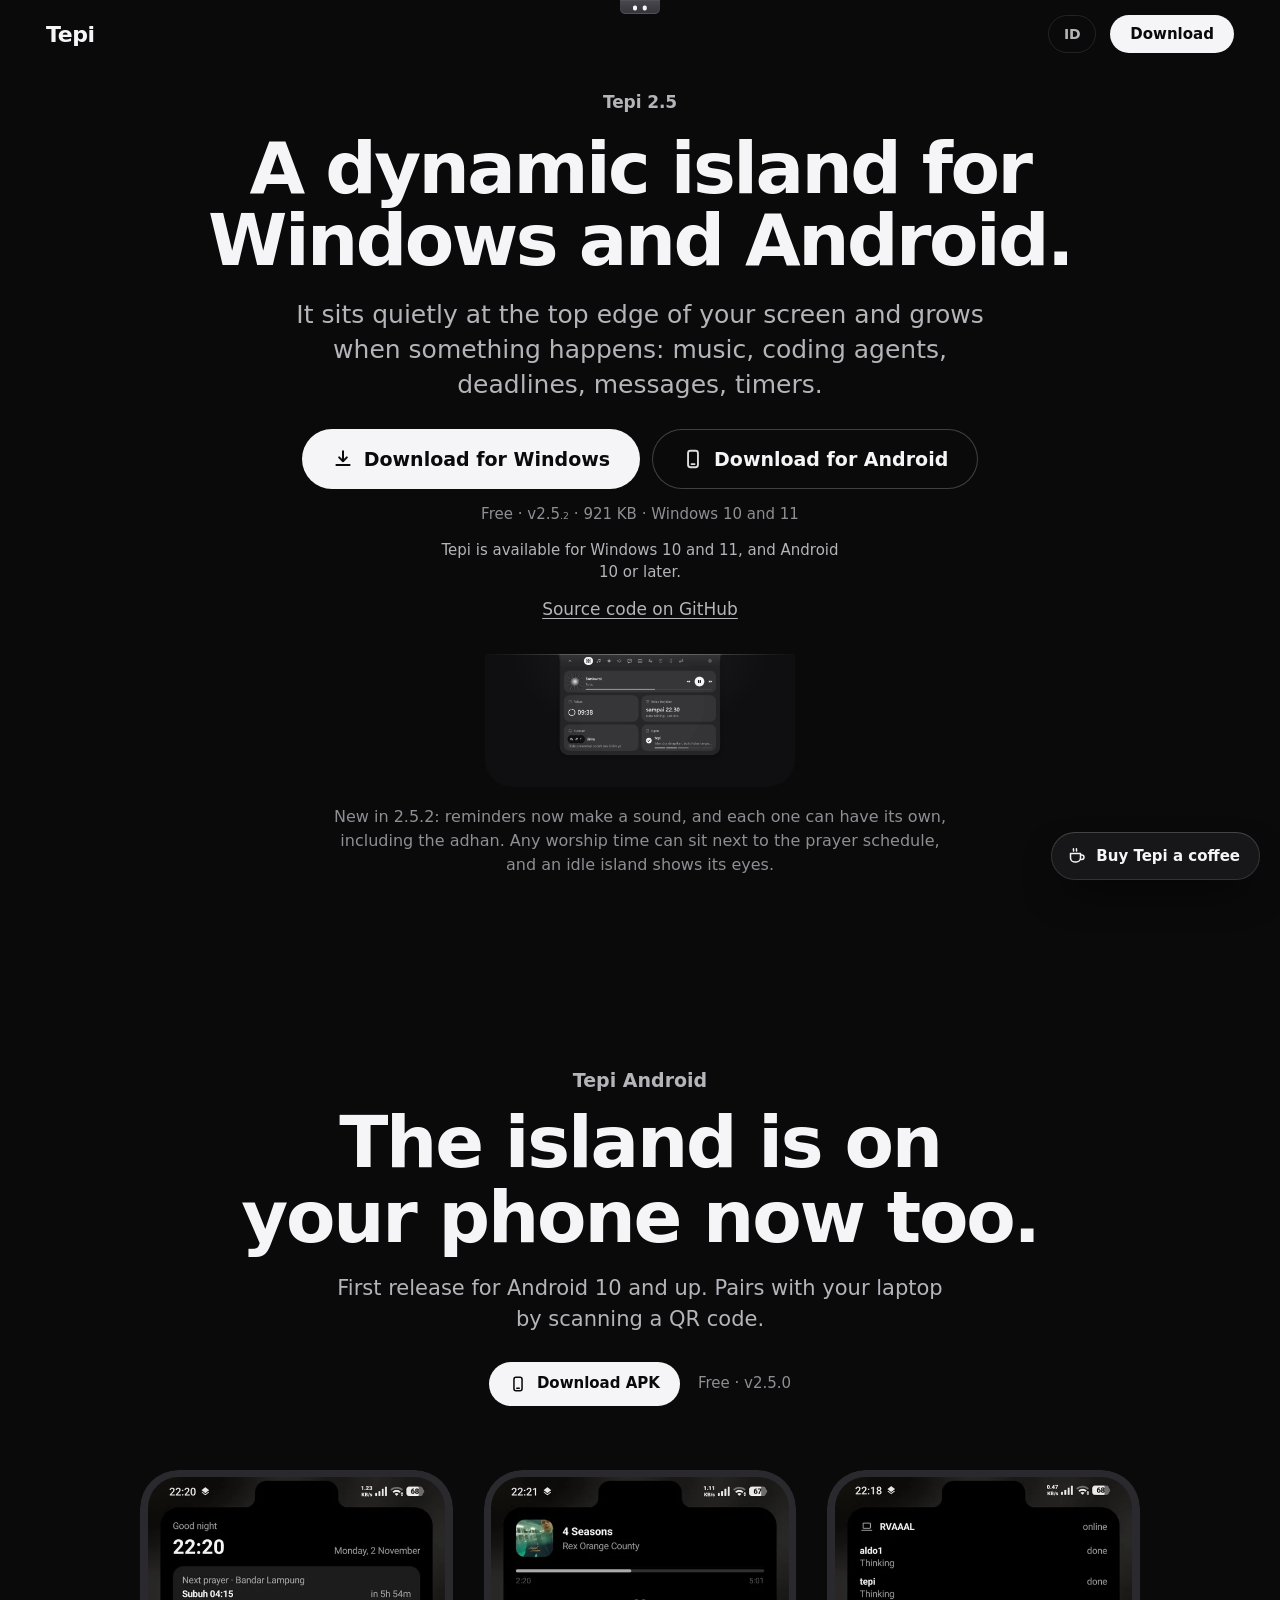
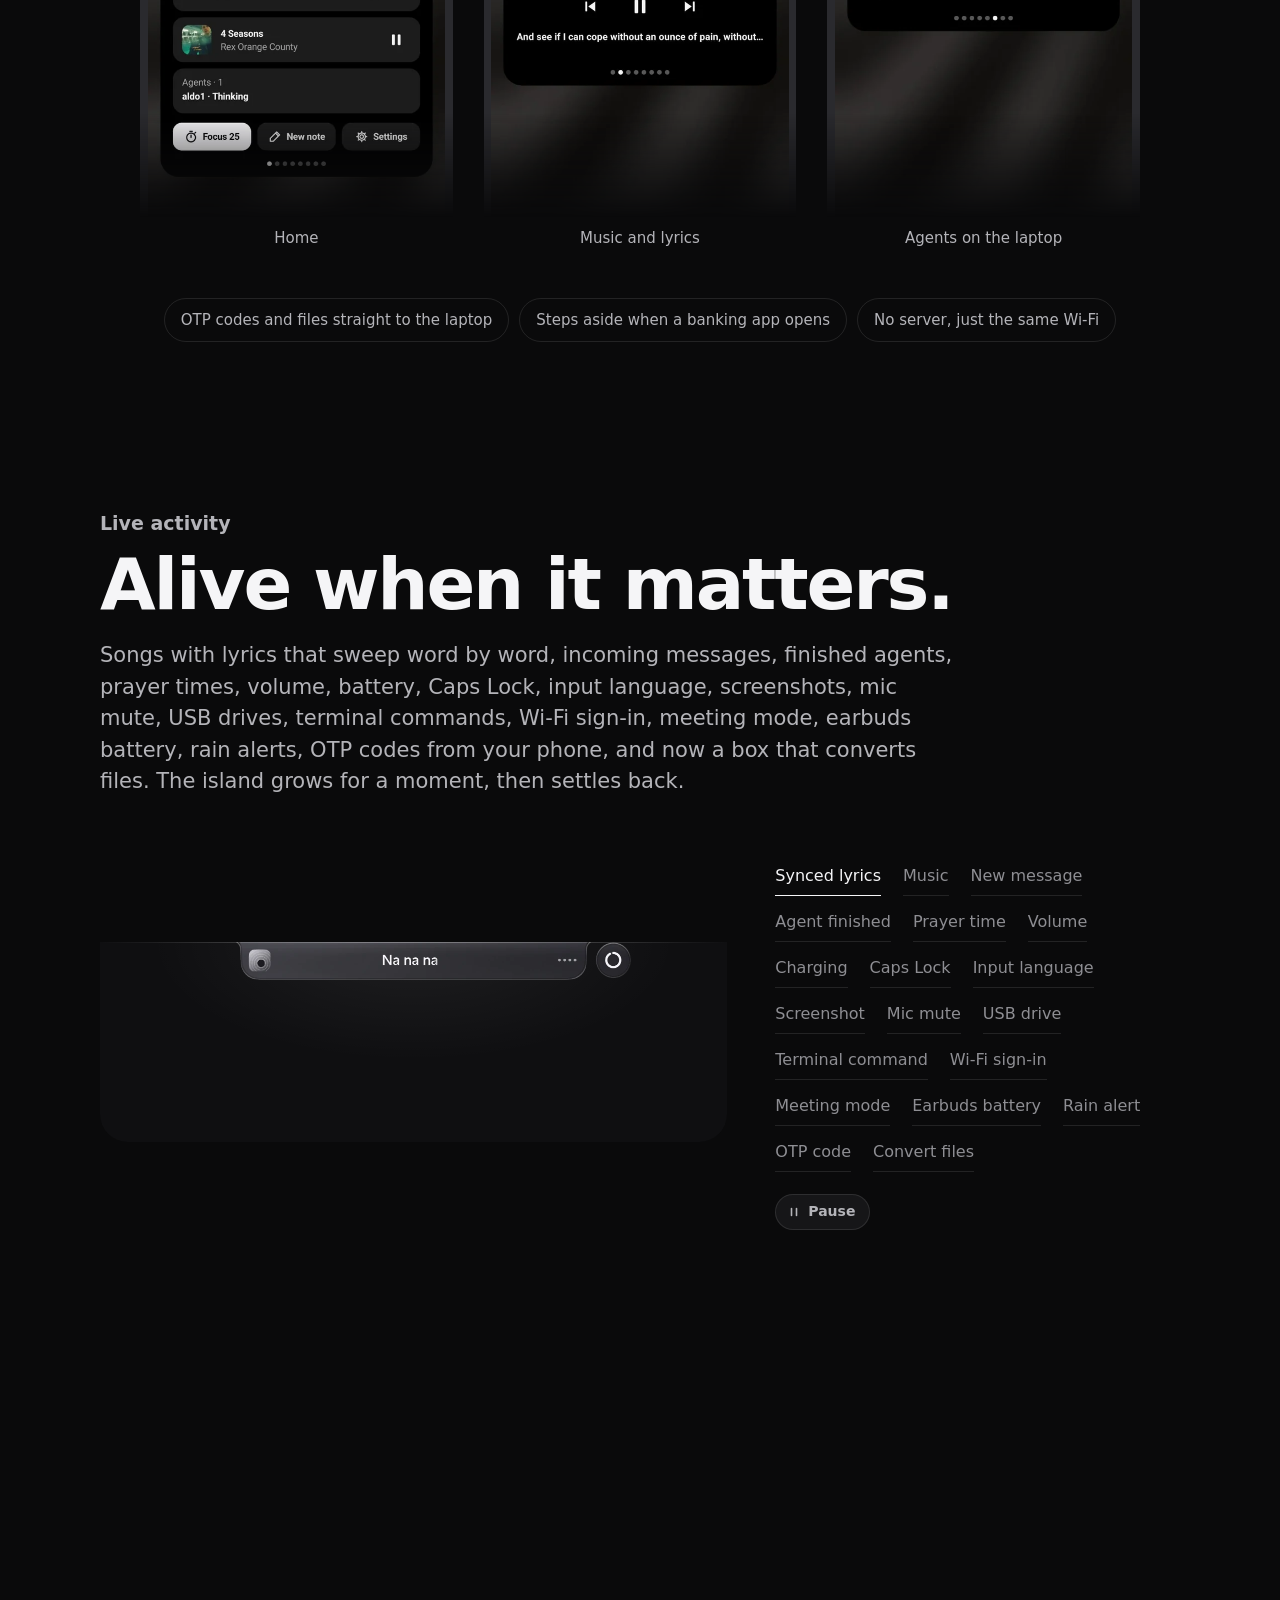
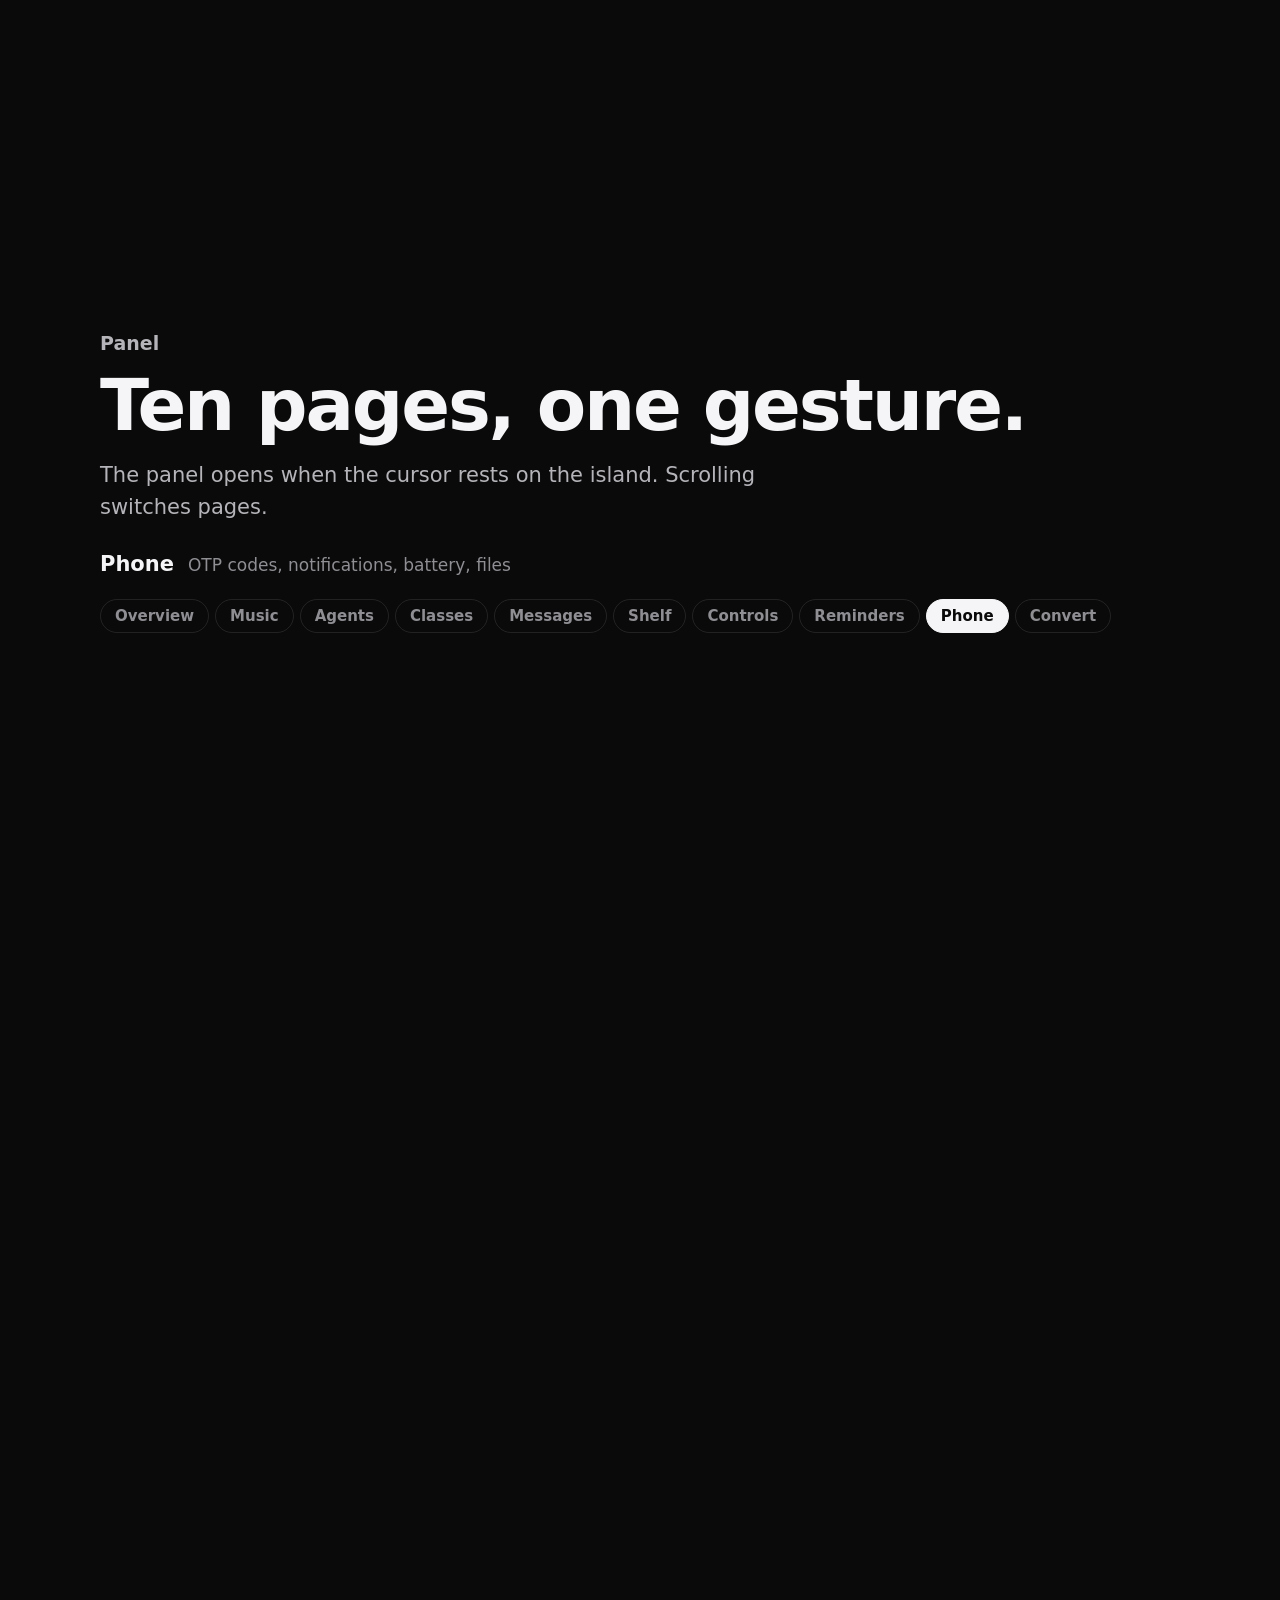
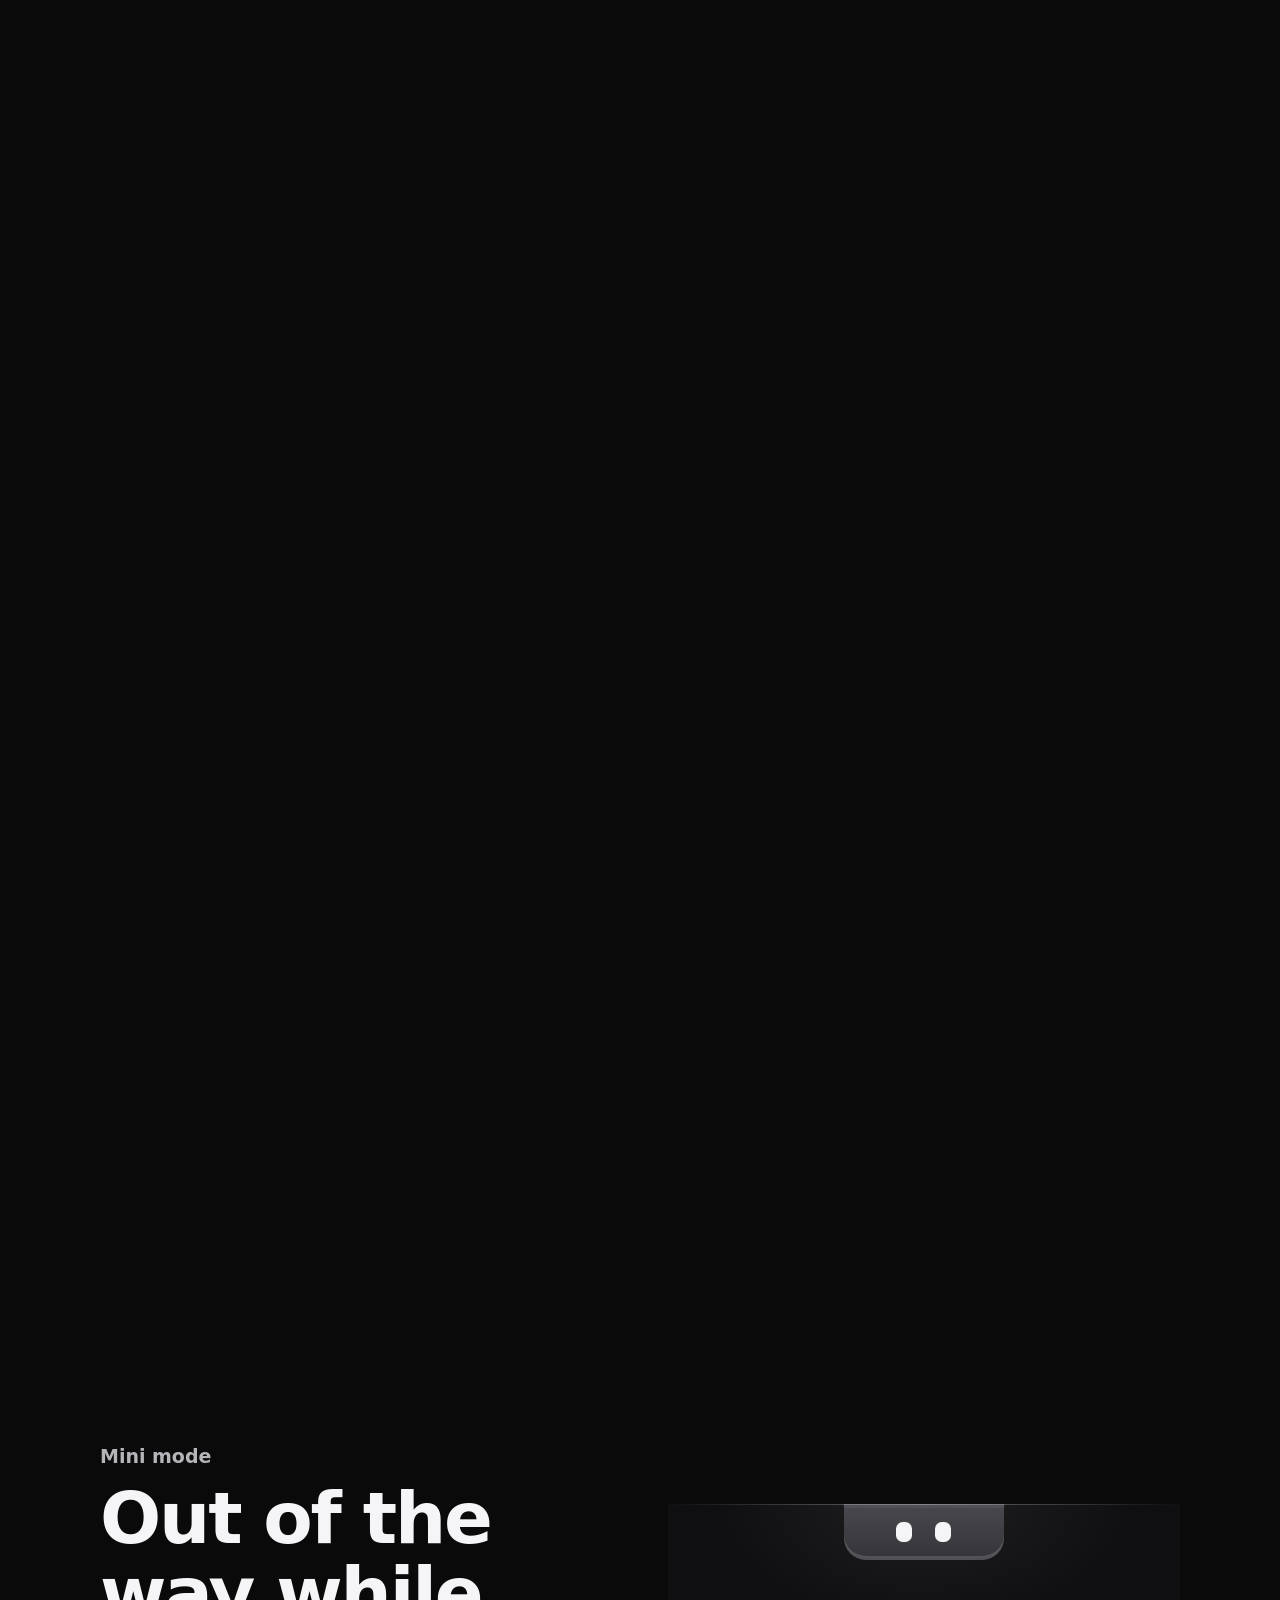
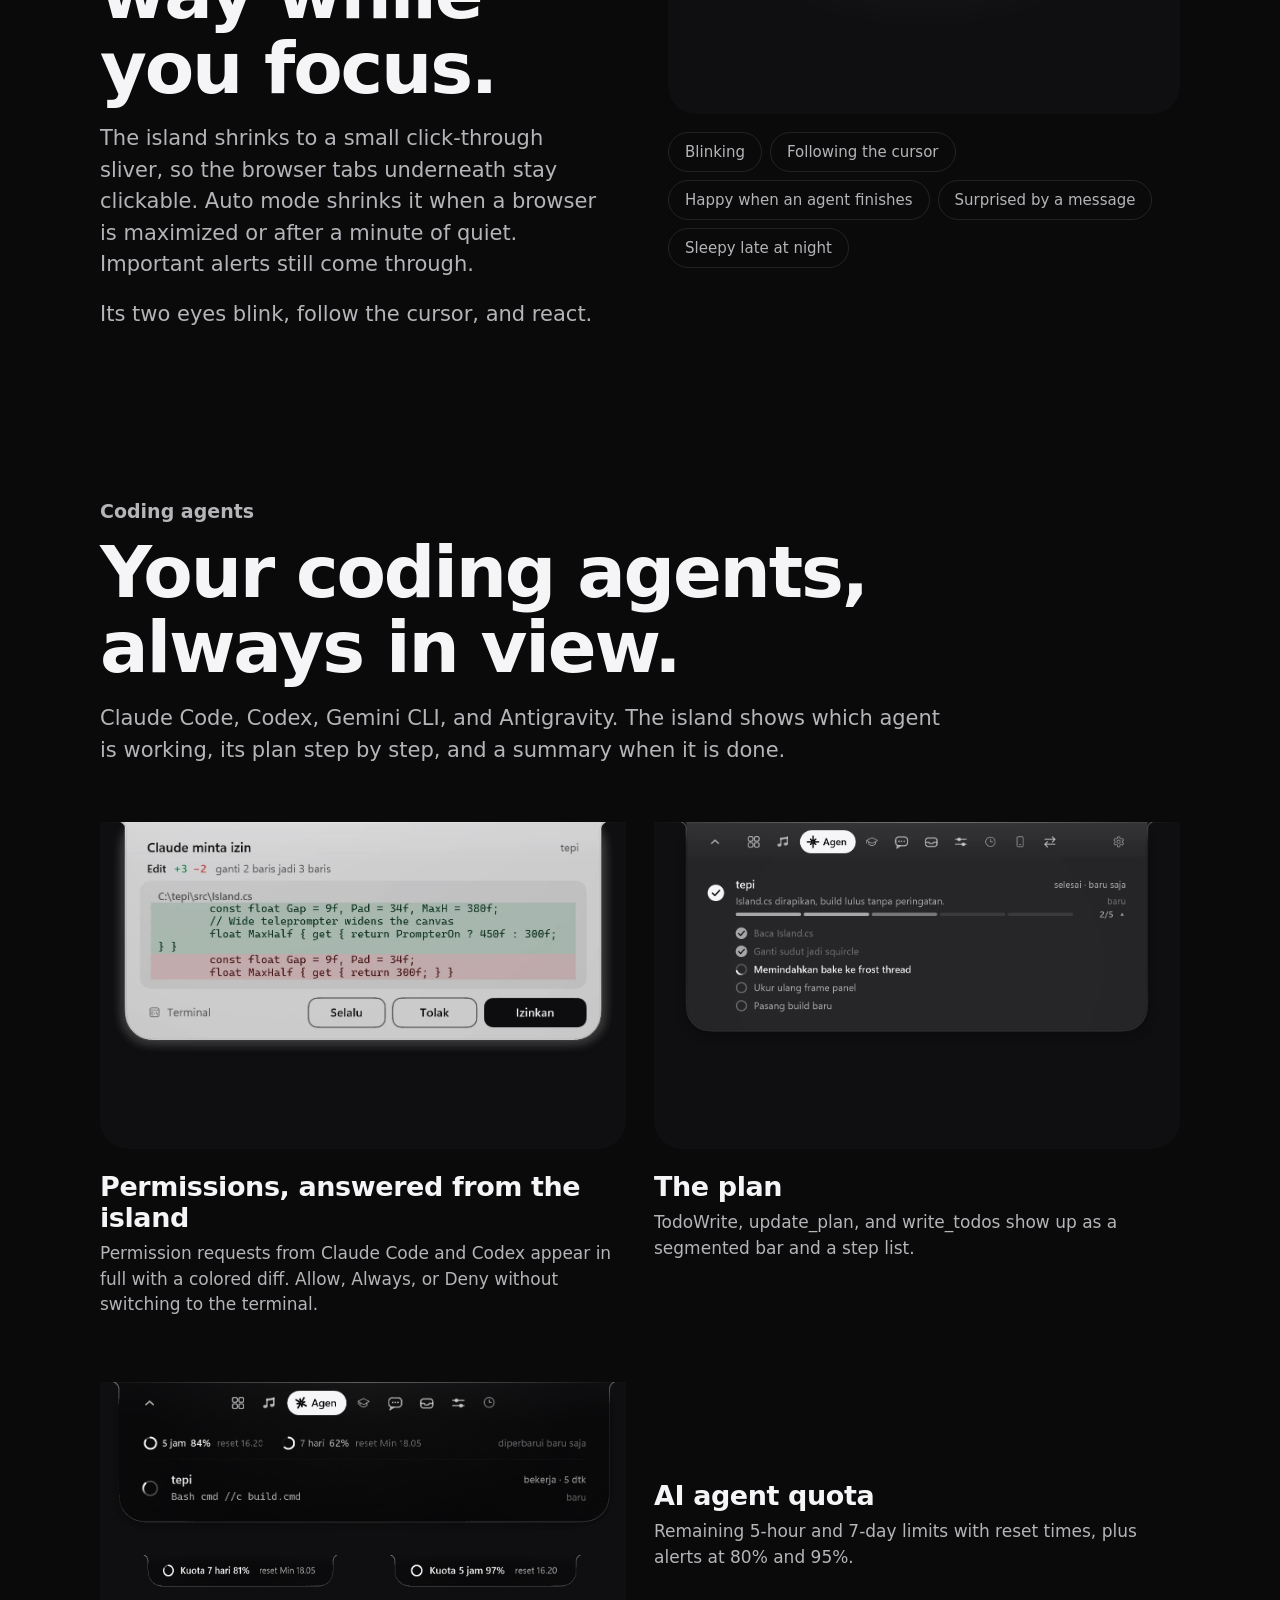
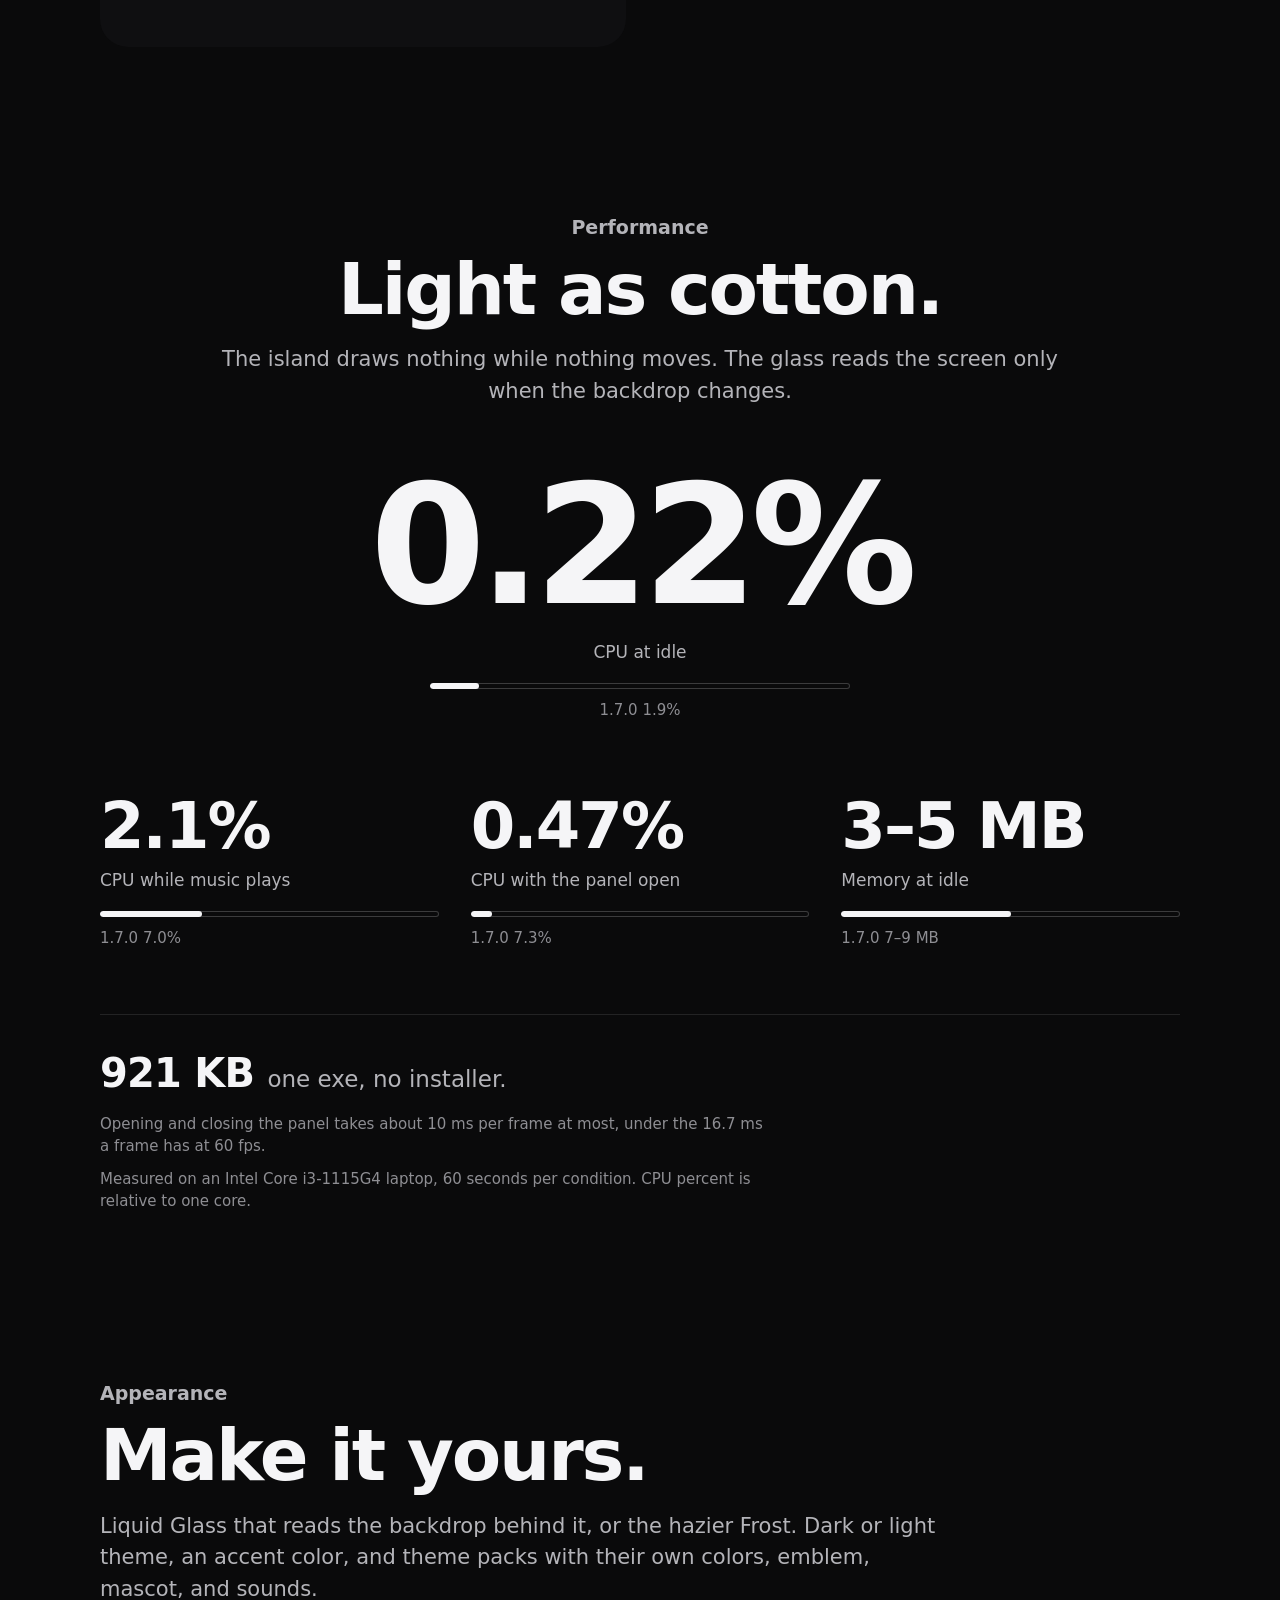
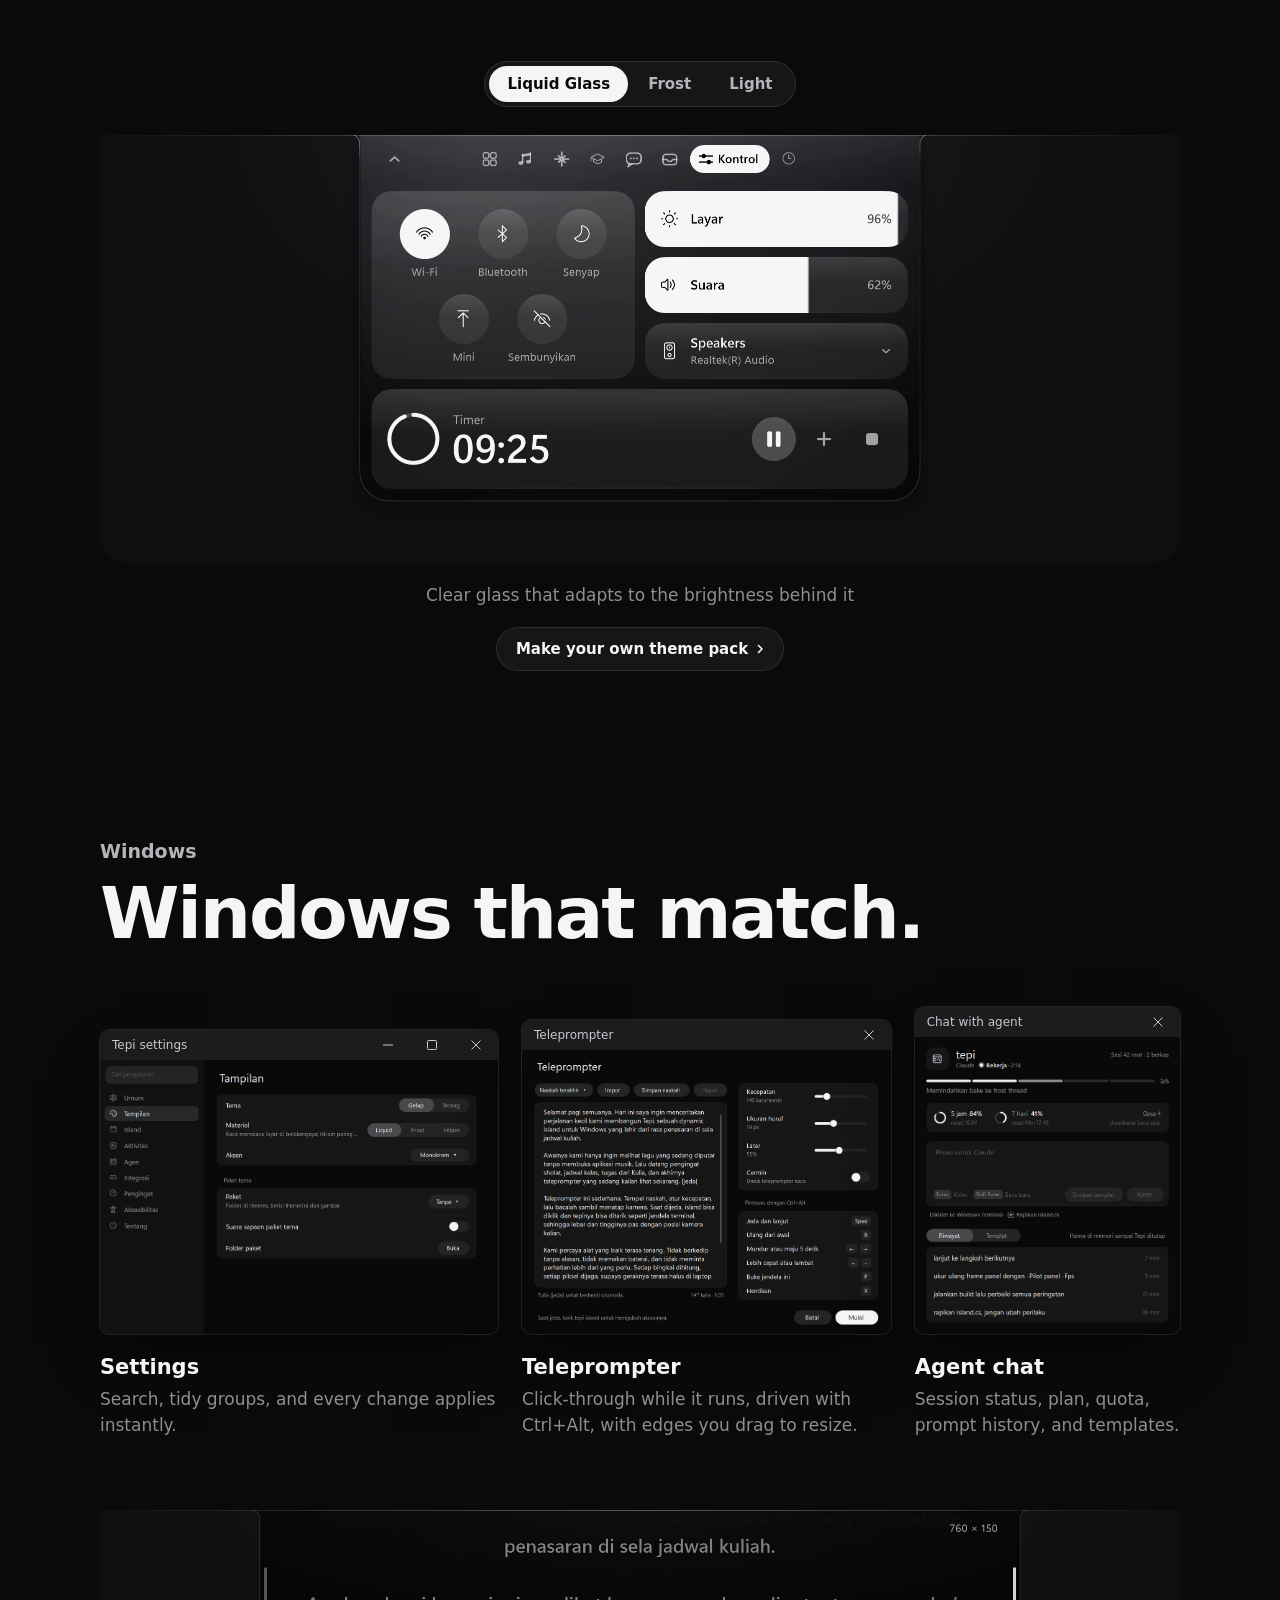
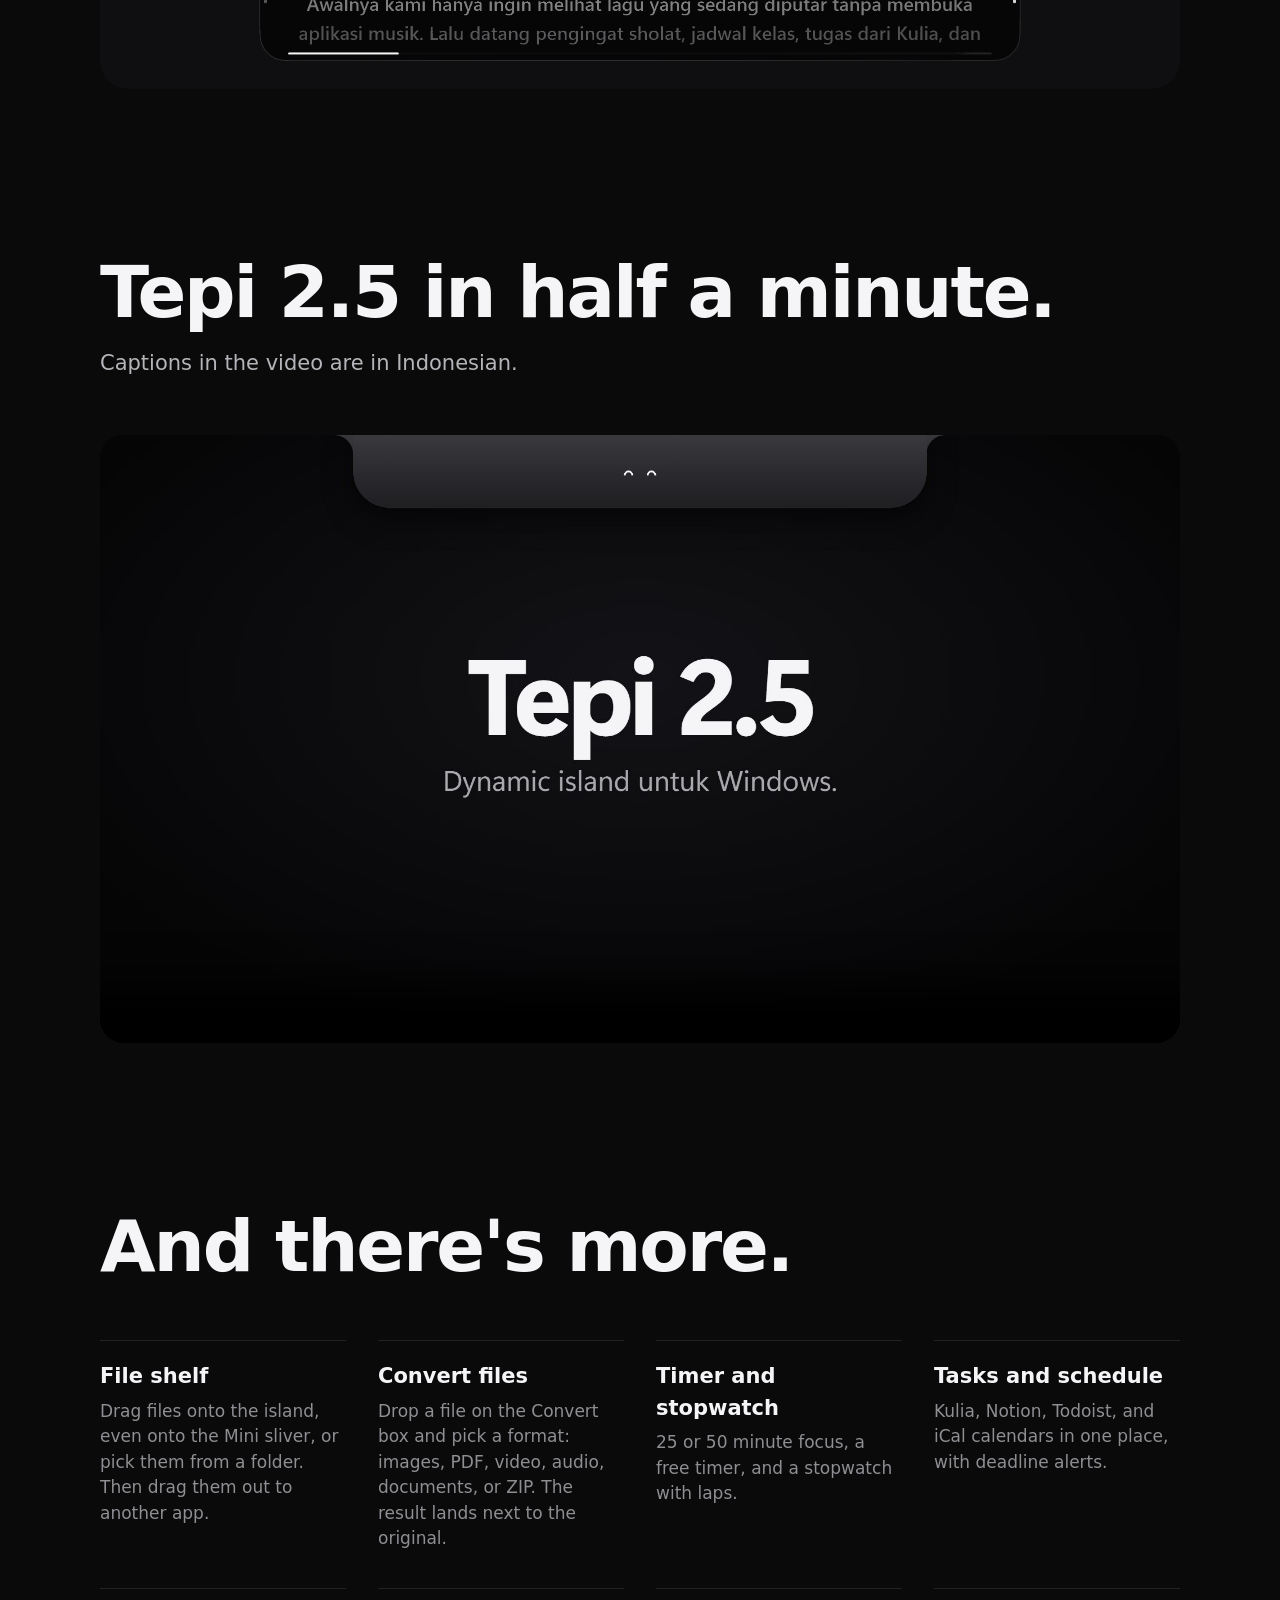
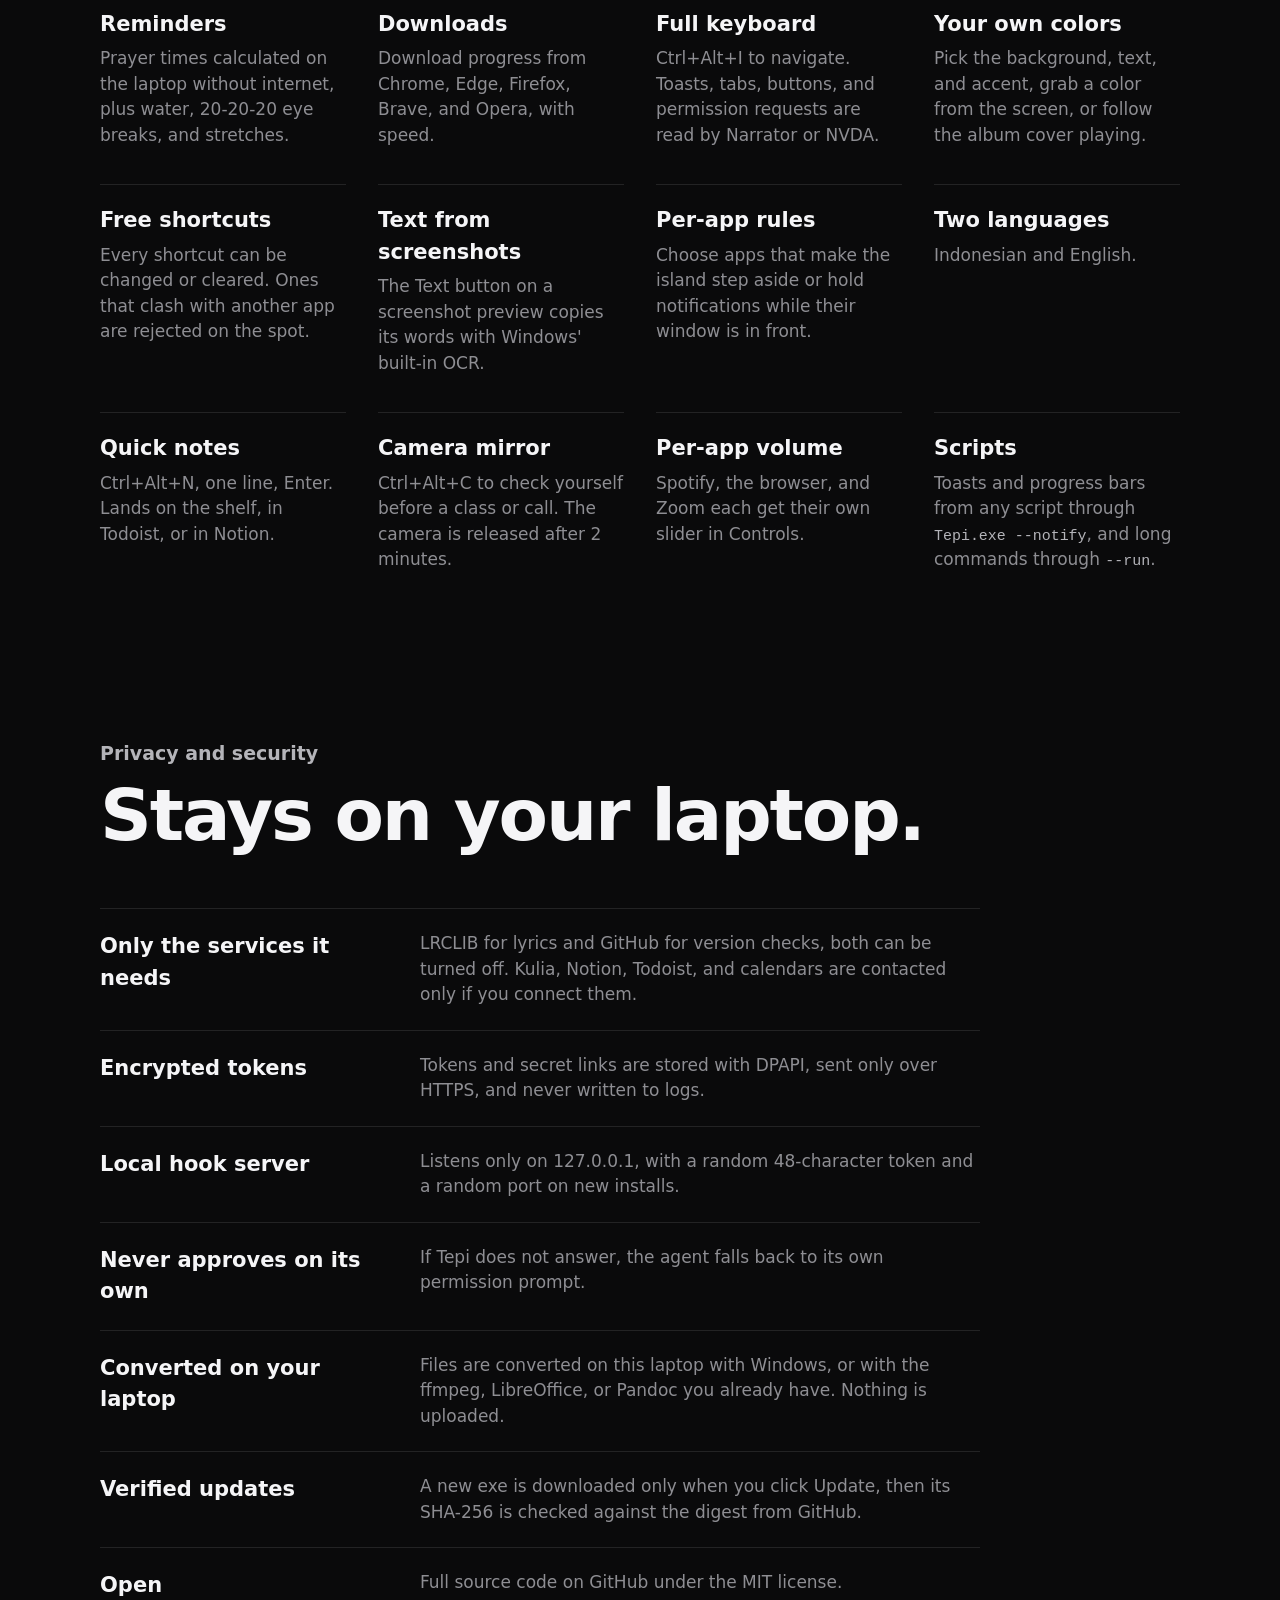
==== index.html @ a2ce8893 "Situs: Tepi 2.5.2, bukan 2.6" ====
<!doctype html>
<html lang="id">
<head>
<meta charset="utf-8">
<meta name="viewport" content="width=device-width, initial-scale=1">
<title>Tepi: dynamic island gratis untuk Windows dan Android</title>
<meta name="description" content="Tepi duduk di tepi atas layar Windows, dan kini juga di sekitar kamera depan HP Android, lalu membesar saat ada yang terjadi: lagu dan lirik, agent coding, tugas, pesan, timer. Gratis dan kode terbuka.">
<meta name="author" content="R. Revaldo Vabiansyah">
<meta name="robots" content="index, follow, max-image-preview:large">
<link rel="canonical" href="https://odlaver.github.io/tepi/">
<link rel="alternate" hreflang="id" href="https://odlaver.github.io/tepi/">
<link rel="alternate" hreflang="en" href="https://odlaver.github.io/tepi/?lang=en">
<link rel="alternate" hreflang="x-default" href="https://odlaver.github.io/tepi/">
<link rel="icon" type="image/png" href="assets/img/favicon.png">
<meta name="theme-color" content="#0a0a0b">
<meta property="og:type" content="website">
<meta property="og:site_name" content="Tepi">
<meta property="og:locale" content="id_ID">
<meta property="og:locale:alternate" content="en_US">
<meta property="og:title" content="Tepi 2.5.2: dynamic island untuk Windows dan Android">
<meta property="og:description" content="Baru di 2.5.2: pengingat yang berbunyi dengan suara pilihan, ibadah apa pun di samping jadwal sholat, dan mata saat island diam. Gratis dan kode terbuka.">
<meta property="og:url" content="https://odlaver.github.io/tepi/">
<meta property="og:image" content="https://odlaver.github.io/tepi/assets/img/og-25.jpg">
<meta property="og:image:width" content="1200">
<meta property="og:image:height" content="630">
<meta property="og:image:alt" content="Tepi 2.5, kotak Ubah format di island dengan pilihan JPG, WEBP, PDF, dan format lain">
<meta name="twitter:card" content="summary_large_image">
<meta name="twitter:title" content="Tepi 2.5.2: dynamic island gratis untuk Windows 10 dan 11">
<meta name="twitter:description" content="Baru di 2.5.2: pengingat yang berbunyi dengan suara pilihan, ibadah apa pun di samping jadwal sholat, dan mata saat island diam. Gratis dan kode terbuka.">
<meta name="twitter:image" content="https://odlaver.github.io/tepi/assets/img/og-25.jpg">
<script type="application/ld+json">
{
  "@context": "https://schema.org",
  "@type": "SoftwareApplication",
  "name": "Tepi",
  "alternateName": "Tepi dynamic island",
  "description": "Dynamic island untuk Windows 10 dan 11: lagu dan lirik, agent coding, tugas, pesan, timer, dan teleprompter di tepi atas layar.",
  "url": "https://odlaver.github.io/tepi/",
  "downloadUrl": "https://github.com/odlaver/tepi/releases/latest/download/Tepi.exe",
  "softwareVersion": "2.5.2",
  "fileSize": "921 KB",
  "operatingSystem": "Windows 10, Windows 11",
  "applicationCategory": "UtilitiesApplication",
  "inLanguage": ["id", "en"],
  "isAccessibleForFree": true,
  "license": "https://github.com/odlaver/tepi/blob/main/LICENSE",
  "codeRepository": "https://github.com/odlaver/tepi",
  "image": "https://odlaver.github.io/tepi/assets/img/og-25.jpg",
  "screenshot": "https://odlaver.github.io/tepi/assets/img/p-ringkasan.webp",
  "offers": { "@type": "Offer", "price": "0", "priceCurrency": "IDR" },
  "author": {
    "@type": "Person",
    "name": "R. Revaldo Vabiansyah",
    "alternateName": "odlaver",
    "url": "https://github.com/odlaver",
    "sameAs": ["https://github.com/odlaver", "https://www.linkedin.com/in/revalaja", "https://www.instagram.com/odlavr"]
  }
}
</script>
<link rel="preload" as="image" href="assets/img/p-ringkasan.webp">
<link rel="stylesheet" href="assets/css/style.css?v=2.5.1b">
</head>
<body>
<a class="skip" href="#unduh" data-i18n="skip">Langsung ke unduhan</a>

<header class="nav">
  <a class="wordmark" href="#top" aria-label="Tepi">Tepi</a>
  <div class="nav-end">
    <button class="lang" type="button" id="lang" aria-label="Switch to English">EN</button>
    <a class="btn btn-sm js-dl" data-goatcounter-click="unduh-nav" href="https://github.com/odlaver/tepi/releases/latest/download/Tepi.exe" data-i18n="nav.download">Unduh</a>
  </div>
</header>

<!-- The island at the viewport edge -->
<div class="isle" id="isle" data-isle aria-hidden="true"></div>

<main id="top">
  <section class="hero" id="hero">
    <div class="wrap hero-copy">
      <p class="kicker">Tepi 2.5</p>
      <h1 data-i18n="hero.title">Dynamic island untuk Windows dan Android.</h1>
      <p class="lead" data-i18n="hero.lead">Duduk tenang di tepi atas layar, lalu membesar saat ada yang terjadi: lagu, agent coding, tugas, pesan, timer.</p>
      <div class="cta">
        <div class="cta-row">
          <a class="btn btn-lg js-dl" data-goatcounter-click="unduh-hero" href="https://github.com/odlaver/tepi/releases/latest/download/Tepi.exe">
            <svg class="ico" viewBox="0 0 20 20" aria-hidden="true"><path d="M10 3v9m0 0-3.5-3.5M10 12l3.5-3.5M4 15.5h12" fill="none" stroke="currentColor" stroke-width="1.8" stroke-linecap="round" stroke-linejoin="round"/></svg>
            <span data-i18n="cta.download">Unduh untuk Windows</span>
          </a>
          <a class="btn btn-lg btn-alt js-apk" data-goatcounter-click="apk-hero" href="https://github.com/odlaver/tepi-android/releases/download/v2.5.0/Tepi-android-2.5.0.apk">
            <svg class="ico" viewBox="0 0 20 20" aria-hidden="true"><rect x="5.5" y="2.5" width="9" height="15" rx="2.2" fill="none" stroke="currentColor" stroke-width="1.7"/><path d="M8.6 14.6h2.8" stroke="currentColor" stroke-width="1.7" stroke-linecap="round"/></svg>
            <span data-i18n="cta.android">Unduh untuk Android</span>
          </a>
        </div>
        <p class="meta"><span data-i18n="meta.free">Gratis</span> · v<span class="js-version"><span class="ver-main">2.5</span><span class="ver-tail">.2</span></span> · <span class="js-size">921 KB</span> · <span data-i18n="meta.os">Windows 10 dan 11</span><span class="js-dl-win" hidden> · <span class="js-n"></span> <span data-i18n="meta.dl">unduhan</span></span></p>
        <p class="platform" hidden data-i18n="note.platform">Tepi tersedia untuk Windows 10 dan 11, serta Android 10 ke atas.</p>
        <a class="link" href="https://github.com/odlaver/tepi" data-i18n="hero.source">Kode sumber di GitHub</a>
      </div>
    </div>
    <figure class="wrap hero-fig">
      <div class="stage-fit"><div class="stage stage-hero">
        <img src="assets/img/p-ringkasan.webp" width="588" height="370" decoding="async" fetchpriority="high" alt="Panel Ringkasan Tepi: lagu yang diputar, agen yang bekerja, kelas berikutnya, dan pesan" data-i18n-alt="alt.hero">
      </div></div>
      <figcaption class="cap" data-i18n="hero.update">Baru di 2.5.2: pengingat kini berbunyi, dan tiap pengingat bisa diberi suara sendiri, termasuk adzan. Ibadah apa pun bisa ditambahkan di samping jadwal sholat, dan island yang diam menampilkan mata.</figcaption>
    </figure>
  </section>

  <section class="sec" id="android">
    <div class="wrap droid-head">
      <p class="eyebrow">Tepi Android</p>
      <h2 data-i18n="droid.title">Island-nya sekarang di HP juga.</h2>
      <p class="body" data-i18n="droid.body">Rilis perdana untuk Android 10 ke atas. Nyambung ke laptop cukup pindai QR.</p>
      <div class="droid-cta">
        <a class="btn btn-md js-apk" data-goatcounter-click="apk-android" href="https://github.com/odlaver/tepi-android/releases/download/v2.5.0/Tepi-android-2.5.0.apk"><svg class="ico" viewBox="0 0 20 20" aria-hidden="true"><rect x="5.5" y="2.5" width="9" height="15" rx="2.2" fill="none" stroke="currentColor" stroke-width="1.7"/><path d="M8.6 14.6h2.8" stroke="currentColor" stroke-width="1.7" stroke-linecap="round"/></svg><span data-i18n="droid.cta">Unduh APK</span></a>
        <p class="meta"><span data-i18n="meta.free">Gratis</span> · v<span class="js-apk-ver">2.5.0</span><span class="js-dl-apk" hidden> · <span class="js-n"></span> <span data-i18n="meta.dl">unduhan</span></span></p>
      </div>
    </div>
    <div class="wrap droid-shots" role="img" aria-label="Tepi Android di HP: Beranda, Musik dengan lirik, dan Agen" data-i18n-label="droid.alt">
      <figure><div class="phone"><img src="assets/img/a-beranda.webp" width="540" height="1200" loading="lazy" decoding="async" alt=""></div><figcaption data-i18n="droid.s1">Beranda</figcaption></figure>
      <figure><div class="phone"><img src="assets/img/a-musik.webp" width="540" height="1200" loading="lazy" decoding="async" alt=""></div><figcaption data-i18n="droid.s2">Musik dan lirik</figcaption></figure>
      <figure><div class="phone"><img src="assets/img/a-agen.webp" width="540" height="1200" loading="lazy" decoding="async" alt=""></div><figcaption data-i18n="droid.s3">Agen di laptop</figcaption></figure>
    </div>
    <ul class="wrap droid-facts">
      <li data-i18n="droid.f1">Kode OTP dan berkas langsung ke laptop</li>
      <li data-i18n="droid.f2">Minggir sendiri saat aplikasi bank dibuka</li>
      <li data-i18n="droid.f3">Tanpa server, cukup Wi-Fi yang sama</li>
    </ul>
  </section>

  <section class="sec" id="live">
    <div class="wrap head">
      <p class="eyebrow">Live activity</p>
      <h2 data-i18n="live.title">Hidup saat dibutuhkan.</h2>
      <p class="body" data-i18n="live.body">Lagu dengan lirik yang menyapu kata demi kata, pesan masuk, agent yang selesai, waktu sholat, volume, daya baterai, Caps Lock, bahasa input, screenshot, mute mikrofon, flashdisk, perintah terminal, login Wi-Fi, mode rapat, baterai earbuds, peringatan hujan, kode OTP dari HP, dan sekarang kotak untuk mengubah format berkas. Island membesar sebentar, lalu kembali tenang.</p>
    </div>
    <div class="wrap live">
      <div class="stage stage-live" id="stage-live"><div class="isle inline" id="isle-live" data-isle aria-hidden="true"></div></div>
      <div class="acts-side">
        <ol class="acts" aria-label="Aktivitas di island" data-i18n-label="acts.label">
          <li><button type="button" data-act="0" aria-pressed="false"><span data-i18n="pill.lyric">Lirik tersinkron</span><i></i></button></li>
          <li><button type="button" data-act="1" aria-pressed="false"><span data-i18n="pill.media">Musik</span><i></i></button></li>
          <li><button type="button" data-act="2" aria-pressed="false"><span data-i18n="pill.notif">Pesan masuk</span><i></i></button></li>
          <li><button type="button" data-act="3" aria-pressed="false"><span data-i18n="pill.done">Agent selesai</span><i></i></button></li>
          <li><button type="button" data-act="4" aria-pressed="false"><span data-i18n="pill.pray">Waktu sholat</span><i></i></button></li>
          <li><button type="button" data-act="5" aria-pressed="false"><span data-i18n="pill.volume">Volume</span><i></i></button></li>
          <li><button type="button" data-act="6" aria-pressed="false"><span data-i18n="pill.power">Mengisi daya</span><i></i></button></li>
          <li><button type="button" data-act="7" aria-pressed="false"><span data-i18n="pill.caps">Caps Lock</span><i></i></button></li>
          <li><button type="button" data-act="8" aria-pressed="false"><span data-i18n="pill.lang">Bahasa input</span><i></i></button></li>
          <li><button type="button" data-act="9" aria-pressed="false"><span data-i18n="pill.shot">Screenshot</span><i></i></button></li>
          <li><button type="button" data-act="10" aria-pressed="false"><span data-i18n="pill.mic">Mute mikrofon</span><i></i></button></li>
          <li><button type="button" data-act="11" aria-pressed="false"><span data-i18n="pill.drive">Flashdisk</span><i></i></button></li>
          <li><button type="button" data-act="12" aria-pressed="false"><span data-i18n="pill.run">Perintah terminal</span><i></i></button></li>
          <li><button type="button" data-act="13" aria-pressed="false"><span data-i18n="pill.wifi">Wi-Fi butuh login</span><i></i></button></li>
          <li><button type="button" data-act="14" aria-pressed="false"><span data-i18n="pill.meet">Mode rapat</span><i></i></button></li>
          <li><button type="button" data-act="15" aria-pressed="false"><span data-i18n="pill.buds">Baterai earbuds</span><i></i></button></li>
          <li><button type="button" data-act="16" aria-pressed="false"><span data-i18n="pill.rain">Peringatan hujan</span><i></i></button></li>
          <li><button type="button" data-act="17" aria-pressed="false"><span data-i18n="pill.otp">Kode OTP</span><i></i></button></li>
          <li><button type="button" data-act="18" aria-pressed="false"><span data-i18n="pill.convert">Ubah format</span><i></i></button></li>
        </ol>
        <button type="button" class="pp" id="pp"><svg viewBox="0 0 12 12" aria-hidden="true"><path class="i-pause" d="M3.5 2.5v7M8.5 2.5v7"/><path class="i-play" d="M3.5 2.2v7.6L9.8 6z"/></svg><span id="pp-label" data-i18n="acts.pause">Jeda</span></button>
      </div>
    </div>
  </section>

  <section class="scene" id="panel">
    <div class="scene-pin">
      <div class="wrap scene-copy">
        <p class="eyebrow">Panel</p>
        <h2 data-i18n="panels.title">Sepuluh halaman, satu gerakan.</h2>
        <p class="body" data-i18n="panels.body">Panel terbuka saat kursor berada di atas island. Scroll memindahkan halaman.</p>
        <p class="now" id="now" aria-live="polite"><b id="now-name">Ringkasan</b><span id="now-desc">Yang paling penting, di satu tempat</span></p>
        <div class="tabs" role="tablist" aria-label="Halaman panel" data-i18n-label="panels.label">
          <button type="button" role="tab" data-tab="0" aria-selected="true" data-i18n="pg.home">Ringkasan</button>
          <button type="button" role="tab" data-tab="1" aria-selected="false" tabindex="-1" data-i18n="pg.music">Musik</button>
          <button type="button" role="tab" data-tab="2" aria-selected="false" tabindex="-1" data-i18n="pg.agents">Agen</button>
          <button type="button" role="tab" data-tab="3" aria-selected="false" tabindex="-1" data-i18n="pg.class">Kuliah</button>
          <button type="button" role="tab" data-tab="4" aria-selected="false" tabindex="-1" data-i18n="pg.msg">Pesan</button>
          <button type="button" role="tab" data-tab="5" aria-selected="false" tabindex="-1" data-i18n="pg.shelf">Rak</button>
          <button type="button" role="tab" data-tab="6" aria-selected="false" tabindex="-1" data-i18n="pg.ctl">Kontrol</button>
          <button type="button" role="tab" data-tab="7" aria-selected="false" tabindex="-1" data-i18n="pg.rem">Pengingat</button>
          <button type="button" role="tab" data-tab="8" aria-selected="false" tabindex="-1" data-i18n="pg.phone">HP</button>
          <button type="button" role="tab" data-tab="9" aria-selected="false" tabindex="-1" data-i18n="pg.convert">Ubah</button>
        </div>
      </div>
    </div>
  </section>

  <section class="sec" id="mini">
    <div class="wrap split">
      <div>
        <p class="eyebrow" data-i18n="mini.eyebrow">Mode Mini</p>
        <h2 data-i18n="mini.title">Mengecil saat kamu fokus.</h2>
        <p class="body" data-i18n="mini.body">Island menyusut jadi sliver kecil yang tembus klik, jadi tab browser di bawahnya tetap bisa diklik. Mode Otomatis menyusut saat browser dimaksimalkan atau setelah island diam semenit. Pemberitahuan penting tetap muncul.</p>
        <p class="body" data-i18n="mini.eyes">Dua matanya berkedip, mengikuti kursor, dan berekspresi.</p>
      </div>
      <div class="mini-demo">
        <div class="stage stage-mini" id="stage-mini" role="img" aria-label="Sliver Mini dengan dua mata" data-i18n-label="mini.svg">
          <div class="mag"><div class="isle inline" id="isle-mini" data-isle aria-hidden="true"></div></div>
        </div>
        <ul class="moods" aria-label="Ekspresi" data-i18n-label="mood.label">
          <li><button type="button" data-mood="rest" data-i18n="mood.rest">Berkedip</button></li>
          <li><button type="button" data-mood="follow" data-i18n="mood.right">Mengikuti kursor</button></li>
          <li><button type="button" data-mood="happy" data-i18n="mood.happy">Senang saat agen selesai</button></li>
          <li><button type="button" data-mood="wide" data-i18n="mood.surprised">Kaget saat ada pesan</button></li>
          <li><button type="button" data-mood="sleepy" data-i18n="mood.sleepy">Ngantuk saat larut malam</button></li>
        </ul>
      </div>
    </div>
  </section>

  <section class="sec" id="agen" data-ev="happy">
    <div class="wrap head">
      <p class="eyebrow" data-i18n="agent.eyebrow">Agent coding</p>
      <h2 data-i18n="agent.title">Agent coding, selalu kelihatan.</h2>
      <p class="body" data-i18n="agent.body">Claude Code, Codex, Gemini CLI, dan Antigravity. Island menampilkan agen yang sedang bekerja, rencana kerjanya langkah demi langkah, dan ringkasan saat selesai.</p>
    </div>
    <div class="wrap agent">
      <figure class="ap">
        <div class="stage stage-ap" id="stage-ap">
          <div class="isle inline" id="isle-ap" data-isle aria-hidden="true"></div>
          <div class="ap-hit" id="ap-hit">
            <button type="button" data-ans="always" aria-describedby="ap-desc" aria-label="Selalu" data-i18n-label="ap.always"></button>
            <button type="button" data-ans="deny" aria-describedby="ap-desc" aria-label="Tolak" data-i18n-label="ap.deny"></button>
            <button type="button" data-ans="allow" aria-describedby="ap-desc" aria-label="Izinkan" data-i18n-label="ap.allow"></button>
          </div>
          <p class="ap-note"><span id="ap-status" aria-live="polite"></span><button type="button" class="btn-ghost" id="ap-again" hidden data-i18n="ap.again">Ulangi</button></p>
        </div>
        <p class="sr" id="ap-desc" data-i18n="ap.desc">Contoh permintaan: Claude minta izin mengubah Island.cs, dua baris diganti tiga baris.</p>
        <div class="ap-row" id="ap-row">
          <button type="button" data-ans="always" aria-describedby="ap-desc" data-i18n="ap.always">Selalu</button>
          <button type="button" data-ans="deny" aria-describedby="ap-desc" data-i18n="ap.deny">Tolak</button>
          <button type="button" data-ans="allow" aria-describedby="ap-desc" class="solid" data-i18n="ap.allow">Izinkan</button>
        </div>
        <figcaption>
          <h3 data-i18n="agent.approve.t">Izin dijawab dari island</h3>
          <p data-i18n="agent.approve.d">Permintaan izin dari Claude Code dan Codex tampil utuh dengan diff berwarna. Izinkan, Selalu, atau Tolak tanpa pindah ke terminal.</p>
        </figcaption>
      </figure>
      <figure class="plan">
        <div class="stage stage-plan"><img src="assets/img/p-agen.webp" width="584" height="271" loading="lazy" decoding="async" alt="Tab Agen dengan rencana kerja lima langkah" data-i18n-alt="alt.plan"></div>
        <figcaption>
          <h3 data-i18n="agent.plan.t">Rencana kerja</h3>
          <p data-i18n="agent.plan.d">TodoWrite, update_plan, dan write_todos tampil sebagai bar bersegmen dan daftar langkah.</p>
        </figcaption>
      </figure>
    </div>
    <div class="wrap quota">
      <div class="stage stage-quota">
        <img class="q-panel" src="assets/img/q-agents.webp" width="576" height="173" loading="lazy" decoding="async" alt="Baris kuota 5 jam dan 7 hari di tab Agen" data-i18n-alt="alt.quota">
        <div class="toasts">
          <img src="assets/img/q-toast80.webp" width="341" height="76" loading="lazy" decoding="async" alt="">
          <img src="assets/img/q-toast95.webp" width="318" height="76" loading="lazy" decoding="async" alt="">
        </div>
      </div>
      <div class="quota-copy">
        <h3 data-i18n="quota.t">Kuota agent AI</h3>
        <p data-i18n="quota.d">Sisa batas 5 jam dan 7 hari beserta jam reset, dengan peringatan di 80% dan 95%.</p>
      </div>
    </div>
  </section>

  <section class="sec perf" id="performa">
    <div class="wrap head">
      <p class="eyebrow" data-i18n="perf.eyebrow">Performa</p>
      <h2 data-i18n="perf.title">Ringan seperti kapas.</h2>
      <p class="body" data-i18n="perf.body">Island tidak menggambar apa pun selama tidak ada yang bergerak. Kaca hanya membaca layar saat latar di belakangnya berubah.</p>
    </div>
    <div class="wrap">
      <div class="focal">
        <p class="num num-xl" data-i18n="perf.idle.n">0,22%</p>
        <p class="lbl" data-i18n="perf.idle">CPU saat diam</p>
        <div class="track" role="img" aria-label="1.7.0: 1,9%. 2.0: 0,22%." data-i18n-label="perf.idle.a"><span style="--w:11.6%"></span></div>
        <p class="was"><span>1.7.0</span> <span data-i18n="perf.idle.o">1,9%</span></p>
      </div>
      <ul class="stats">
        <li>
          <p class="num" data-i18n="perf.music.n">2,1%</p>
          <p class="lbl" data-i18n="perf.music">CPU saat musik diputar</p>
          <div class="track" role="img" aria-label="1.7.0: 7,0%. 2.0: 2,1%." data-i18n-label="perf.music.a"><span style="--w:30%"></span></div>
          <p class="was"><span>1.7.0</span> <span data-i18n="perf.music.o">7,0%</span></p>
        </li>
        <li>
          <p class="num" data-i18n="perf.panel.n">0,47%</p>
          <p class="lbl" data-i18n="perf.panel">CPU saat panel terbuka</p>
          <div class="track" role="img" aria-label="1.7.0: 7,3%. 2.0: 0,47%." data-i18n-label="perf.panel.a"><span style="--w:6.4%"></span></div>
          <p class="was"><span>1.7.0</span> <span data-i18n="perf.panel.o">7,3%</span></p>
        </li>
        <li>
          <p class="num" data-i18n="perf.mem.n">3–5 MB</p>
          <p class="lbl" data-i18n="perf.mem">Memori saat diam</p>
          <div class="track" role="img" aria-label="1.7.0: 7 sampai 9 MB. 2.0: 3 sampai 5 MB." data-i18n-label="perf.mem.a"><span style="--w:50%"></span></div>
          <p class="was"><span>1.7.0</span> <span data-i18n="perf.mem.o">7–9 MB</span></p>
        </li>
      </ul>
      <div class="perf-foot">
        <p class="exe"><b class="js-size">921 KB</b> <span data-i18n="perf.exe">satu file exe, tanpa instalasi.</span></p>
        <p class="note" data-i18n="perf.frame">Membuka dan menutup panel paling lama sekitar 10 ms per frame, di bawah 16,7 ms untuk 60 fps.</p>
        <p class="note" data-i18n="perf.note">Diukur di laptop Intel Core i3-1115G4, 60 detik per kondisi. Persen CPU dihitung terhadap satu core.</p>
      </div>
    </div>
  </section>

  <section class="sec" id="gaya">
    <div class="wrap head">
      <p class="eyebrow" data-i18n="style.eyebrow">Tampilan</p>
      <h2 data-i18n="style.title">Gayamu sendiri.</h2>
      <p class="body" data-i18n="style.body">Liquid Glass yang membaca latar di belakangnya, atau Frost yang lebih berkabut. Tema gelap atau terang, warna aksen, dan paket tema dengan warna, lambang, maskot, serta suara sendiri.</p>
    </div>
    <div class="wrap mat">
      <div class="seg" id="seg" role="radiogroup" aria-label="Material dan tema" data-i18n-label="style.group">
        <button type="button" role="radio" aria-checked="true" data-mat="liquid">Liquid Glass</button>
        <button type="button" role="radio" aria-checked="false" tabindex="-1" data-mat="frost">Frost</button>
        <button type="button" role="radio" aria-checked="false" tabindex="-1" data-mat="light" data-i18n="style.light">Terang</button>
      </div>
      <div class="stage stage-mat" id="stage-mat" data-mat="liquid">
        <div class="mats">
          <img class="on" data-m="liquid" src="assets/img/mat-liquid.webp" width="584" height="400" loading="lazy" decoding="async" alt="Panel Kontrol dengan material Liquid Glass" data-i18n-alt="alt.liquid">
          <img data-m="frost" src="assets/img/mat-frost.webp" width="584" height="400" loading="lazy" decoding="async" alt="Panel Kontrol dengan material Frost" data-i18n-alt="alt.frost">
          <img data-m="light" src="assets/img/mat-light.webp" width="584" height="400" loading="lazy" decoding="async" alt="Panel Kontrol dengan tema terang" data-i18n-alt="alt.light">
        </div>
      </div>
      <p class="mat-cap" id="mat-cap">Kaca jernih yang menyesuaikan terang latar</p>
      <a class="pack-link" href="pack/"><span data-i18n="style.pack">Buat paket tema sendiri</span><svg viewBox="0 0 12 12" aria-hidden="true"><path d="M4.5 2.5 8 6l-3.5 3.5" fill="none" stroke="currentColor" stroke-width="1.6" stroke-linecap="round" stroke-linejoin="round"/></svg></a>
    </div>
  </section>

  <section class="sec" id="jendela">
    <div class="wrap head">
      <p class="eyebrow" data-i18n="win.eyebrow">Jendela</p>
      <h2 data-i18n="win.title">Jendela yang serasi.</h2>
    </div>
    <div class="wrap trio">
      <figure>
        <div class="win"><div class="win-bar"><span data-i18n="win.bar.prefs">Pengaturan Tepi</span><span class="win-ctl"><svg viewBox="0 0 10 10" aria-hidden="true"><path d="M0 5h10"/></svg><svg viewBox="0 0 10 10" aria-hidden="true"><rect x=".5" y=".5" width="9" height="9" rx="1"/></svg><svg viewBox="0 0 10 10" aria-hidden="true"><path d="M.5.5l9 9M9.5.5l-9 9"/></svg></span></div><img src="assets/img/w-prefs.webp" width="529" height="364" loading="lazy" decoding="async" alt=""></div>
        <figcaption><b data-i18n="win.prefs">Pengaturan</b><span data-i18n="win.prefs.d">Kolom cari, grup rapi, dan setiap perubahan langsung berlaku.</span></figcaption>
      </figure>
      <figure>
        <div class="win"><div class="win-bar"><span>Teleprompter</span><span class="win-ctl"><svg viewBox="0 0 10 10" aria-hidden="true"><path d="M.5.5l9 9M9.5.5l-9 9"/></svg></span></div><img src="assets/img/w-prompter.webp" width="513" height="395" loading="lazy" decoding="async" alt=""></div>
        <figcaption><b>Teleprompter</b><span data-i18n="win.tp.d">Tembus klik saat berjalan, dikendalikan dengan Ctrl+Alt, dan tepinya bisa diseret untuk mengubah ukuran.</span></figcaption>
      </figure>
      <figure>
        <div class="win"><div class="win-bar"><span data-i18n="win.bar.chat">Chat dengan agent</span><span class="win-ctl"><svg viewBox="0 0 10 10" aria-hidden="true"><path d="M.5.5l9 9M9.5.5l-9 9"/></svg></span></div><img src="assets/img/w-chat.webp" width="350" height="392" loading="lazy" decoding="async" alt=""></div>
        <figcaption><b data-i18n="win.chat">Chat agent</b><span data-i18n="win.chat.d">Status sesi, rencana, kuota, riwayat prompt, dan templat.</span></figcaption>
      </figure>
    </div>
    <div class="wrap">
      <div class="stage stage-tp"><img src="assets/img/tp-drag-wide.webp" width="772" height="151" loading="lazy" decoding="async" alt="Teleprompter yang sedang diseret melebar" data-i18n-alt="alt.tp"></div>
    </div>
  </section>

  <section class="sec" id="video">
    <div class="wrap head">
      <h2 data-i18n="video.title">Tepi 2.5 dalam setengah menit.</h2>
      <p class="body" data-i18n="video.body">Teks di video berbahasa Indonesia.</p>
    </div>
    <div class="wrap">
      <video class="film" controls preload="none" playsinline poster="assets/img/poster.jpg">
        <source src="assets/video/tepi-2.5-portrait.mp4" type="video/mp4" media="(orientation: portrait) and (max-width: 860px)">
        <source src="assets/video/tepi-2.5-landscape.mp4" type="video/mp4">
      </video>
    </div>
  </section>

  <section class="sec" id="lagi">
    <div class="wrap head">
      <h2 data-i18n="more.title">Dan masih banyak lagi.</h2>
    </div>
    <div class="wrap">
      <ul class="more">
        <li><b data-i18n="more.shelf">Rak berkas</b><span data-i18n="more.shelf.d">Seret berkas ke island, termasuk ke sliver Mini, atau pilih dari folder. Lalu seret lagi ke aplikasi lain.</span></li>
        <li><b data-i18n="more.convert">Ubah format</b><span data-i18n="more.convert.d">Lepas berkas di kotak Ubah format, lalu pilih formatnya: gambar, PDF, video, audio, dokumen, atau ZIP. Hasilnya muncul di samping berkas asli.</span></li>
        <li><b data-i18n="more.timer">Timer dan stopwatch</b><span data-i18n="more.timer.d">Fokus 25 atau 50 menit, timer bebas, dan stopwatch dengan putaran.</span></li>
        <li><b data-i18n="more.tasks">Tugas dan jadwal</b><span data-i18n="more.tasks.d">Kulia, Notion, Todoist, dan kalender iCal jadi satu, dengan pengingat tenggat.</span></li>
        <li data-ev="pray"><b data-i18n="more.remind">Pengingat</b><span data-i18n="more.remind.d">Jadwal sholat dihitung di laptop tanpa internet, plus minum, istirahat mata 20-20-20, dan peregangan.</span></li>
        <li><b data-i18n="more.dl">Unduhan</b><span data-i18n="more.dl.d">Progres unduhan Chrome, Edge, Firefox, Brave, dan Opera beserta kecepatannya.</span></li>
        <li><b data-i18n="more.kb">Keyboard penuh</b><span data-i18n="more.kb.d">Ctrl+Alt+I untuk navigasi. Toast, tab, tombol, dan permintaan izin dibacakan Narrator atau NVDA.</span></li>
        <li><b data-i18n="more.color">Warna sendiri</b><span data-i18n="more.color.d">Pilih latar, teks, dan aksen, ambil warna dari layar, atau ikuti sampul album yang diputar.</span></li>
        <li><b data-i18n="more.keys">Pintasan bebas</b><span data-i18n="more.keys.d">Setiap pintasan bisa diganti atau dikosongkan. Yang bentrok dengan aplikasi lain langsung ditolak.</span></li>
        <li><b data-i18n="more.ocr">Teks dari screenshot</b><span data-i18n="more.ocr.d">Tombol Teks di preview screenshot menyalin tulisannya lewat OCR bawaan Windows.</span></li>
        <li><b data-i18n="more.except">Aturan per aplikasi</b><span data-i18n="more.except.d">Pilih aplikasi yang membuat island menyingkir atau menahan notifikasi saat jendelanya di depan.</span></li>
        <li><b data-i18n="more.lang">Dua bahasa</b><span data-i18n="more.lang.d">Indonesia dan Inggris.</span></li>
        <li><b data-i18n="more.note">Catatan kilat</b><span data-i18n="more.note.d">Ctrl+Alt+N, satu baris, Enter. Masuk ke Rak, Todoist, atau Notion.</span></li>
        <li><b data-i18n="more.mirror">Cermin kamera</b><span data-i18n="more.mirror.d">Ctrl+Alt+C untuk melihat dirimu sebelum kelas atau rapat. Kamera dilepas sendiri setelah 2 menit.</span></li>
        <li><b data-i18n="more.mixer">Volume per aplikasi</b><span data-i18n="more.mixer.d">Spotify, browser, dan Zoom diatur sendiri-sendiri dari Kontrol.</span></li>
        <li><b data-i18n="more.script">Skrip</b><span><span data-i18n="more.script.d">Toast dan bilah progres dari skrip apa pun lewat</span> <code class="cmd">Tepi.exe --notify</code><span data-i18n="more.script.run">, dan perintah panjang lewat</span> <code class="cmd">--run</code>.</span></li>
      </ul>
    </div>
  </section>

  <section class="sec" id="privasi">
    <div class="wrap head">
      <p class="eyebrow" data-i18n="priv.eyebrow">Privasi dan keamanan</p>
      <h2 data-i18n="priv.title">Tetap di laptopmu.</h2>
    </div>
    <div class="wrap">
      <ul class="more priv">
        <li><b data-i18n="priv.net">Layanan luar seperlunya</b><span data-i18n="priv.net.d">LRCLIB untuk lirik dan GitHub untuk cek versi, keduanya bisa dimatikan. Kulia, Notion, Todoist, dan kalender hanya dihubungi kalau kamu menghubungkannya.</span></li>
        <li><b data-i18n="priv.vault">Token terenkripsi</b><span data-i18n="priv.vault.d">Token dan tautan rahasia disimpan dengan DPAPI, dikirim hanya lewat HTTPS, dan tidak pernah ditulis ke log.</span></li>
        <li><b data-i18n="priv.hook">Server hook lokal</b><span data-i18n="priv.hook.d">Hanya mendengarkan di 127.0.0.1, dengan token acak 48 karakter dan port acak untuk instalasi baru.</span></li>
        <li><b data-i18n="priv.ask">Tidak pernah mengizinkan sendiri</b><span data-i18n="priv.ask.d">Kalau Tepi tidak menjawab, agent kembali ke prompt izinnya sendiri.</span></li>
        <li><b data-i18n="priv.convert">Konversi di laptop</b><span data-i18n="priv.convert.d">Berkas diubah di laptop ini memakai Windows, ffmpeg, LibreOffice, atau Pandoc yang sudah terpasang. Tidak ada yang diunggah.</span></li>
        <li><b data-i18n="priv.update">Pembaruan terverifikasi</b><span data-i18n="priv.update.d">Exe baru hanya diunduh saat kamu klik Perbarui, lalu SHA-256-nya dicocokkan dengan digest dari GitHub.</span></li>
        <li><b data-i18n="priv.open">Terbuka</b><span data-i18n="priv.open.d">Kode sumber lengkap di GitHub dengan lisensi MIT.</span></li>
      </ul>
    </div>
  </section>

  <section class="sec final" id="unduh" data-ev="final">
    <div class="wrap">
      <h2 data-i18n="dl.title">Satu exe. Gratis.</h2>
      <div class="cta-row">
        <a class="btn btn-lg js-dl" data-goatcounter-click="unduh-bawah" href="https://github.com/odlaver/tepi/releases/latest/download/Tepi.exe">
          <svg class="ico" viewBox="0 0 20 20" aria-hidden="true"><path d="M10 3v9m0 0-3.5-3.5M10 12l3.5-3.5M4 15.5h12" fill="none" stroke="currentColor" stroke-width="1.8" stroke-linecap="round" stroke-linejoin="round"/></svg>
          <span data-i18n="cta.download">Unduh untuk Windows</span>
        </a>
        <a class="btn btn-lg btn-alt js-apk" data-goatcounter-click="apk-bawah" href="https://github.com/odlaver/tepi-android/releases/download/v2.5.0/Tepi-android-2.5.0.apk">
          <svg class="ico" viewBox="0 0 20 20" aria-hidden="true"><rect x="5.5" y="2.5" width="9" height="15" rx="2.2" fill="none" stroke="currentColor" stroke-width="1.7"/><path d="M8.6 14.6h2.8" stroke="currentColor" stroke-width="1.7" stroke-linecap="round"/></svg>
          <span data-i18n="cta.android">Unduh untuk Android</span>
        </a>
      </div>
      <p class="meta"><span data-i18n="meta.free">Gratis</span> · v<span class="js-version"><span class="ver-main">2.5</span><span class="ver-tail">.2</span></span> · <span class="js-size">921 KB</span><span class="js-dl-win" hidden> · <span class="js-n"></span> <span data-i18n="meta.dl">unduhan</span></span></p>
      <p class="again" data-i18n="dl.again">Sudah memasang Tepi? Klik kanan ikon Tepi, lalu Perbarui ke Tepi 2.5.2. Berikutnya cukup Pengaturan › Tentang › Cek pembaruan.</p>
      <p class="platform" hidden data-i18n="note.platform">Tepi tersedia untuk Windows 10 dan 11, serta Android 10 ke atas.</p>
      <dl class="facts">
        <div><dt data-i18n="dl.req">Syarat</dt><dd data-i18n="dl.req.d">Windows 10 versi 2004 atau lebih baru, atau Windows 11, 64-bit. .NET Framework 4.8 sudah bawaan Windows.</dd></div>
        <div><dt>SmartScreen</dt><dd data-i18n="dl.ss.d">Exe belum ditandatangani, jadi Windows SmartScreen bisa memunculkan peringatan. Pilih More info, lalu Run anyway.</dd></div>
        <div><dt data-i18n="dl.apk">Tepi Android</dt><dd data-i18n="dl.apk.d">APK untuk Android 10 ke atas dengan prosesor arm64. Di Android 13 ke atas, buka Info aplikasi › ⋮ › Izinkan setelan terbatas sebelum memberi akses notifikasi.</dd></div>
        <div><dt>SHA-256 Tepi.exe</dt><dd class="sha"><code class="js-sha">B2B3574158CE5AE95E8C256B2073B63798E9F413DD0A99E179A79DCDFA0BF3B2</code><button type="button" class="btn-ghost" id="copy" data-i18n="dl.copy">Salin</button></dd></div>
      </dl>
      <a class="link" href="https://github.com/odlaver/tepi/releases" data-i18n="dl.releases">Semua rilis</a>
      <div class="coffee">
        <p data-i18n="coffee.lead">Kalau Tepi berguna, traktir kopi lewat QRIS.</p>
        <button type="button" class="btn-coffee js-coffee" aria-haspopup="dialog"><svg viewBox="0 0 20 20" aria-hidden="true"><path d="M3.5 7.5h10v4.2a4.3 4.3 0 0 1-4.3 4.3H7.8a4.3 4.3 0 0 1-4.3-4.3zM13.5 9h1.3a2.2 2.2 0 0 1 0 4.4h-1.6M6.5 2.8c-.6.8.6 1.4 0 2.2M9.5 2.8c-.6.8.6 1.4 0 2.2" fill="none" stroke="currentColor" stroke-width="1.5" stroke-linecap="round" stroke-linejoin="round"/></svg><span data-i18n="coffee.btn">Traktir Tepi kopi</span></button>
      </div>
    </div>
  </section>
</main>

<footer class="foot">
  <div class="wrap">
    <div class="maker">
      <span data-i18n="foot.by">Dibuat oleh R. Revaldo Vabiansyah</span>
      <nav class="social" aria-label="Sosial media odlaver" data-i18n-label="foot.social">
        <a href="https://github.com/odlaver" rel="me"><svg viewBox="0 0 16 16" aria-hidden="true"><path fill="currentColor" d="M8 0C3.58 0 0 3.58 0 8c0 3.54 2.29 6.53 5.47 7.59.4.07.55-.17.55-.38 0-.19-.01-.82-.01-1.49-2.01.37-2.53-.49-2.69-.94-.09-.23-.48-.94-.82-1.13-.28-.15-.68-.52-.01-.53.63-.01 1.08.58 1.23.82.72 1.21 1.87.87 2.33.66.07-.52.28-.87.51-1.07-1.78-.2-3.64-.89-3.64-3.95 0-.87.31-1.59.82-2.15-.08-.2-.36-1.02.08-2.12 0 0 .67-.21 2.2.82.64-.18 1.32-.27 2-.27.68 0 1.36.09 2 .27 1.53-1.04 2.2-.82 2.2-.82.44 1.1.16 1.92.08 2.12.51.56.82 1.27.82 2.15 0 3.07-1.87 3.75-3.65 3.95.29.25.54.73.54 1.48 0 1.07-.01 1.93-.01 2.2 0 .21.15.46.55.38A8.01 8.01 0 0 0 16 8c0-4.42-3.58-8-8-8z"/></svg>GitHub</a>
        <a href="https://www.linkedin.com/in/revalaja" rel="me"><svg viewBox="0 0 24 24" aria-hidden="true"><rect x="3.5" y="9" width="3.6" height="11.5" rx="0.6" fill="currentColor"/><circle cx="5.3" cy="5.2" r="2.1" fill="currentColor"/><path fill="currentColor" d="M9.8 9h3.4v1.6c.5-.9 1.7-1.9 3.6-1.9 3.4 0 4.2 2.2 4.2 5.2v6.6h-3.6v-5.8c0-1.4-.1-3-1.9-3s-2.2 1.4-2.2 2.9v5.9H9.8z"/></svg>LinkedIn</a>
        <a href="https://www.instagram.com/odlavr" rel="me"><svg viewBox="0 0 24 24" aria-hidden="true"><rect x="3" y="3" width="18" height="18" rx="5.2" fill="none" stroke="currentColor" stroke-width="2"/><circle cx="12" cy="12" r="4.1" fill="none" stroke="currentColor" stroke-width="2"/><circle cx="17.4" cy="6.6" r="1.25" fill="currentColor"/></svg>Instagram</a>
      </nav>
    </div>
    <nav aria-label="Proyek Tepi" data-i18n-label="foot.project">
      <a href="pack/" data-i18n="foot.pack">Paket tema</a>
      <a href="https://github.com/odlaver/tepi" data-i18n="foot.src">Kode sumber</a>
      <a href="https://github.com/odlaver/tepi/releases" data-i18n="foot.rel">Rilis</a>
      <a href="https://github.com/odlaver/tepi/blob/main/LICENSE" data-i18n="foot.mit">Lisensi MIT</a>
    </nav>
  </div>
</footer>

<dialog class="qris" id="qris" aria-labelledby="qris-title">
  <div class="mag mag-q"><div class="isle inline" id="isle-q" data-isle aria-hidden="true"></div></div>
  <h2 class="qris-title" id="qris-title" data-i18n="coffee.btn">Traktir Tepi kopi</h2>
  <img class="qris-img" id="qris-img" width="1763" height="2480" alt="Kode QRIS atas nama Revaldo" data-i18n-alt="coffee.alt">
  <p class="qris-note" data-i18n="coffee.note">Bisa dibayar dari aplikasi bank atau e-wallet yang mendukung QRIS.</p>
  <form method="dialog" class="qris-actions">
    <a class="btn btn-md" href="assets/img/qris-revaldo.jpeg" download="QRIS-Revaldo.jpeg" data-i18n="coffee.dl">Unduh QRIS</a>
    <button type="submit" class="btn-ghost btn-md" data-i18n="coffee.close">Tutup</button>
  </form>
</dialog>

<button type="button" class="fab js-coffee away" id="fab" aria-haspopup="dialog" aria-label="Traktir Tepi kopi" data-i18n-label="coffee.btn"><svg viewBox="0 0 20 20" aria-hidden="true"><path d="M3.5 7.5h10v4.2a4.3 4.3 0 0 1-4.3 4.3H7.8a4.3 4.3 0 0 1-4.3-4.3zM13.5 9h1.3a2.2 2.2 0 0 1 0 4.4h-1.6M6.5 2.8c-.6.8.6 1.4 0 2.2M9.5 2.8c-.6.8.6 1.4 0 2.2" fill="none" stroke="currentColor" stroke-width="1.5" stroke-linecap="round" stroke-linejoin="round"/></svg><span data-i18n="coffee.btn">Traktir Tepi kopi</span></button>

<script src="assets/js/island.js?v=2.5.1" defer></script>
<script src="assets/js/main.js?v=2.5.2" defer></script>
<script data-goatcounter="https://tepi.goatcounter.com/count" async src="//gc.zgo.at/count.js"></script>
</body>
</html>
---- assets/css/style.css ----
@property --it { syntax: "<color>"; inherits: true; initial-value: #48484e; }
@property --ib { syntax: "<color>"; inherits: true; initial-value: #343439; }

:root {
  --bg: #0a0a0b;
  --raise: #161618;
  --stage: #0f0f11;
  --text: #f5f5f7;
  --sub: #b4b4b9;
  --faint: #8e8e93;
  --line: rgba(255, 255, 255, 0.1);
  --cta: #f5f5f7;
  --on-cta: #0a0a0b;
  --display: "Segoe UI Variable Display", "Segoe UI", system-ui, -apple-system, sans-serif;
  --body: "Segoe UI Variable Text", "Segoe UI", system-ui, -apple-system, sans-serif;
  --mono: ui-monospace, "Cascadia Mono", Consolas, monospace;
  --gutter: clamp(16px, 4vw, 40px);
  --grow: cubic-bezier(0.34, 1.36, 0.64, 1);
  --settle: cubic-bezier(0.2, 0.8, 0.2, 1);
  --bounce: cubic-bezier(0.34, 1.56, 0.64, 1);
  --ease-out: cubic-bezier(0.2, 0.8, 0.2, 1);
  --ease-in: cubic-bezier(0.4, 0, 1, 1);
}

/* Spring curves where linear() exists */
@supports (transition-timing-function: linear(0, 1)) {
  :root {
    --grow: linear(0, 0.046, 0.16, 0.303, 0.454, 0.602, 0.729, 0.833, 0.918, 0.977, 1.018, 1.044, 1.056, 1.059, 1.056, 1.049, 1.041, 1.032, 1.023, 1.016, 1.01, 1.005, 1.001, 0.999, 0.997, 0.997, 0.998, 1);
    --settle: linear(0, 0.1, 0.282, 0.462, 0.611, 0.726, 0.809, 0.868, 0.91, 0.939, 0.958, 0.972, 0.981, 0.987, 0.991, 0.994, 0.996, 0.997, 1);
    --bounce: linear(0, 0.083, 0.277, 0.514, 0.743, 0.933, 1.068, 1.146, 1.175, 1.168, 1.138, 1.097, 1.055, 1.02, 0.993, 0.977, 0.97, 0.97, 0.974, 0.981, 0.988, 0.995, 1, 1.003, 1.005, 1.005, 1.004, 1.002, 1);
  }
}

* { box-sizing: border-box; margin: 0; padding: 0; }
html { background: var(--bg); color-scheme: dark; scroll-behavior: smooth; -webkit-text-size-adjust: 100%; overflow-x: clip; }
body {
  background: var(--bg); color: var(--text); font-family: var(--body); font-size: 17px; line-height: 1.5;
  -webkit-font-smoothing: antialiased; overflow-x: clip;
}
img, video { display: block; max-width: 100%; height: auto; }
a { color: inherit; }
ul, ol { list-style: none; }
button { font: inherit; color: inherit; cursor: pointer; background: none; border: 0; }
:focus-visible { outline: 2px solid var(--text); outline-offset: 3px; border-radius: 8px; }

.skip {
  position: fixed; left: 16px; top: -60px; z-index: 100; padding: 10px 16px; border-radius: 999px;
  background: var(--cta); color: var(--on-cta); text-decoration: none; font-weight: 600;
}
.skip:focus { top: 12px; }
.sr { position: absolute; width: 1px; height: 1px; margin: -1px; padding: 0; overflow: hidden; clip: rect(0 0 0 0); white-space: nowrap; border: 0; }

.wrap { width: 100%; max-width: calc(1080px + 2 * var(--gutter)); margin-inline: auto; padding-inline: var(--gutter); }

/* Nav split around the island */
.nav {
  position: fixed; inset: 0 0 auto; z-index: 50; height: 68px; padding-inline: clamp(20px, 3.6vw, 56px);
  display: flex; align-items: center; justify-content: space-between;
  transition: background-color 0.3s ease, transform 0.26s var(--ease-in);
}
.nav.scrolled { background: rgba(10, 10, 11, 0.72); -webkit-backdrop-filter: saturate(1.6) blur(18px); backdrop-filter: saturate(1.6) blur(18px); }
.wordmark { font-family: var(--display); font-weight: 600; font-size: 22px; letter-spacing: -0.02em; text-decoration: none; }
.nav-end { display: flex; align-items: center; gap: 14px; }
.lang {
  min-width: 48px; height: 38px; padding: 0 12px; border-radius: 999px; border: 1px solid var(--line);
  font-size: 14px; font-weight: 600; color: var(--sub); transition: color 0.12s ease, border-color 0.12s ease;
}

.btn {
  display: inline-flex; align-items: center; justify-content: center; gap: 10px; border-radius: 999px;
  background: var(--cta); color: var(--on-cta); font-weight: 600; text-decoration: none;
  transition: transform 0.2s var(--grow), background-color 0.12s ease;
}
.btn:active, .btn-ghost:active, .lang:active, .seg button:active, .acts button:active, .moods button:active, .tabs button:active, .ap-row button:active, .pp:active { transform: scale(0.97); }
.btn:focus-visible { outline: none; box-shadow: 0 0 0 2px var(--bg), 0 0 0 4px var(--text); }
.btn-sm { height: 38px; padding: 0 20px; font-size: 15px; }
.btn-lg { height: 60px; padding: 0 30px; font-size: 19px; }
.btn-lg .ico { width: 22px; height: 22px; }

/* Island: shell, bubble, views, eyes */
.isle {
  position: fixed; top: 0; left: 50%; z-index: 60; width: 0; height: 0; pointer-events: none;
  transform: scale(var(--fit, 1)); transform-origin: 0 0; transition: transform 0.5s var(--settle);
  --md: 0.5s; --me: var(--grow); --w: 40px; --h: 14px; --r: 5.5px; --s: 1px;
}
.isle.settle { --md: 0.55s; --me: var(--settle); }
.isle.inline { position: absolute; z-index: 1; }
.isle-shell {
  position: absolute; z-index: 1; top: 0; left: 0; width: var(--w); height: var(--h); transform: translateX(-50%);
  border-radius: 0 0 var(--r) var(--r); background: linear-gradient(var(--it), var(--ib));
  box-shadow: inset 0 -1px 0 rgba(255, 255, 255, 0.14), inset 0 1px 0 rgba(255, 255, 255, 0.05);
  transition: width var(--md) var(--me), height var(--md) var(--me), border-radius var(--md) var(--me), --it 0.38s ease, --ib 0.38s ease;
}
.isle-shell::before, .isle-shell::after { content: ""; position: absolute; top: 0; width: var(--s); height: var(--s); }
.isle-shell::before { left: calc(-1 * var(--s)); background: radial-gradient(circle at 0 100%, transparent var(--s), var(--it) calc(var(--s) + 0.5px)); }
.isle-shell::after { right: calc(-1 * var(--s)); background: radial-gradient(circle at 100% 100%, transparent var(--s), var(--it) calc(var(--s) + 0.5px)); }
.isle-bub {
  position: absolute; z-index: 0; top: 0; left: 0; width: 34px; height: 34px; border-radius: 50%;
  background: linear-gradient(var(--it), var(--ib)); opacity: 0; transform: translateX(var(--from, -40px)) scale(0.55);
  transition: transform 0.16s var(--ease-in), opacity 0.16s linear;
}
.isle-bub.on { opacity: 1; transform: none; transition: transform 0.57s var(--bounce) 0.1s, opacity 0.1s linear 0.1s; }
.isle .v { position: absolute; z-index: 2; top: 0; left: 0; opacity: 0; transform-origin: 50% 0; }
.isle .v img { position: absolute; top: 0; left: 0; width: 100%; height: auto; max-width: none; }
.isle .v .vb { position: relative; }
.isle .v:not(.tabbed) .vs { display: none; }
.isle .v.tabbed .vs { clip-path: inset(0 0 calc(100% - 48px) 0); }
.isle .v.tabbed .vb { clip-path: inset(48px 0 0 0); transition: clip-path 0.22s var(--ease-out); }
/* Tab switch: interior only, shell draws edges */
.isle .v.tabbed.tab-pre .vb, .isle .v.tabbed.tab-in .vb, .isle .v.tabbed.tab-out .vb { clip-path: inset(48px 13px 49px 13px); }
.isle .v.pre { opacity: 0; transform: scale(0.97); }
.isle .v.in { opacity: 1; transform: none; transition: opacity 0.2s var(--ease-out), transform 0.26s var(--ease-out); }
.isle .v.out { opacity: 0; transform: scale(0.94); transition: opacity 0.12s var(--ease-in), transform 0.14s var(--ease-in); }
.isle .v.tab-out, .isle .v.tab-pre, .isle .v.tab-in { opacity: 1; transform: none; }
.isle .v.tab-out .vs { opacity: 0; transition: opacity 0.09s linear; }
.isle .v.tab-out .vb { opacity: 0; transform: translateX(calc(var(--dir) * -14px)); transition: opacity 0.14s var(--ease-in), transform 0.14s var(--ease-in); }
.isle .v.tab-pre .vs { opacity: 0; }
.isle .v.tab-pre .vb { opacity: 0; transform: translateX(calc(var(--dir) * 24px)); }
.isle .v.tab-in .vs { opacity: 1; transition: opacity 0.09s linear; }
.isle .v.tab-in .vb { opacity: 1; transform: none; transition: opacity 0.22s var(--ease-out), transform 0.3s var(--ease-out); }
.isle-hit { position: absolute; z-index: 5; top: 0; left: 0; transform: translateX(-50%); pointer-events: none; }
.isle-eyes { position: absolute; z-index: 3; top: 0; left: -20px; width: 40px; height: 14px; overflow: visible; opacity: 0; transition: opacity 0.08s linear; }
.isle.is-mini .isle-eyes { opacity: 1; transition: opacity 0.18s linear 0.24s; }
.isle-eyes .e { display: none; fill: #f5f5f7; }
.isle-eyes .happy { fill: none; stroke: #f5f5f7; stroke-width: 1.5; stroke-linecap: round; }
.isle-eyes[data-mood="rest"] .rest, .isle-eyes[data-mood="wide"] .wide, .isle-eyes[data-mood="happy"] .happy,
.isle-eyes[data-mood="sleepy"] .sleepy, .isle-eyes[data-mood="shut"] .shut { display: inline; }
.isle-eyes .lids { transform-box: fill-box; transform-origin: center; }
.isle-eyes .lids.blink { animation: blink 0.21s linear; }
@keyframes blink { 0% { transform: none; } 33%, 57% { transform: scaleY(0.12); } 100% { transform: none; } }

/* Stages: renders hang from a lit edge */
.stage { position: relative; background: var(--stage); border-radius: 0 0 28px 28px; overflow: hidden; isolation: isolate; }
.stage::before {
  content: ""; position: absolute; z-index: 3; inset: 0 0 auto; height: 1px;
  background: linear-gradient(90deg, transparent, rgba(255, 255, 255, 0.16) 22%, rgba(255, 255, 255, 0.3) 50%, rgba(255, 255, 255, 0.16) 78%, transparent);
}
.stage::after {
  content: ""; position: absolute; z-index: 0; inset: 0; pointer-events: none;
  background: radial-gradient(60% 85% at 50% 0, rgba(255, 255, 255, 0.065), transparent 70%);
}
.stage > img { position: relative; z-index: 1; margin-inline: auto; }
.stage .isle.inline { left: 50%; }

h1, h2, h3 { font-family: var(--display); font-weight: 600; }
h1 { font-size: clamp(46px, 7.4vw, 96px); line-height: 1; letter-spacing: -0.035em; text-wrap: balance; }
h2 { font-size: clamp(36px, 5.8vw, 72px); line-height: 1.04; letter-spacing: -0.03em; text-wrap: balance; }
h3 { font-size: clamp(22px, 2.3vw, 27px); line-height: 1.15; letter-spacing: -0.015em; }
.eyebrow { font-size: 19px; font-weight: 600; color: var(--sub); margin-bottom: 10px; }
.body { margin-top: 18px; font-size: clamp(18px, 1.75vw, 21px); color: var(--sub); max-width: 64ch; text-wrap: pretty; }
.link { color: var(--sub); text-underline-offset: 3px; transition: color 0.12s ease; }

/* Hero */
/* One screen tall; the panel takes what is left */
.hero {
  position: relative; display: flex; flex-direction: column; justify-content: center; height: 100svh; min-height: 520px;
  padding-top: clamp(72px, 10svh, 150px); padding-bottom: clamp(14px, 2.6svh, 28px); text-align: center;
}
.hero::before {
  content: ""; position: absolute; inset: 0 0 auto; height: 620px; pointer-events: none; z-index: -1;
  background: radial-gradient(42% 60% at 50% 0, rgba(255, 255, 255, 0.075), transparent 72%);
}
.kicker { font-size: 17px; font-weight: 600; color: var(--sub); letter-spacing: -0.005em; margin-bottom: clamp(8px, 1.8svh, 16px); }
.hero h1 { max-width: 920px; margin-inline: auto; font-size: clamp(34px, min(7.4vw, 8svh), 96px); }
.lead { margin: clamp(10px, 2.4svh, 22px) auto 0; max-width: 34ch; font-size: clamp(17px, min(2.1vw, 2.8svh), 25px); line-height: 1.4; color: var(--sub); text-wrap: pretty; }
.cta { margin-top: clamp(14px, 3svh, 36px); display: flex; flex-direction: column; align-items: center; gap: clamp(8px, 1.5svh, 14px); }
.meta { font-size: 15px; color: var(--faint); font-variant-numeric: tabular-nums; }
.meta .js-dl-win, .meta .js-dl-apk, .meta [data-i18n="meta.os"] { white-space: nowrap; }
/* Windows first, Android beside it */
.cta-row { display: flex; flex-wrap: wrap; justify-content: center; gap: 12px; }
.btn-alt { background: transparent; color: var(--text); box-shadow: inset 0 0 0 1px rgba(255, 255, 255, 0.22); }
.btn-alt .ico { opacity: 0.9; }
.ver-tail { font-size: 0.62em; letter-spacing: 0.01em; }
.platform { max-width: 420px; font-size: 15px; color: var(--sub); }
.hero-fig { flex: 1 1 0; min-height: 0; max-height: calc(370px + clamp(12px, 3svh, 64px) + 96px); display: flex; flex-direction: column; margin-top: clamp(16px, 3.5svh, 72px); }
/* Panel width from the height left over */
.stage-fit {
  flex: 1 1 0; min-height: 0; container-type: size; --pad: clamp(12px, 3svh, 64px);
  display: flex; flex-direction: column; justify-content: center;
  --pw: min(92cqw, 584px, calc((100cqh - var(--pad)) * 1.588));
}
.stage-hero { width: min(100%, calc(var(--pw) * 1.85)); margin-inline: auto; padding-bottom: var(--pad); }
.stage-hero img { width: var(--pw); height: auto; }
.hero .lead { max-width: 46ch; }
.hero .cap { flex: none; margin-top: clamp(10px, 2svh, 22px); }
.cap { margin: 22px auto 0; max-width: 62ch; font-size: 16px; color: var(--faint); text-wrap: pretty; }

.sec { padding-top: clamp(104px, 13vw, 168px); }
.head { margin-bottom: clamp(36px, 4.5vw, 56px); }

/* Live activity: one island, seven moments */
.live { display: grid; gap: 28px; }
.stage-live { height: calc(116px + 84px * var(--fit, 1)); }
.acts-side { display: flex; flex-direction: column; justify-content: center; gap: 18px; }
/* Wraps like a sentence, not a tall column */
.acts { display: flex; flex-wrap: wrap; gap: 0 22px; }
.acts button {
  position: relative; min-height: 44px; padding: 10px 0 12px; text-align: left; white-space: nowrap;
  font-size: 16px; color: var(--faint); transition: color 0.12s ease;
}
.acts button[aria-pressed="true"] { color: var(--text); }
.acts button i { position: absolute; left: 0; right: 0; bottom: 4px; height: 1px; background: var(--line); overflow: hidden; }
.acts button i::after {
  content: ""; position: absolute; inset: 0; background: var(--text); transform: scaleX(0); transform-origin: 0 50%;
}
.acts button[aria-pressed="true"] i::after { transform: scaleX(1); }
.acts button.run i::after { transform: scaleX(0); animation: fill var(--dwell, 2.8s) linear forwards; }
@keyframes fill { to { transform: scaleX(1); } }
.pp {
  align-self: flex-start; display: inline-flex; align-items: center; gap: 8px; height: 36px; padding: 0 14px 0 12px;
  border-radius: 999px; border: 1px solid var(--line); background: var(--raise); font-size: 14px; font-weight: 600; color: var(--sub);
}
.pp svg { width: 12px; height: 12px; fill: none; stroke: currentColor; stroke-width: 1.6; stroke-linecap: round; stroke-linejoin: round; }
.pp .i-play { display: none; fill: currentColor; stroke: none; }
.pp[data-paused="true"] .i-play { display: inline; }
.pp[data-paused="true"] .i-pause { display: none; }

/* Panel scene: scroll switches tabs */
.scene { position: relative; margin-top: clamp(104px, 13vw, 168px); }
.scene.pinned { height: calc(100svh + var(--n, 8) * var(--step, 42svh)); }
.scene-pin { position: relative; }
.scene.pinned .scene-pin {
  position: sticky; top: 0; height: 100svh; display: flex; flex-direction: column; justify-content: flex-end;
  padding-bottom: clamp(28px, 7svh, 72px);
}
.scene-copy .body { max-width: 52ch; }
.now { margin-top: 26px; display: flex; flex-wrap: wrap; align-items: baseline; gap: 4px 14px; min-height: 30px; }
.now b { font-family: var(--display); font-size: 21px; font-weight: 600; }
.now span { color: var(--faint); }
.tabs { margin-top: 18px; display: flex; flex-wrap: wrap; gap: 6px; }
.tabs button {
  height: 34px; padding: 0 14px; border-radius: 999px; font-size: 15px; font-weight: 600; color: var(--faint);
  border: 1px solid var(--line); transition: color 0.12s ease, background-color 0.2s ease, border-color 0.2s ease;
}
.tabs button[aria-selected="true"] { background: var(--text); border-color: var(--text); color: var(--on-cta); }
.scene:not(.pinned) .scene-copy { padding-bottom: 12px; }

/* Tepi Android: the phones carry the section */
.droid-head { text-align: center; display: flex; flex-direction: column; align-items: center; }
.droid-head .body { margin-inline: auto; max-width: 46ch; }
.droid-cta { margin-top: 26px; display: flex; flex-wrap: wrap; justify-content: center; align-items: center; gap: 10px 18px; }
.droid-cta .btn .ico { width: 18px; height: 18px; }
.droid-shots { margin-top: clamp(36px, 5vw, 64px); display: grid; grid-template-columns: repeat(3, 1fr); gap: clamp(10px, 2.4vw, 32px); max-width: 1080px; }
.droid-shots figure { margin: 0; }
/* Top of the phone only: island big, wallpaper out */
.droid-shots .phone { aspect-ratio: 9 / 10; overflow: hidden; border-radius: clamp(18px, 3vw, 40px) clamp(18px, 3vw, 40px) 0 0; padding: clamp(4px, 0.6vw, 8px) clamp(4px, 0.6vw, 8px) 0; background: #2a2a2e;
  -webkit-mask-image: linear-gradient(180deg, #000 70%, transparent); mask-image: linear-gradient(180deg, #000 70%, transparent); }
.droid-shots img { display: block; width: 100%; height: auto; border-radius: clamp(14px, 2.4vw, 32px) clamp(14px, 2.4vw, 32px) 0 0; }
.droid-shots figcaption { margin-top: 10px; text-align: center; font-size: 15px; color: var(--sub); }
.droid-facts { margin-top: clamp(28px, 4vw, 48px); display: flex; flex-wrap: wrap; justify-content: center; gap: 10px; }
.droid-facts li { padding: 10px 16px; border-radius: 999px; border: 1px solid var(--line); font-size: 15px; color: var(--sub); }

/* Mini, up close */
.split { display: grid; gap: 40px; align-items: center; }
.stage-mini { height: calc(78px * var(--mag, 4) / 4 + 132px); }
.mag { position: absolute; z-index: 1; top: 0; left: 50%; width: 0; transform: scale(var(--mag, 4)); transform-origin: 0 0; }
.mag .isle.inline { left: 0; }
.moods { margin-top: 18px; display: flex; flex-wrap: wrap; gap: 8px; }
.moods button {
  min-height: 40px; padding: 0 16px; border-radius: 999px; border: 1px solid var(--line); font-size: 15px; color: var(--sub);
  transition: color 0.12s ease, background-color 0.2s ease, border-color 0.2s ease;
}
.moods button.on { background: var(--text); border-color: var(--text); color: var(--on-cta); }

/* Agents */
.agent { display: grid; gap: 40px 28px; }
.agent > figure { margin: 0; }
.stage-ap { height: calc(72px + 255px * var(--fit, 1)); }
.ap-hit { position: absolute; z-index: 4; top: 0; left: 50%; width: 547.5px; height: 254.5px; transform: translateX(-50%) scale(var(--fit, 1)); transform-origin: 50% 0; }
.stage-ap.answered .ap-hit { visibility: hidden; }
.ap-note {
  position: absolute; z-index: 4; left: 0; right: 0; bottom: 14px; min-height: 30px; padding-inline: 16px;
  display: flex; flex-wrap: wrap; align-items: center; justify-content: center; gap: 8px 12px; font-size: 15px; color: var(--text); text-align: center;
}
.ap-hit button { position: absolute; top: 75%; height: 13%; border-radius: 999px; }
.ap-hit button:nth-child(1) { left: 38.9%; width: 15.5%; }
.ap-hit button:nth-child(2) { left: 55.7%; width: 17%; }
.ap-hit button:nth-child(3) { left: 74.1%; width: 20.4%; }
.ap-hit button:focus-visible { outline: 2px solid #0a0a0b; outline-offset: 2px; }
.ap-hit button[aria-disabled="true"] { cursor: default; }
.ap-row { display: none; margin-top: 14px; gap: 8px; justify-content: center; }
.ap-row button { min-height: 44px; padding: 0 18px; border-radius: 999px; border: 1px solid var(--line); font-weight: 600; font-size: 15px; }
.ap-row button.solid { background: var(--text); color: var(--on-cta); border-color: var(--text); }
.ap-row button[aria-disabled="true"] { opacity: 0.45; cursor: default; }
.agent figcaption, .quota-copy { margin-top: 22px; }
.agent figcaption p, .quota-copy p { margin-top: 8px; color: var(--sub); max-width: 52ch; }
.stage-plan { padding-bottom: 36px; }
.stage-plan img { width: min(92%, 584px); }
.quota { margin-top: clamp(40px, 5vw, 64px); display: grid; gap: 8px 32px; align-items: center; }
.stage-quota { padding-bottom: 36px; }
.stage-quota .q-panel { width: min(96%, 576px); }
.toasts { position: relative; z-index: 1; margin-top: 22px; display: flex; flex-wrap: wrap; justify-content: center; gap: 14px; padding-inline: 12px; }
.toasts img { width: min(46%, 341px); }

/* Performance */
.perf .head { text-align: center; }
.perf .body { margin-inline: auto; }
.focal { text-align: center; max-width: 560px; margin: 0 auto clamp(48px, 6vw, 72px); }
.num { font-family: var(--display); font-size: clamp(46px, 5vw, 64px); font-weight: 600; letter-spacing: -0.03em; line-height: 1; font-variant-numeric: tabular-nums; }
.num-xl { font-size: clamp(84px, 13vw, 168px); letter-spacing: -0.045em; }
.lbl { margin-top: 10px; color: var(--sub); }
.track { margin-top: 18px; height: 6px; border-radius: 3px; box-shadow: inset 0 0 0 1px rgba(255, 255, 255, 0.2); overflow: hidden; }
.track span { display: block; height: 100%; width: var(--w); min-width: 6px; border-radius: 3px; background: var(--text); }
.focal .track { max-width: 420px; margin-inline: auto; }
.was { margin-top: 10px; font-size: 15px; color: var(--faint); font-variant-numeric: tabular-nums; }
.stats { display: grid; gap: 40px 32px; }
.perf-foot { margin-top: clamp(48px, 6vw, 64px); padding-top: 28px; border-top: 1px solid var(--line); }
.exe { font-size: clamp(19px, 2vw, 23px); color: var(--sub); }
.exe b { font-family: var(--display); color: var(--text); font-size: clamp(32px, 3.4vw, 40px); letter-spacing: -0.02em; margin-right: 6px; font-variant-numeric: tabular-nums; }
.note { margin-top: 10px; font-size: 15px; color: var(--faint); max-width: 70ch; }

/* Appearance switch */
.mat { display: flex; flex-direction: column; align-items: center; }
.seg { display: inline-flex; padding: 4px; gap: 2px; border-radius: 999px; background: var(--raise); border: 1px solid var(--line); margin-bottom: 28px; }
.seg button {
  height: 36px; padding: 0 18px; border-radius: 999px; font-size: 15px; font-weight: 600; color: var(--sub);
  transition: color 0.12s ease, background-color 0.24s var(--settle);
}
.seg button[aria-checked="true"] { background: var(--text); color: var(--on-cta); }
.stage-mat { width: 100%; padding-bottom: 28px; transition: background-color 0.24s ease; }
.stage-mat[data-mat="light"] { background: #e9e9ee; }
.stage-mat[data-mat="light"]::before { background: linear-gradient(90deg, transparent, rgba(0, 0, 0, 0.12) 22%, rgba(0, 0, 0, 0.2) 50%, rgba(0, 0, 0, 0.12) 78%, transparent); }
.stage-mat[data-mat="light"]::after { background: radial-gradient(60% 85% at 50% 0, rgba(255, 255, 255, 0.7), transparent 70%); }
.mats { position: relative; z-index: 1; width: min(92%, 584px); margin-inline: auto; aspect-ratio: 584 / 400; }
.mats img { position: absolute; inset: 0; width: 100%; opacity: 0; transform: scale(0.985); transition: opacity 0.2s ease, transform 0.24s var(--ease-out); }
.mats img.on { opacity: 1; transform: none; }
.mat-cap { margin-top: 20px; color: var(--faint); min-height: 26px; text-align: center; }
.pack-link { margin-top: 18px; display: inline-flex; align-items: center; gap: 6px; height: 44px; padding: 0 18px 0 20px; border-radius: 999px; background: var(--raise); box-shadow: inset 0 0 0 1px var(--line); font-size: 15px; font-weight: 600; text-decoration: none; transition: box-shadow 0.12s ease, transform 0.2s var(--grow); }
.pack-link svg { width: 12px; height: 12px; }
.pack-link:active { transform: scale(0.97); }
@media (hover: hover) { .pack-link:hover { box-shadow: inset 0 0 0 1px rgba(255, 255, 255, 0.28); } }

/* Windows float with a Windows 11 caption */
.trio { display: grid; gap: 40px 24px; align-items: start; }
.win { border-radius: 9px; overflow: hidden; background: #090909; box-shadow: 0 0 0 1px rgba(255, 255, 255, 0.1), 0 30px 60px -20px rgba(0, 0, 0, 0.75); }
.win-bar { height: 30px; display: flex; align-items: center; justify-content: space-between; padding-left: 12px; background: #1c1c1e; font-size: 12px; color: #c7c7cc; }
.win-ctl { display: flex; height: 100%; }
.win-ctl svg { width: 44px; height: 100%; padding: 10px 17px; fill: none; stroke: #c7c7cc; stroke-width: 1; }
.win img { width: 100%; }
.trio figcaption { margin-top: 18px; }
.trio figcaption b, .more b { display: block; font-family: var(--display); font-size: 21px; font-weight: 600; }
.trio figcaption span { display: block; margin-top: 4px; color: var(--faint); }
.stage-tp { margin-top: clamp(48px, 6vw, 72px); padding-bottom: 28px; }
.stage-tp img { width: min(96%, 772px); }

/* Video */
.film { width: 100%; aspect-ratio: 16 / 9; border-radius: 24px; background: #000; }

/* Feature lists */
.more { display: grid; gap: 36px 32px; }
.more li { padding-top: 20px; border-top: 1px solid var(--line); }
.more li > span { display: block; margin-top: 6px; color: var(--faint); }
.cmd { font-family: var(--mono); font-size: 0.88em; white-space: nowrap; color: var(--sub); }
.more.priv { grid-template-columns: 1fr; gap: 0; max-width: 880px; }
.priv li { display: grid; gap: 6px 40px; padding-block: 22px; }
.priv li:last-child { border-bottom: 1px solid var(--line); }
.priv li > span { margin-top: 0; }

/* Download */
.final { text-align: center; padding-bottom: clamp(96px, 12vw, 160px); }
.final h2 { margin-bottom: 36px; }
.final .meta { margin-top: 16px; }
.final .platform { margin: 10px auto 0; }
.final .again { max-width: 520px; margin: 10px auto 0; font-size: 15px; color: var(--sub); }
.facts { margin: 64px auto 40px; max-width: 980px; display: grid; gap: 28px; text-align: left; }
.facts dt { font-size: 15px; font-weight: 600; color: var(--text); }
.facts dd { margin-top: 6px; font-size: 16px; color: var(--sub); }
.sha { display: flex; align-items: flex-start; gap: 12px; }
.sha code { font-family: var(--mono); font-size: 13px; word-break: break-all; color: var(--sub); }
.btn-ghost {
  flex: none; height: 30px; padding: 0 12px; border-radius: 999px; border: 1px solid var(--line);
  background: var(--raise); font-size: 13px; font-weight: 600; transition: border-color 0.12s ease;
}

/* Coffee: QRIS in a dialog */
.coffee { margin: 56px auto 0; padding-top: 40px; max-width: 560px; border-top: 1px solid var(--line); display: flex; flex-direction: column; align-items: center; gap: 16px; }
.coffee p { color: var(--sub); }
.btn-coffee {
  display: inline-flex; align-items: center; gap: 10px; height: 46px; padding: 0 22px 0 18px; border-radius: 999px;
  border: 1px solid var(--line); background: var(--raise); font-size: 16px; font-weight: 600; transition: transform 0.2s var(--grow), border-color 0.12s ease;
}
.btn-coffee svg { width: 20px; height: 20px; }
.btn-coffee:active { transform: scale(0.97); }
.qris {
  margin: auto; padding: 64px 22px 22px; border: 0; border-radius: 28px; width: min(420px, calc(100vw - 32px)); max-height: calc(100svh - 32px);
  background: #141416; color: var(--text); overflow: visible;
  box-shadow: 0 0 0 1px rgba(255, 255, 255, 0.08), 0 40px 90px -24px rgba(0, 0, 0, 0.85);
}
.qris[open] { display: flex; flex-direction: column; align-items: center; animation: qris-in 0.38s var(--grow); }
@keyframes qris-in { from { opacity: 0; transform: translateY(10px) scale(0.97); } }
.qris::backdrop { background: rgba(5, 5, 6, 0.62); -webkit-backdrop-filter: blur(10px); backdrop-filter: blur(10px); }
.mag-q { --mag: 2.5; }
.qris-title { font-size: 22px; letter-spacing: -0.015em; text-align: center; }
.qris-img { margin-top: 16px; width: 100%; height: auto; min-height: 0; max-height: calc(100svh - 300px); object-fit: contain; border-radius: 16px; background: #fff; }
.qris-note { margin-top: 14px; font-size: 14px; color: var(--faint); text-align: center; text-wrap: pretty; }
.qris-actions { margin-top: 16px; display: flex; flex-wrap: wrap; justify-content: center; gap: 10px; }
.btn-md { height: 44px; padding: 0 20px; font-size: 15px; }
/* Floating coffee, glass like the nav */
.fab {
  position: fixed; z-index: 55; right: max(20px, env(safe-area-inset-right)); bottom: max(20px, env(safe-area-inset-bottom));
  display: inline-flex; align-items: center; justify-content: center; gap: 9px; height: 48px; padding: 0 20px 0 16px; border-radius: 999px;
  background: rgba(30, 30, 33, 0.72); -webkit-backdrop-filter: saturate(1.6) blur(18px); backdrop-filter: saturate(1.6) blur(18px);
  box-shadow: inset 0 0 0 1px rgba(255, 255, 255, 0.12), inset 0 1px 0 rgba(255, 255, 255, 0.08), 0 18px 40px -14px rgba(0, 0, 0, 0.85);
  font-size: 15px; font-weight: 600; color: var(--text);
  transition: transform 0.5s var(--grow), opacity 0.22s ease, background-color 0.12s ease;
}
.fab svg { width: 20px; height: 20px; flex: none; }
.fab.away { opacity: 0; transform: translateY(18px) scale(0.9); pointer-events: none; transition: transform 0.3s var(--ease-in), opacity 0.2s ease; }
.fab:active { transform: scale(0.96); }

.foot { border-top: 1px solid var(--line); padding-block: 28px 40px; font-size: 15px; color: var(--faint); }
.foot .wrap { display: flex; flex-wrap: wrap; gap: 16px 24px; justify-content: space-between; align-items: center; }
.foot nav { display: flex; flex-wrap: wrap; gap: 4px 20px; }
.foot a { color: var(--sub); text-decoration: none; }
.maker { display: flex; flex-wrap: wrap; align-items: center; gap: 10px 28px; }
.social { gap: 4px 18px; }
.social a { display: inline-flex; align-items: center; gap: 7px; padding-block: 6px; }
.social svg { width: 17px; height: 17px; flex: none; }

@media (hover: hover) {
  .btn:hover { background: #ffffff; }
  .btn-alt:hover { background: rgba(255, 255, 255, 0.06); box-shadow: inset 0 0 0 1px rgba(255, 255, 255, 0.36); }
  .lang:hover { color: var(--text); border-color: rgba(255, 255, 255, 0.24); }
  .link:hover { color: var(--text); }
  .acts button:hover, .tabs button:hover, .moods button:hover, .seg button:hover { color: var(--text); }
  .tabs button[aria-selected="true"]:hover, .moods button.on:hover, .seg button[aria-checked="true"]:hover { color: var(--on-cta); }
  .btn-ghost:hover, .pp:hover, .ap-row button:hover, .btn-coffee:hover { border-color: rgba(255, 255, 255, 0.28); }
  .fab:hover { background: rgba(44, 44, 48, 0.82); }
  .foot a:hover { color: var(--text); text-decoration: underline; }
}

@media (min-width: 560px) {
  .stats, .more { grid-template-columns: 1fr 1fr; }
}
@media (min-width: 720px) {
  .priv li { grid-template-columns: 280px 1fr; }
}
@media (min-width: 860px) {
  .live { grid-template-columns: 1.55fr 1fr; align-items: center; gap: 48px; }
  .split { grid-template-columns: 1fr 1fr; gap: 56px; }
  .agent { grid-template-columns: 1fr 1fr; grid-template-rows: auto auto; }
  /* Shared rows: cards match, captions line up */
  .agent > figure { display: grid; grid-row: span 2; grid-template-rows: subgrid; row-gap: 0; }
  .agent > figure > .stage { height: auto; min-height: calc(72px + 255px * var(--fit, 1)); }
  .quota { grid-template-columns: 1fr 1fr; column-gap: 28px; }
  .facts { grid-template-columns: 1fr 1fr 1.25fr; }
}
@media (min-width: 980px) {
  .stats { grid-template-columns: repeat(3, 1fr); }
  .more { grid-template-columns: repeat(4, 1fr); }
  .trio { grid-template-columns: 1.35fr 1.25fr 0.9fr; grid-template-rows: auto auto; }
  /* Windows sit on one baseline, titles line up */
  .trio > figure { margin: 0; display: grid; grid-row: span 2; grid-template-rows: subgrid; row-gap: 0; }
  .trio .win { align-self: end; }
}
@media (max-width: 1099px) {
  body.in-scene .nav { transform: translateY(-100%); }
}
@media (max-width: 859px) {
  .acts-side { gap: 14px; }
}
@media (max-width: 599px) {
  /* Phones swipe sideways, each big enough to read */
  .droid-shots { display: flex; overflow-x: auto; scroll-snap-type: x mandatory; gap: 14px; padding-bottom: 6px; scrollbar-width: none; }
  .droid-shots figure { flex: 0 0 74%; scroll-snap-align: center; }
  .fab { width: 52px; height: 52px; padding: 0; }
  .fab span { display: none; }
  .fab svg { width: 22px; height: 22px; }
  .now { display: block; min-height: 84px; }
  .now b, .now span { display: block; }
  .now span { margin-top: 2px; display: -webkit-box; -webkit-line-clamp: 2; -webkit-box-orient: vertical; overflow: hidden; }
}
@media (hover: hover) and (pointer: fine) and (min-width: 520px) {
  .isle-hit { pointer-events: auto; }
}
@media (pointer: coarse), (max-width: 599px) {
  .stage-ap .ap-hit { display: none !important; }
  .ap-row { display: flex; }
}
@media (max-height: 760px) {
  .scene.pinned .scene-copy .body { display: none; }
  .scene.pinned h2 { font-size: clamp(32px, 4.6vw, 52px); }
}
@media (orientation: portrait) and (max-width: 860px) {
  .film { aspect-ratio: 9 / 16; width: auto; max-height: 82svh; margin-inline: auto; }
}
@media (max-width: 420px) {
  .btn-lg { height: 56px; padding: 0 24px; font-size: 17px; }
  .seg button { padding: 0 13px; }
}
@media (prefers-reduced-motion: reduce) {
  html { scroll-behavior: auto; }
  *, *::before, *::after { transition-duration: 0s !important; transition-delay: 0s !important; animation-duration: 0s !important; }
}
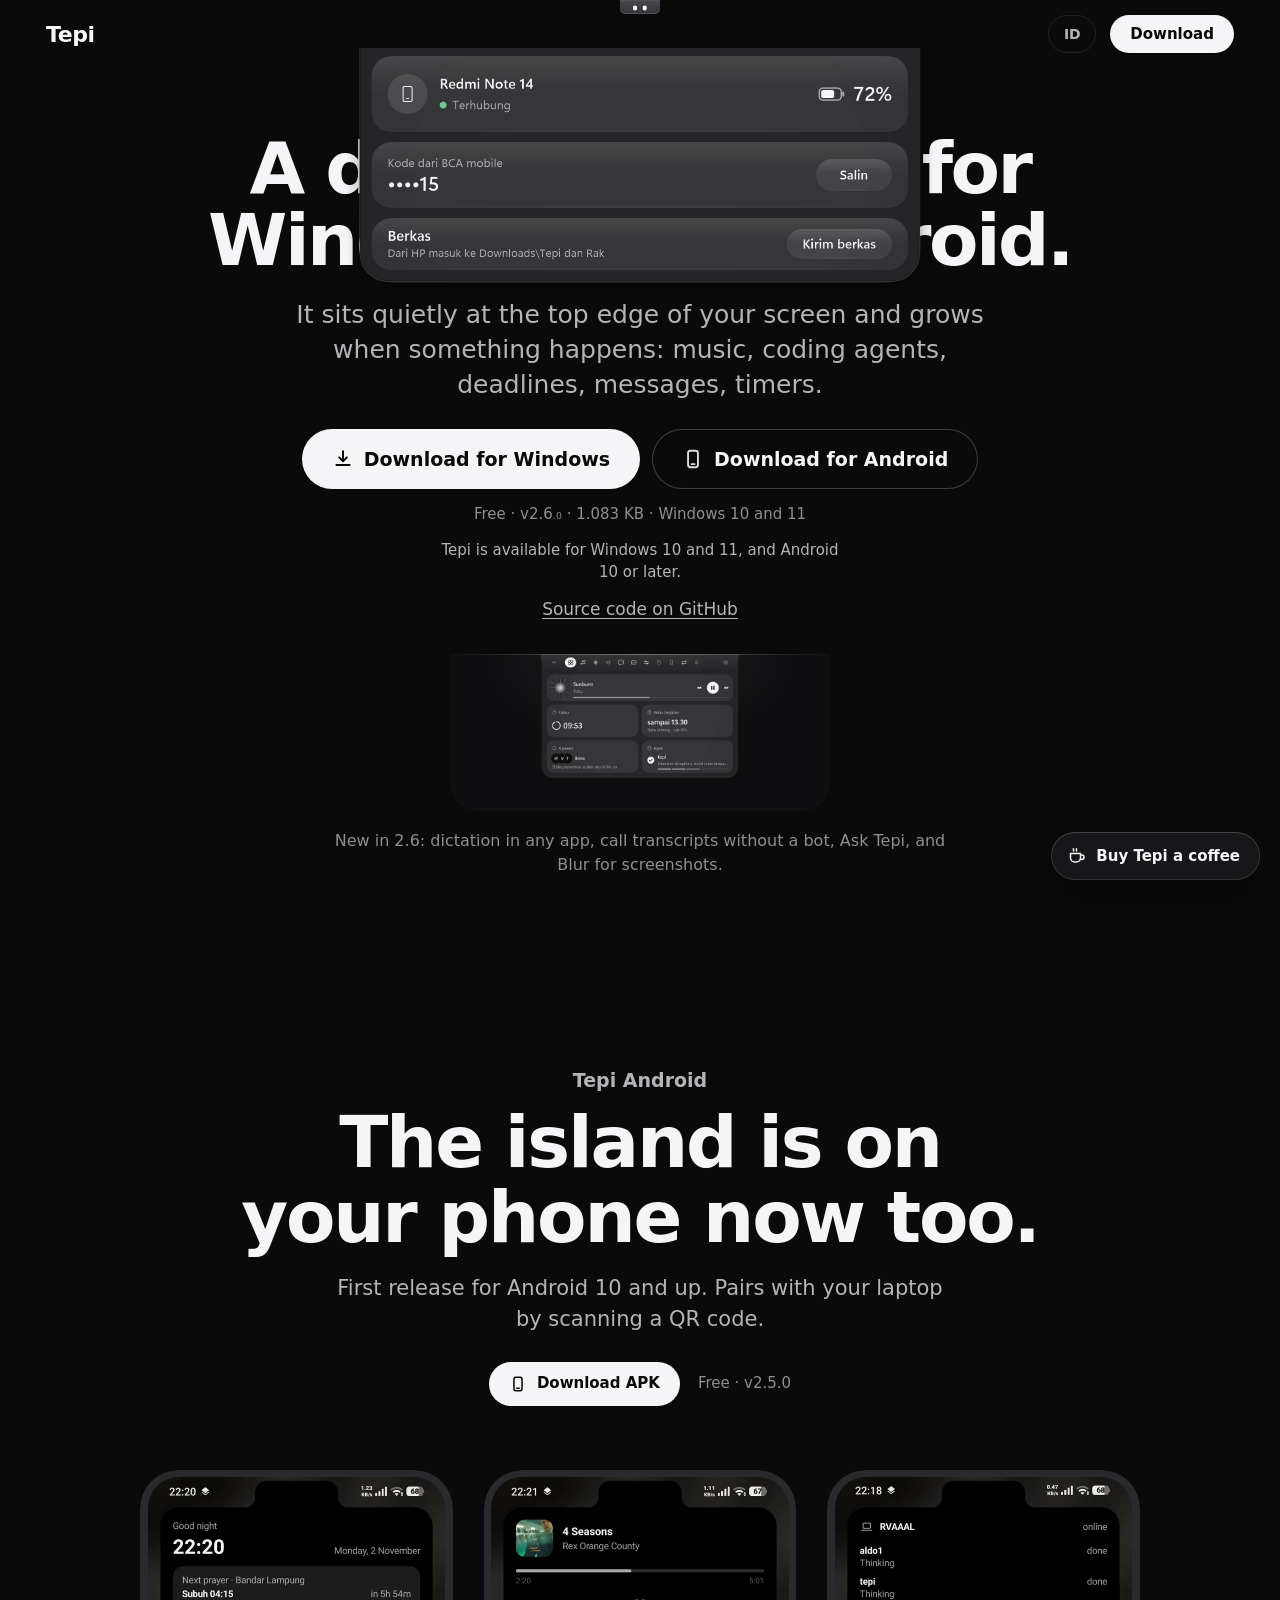
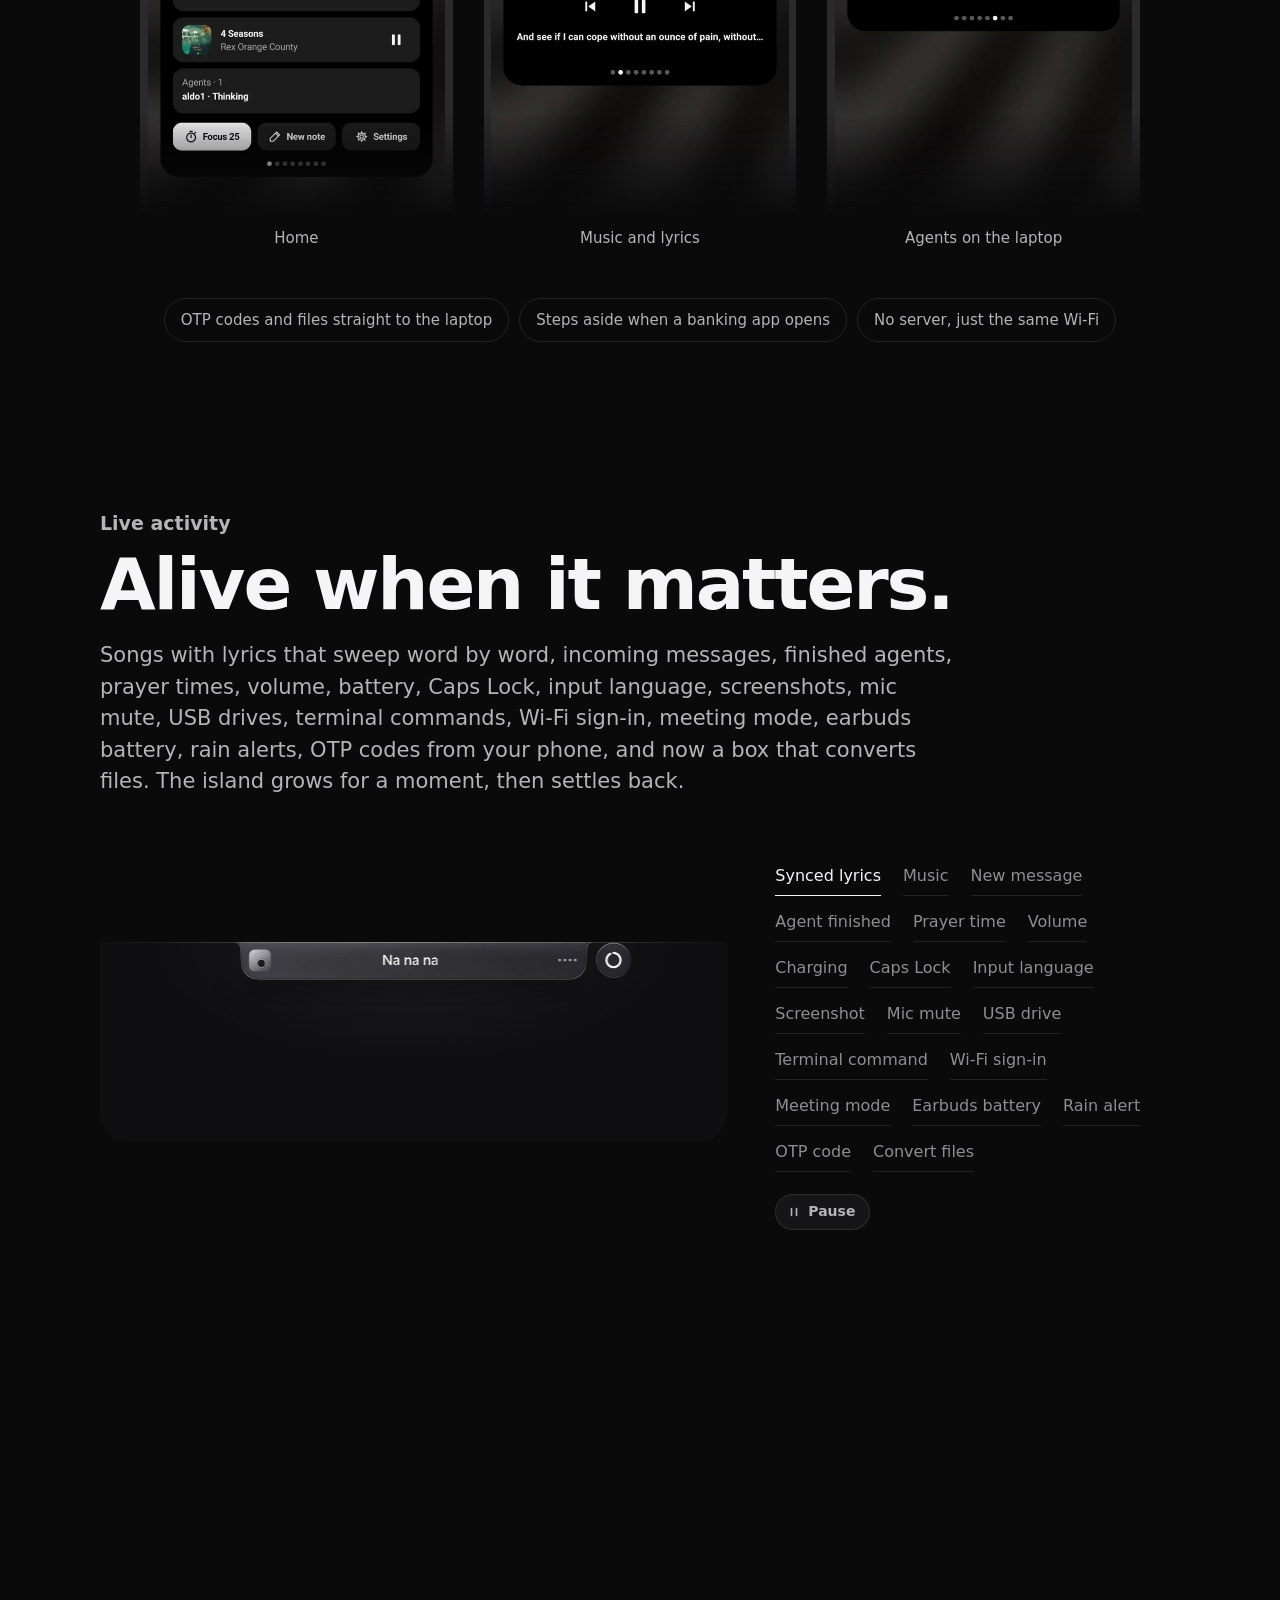
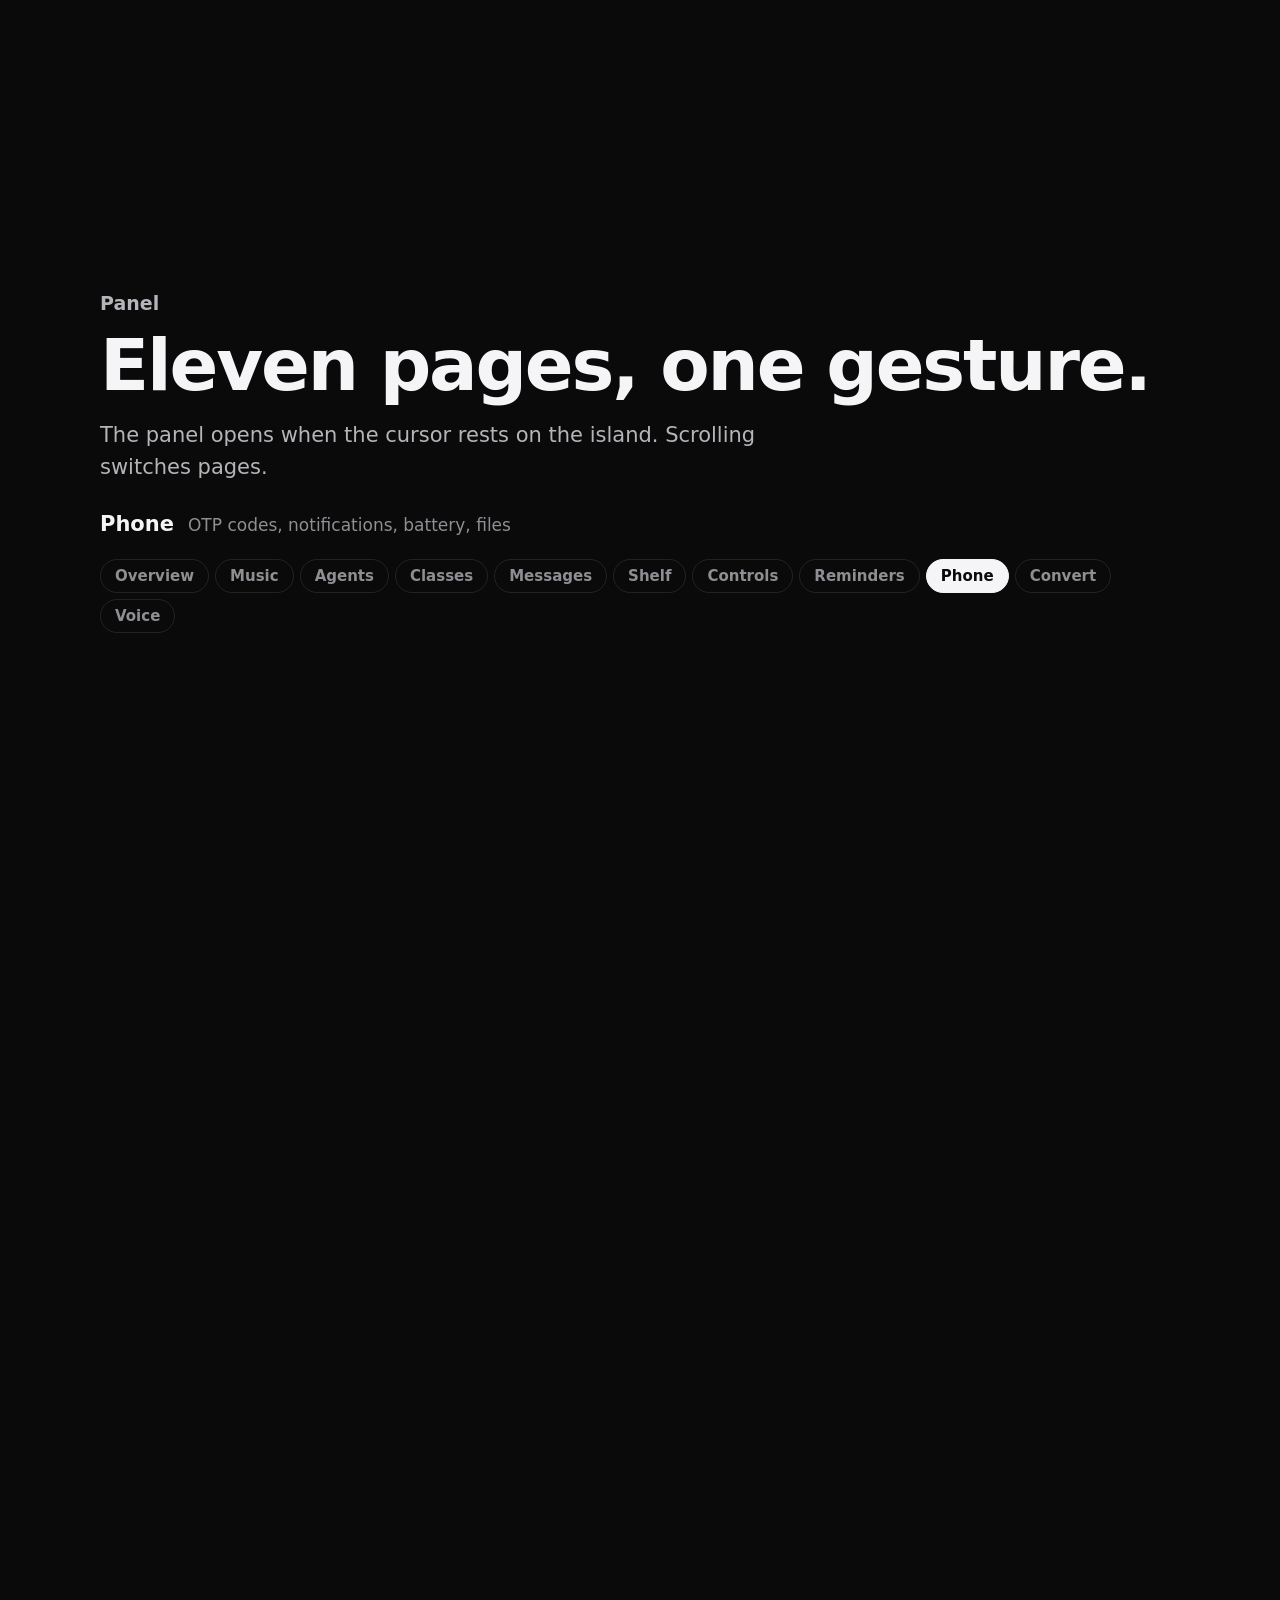
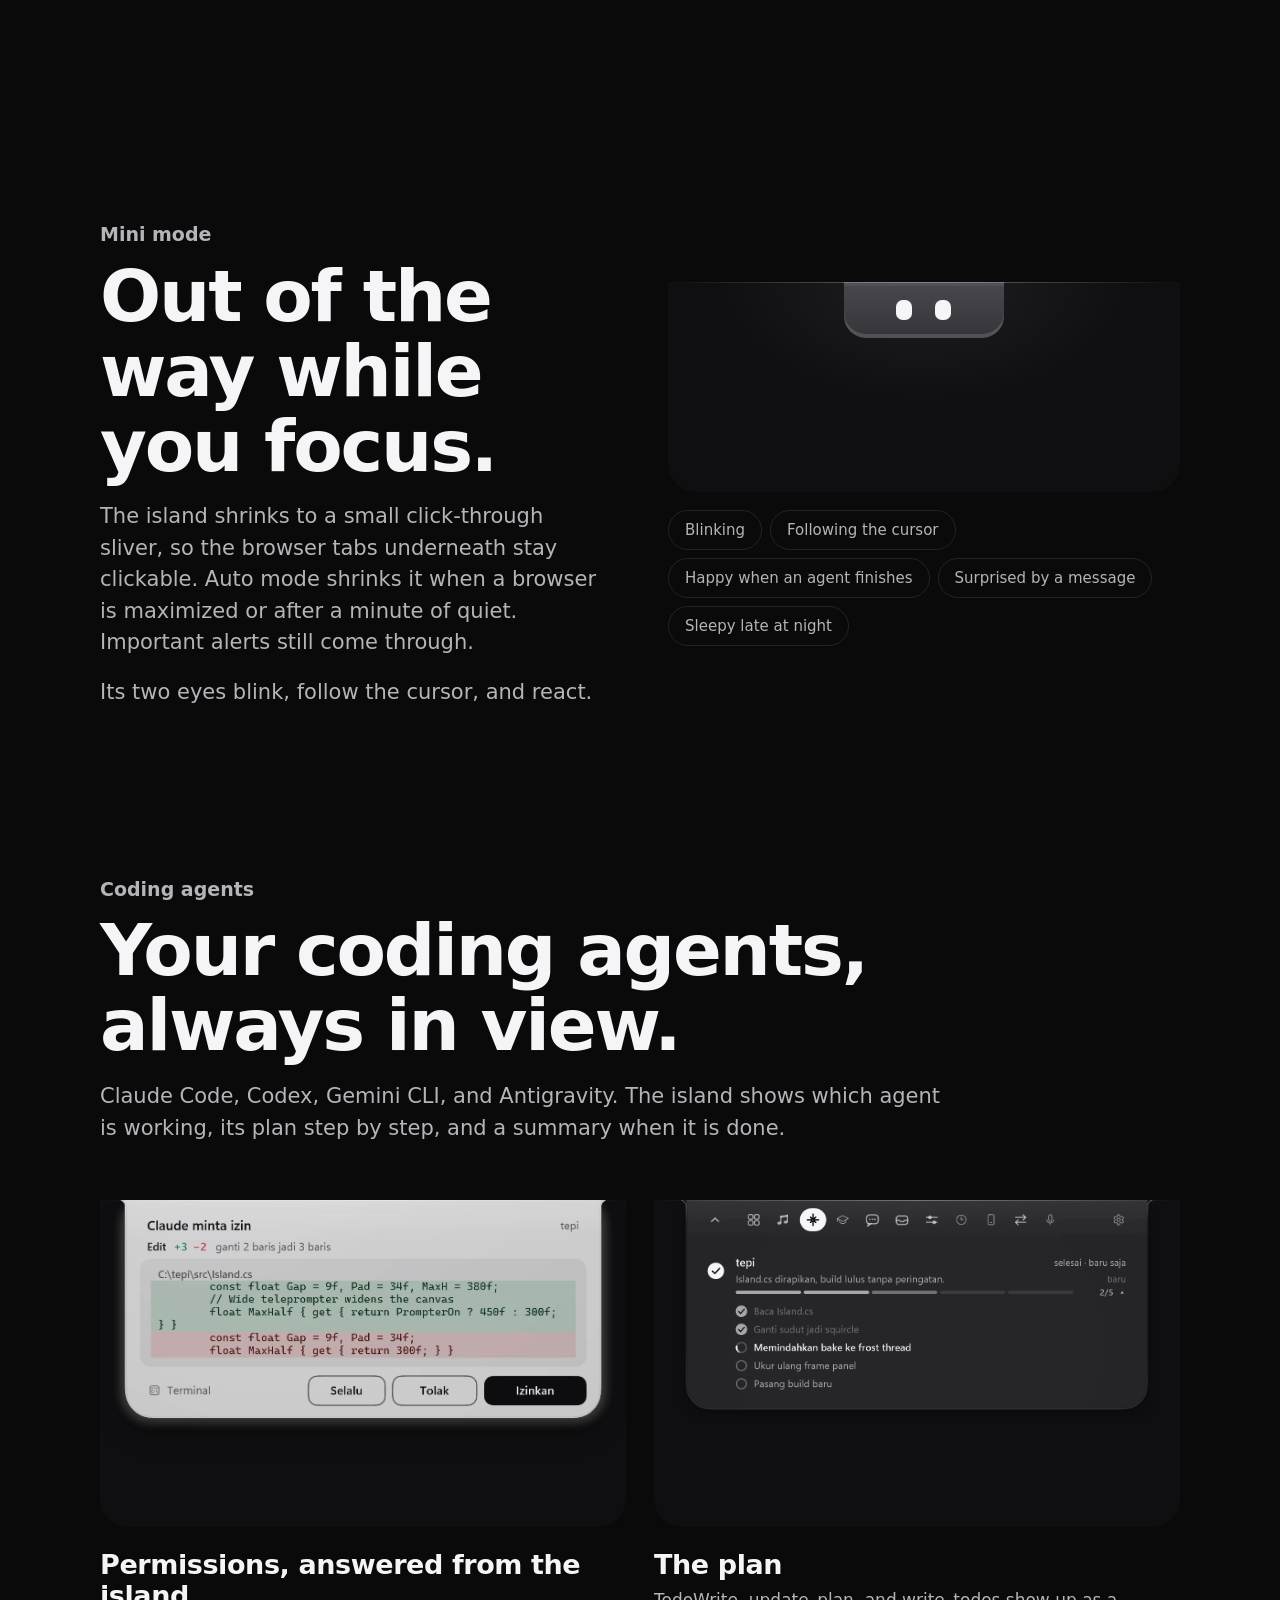
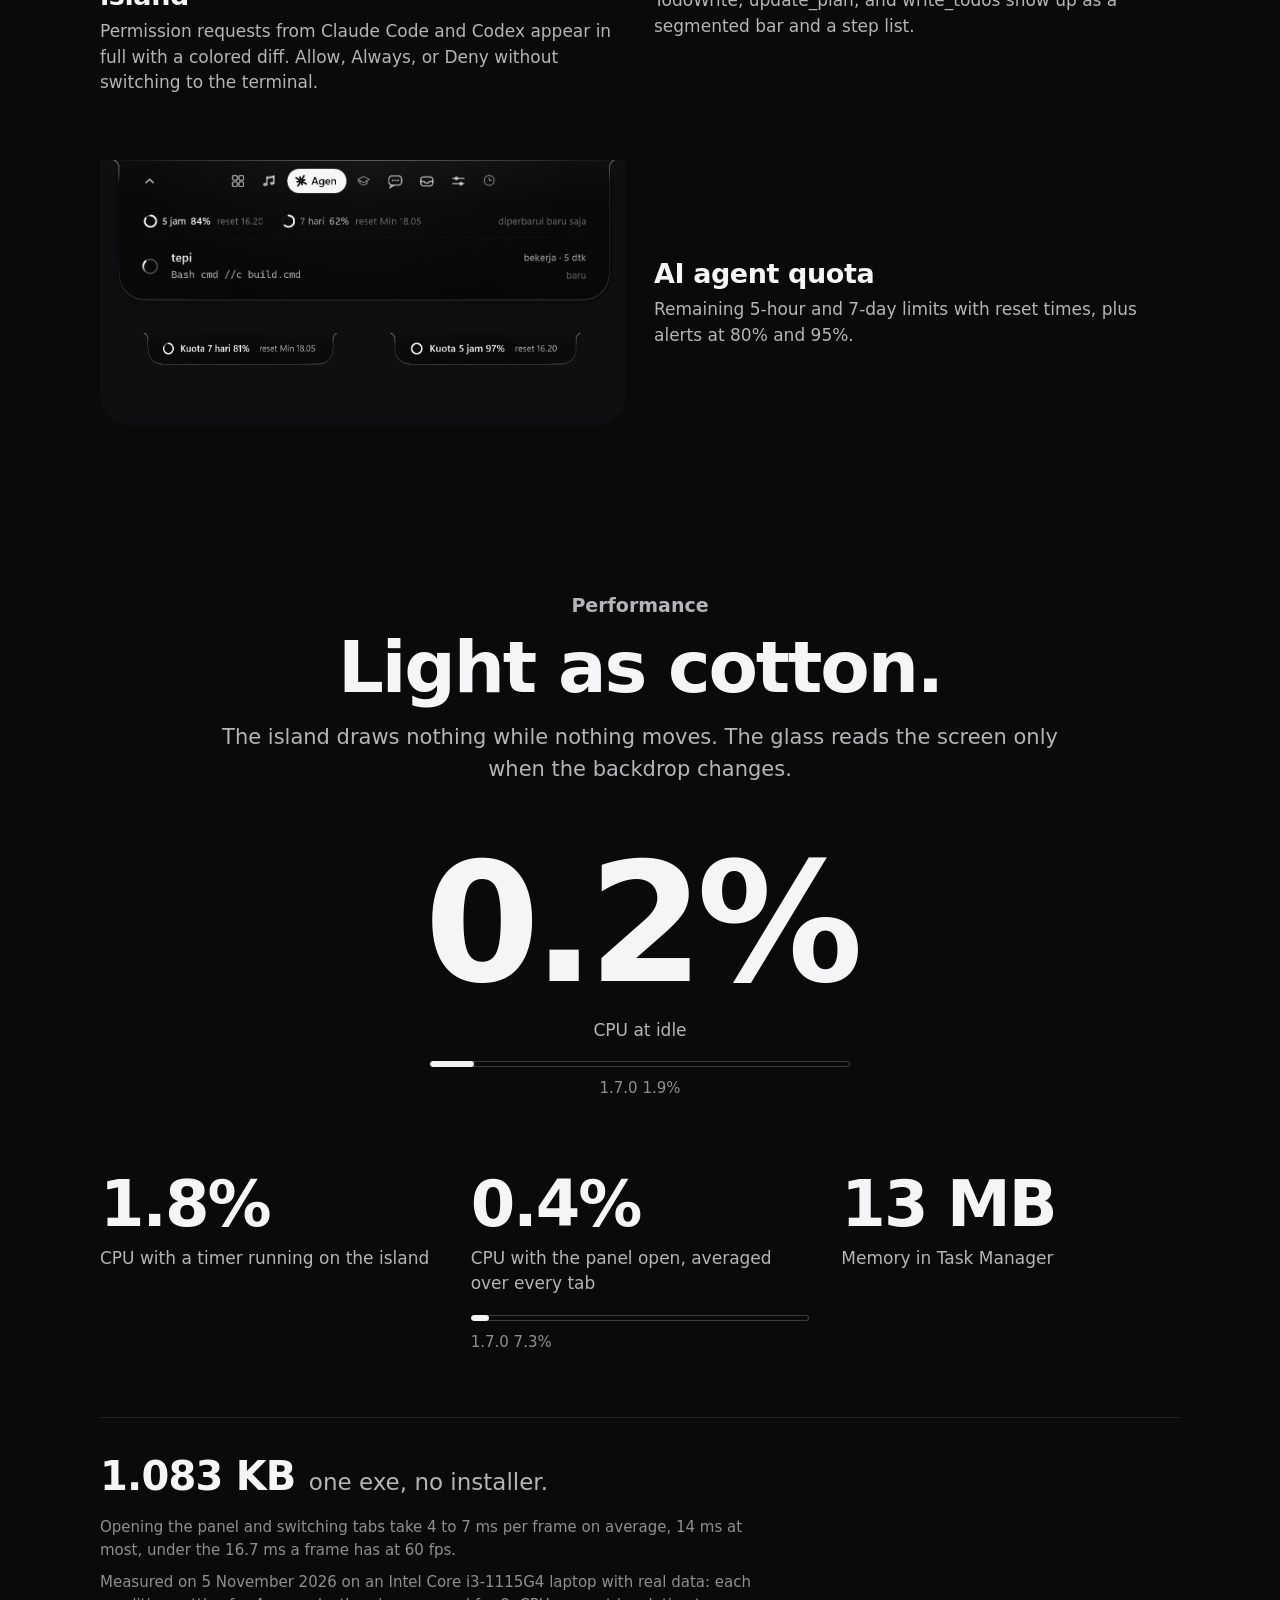
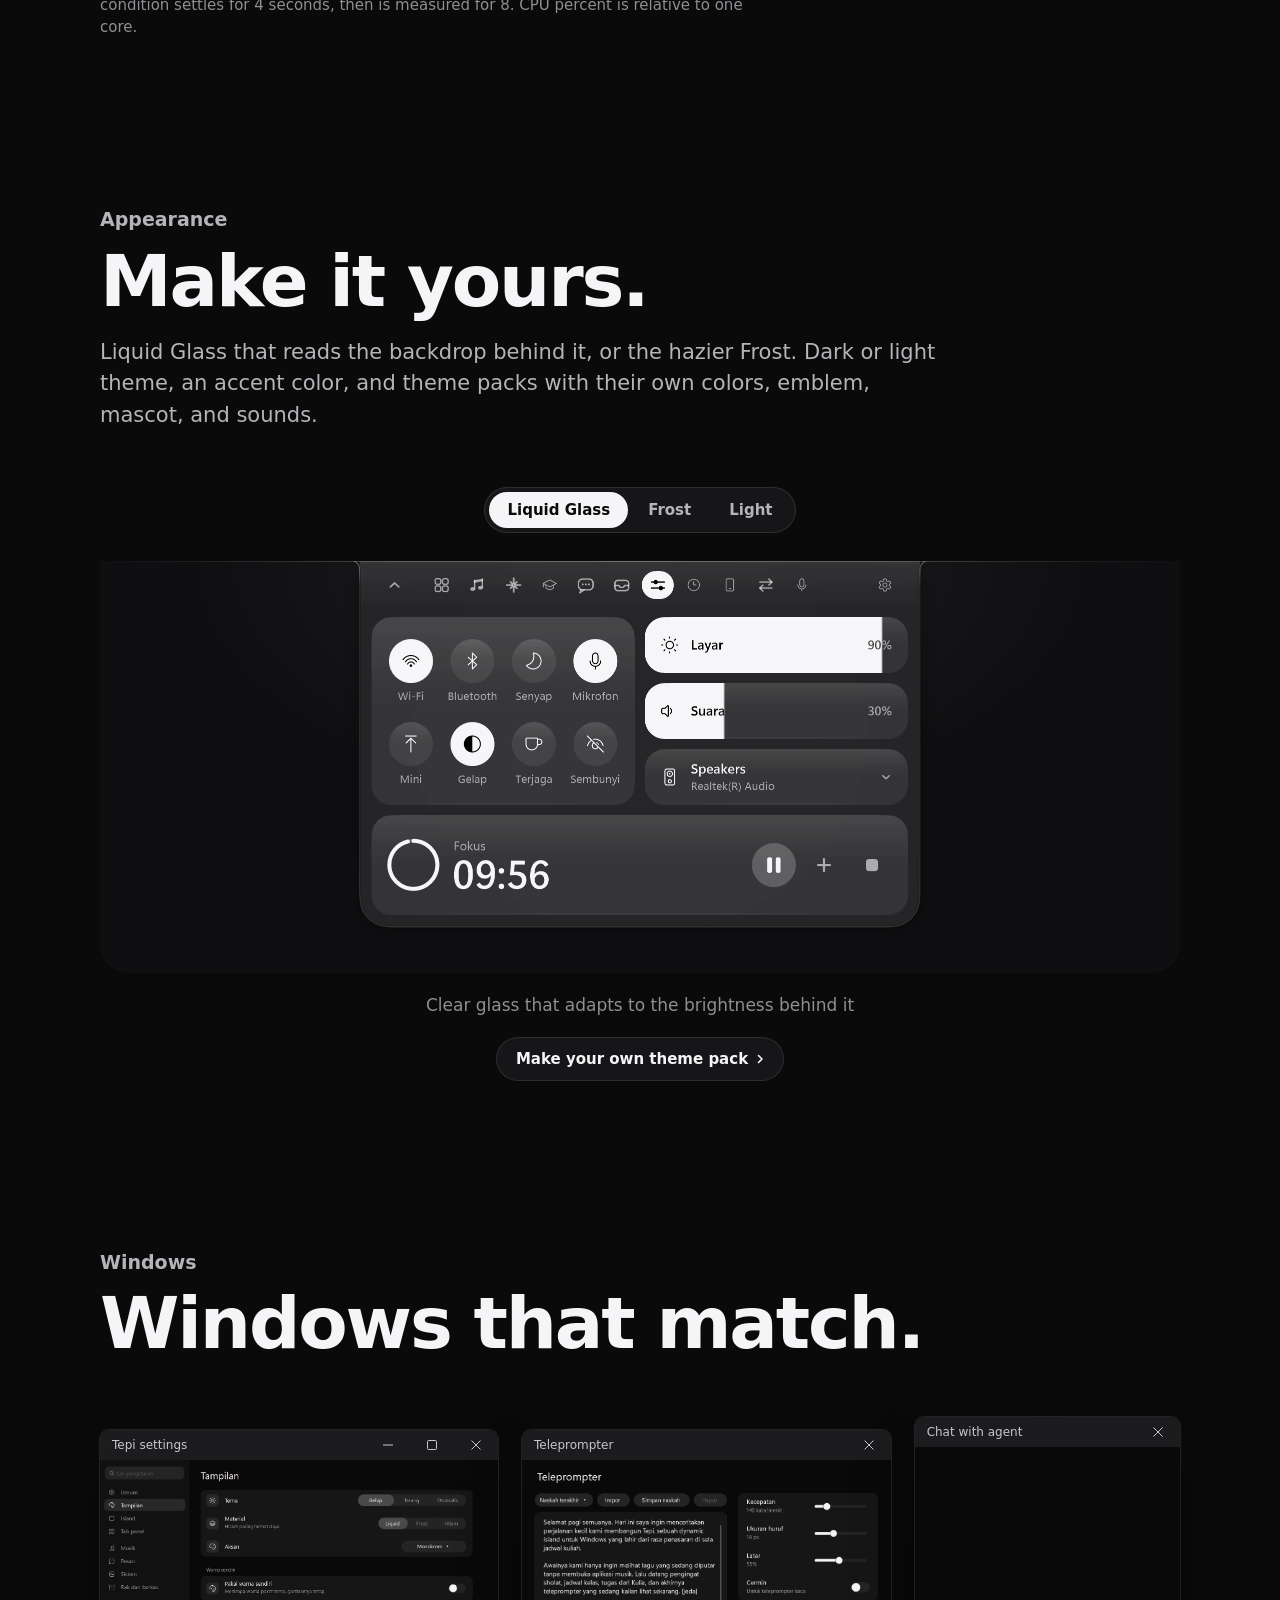
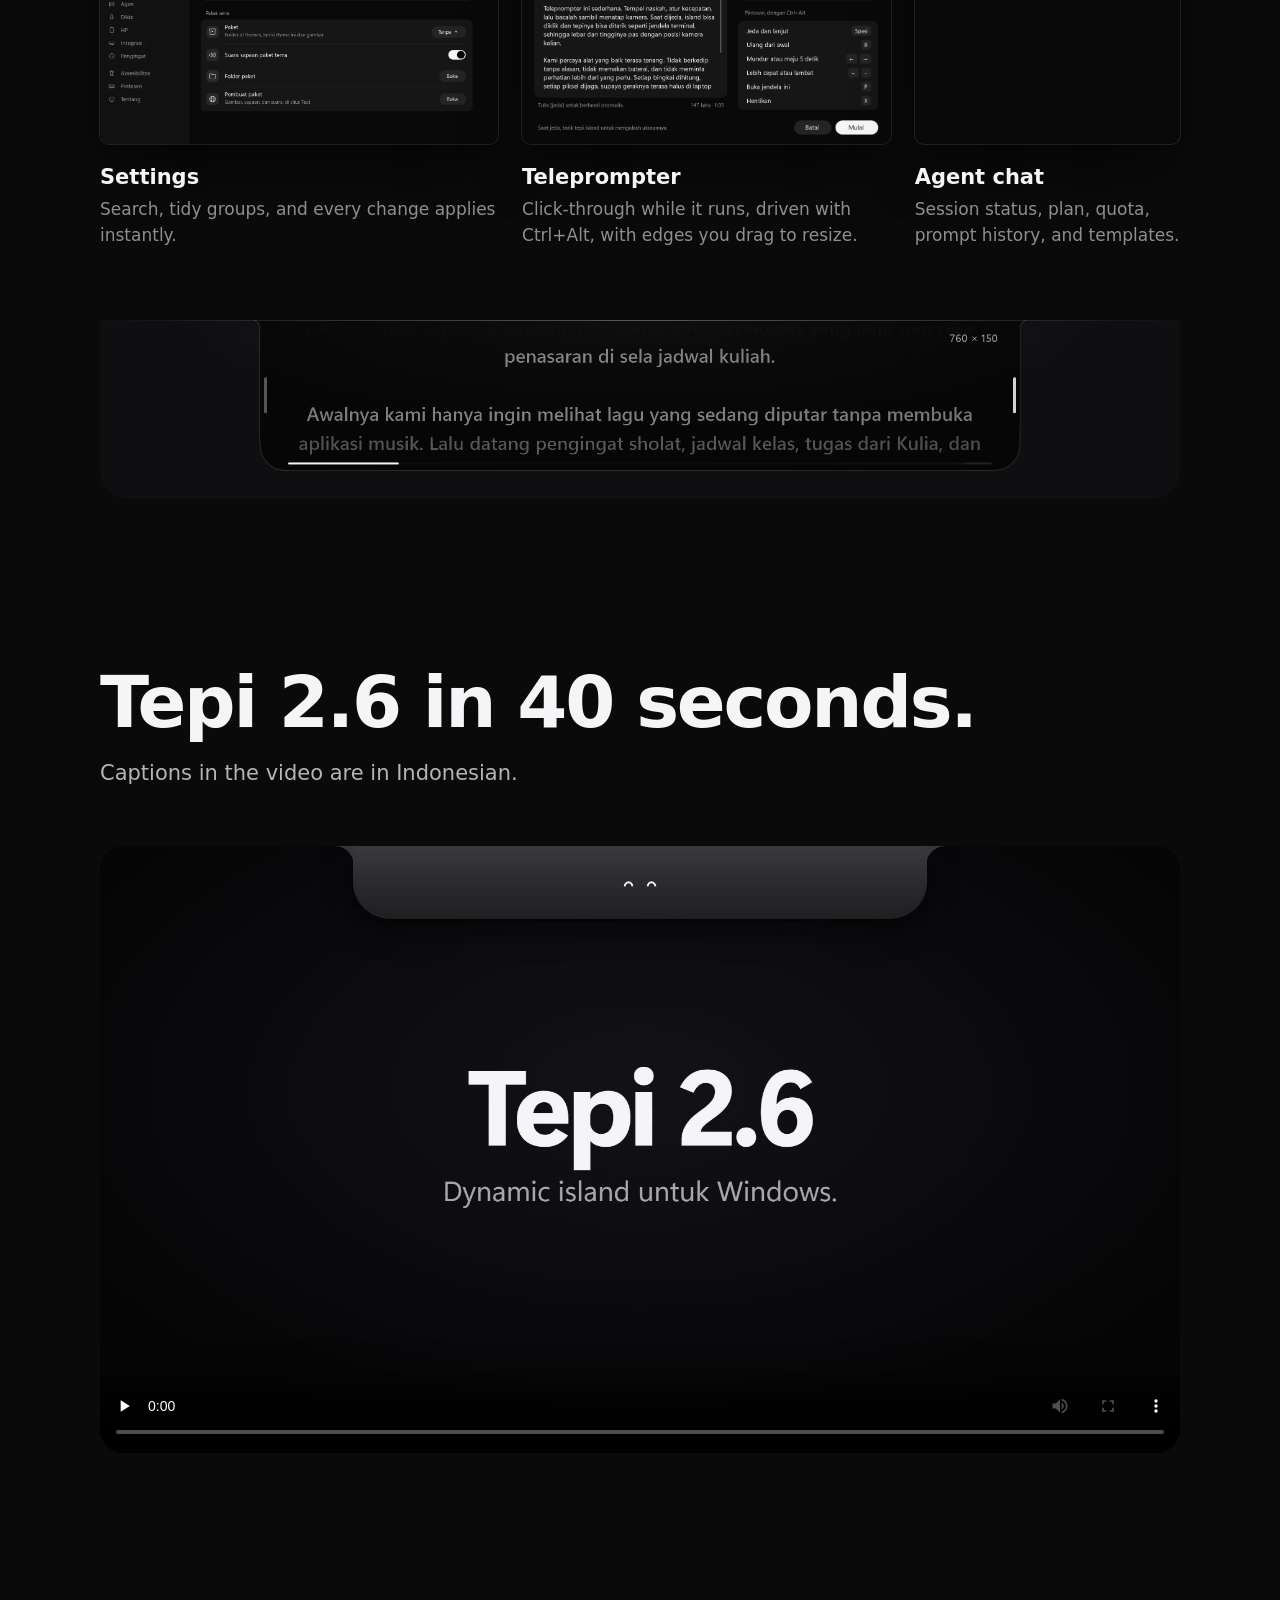
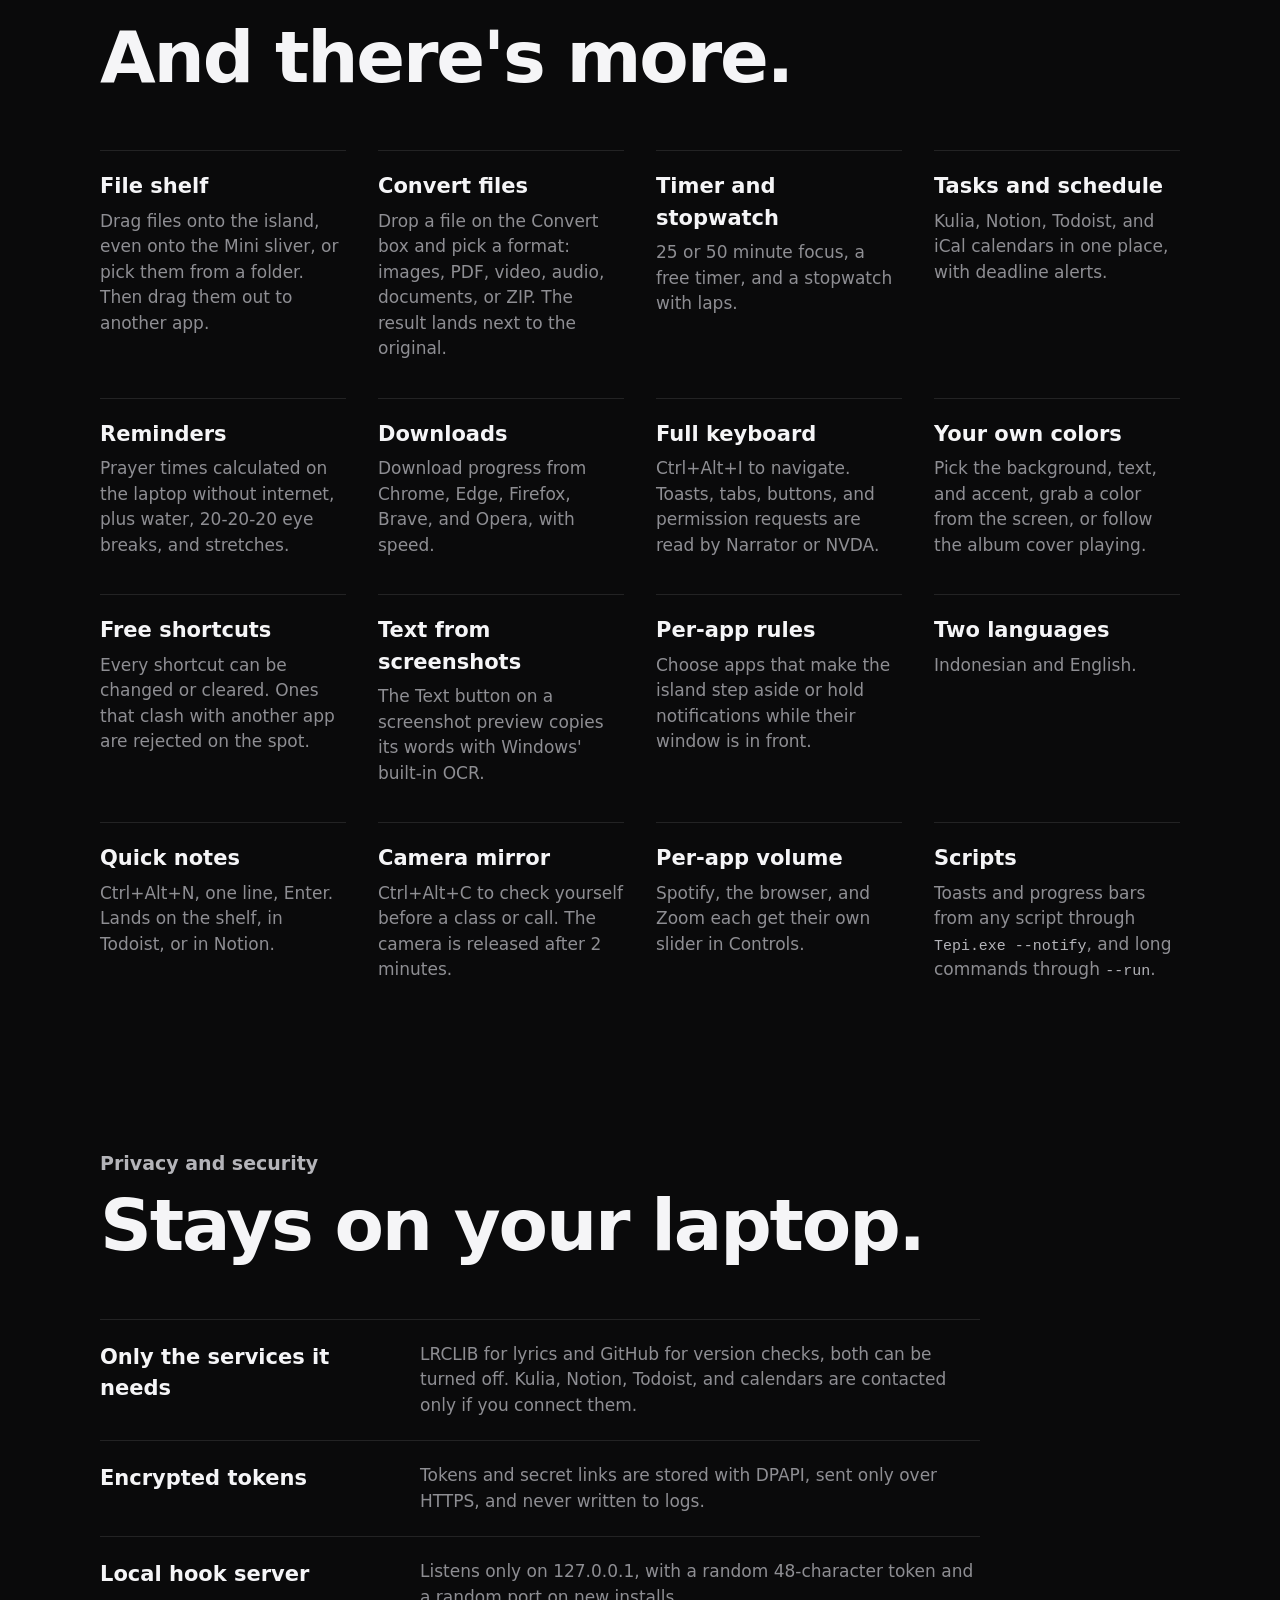
==== commit 442c262a: "Release Tepi 2.6 Co-Authored-By: Claude Opus 5.5 <noreply@anthropic.com>" ====
--- a/index.html
+++ b/index.html
@@ -17,17 +17,17 @@
 <meta property="og:site_name" content="Tepi">
 <meta property="og:locale" content="id_ID">
 <meta property="og:locale:alternate" content="en_US">
-<meta property="og:title" content="Tepi 2.5.2: dynamic island untuk Windows dan Android">
-<meta property="og:description" content="Baru di 2.5.2: pengingat yang berbunyi dengan suara pilihan, ibadah apa pun di samping jadwal sholat, dan mata saat island diam. Gratis dan kode terbuka.">
+<meta property="og:title" content="Tepi 2.6: dynamic island untuk Windows">
+<meta property="og:description" content="Baru di 2.6: dikte, transkrip rapat tanpa bot, perintah suara, dan Samarkan. Gratis dan kode terbuka.">
 <meta property="og:url" content="https://odlaver.github.io/tepi/">
-<meta property="og:image" content="https://odlaver.github.io/tepi/assets/img/og-25.jpg">
+<meta property="og:image" content="https://odlaver.github.io/tepi/assets/img/og-26.jpg">
 <meta property="og:image:width" content="1200">
 <meta property="og:image:height" content="630">
-<meta property="og:image:alt" content="Tepi 2.5, kotak Ubah format di island dengan pilihan JPG, WEBP, PDF, dan format lain">
+<meta property="og:image:alt" content="Tepi 2.6: island di tepi atas layar sedang mendengarkan dikte">
 <meta name="twitter:card" content="summary_large_image">
-<meta name="twitter:title" content="Tepi 2.5.2: dynamic island gratis untuk Windows 10 dan 11">
-<meta name="twitter:description" content="Baru di 2.5.2: pengingat yang berbunyi dengan suara pilihan, ibadah apa pun di samping jadwal sholat, dan mata saat island diam. Gratis dan kode terbuka.">
-<meta name="twitter:image" content="https://odlaver.github.io/tepi/assets/img/og-25.jpg">
+<meta name="twitter:title" content="Tepi 2.6: dynamic island gratis untuk Windows 10 dan 11">
+<meta name="twitter:description" content="Baru di 2.6: dikte, transkrip rapat tanpa bot, perintah suara, dan Samarkan. Gratis dan kode terbuka.">
+<meta name="twitter:image" content="https://odlaver.github.io/tepi/assets/img/og-26.jpg">
 <script type="application/ld+json">
 {
   "@context": "https://schema.org",
@@ -37,15 +37,15 @@
   "description": "Dynamic island untuk Windows 10 dan 11: lagu dan lirik, agent coding, tugas, pesan, timer, dan teleprompter di tepi atas layar.",
   "url": "https://odlaver.github.io/tepi/",
   "downloadUrl": "https://github.com/odlaver/tepi/releases/latest/download/Tepi.exe",
-  "softwareVersion": "2.5.2",
-  "fileSize": "921 KB",
+  "softwareVersion": "2.6.0",
+  "fileSize": "1083 KB",
   "operatingSystem": "Windows 10, Windows 11",
   "applicationCategory": "UtilitiesApplication",
   "inLanguage": ["id", "en"],
   "isAccessibleForFree": true,
   "license": "https://github.com/odlaver/tepi/blob/main/LICENSE",
   "codeRepository": "https://github.com/odlaver/tepi",
-  "image": "https://odlaver.github.io/tepi/assets/img/og-25.jpg",
+  "image": "https://odlaver.github.io/tepi/assets/img/og-26.jpg",
   "screenshot": "https://odlaver.github.io/tepi/assets/img/p-ringkasan.webp",
   "offers": { "@type": "Offer", "price": "0", "priceCurrency": "IDR" },
   "author": {
@@ -58,7 +58,7 @@
 }
 </script>
 <link rel="preload" as="image" href="assets/img/p-ringkasan.webp">
-<link rel="stylesheet" href="assets/css/style.css?v=2.5.1b">
+<link rel="stylesheet" href="assets/css/style.css?v=26d">
 </head>
 <body>
 <a class="skip" href="#unduh" data-i18n="skip">Langsung ke unduhan</a>
@@ -77,7 +77,7 @@
 <main id="top">
   <section class="hero" id="hero">
     <div class="wrap hero-copy">
-      <p class="kicker">Tepi 2.5</p>
+      <p class="kicker">Tepi 2.6</p>
       <h1 data-i18n="hero.title">Dynamic island untuk Windows dan Android.</h1>
       <p class="lead" data-i18n="hero.lead">Duduk tenang di tepi atas layar, lalu membesar saat ada yang terjadi: lagu, agent coding, tugas, pesan, timer.</p>
       <div class="cta">
@@ -91,7 +91,7 @@
             <span data-i18n="cta.android">Unduh untuk Android</span>
           </a>
         </div>
-        <p class="meta"><span data-i18n="meta.free">Gratis</span> · v<span class="js-version"><span class="ver-main">2.5</span><span class="ver-tail">.2</span></span> · <span class="js-size">921 KB</span> · <span data-i18n="meta.os">Windows 10 dan 11</span><span class="js-dl-win" hidden> · <span class="js-n"></span> <span data-i18n="meta.dl">unduhan</span></span></p>
+        <p class="meta"><span data-i18n="meta.free">Gratis</span> · v<span class="js-version"><span class="ver-main">2.6</span><span class="ver-tail">.0</span></span> · <span class="js-size">1.083 KB</span> · <span data-i18n="meta.os">Windows 10 dan 11</span><span class="js-dl-win" hidden> · <span class="js-n"></span> <span data-i18n="meta.dl">unduhan</span></span></p>
         <p class="platform" hidden data-i18n="note.platform">Tepi tersedia untuk Windows 10 dan 11, serta Android 10 ke atas.</p>
         <a class="link" href="https://github.com/odlaver/tepi" data-i18n="hero.source">Kode sumber di GitHub</a>
       </div>
@@ -100,7 +100,7 @@
       <div class="stage-fit"><div class="stage stage-hero">
         <img src="assets/img/p-ringkasan.webp" width="588" height="370" decoding="async" fetchpriority="high" alt="Panel Ringkasan Tepi: lagu yang diputar, agen yang bekerja, kelas berikutnya, dan pesan" data-i18n-alt="alt.hero">
       </div></div>
-      <figcaption class="cap" data-i18n="hero.update">Baru di 2.5.2: pengingat kini berbunyi, dan tiap pengingat bisa diberi suara sendiri, termasuk adzan. Ibadah apa pun bisa ditambahkan di samping jadwal sholat, dan island yang diam menampilkan mata.</figcaption>
+      <figcaption class="cap" data-i18n="hero.update">Baru di 2.6: dikte di aplikasi apa pun, transkrip rapat tanpa bot, Suruh Tepi, dan Samarkan untuk screenshot.</figcaption>
     </figure>
   </section>
 
@@ -165,7 +165,7 @@
     <div class="scene-pin">
       <div class="wrap scene-copy">
         <p class="eyebrow">Panel</p>
-        <h2 data-i18n="panels.title">Sepuluh halaman, satu gerakan.</h2>
+        <h2 data-i18n="panels.title">Sebelas halaman, satu gerakan.</h2>
         <p class="body" data-i18n="panels.body">Panel terbuka saat kursor berada di atas island. Scroll memindahkan halaman.</p>
         <p class="now" id="now" aria-live="polite"><b id="now-name">Ringkasan</b><span id="now-desc">Yang paling penting, di satu tempat</span></p>
         <div class="tabs" role="tablist" aria-label="Halaman panel" data-i18n-label="panels.label">
@@ -179,6 +179,7 @@
           <button type="button" role="tab" data-tab="7" aria-selected="false" tabindex="-1" data-i18n="pg.rem">Pengingat</button>
           <button type="button" role="tab" data-tab="8" aria-selected="false" tabindex="-1" data-i18n="pg.phone">HP</button>
           <button type="button" role="tab" data-tab="9" aria-selected="false" tabindex="-1" data-i18n="pg.convert">Ubah</button>
+          <button type="button" role="tab" data-tab="10" aria-selected="false" tabindex="-1" data-i18n="pg.voice">Bicara</button>
         </div>
       </div>
     </div>
@@ -266,35 +267,31 @@
     </div>
     <div class="wrap">
       <div class="focal">
-        <p class="num num-xl" data-i18n="perf.idle.n">0,22%</p>
+        <p class="num num-xl" data-i18n="perf.idle.n">0,2%</p>
         <p class="lbl" data-i18n="perf.idle">CPU saat diam</p>
-        <div class="track" role="img" aria-label="1.7.0: 1,9%. 2.0: 0,22%." data-i18n-label="perf.idle.a"><span style="--w:11.6%"></span></div>
+        <div class="track" role="img" aria-label="1.7.0: 1,9%. Sekarang: 0,2%." data-i18n-label="perf.idle.a"><span style="--w:10.5%"></span></div>
         <p class="was"><span>1.7.0</span> <span data-i18n="perf.idle.o">1,9%</span></p>
       </div>
       <ul class="stats">
         <li>
-          <p class="num" data-i18n="perf.music.n">2,1%</p>
-          <p class="lbl" data-i18n="perf.music">CPU saat musik diputar</p>
-          <div class="track" role="img" aria-label="1.7.0: 7,0%. 2.0: 2,1%." data-i18n-label="perf.music.a"><span style="--w:30%"></span></div>
-          <p class="was"><span>1.7.0</span> <span data-i18n="perf.music.o">7,0%</span></p>
+          <p class="num" data-i18n="perf.timer.n">1,8%</p>
+          <p class="lbl" data-i18n="perf.timer">CPU saat timer berjalan di island</p>
         </li>
         <li>
-          <p class="num" data-i18n="perf.panel.n">0,47%</p>
-          <p class="lbl" data-i18n="perf.panel">CPU saat panel terbuka</p>
-          <div class="track" role="img" aria-label="1.7.0: 7,3%. 2.0: 0,47%." data-i18n-label="perf.panel.a"><span style="--w:6.4%"></span></div>
+          <p class="num" data-i18n="perf.panel.n">0,4%</p>
+          <p class="lbl" data-i18n="perf.panel">CPU saat panel terbuka, rata-rata semua tab</p>
+          <div class="track" role="img" aria-label="1.7.0: 7,3%. Sekarang: 0,4%." data-i18n-label="perf.panel.a"><span style="--w:5.5%"></span></div>
           <p class="was"><span>1.7.0</span> <span data-i18n="perf.panel.o">7,3%</span></p>
         </li>
         <li>
-          <p class="num" data-i18n="perf.mem.n">3–5 MB</p>
-          <p class="lbl" data-i18n="perf.mem">Memori saat diam</p>
-          <div class="track" role="img" aria-label="1.7.0: 7 sampai 9 MB. 2.0: 3 sampai 5 MB." data-i18n-label="perf.mem.a"><span style="--w:50%"></span></div>
-          <p class="was"><span>1.7.0</span> <span data-i18n="perf.mem.o">7–9 MB</span></p>
+          <p class="num" data-i18n="perf.mem.n">13 MB</p>
+          <p class="lbl" data-i18n="perf.mem">Memori di Task Manager</p>
         </li>
       </ul>
       <div class="perf-foot">
-        <p class="exe"><b class="js-size">921 KB</b> <span data-i18n="perf.exe">satu file exe, tanpa instalasi.</span></p>
-        <p class="note" data-i18n="perf.frame">Membuka dan menutup panel paling lama sekitar 10 ms per frame, di bawah 16,7 ms untuk 60 fps.</p>
-        <p class="note" data-i18n="perf.note">Diukur di laptop Intel Core i3-1115G4, 60 detik per kondisi. Persen CPU dihitung terhadap satu core.</p>
+        <p class="exe"><b class="js-size">1.083 KB</b> <span data-i18n="perf.exe">satu file exe, tanpa instalasi.</span></p>
+        <p class="note" data-i18n="perf.frame">Membuka panel dan pindah tab rata-rata 4–7 ms per frame, paling lama 14 ms, di bawah 16,7 ms untuk 60 fps.</p>
+        <p class="note" data-i18n="perf.note">Diukur 5 November 2026 di laptop Intel Core i3-1115G4 dengan data asli: tiap kondisi dibiarkan tenang 4 detik, lalu diukur 8 detik. Persen CPU dihitung terhadap satu core.</p>
       </div>
     </div>
   </section>
@@ -313,9 +310,9 @@
       </div>
       <div class="stage stage-mat" id="stage-mat" data-mat="liquid">
         <div class="mats">
-          <img class="on" data-m="liquid" src="assets/img/mat-liquid.webp" width="584" height="400" loading="lazy" decoding="async" alt="Panel Kontrol dengan material Liquid Glass" data-i18n-alt="alt.liquid">
-          <img data-m="frost" src="assets/img/mat-frost.webp" width="584" height="400" loading="lazy" decoding="async" alt="Panel Kontrol dengan material Frost" data-i18n-alt="alt.frost">
-          <img data-m="light" src="assets/img/mat-light.webp" width="584" height="400" loading="lazy" decoding="async" alt="Panel Kontrol dengan tema terang" data-i18n-alt="alt.light">
+          <img class="on" data-m="liquid" src="assets/img/mat-liquid.webp?v=26" width="588" height="384" loading="lazy" decoding="async" alt="Panel Kontrol dengan material Liquid Glass" data-i18n-alt="alt.liquid">
+          <img data-m="frost" src="assets/img/mat-frost.webp?v=26" width="588" height="384" loading="lazy" decoding="async" alt="Panel Kontrol dengan material Frost" data-i18n-alt="alt.frost">
+          <img data-m="light" src="assets/img/mat-light.webp?v=26" width="588" height="384" loading="lazy" decoding="async" alt="Panel Kontrol dengan tema terang" data-i18n-alt="alt.light">
         </div>
       </div>
       <p class="mat-cap" id="mat-cap">Kaca jernih yang menyesuaikan terang latar</p>
@@ -330,7 +327,7 @@
     </div>
     <div class="wrap trio">
       <figure>
-        <div class="win"><div class="win-bar"><span data-i18n="win.bar.prefs">Pengaturan Tepi</span><span class="win-ctl"><svg viewBox="0 0 10 10" aria-hidden="true"><path d="M0 5h10"/></svg><svg viewBox="0 0 10 10" aria-hidden="true"><rect x=".5" y=".5" width="9" height="9" rx="1"/></svg><svg viewBox="0 0 10 10" aria-hidden="true"><path d="M.5.5l9 9M9.5.5l-9 9"/></svg></span></div><img src="assets/img/w-prefs.webp" width="529" height="364" loading="lazy" decoding="async" alt=""></div>
+        <div class="win"><div class="win-bar"><span data-i18n="win.bar.prefs">Pengaturan Tepi</span><span class="win-ctl"><svg viewBox="0 0 10 10" aria-hidden="true"><path d="M0 5h10"/></svg><svg viewBox="0 0 10 10" aria-hidden="true"><rect x=".5" y=".5" width="9" height="9" rx="1"/></svg><svg viewBox="0 0 10 10" aria-hidden="true"><path d="M.5.5l9 9M9.5.5l-9 9"/></svg></span></div><img src="assets/img/w-prefs.webp?v=26" width="613" height="438" loading="lazy" decoding="async" alt=""></div>
         <figcaption><b data-i18n="win.prefs">Pengaturan</b><span data-i18n="win.prefs.d">Kolom cari, grup rapi, dan setiap perubahan langsung berlaku.</span></figcaption>
       </figure>
       <figure>
@@ -349,13 +346,13 @@
 
   <section class="sec" id="video">
     <div class="wrap head">
-      <h2 data-i18n="video.title">Tepi 2.5 dalam setengah menit.</h2>
+      <h2 data-i18n="video.title">Tepi 2.6 dalam 40 detik.</h2>
       <p class="body" data-i18n="video.body">Teks di video berbahasa Indonesia.</p>
     </div>
     <div class="wrap">
-      <video class="film" controls preload="none" playsinline poster="assets/img/poster.jpg">
-        <source src="assets/video/tepi-2.5-portrait.mp4" type="video/mp4" media="(orientation: portrait) and (max-width: 860px)">
-        <source src="assets/video/tepi-2.5-landscape.mp4" type="video/mp4">
+      <video class="film" controls preload="none" playsinline poster="assets/img/poster-26.jpg">
+        <source src="assets/video/tepi-2.6-portrait.mp4" type="video/mp4" media="(orientation: portrait) and (max-width: 860px)">
+        <source src="assets/video/tepi-2.6-landscape.mp4" type="video/mp4">
       </video>
     </div>
   </section>
@@ -417,14 +414,14 @@
           <span data-i18n="cta.android">Unduh untuk Android</span>
         </a>
       </div>
-      <p class="meta"><span data-i18n="meta.free">Gratis</span> · v<span class="js-version"><span class="ver-main">2.5</span><span class="ver-tail">.2</span></span> · <span class="js-size">921 KB</span><span class="js-dl-win" hidden> · <span class="js-n"></span> <span data-i18n="meta.dl">unduhan</span></span></p>
-      <p class="again" data-i18n="dl.again">Sudah memasang Tepi? Klik kanan ikon Tepi, lalu Perbarui ke Tepi 2.5.2. Berikutnya cukup Pengaturan › Tentang › Cek pembaruan.</p>
+      <p class="meta"><span data-i18n="meta.free">Gratis</span> · v<span class="js-version"><span class="ver-main">2.6</span><span class="ver-tail">.0</span></span> · <span class="js-size">1.083 KB</span><span class="js-dl-win" hidden> · <span class="js-n"></span> <span data-i18n="meta.dl">unduhan</span></span></p>
+      <p class="again" data-i18n="dl.again">Sudah memasang Tepi? Klik kanan ikon Tepi, lalu Perbarui ke Tepi 2.6. Berikutnya cukup Pengaturan › Tentang › Cek pembaruan.</p>
       <p class="platform" hidden data-i18n="note.platform">Tepi tersedia untuk Windows 10 dan 11, serta Android 10 ke atas.</p>
       <dl class="facts">
         <div><dt data-i18n="dl.req">Syarat</dt><dd data-i18n="dl.req.d">Windows 10 versi 2004 atau lebih baru, atau Windows 11, 64-bit. .NET Framework 4.8 sudah bawaan Windows.</dd></div>
         <div><dt>SmartScreen</dt><dd data-i18n="dl.ss.d">Exe belum ditandatangani, jadi Windows SmartScreen bisa memunculkan peringatan. Pilih More info, lalu Run anyway.</dd></div>
         <div><dt data-i18n="dl.apk">Tepi Android</dt><dd data-i18n="dl.apk.d">APK untuk Android 10 ke atas dengan prosesor arm64. Di Android 13 ke atas, buka Info aplikasi › ⋮ › Izinkan setelan terbatas sebelum memberi akses notifikasi.</dd></div>
-        <div><dt>SHA-256 Tepi.exe</dt><dd class="sha"><code class="js-sha">B2B3574158CE5AE95E8C256B2073B63798E9F413DD0A99E179A79DCDFA0BF3B2</code><button type="button" class="btn-ghost" id="copy" data-i18n="dl.copy">Salin</button></dd></div>
+        <div><dt>SHA-256 Tepi.exe</dt><dd class="sha"><code class="js-sha">C480A6DE764B7E0BDF3EE3F8B13ECFBD89E5D37C9C2769E4BE2FBFA37624021D</code><button type="button" class="btn-ghost" id="copy" data-i18n="dl.copy">Salin</button></dd></div>
       </dl>
       <a class="link" href="https://github.com/odlaver/tepi/releases" data-i18n="dl.releases">Semua rilis</a>
       <div class="coffee">
@@ -467,8 +464,8 @@
 
 <button type="button" class="fab js-coffee away" id="fab" aria-haspopup="dialog" aria-label="Traktir Tepi kopi" data-i18n-label="coffee.btn"><svg viewBox="0 0 20 20" aria-hidden="true"><path d="M3.5 7.5h10v4.2a4.3 4.3 0 0 1-4.3 4.3H7.8a4.3 4.3 0 0 1-4.3-4.3zM13.5 9h1.3a2.2 2.2 0 0 1 0 4.4h-1.6M6.5 2.8c-.6.8.6 1.4 0 2.2M9.5 2.8c-.6.8.6 1.4 0 2.2" fill="none" stroke="currentColor" stroke-width="1.5" stroke-linecap="round" stroke-linejoin="round"/></svg><span data-i18n="coffee.btn">Traktir Tepi kopi</span></button>
 
-<script src="assets/js/island.js?v=2.5.1" defer></script>
-<script src="assets/js/main.js?v=2.5.2" defer></script>
+<script src="assets/js/island.js?v=26c" defer></script>
+<script src="assets/js/main.js?v=26" defer></script>
 <script data-goatcounter="https://tepi.goatcounter.com/count" async src="//gc.zgo.at/count.js"></script>
 </body>
 </html>
--- a/assets/css/style.css
+++ b/assets/css/style.css
@@ -88,7 +88,7 @@
 .isle-shell {
   position: absolute; z-index: 1; top: 0; left: 0; width: var(--w); height: var(--h); transform: translateX(-50%);
   border-radius: 0 0 var(--r) var(--r); background: linear-gradient(var(--it), var(--ib));
-  box-shadow: inset 0 -1px 0 rgba(255, 255, 255, 0.14), inset 0 1px 0 rgba(255, 255, 255, 0.05);
+  box-shadow: inset 0 -1px 0 rgba(255, 255, 255, 0.14), inset 0 1px 0 rgba(255, 255, 255, 0.05), 0 14px 34px -10px rgba(0, 0, 0, 0.6);
   transition: width var(--md) var(--me), height var(--md) var(--me), border-radius var(--md) var(--me), --it 0.38s ease, --ib 0.38s ease;
 }
 .isle-shell::before, .isle-shell::after { content: ""; position: absolute; top: 0; width: var(--s); height: var(--s); }
@@ -100,24 +100,29 @@
   transition: transform 0.16s var(--ease-in), opacity 0.16s linear;
 }
 .isle-bub.on { opacity: 1; transform: none; transition: transform 0.57s var(--bounce) 0.1s, opacity 0.1s linear 0.1s; }
+/* Content never leaves the morphing shell */
+.isle-clip {
+  position: absolute; z-index: 2; top: 0; left: 0; width: var(--w); height: var(--h); transform: translateX(-50%);
+  border-radius: 0 0 var(--r) var(--r);
+  transition: width var(--md) var(--me), height var(--md) var(--me), border-radius var(--md) var(--me);
+}
+.isle.clip .isle-clip { overflow: hidden; }
 .isle .v { position: absolute; z-index: 2; top: 0; left: 0; opacity: 0; transform-origin: 50% 0; }
 .isle .v img { position: absolute; top: 0; left: 0; width: 100%; height: auto; max-width: none; }
 .isle .v .vb { position: relative; }
 .isle .v:not(.tabbed) .vs { display: none; }
 .isle .v.tabbed .vs { clip-path: inset(0 0 calc(100% - 48px) 0); }
 .isle .v.tabbed .vb { clip-path: inset(48px 0 0 0); transition: clip-path 0.22s var(--ease-out); }
-/* Tab switch: interior only, shell draws edges */
-.isle .v.tabbed.tab-pre .vb, .isle .v.tabbed.tab-in .vb, .isle .v.tabbed.tab-out .vb { clip-path: inset(48px 13px 49px 13px); }
 .isle .v.pre { opacity: 0; transform: scale(0.97); }
-.isle .v.in { opacity: 1; transform: none; transition: opacity 0.2s var(--ease-out), transform 0.26s var(--ease-out); }
+.isle .v.in { opacity: 1; transform: none; transition: opacity 0.24s var(--ease-out), transform 0.34s var(--ease-out); }
 .isle .v.out { opacity: 0; transform: scale(0.94); transition: opacity 0.12s var(--ease-in), transform 0.14s var(--ease-in); }
 .isle .v.tab-out, .isle .v.tab-pre, .isle .v.tab-in { opacity: 1; transform: none; }
-.isle .v.tab-out .vs { opacity: 0; transition: opacity 0.09s linear; }
-.isle .v.tab-out .vb { opacity: 0; transform: translateX(calc(var(--dir) * -14px)); transition: opacity 0.14s var(--ease-in), transform 0.14s var(--ease-in); }
+.isle .v.tab-out .vs { opacity: 0; transition: opacity 0.18s linear 0.06s; }
+.isle .v.tab-out .vb { opacity: 0; transform: translateX(calc(var(--dir) * -18px)); transition: opacity 0.07s linear, transform 0.12s var(--ease-in); }
 .isle .v.tab-pre .vs { opacity: 0; }
-.isle .v.tab-pre .vb { opacity: 0; transform: translateX(calc(var(--dir) * 24px)); }
-.isle .v.tab-in .vs { opacity: 1; transition: opacity 0.09s linear; }
-.isle .v.tab-in .vb { opacity: 1; transform: none; transition: opacity 0.22s var(--ease-out), transform 0.3s var(--ease-out); }
+.isle .v.tab-pre .vb { opacity: 0; transform: translateX(calc(var(--dir) * 28px)); }
+.isle .v.tab-in .vs { opacity: 1; transition: opacity 0.12s linear; }
+.isle .v.tab-in .vb { opacity: 1; transform: none; transition: opacity 0.2s var(--ease-out), transform 0.36s var(--settle); }
 .isle-hit { position: absolute; z-index: 5; top: 0; left: 0; transform: translateX(-50%); pointer-events: none; }
 .isle-eyes { position: absolute; z-index: 3; top: 0; left: -20px; width: 40px; height: 14px; overflow: visible; opacity: 0; transition: opacity 0.08s linear; }
 .isle.is-mini .isle-eyes { opacity: 1; transition: opacity 0.18s linear 0.24s; }
@@ -321,9 +326,10 @@
 .stage-mat[data-mat="light"] { background: #e9e9ee; }
 .stage-mat[data-mat="light"]::before { background: linear-gradient(90deg, transparent, rgba(0, 0, 0, 0.12) 22%, rgba(0, 0, 0, 0.2) 50%, rgba(0, 0, 0, 0.12) 78%, transparent); }
 .stage-mat[data-mat="light"]::after { background: radial-gradient(60% 85% at 50% 0, rgba(255, 255, 255, 0.7), transparent 70%); }
-.mats { position: relative; z-index: 1; width: min(92%, 584px); margin-inline: auto; aspect-ratio: 584 / 400; }
-.mats img { position: absolute; inset: 0; width: 100%; opacity: 0; transform: scale(0.985); transition: opacity 0.2s ease, transform 0.24s var(--ease-out); }
-.mats img.on { opacity: 1; transform: none; }
+.mats { position: relative; z-index: 1; width: min(92%, 588px); margin-inline: auto; aspect-ratio: 1175 / 768; }
+/* New look fades in over the old, no dip */
+.mats img { position: absolute; inset: 0; z-index: 0; width: 100%; opacity: 0; transition: opacity 0s linear 0.3s; }
+.mats img.on { z-index: 1; opacity: 1; transition: opacity 0.26s var(--ease-out); }
 .mat-cap { margin-top: 20px; color: var(--faint); min-height: 26px; text-align: center; }
 .pack-link { margin-top: 18px; display: inline-flex; align-items: center; gap: 6px; height: 44px; padding: 0 18px 0 20px; border-radius: 999px; background: var(--raise); box-shadow: inset 0 0 0 1px var(--line); font-size: 15px; font-weight: 600; text-decoration: none; transition: box-shadow 0.12s ease, transform 0.2s var(--grow); }
 .pack-link svg { width: 12px; height: 12px; }
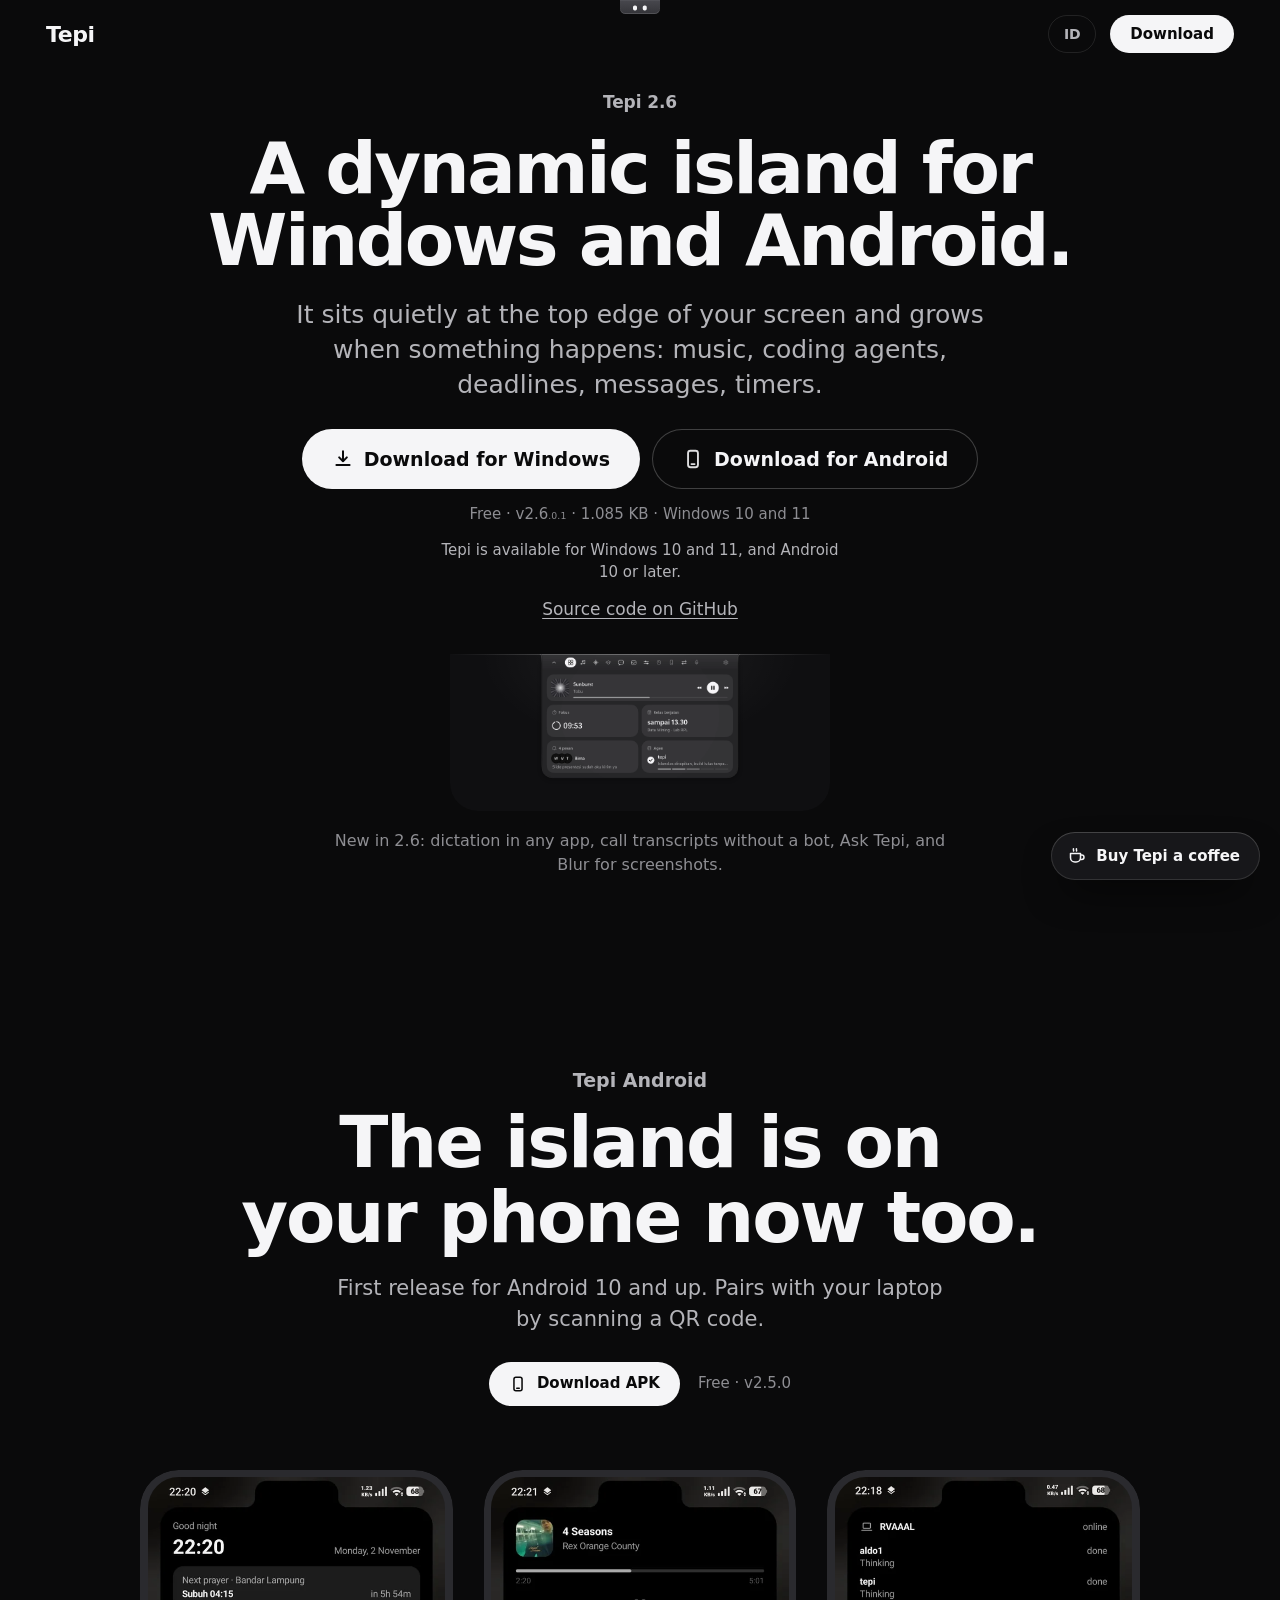
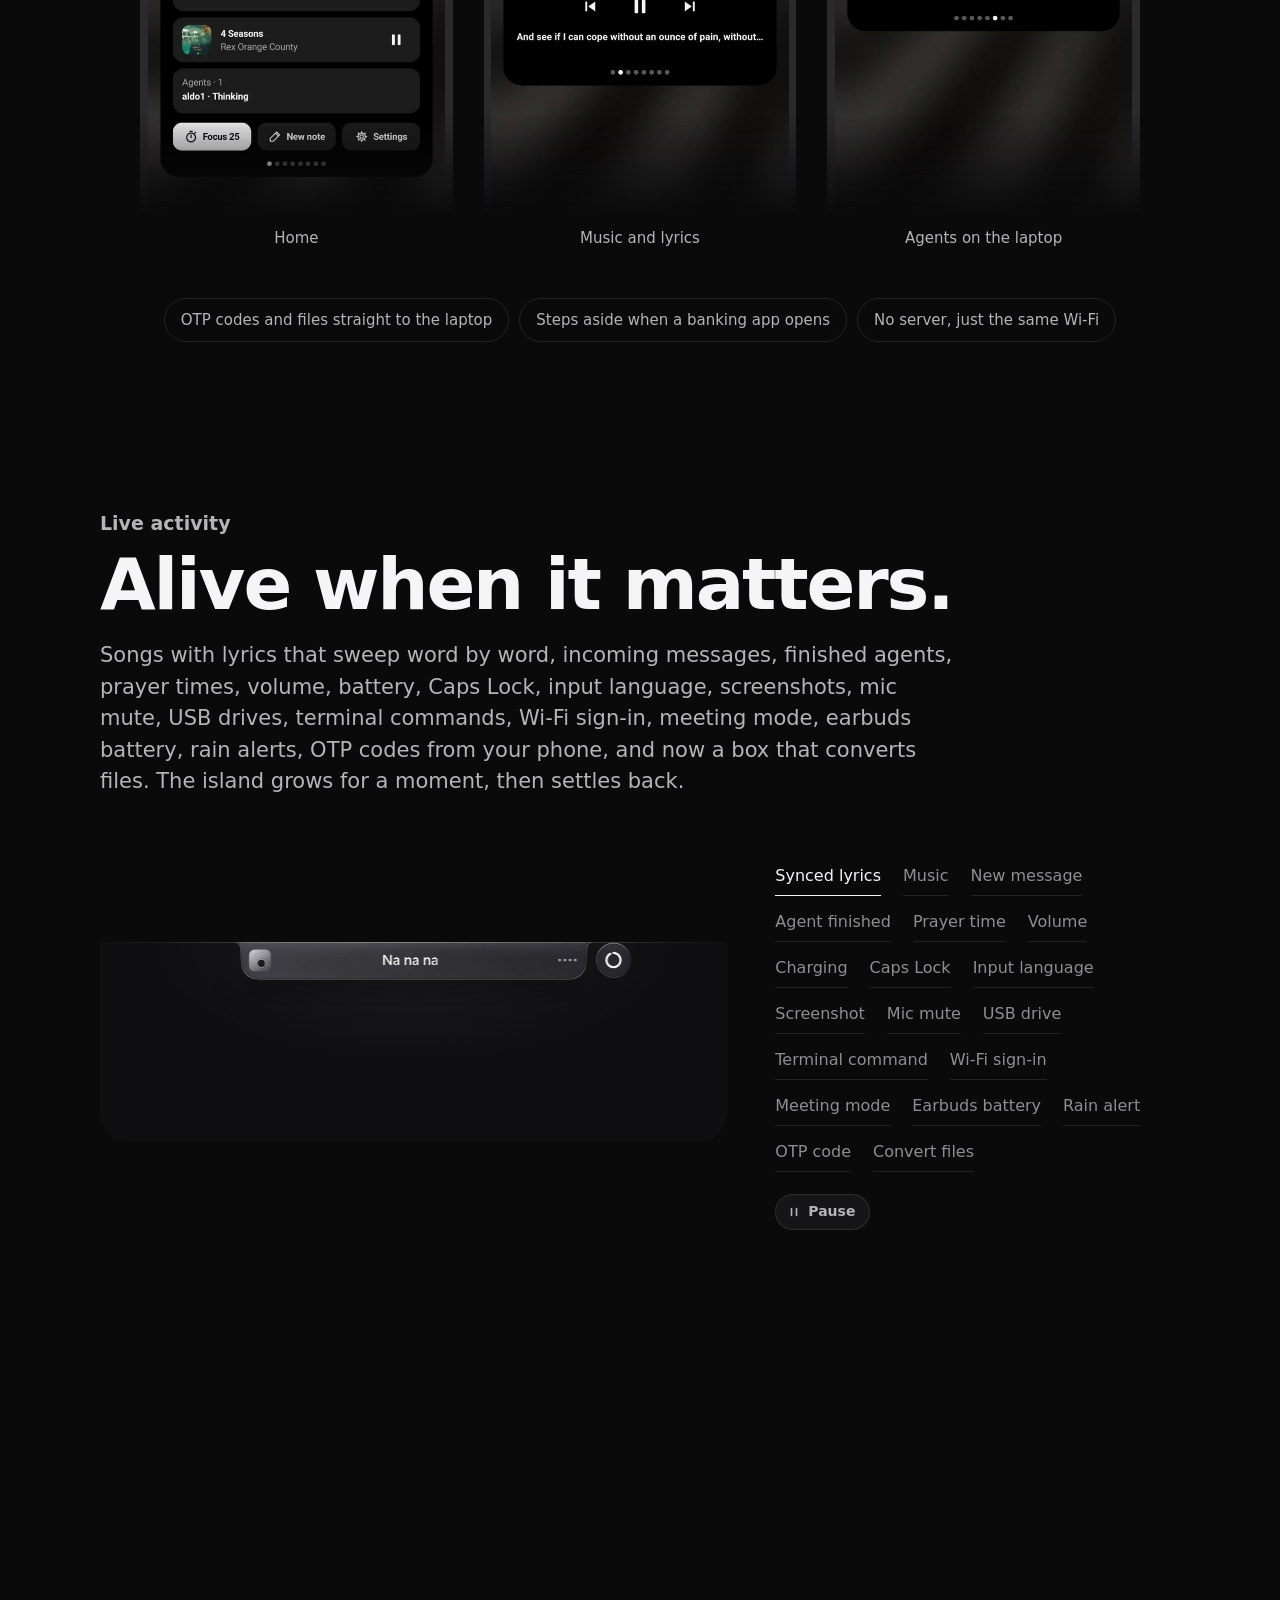
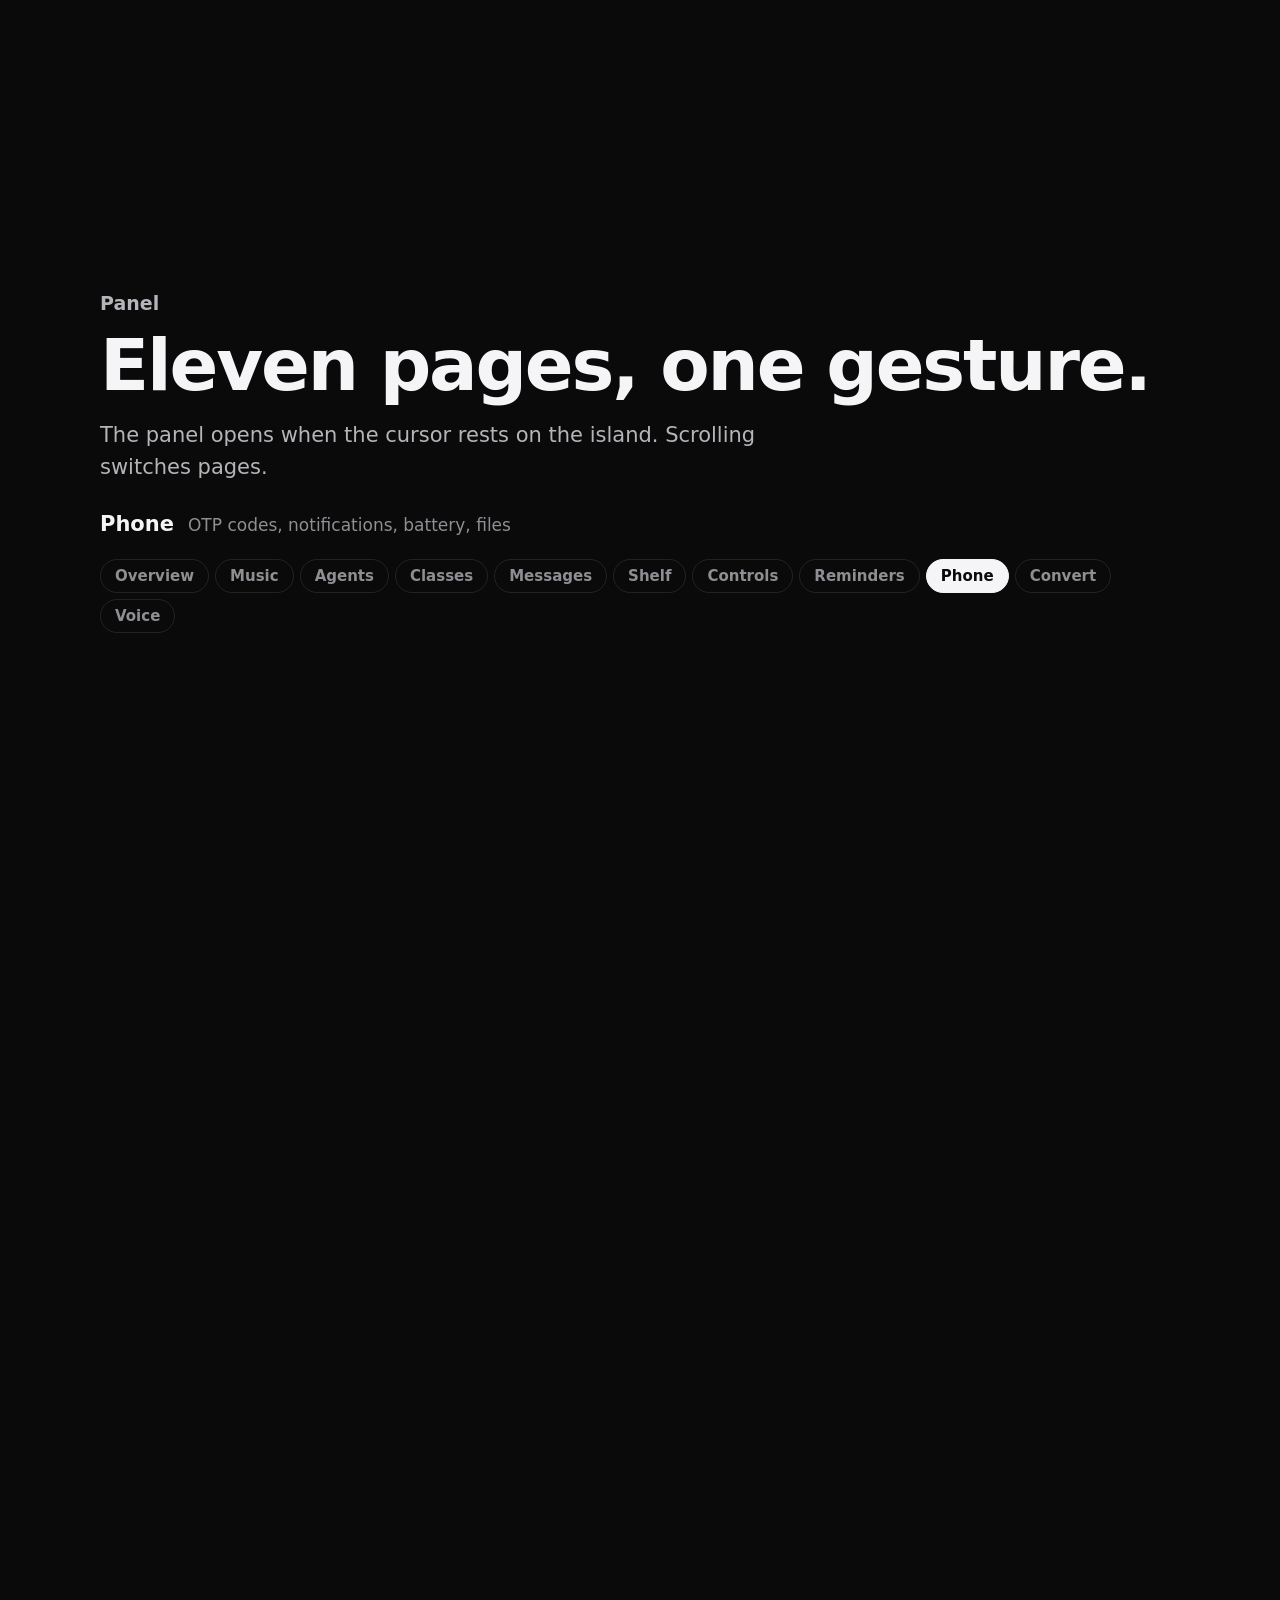
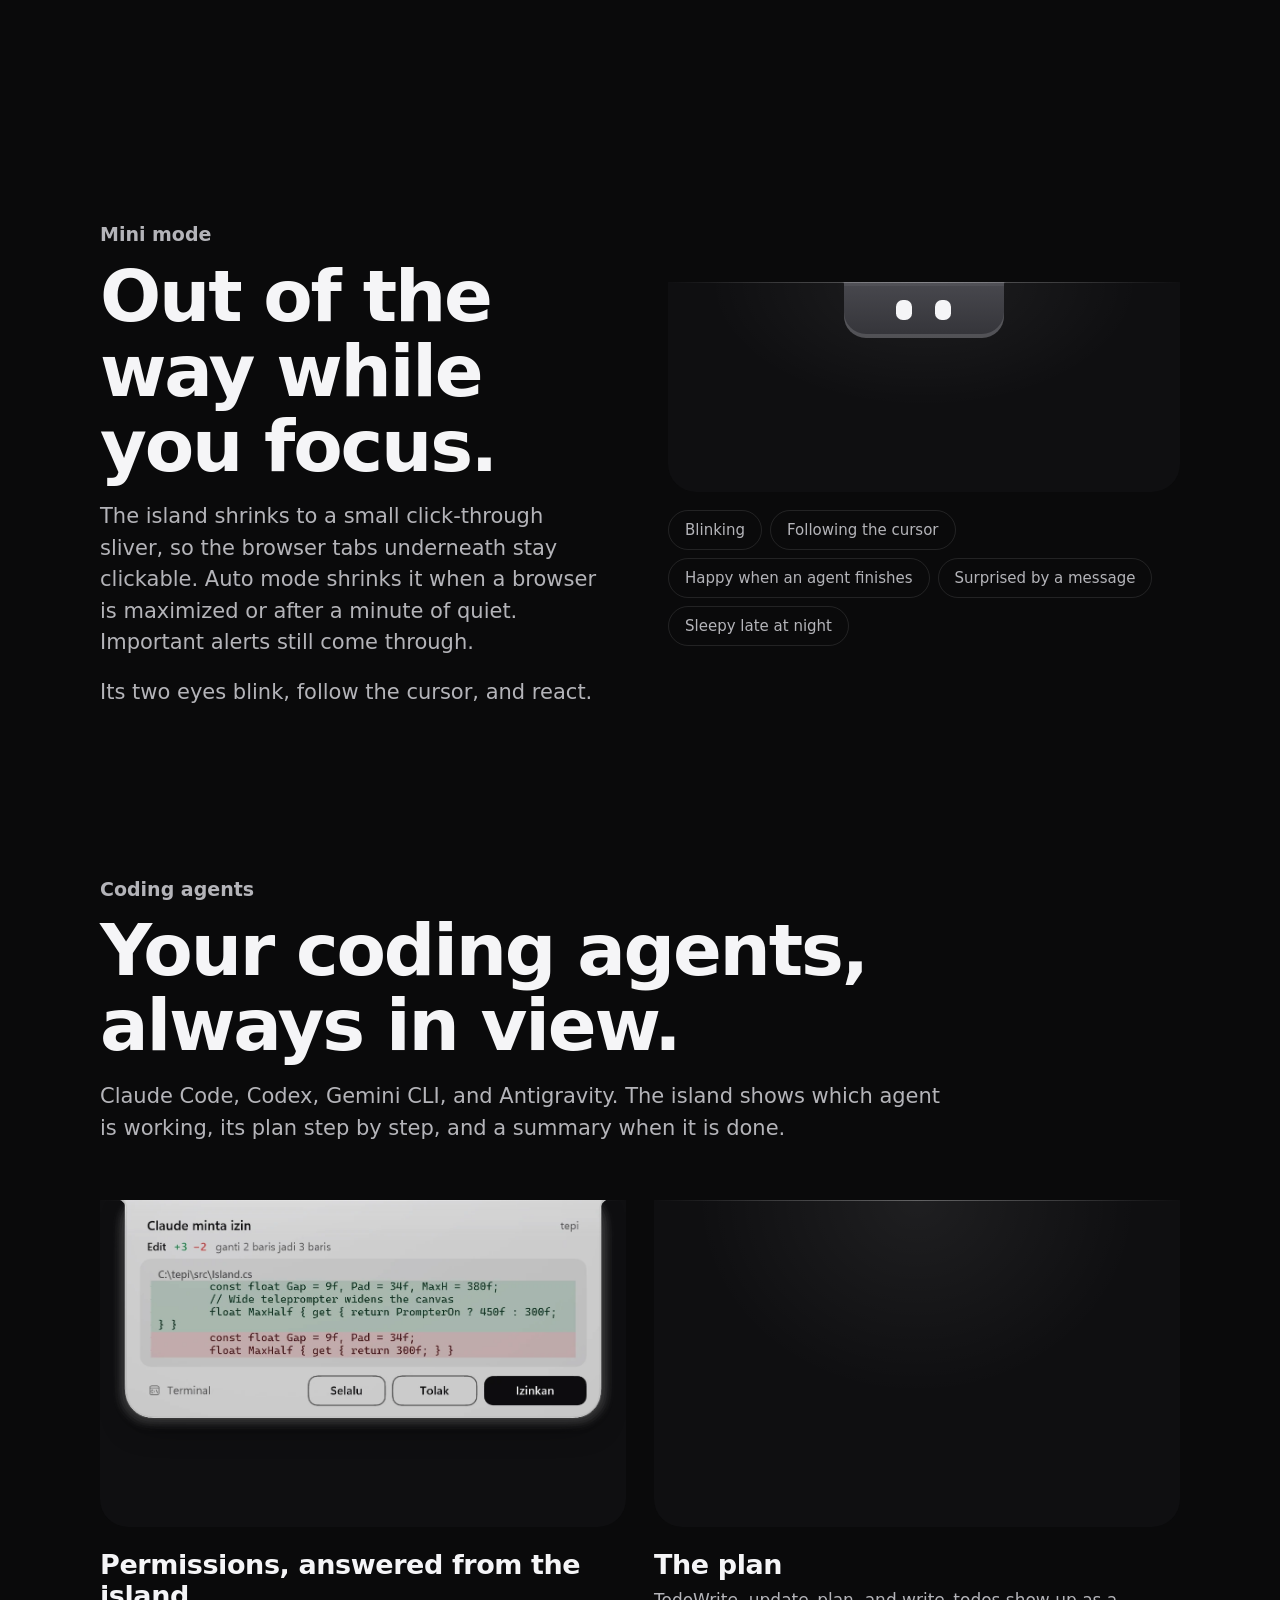
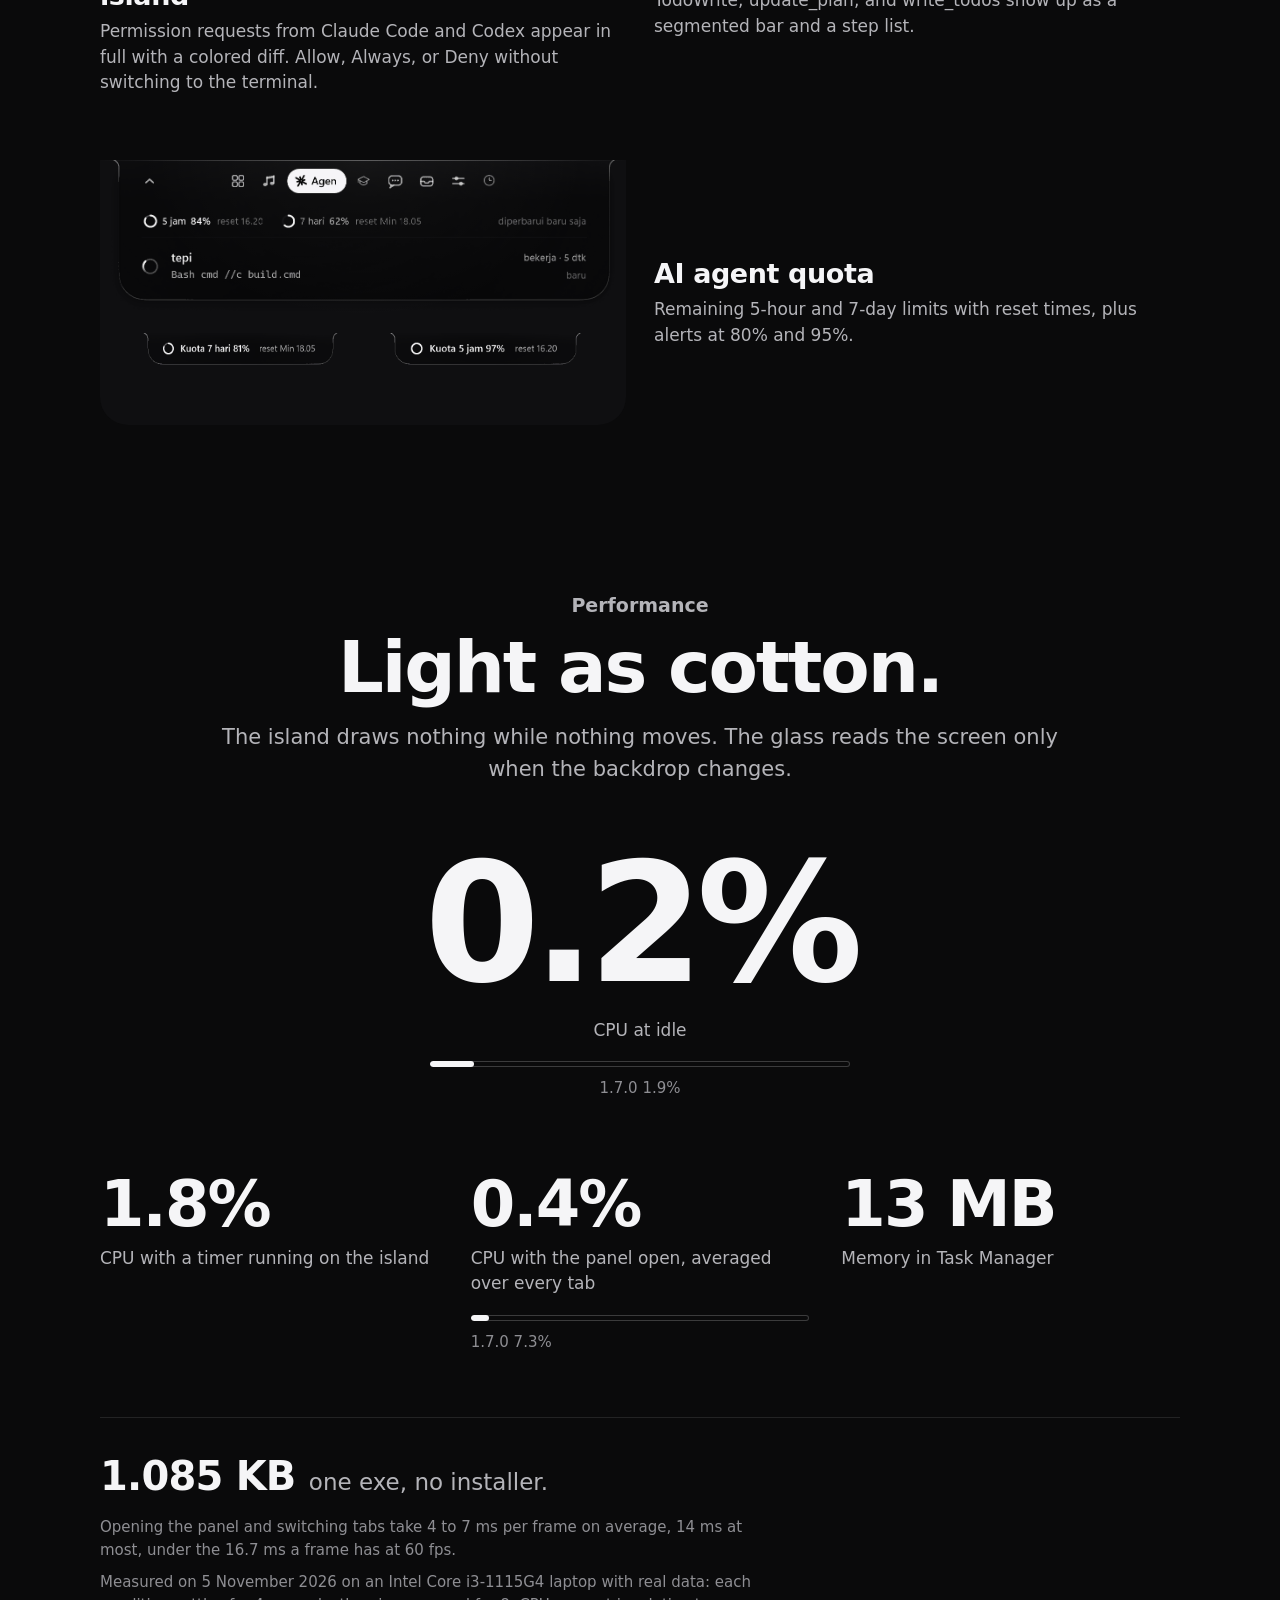
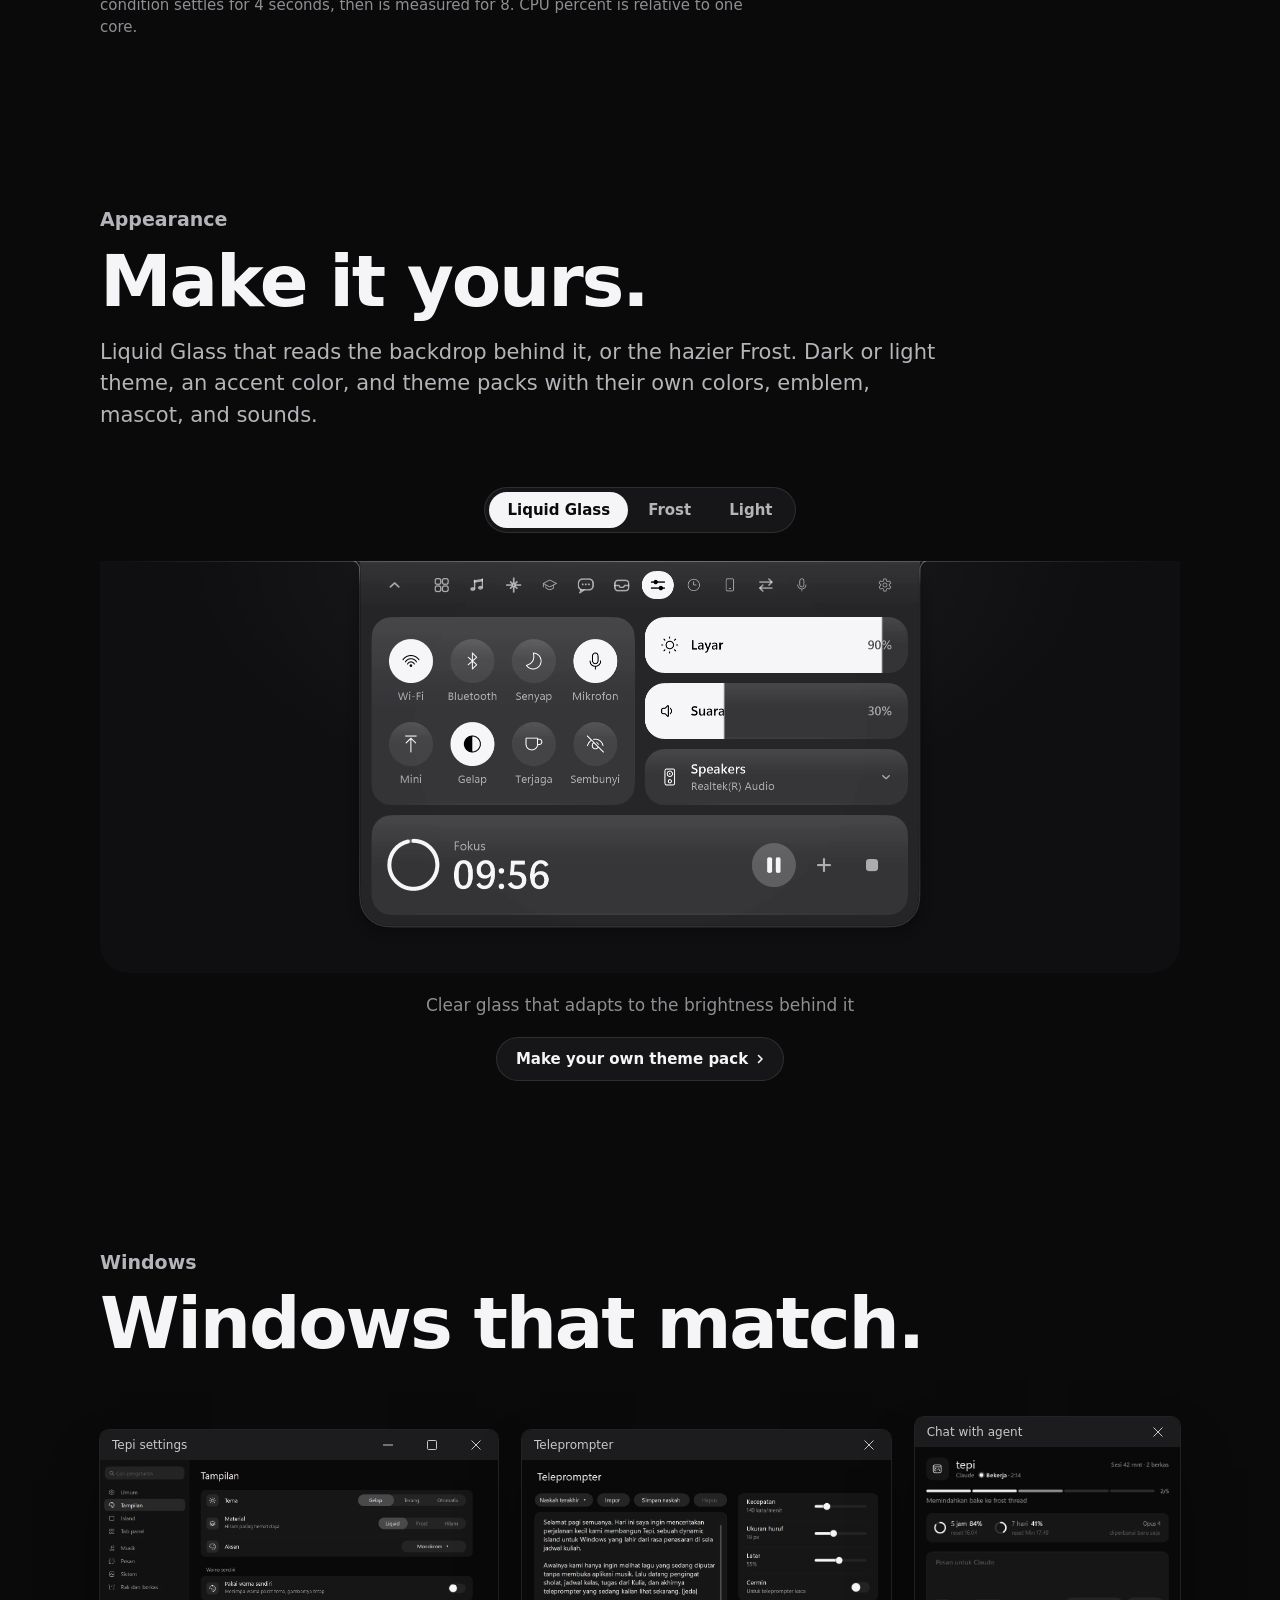
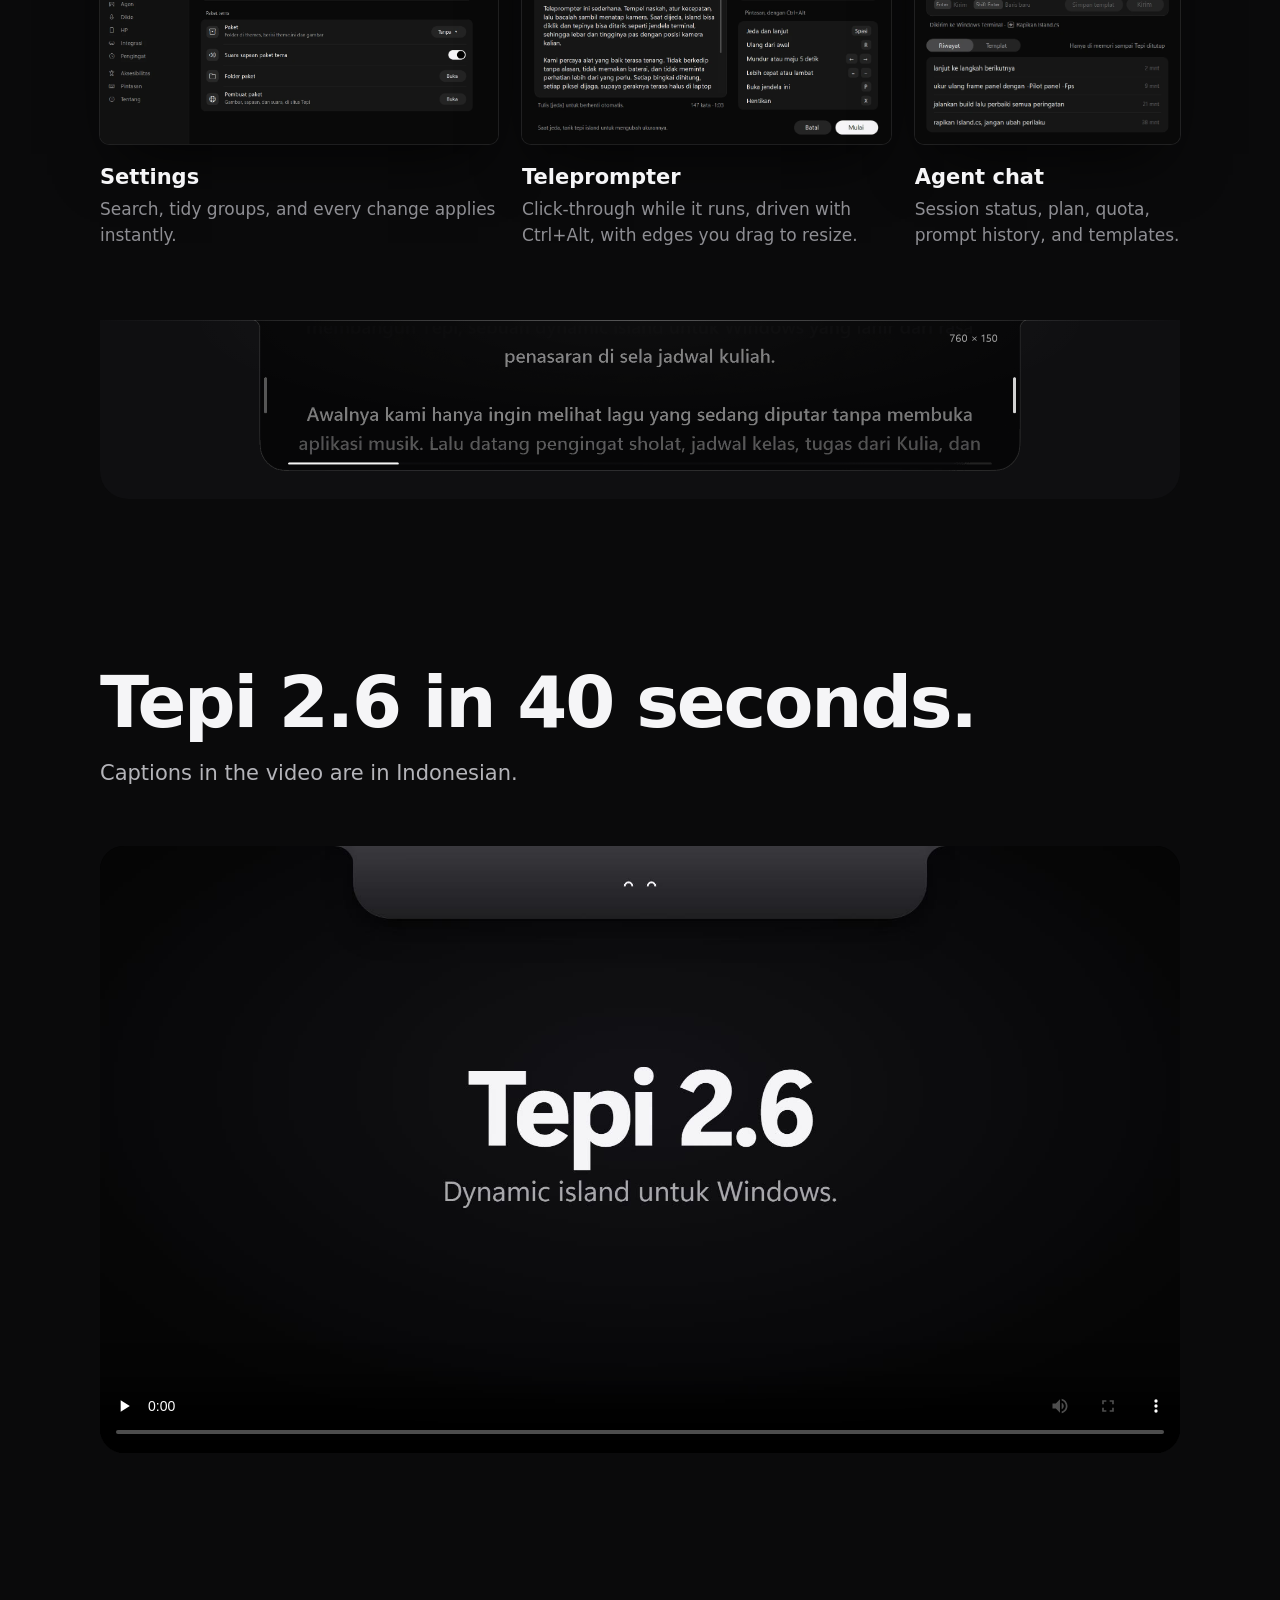
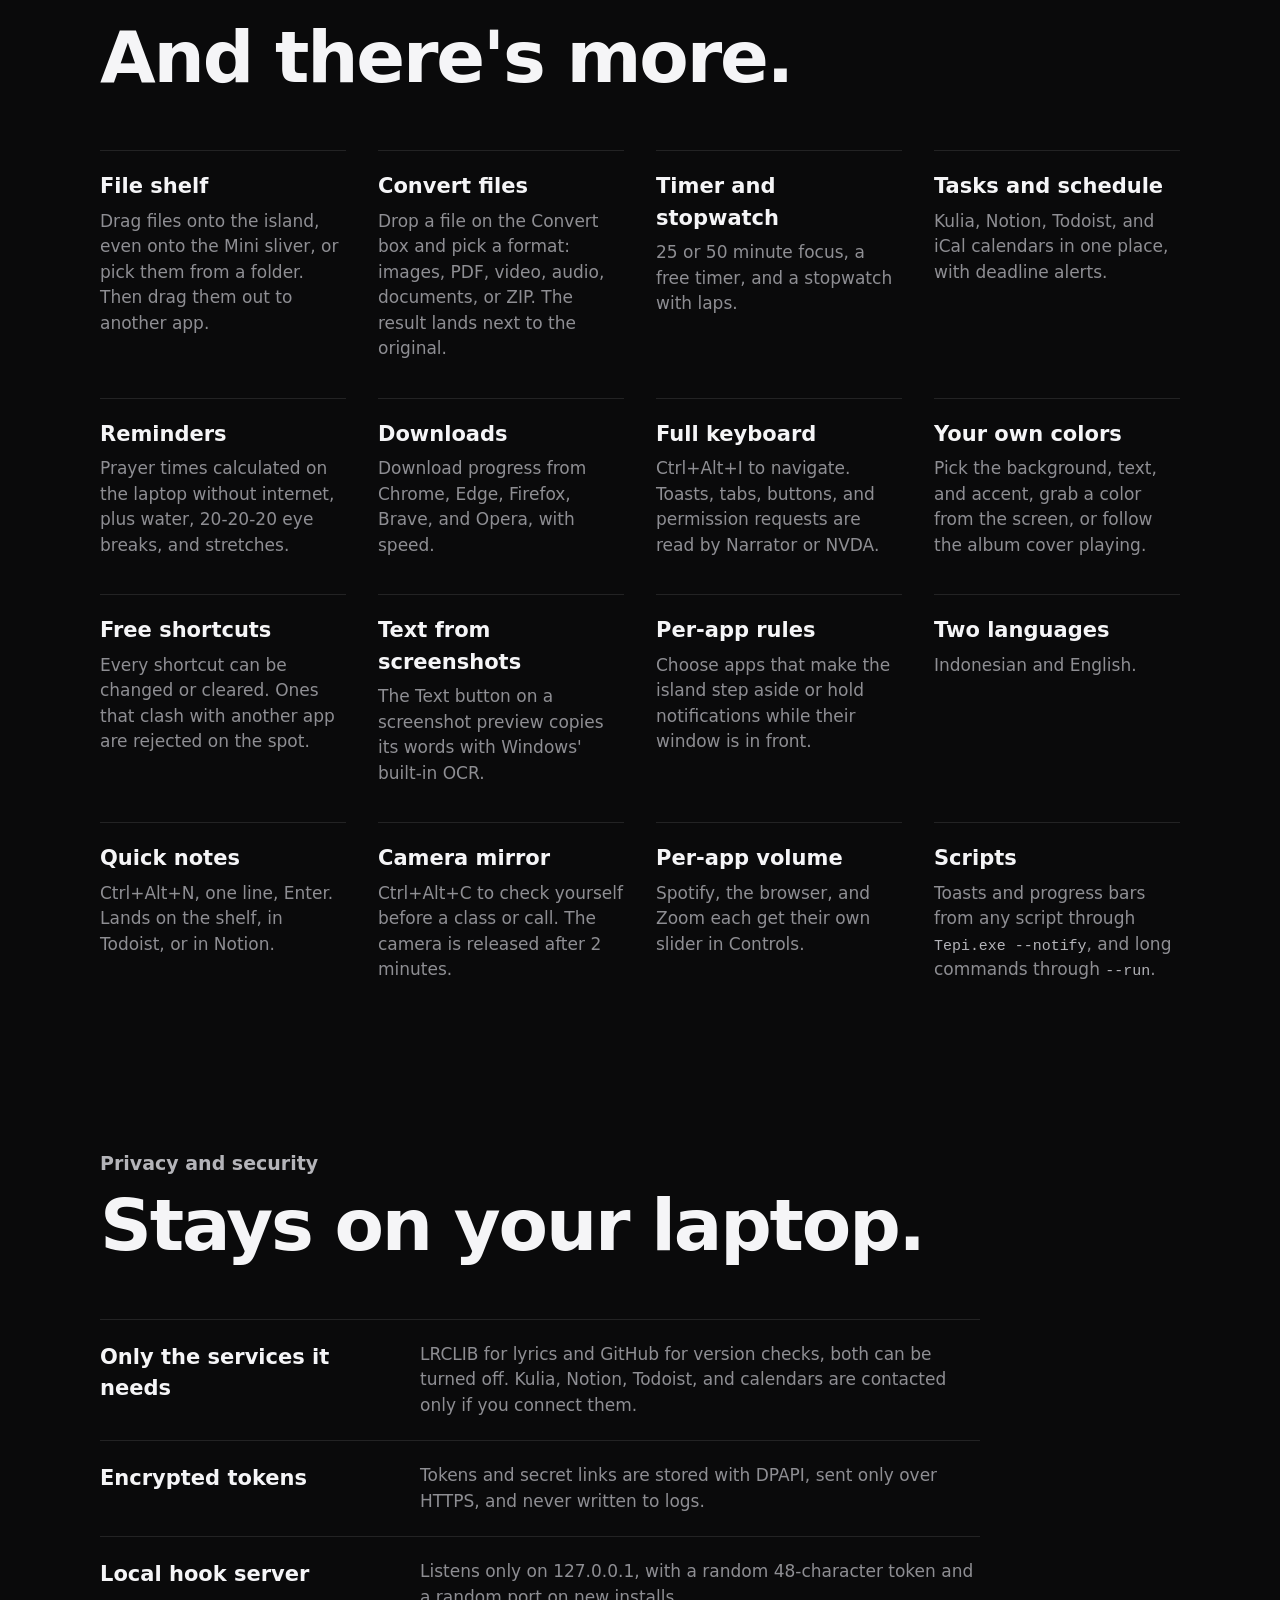
==== commit 28fbc6e2: "Situs ikut Tepi 2.6.0.1" ====
--- a/index.html
+++ b/index.html
@@ -37,8 +37,8 @@
   "description": "Dynamic island untuk Windows 10 dan 11: lagu dan lirik, agent coding, tugas, pesan, timer, dan teleprompter di tepi atas layar.",
   "url": "https://odlaver.github.io/tepi/",
   "downloadUrl": "https://github.com/odlaver/tepi/releases/latest/download/Tepi.exe",
-  "softwareVersion": "2.6.0",
-  "fileSize": "1083 KB",
+  "softwareVersion": "2.6.0.1",
+  "fileSize": "1085 KB",
   "operatingSystem": "Windows 10, Windows 11",
   "applicationCategory": "UtilitiesApplication",
   "inLanguage": ["id", "en"],
@@ -91,7 +91,7 @@
             <span data-i18n="cta.android">Unduh untuk Android</span>
           </a>
         </div>
-        <p class="meta"><span data-i18n="meta.free">Gratis</span> · v<span class="js-version"><span class="ver-main">2.6</span><span class="ver-tail">.0</span></span> · <span class="js-size">1.083 KB</span> · <span data-i18n="meta.os">Windows 10 dan 11</span><span class="js-dl-win" hidden> · <span class="js-n"></span> <span data-i18n="meta.dl">unduhan</span></span></p>
+        <p class="meta"><span data-i18n="meta.free">Gratis</span> · v<span class="js-version"><span class="ver-main">2.6</span><span class="ver-tail">.0.1</span></span> · <span class="js-size">1.085 KB</span> · <span data-i18n="meta.os">Windows 10 dan 11</span><span class="js-dl-win" hidden> · <span class="js-n"></span> <span data-i18n="meta.dl">unduhan</span></span></p>
         <p class="platform" hidden data-i18n="note.platform">Tepi tersedia untuk Windows 10 dan 11, serta Android 10 ke atas.</p>
         <a class="link" href="https://github.com/odlaver/tepi" data-i18n="hero.source">Kode sumber di GitHub</a>
       </div>
@@ -289,7 +289,7 @@
         </li>
       </ul>
       <div class="perf-foot">
-        <p class="exe"><b class="js-size">1.083 KB</b> <span data-i18n="perf.exe">satu file exe, tanpa instalasi.</span></p>
+        <p class="exe"><b class="js-size">1.085 KB</b> <span data-i18n="perf.exe">satu file exe, tanpa instalasi.</span></p>
         <p class="note" data-i18n="perf.frame">Membuka panel dan pindah tab rata-rata 4–7 ms per frame, paling lama 14 ms, di bawah 16,7 ms untuk 60 fps.</p>
         <p class="note" data-i18n="perf.note">Diukur 5 November 2026 di laptop Intel Core i3-1115G4 dengan data asli: tiap kondisi dibiarkan tenang 4 detik, lalu diukur 8 detik. Persen CPU dihitung terhadap satu core.</p>
       </div>
@@ -414,14 +414,14 @@
           <span data-i18n="cta.android">Unduh untuk Android</span>
         </a>
       </div>
-      <p class="meta"><span data-i18n="meta.free">Gratis</span> · v<span class="js-version"><span class="ver-main">2.6</span><span class="ver-tail">.0</span></span> · <span class="js-size">1.083 KB</span><span class="js-dl-win" hidden> · <span class="js-n"></span> <span data-i18n="meta.dl">unduhan</span></span></p>
+      <p class="meta"><span data-i18n="meta.free">Gratis</span> · v<span class="js-version"><span class="ver-main">2.6</span><span class="ver-tail">.0.1</span></span> · <span class="js-size">1.085 KB</span><span class="js-dl-win" hidden> · <span class="js-n"></span> <span data-i18n="meta.dl">unduhan</span></span></p>
       <p class="again" data-i18n="dl.again">Sudah memasang Tepi? Klik kanan ikon Tepi, lalu Perbarui ke Tepi 2.6. Berikutnya cukup Pengaturan › Tentang › Cek pembaruan.</p>
       <p class="platform" hidden data-i18n="note.platform">Tepi tersedia untuk Windows 10 dan 11, serta Android 10 ke atas.</p>
       <dl class="facts">
         <div><dt data-i18n="dl.req">Syarat</dt><dd data-i18n="dl.req.d">Windows 10 versi 2004 atau lebih baru, atau Windows 11, 64-bit. .NET Framework 4.8 sudah bawaan Windows.</dd></div>
         <div><dt>SmartScreen</dt><dd data-i18n="dl.ss.d">Exe belum ditandatangani, jadi Windows SmartScreen bisa memunculkan peringatan. Pilih More info, lalu Run anyway.</dd></div>
         <div><dt data-i18n="dl.apk">Tepi Android</dt><dd data-i18n="dl.apk.d">APK untuk Android 10 ke atas dengan prosesor arm64. Di Android 13 ke atas, buka Info aplikasi › ⋮ › Izinkan setelan terbatas sebelum memberi akses notifikasi.</dd></div>
-        <div><dt>SHA-256 Tepi.exe</dt><dd class="sha"><code class="js-sha">C480A6DE764B7E0BDF3EE3F8B13ECFBD89E5D37C9C2769E4BE2FBFA37624021D</code><button type="button" class="btn-ghost" id="copy" data-i18n="dl.copy">Salin</button></dd></div>
+        <div><dt>SHA-256 Tepi.exe</dt><dd class="sha"><code class="js-sha">F3311E29B28642067844F042EA8A384D7978FCA45CE429F6AF69D28EC55694C1</code><button type="button" class="btn-ghost" id="copy" data-i18n="dl.copy">Salin</button></dd></div>
       </dl>
       <a class="link" href="https://github.com/odlaver/tepi/releases" data-i18n="dl.releases">Semua rilis</a>
       <div class="coffee">
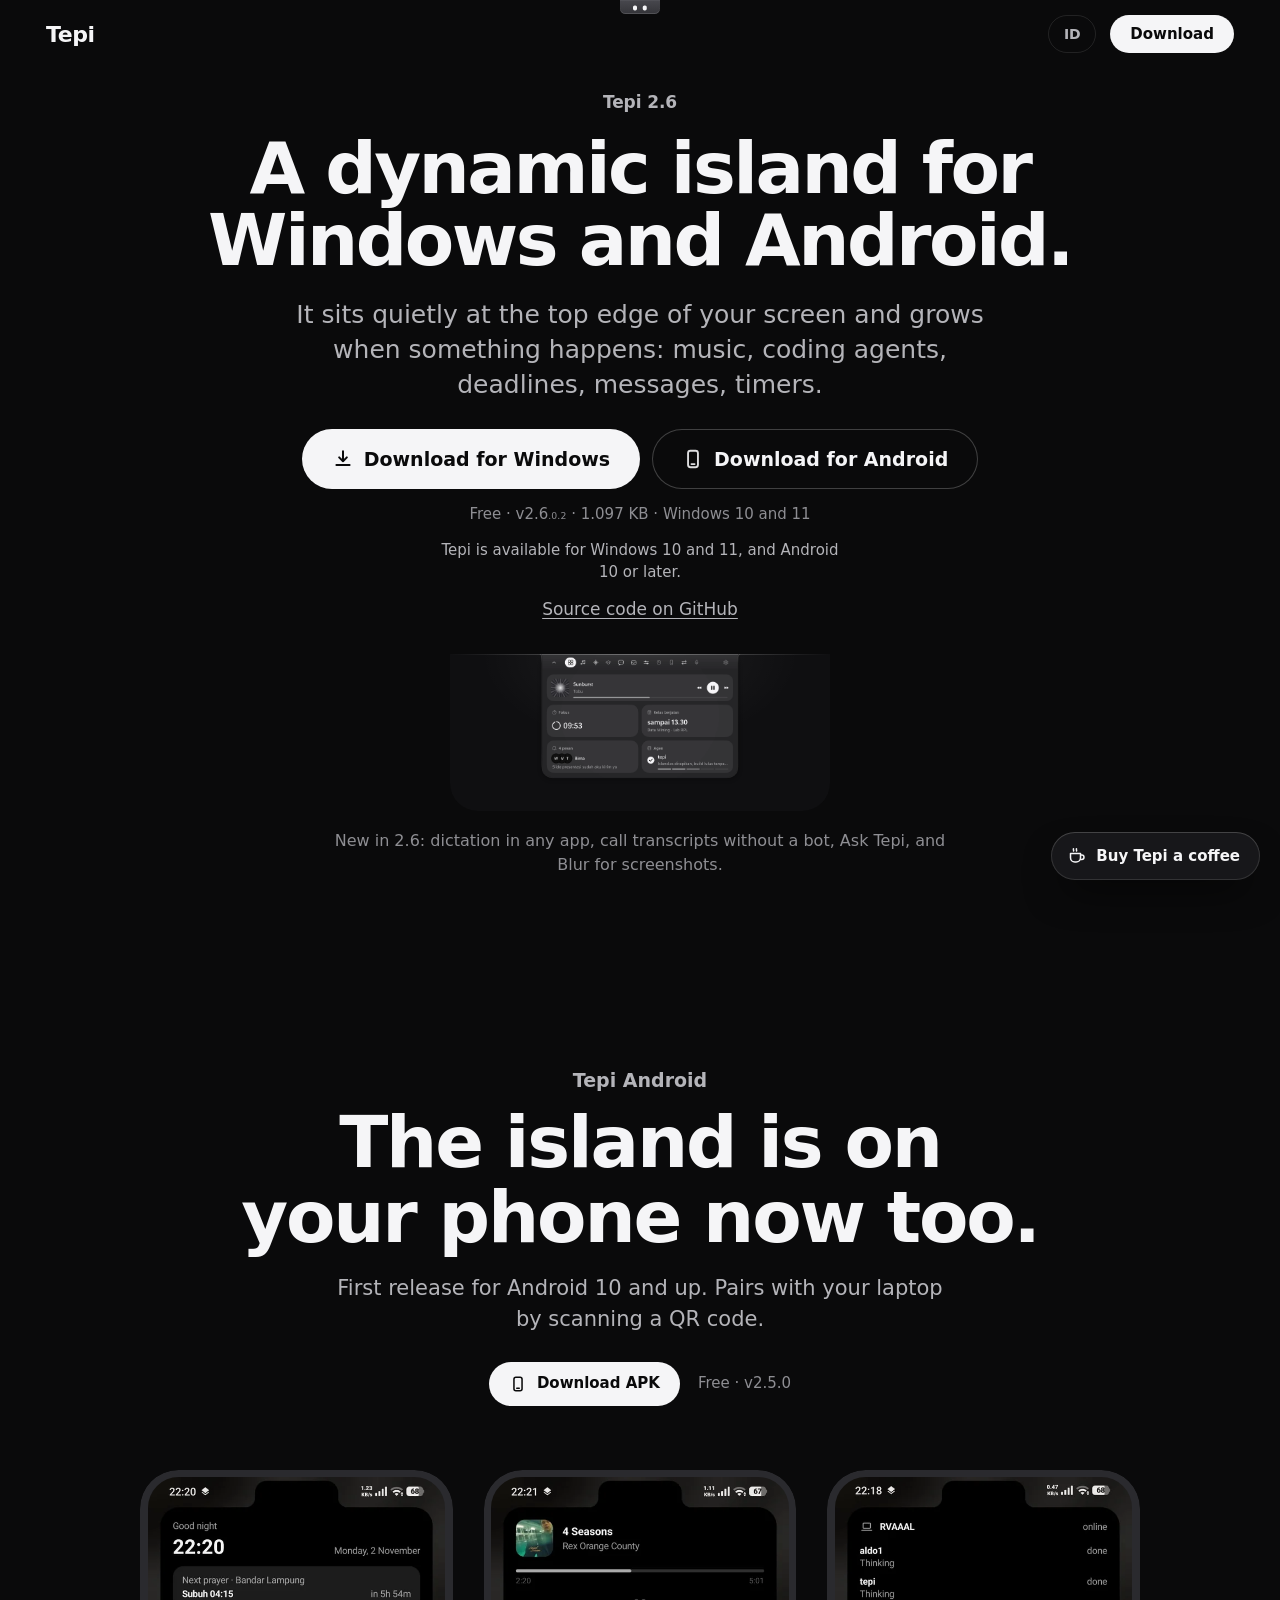
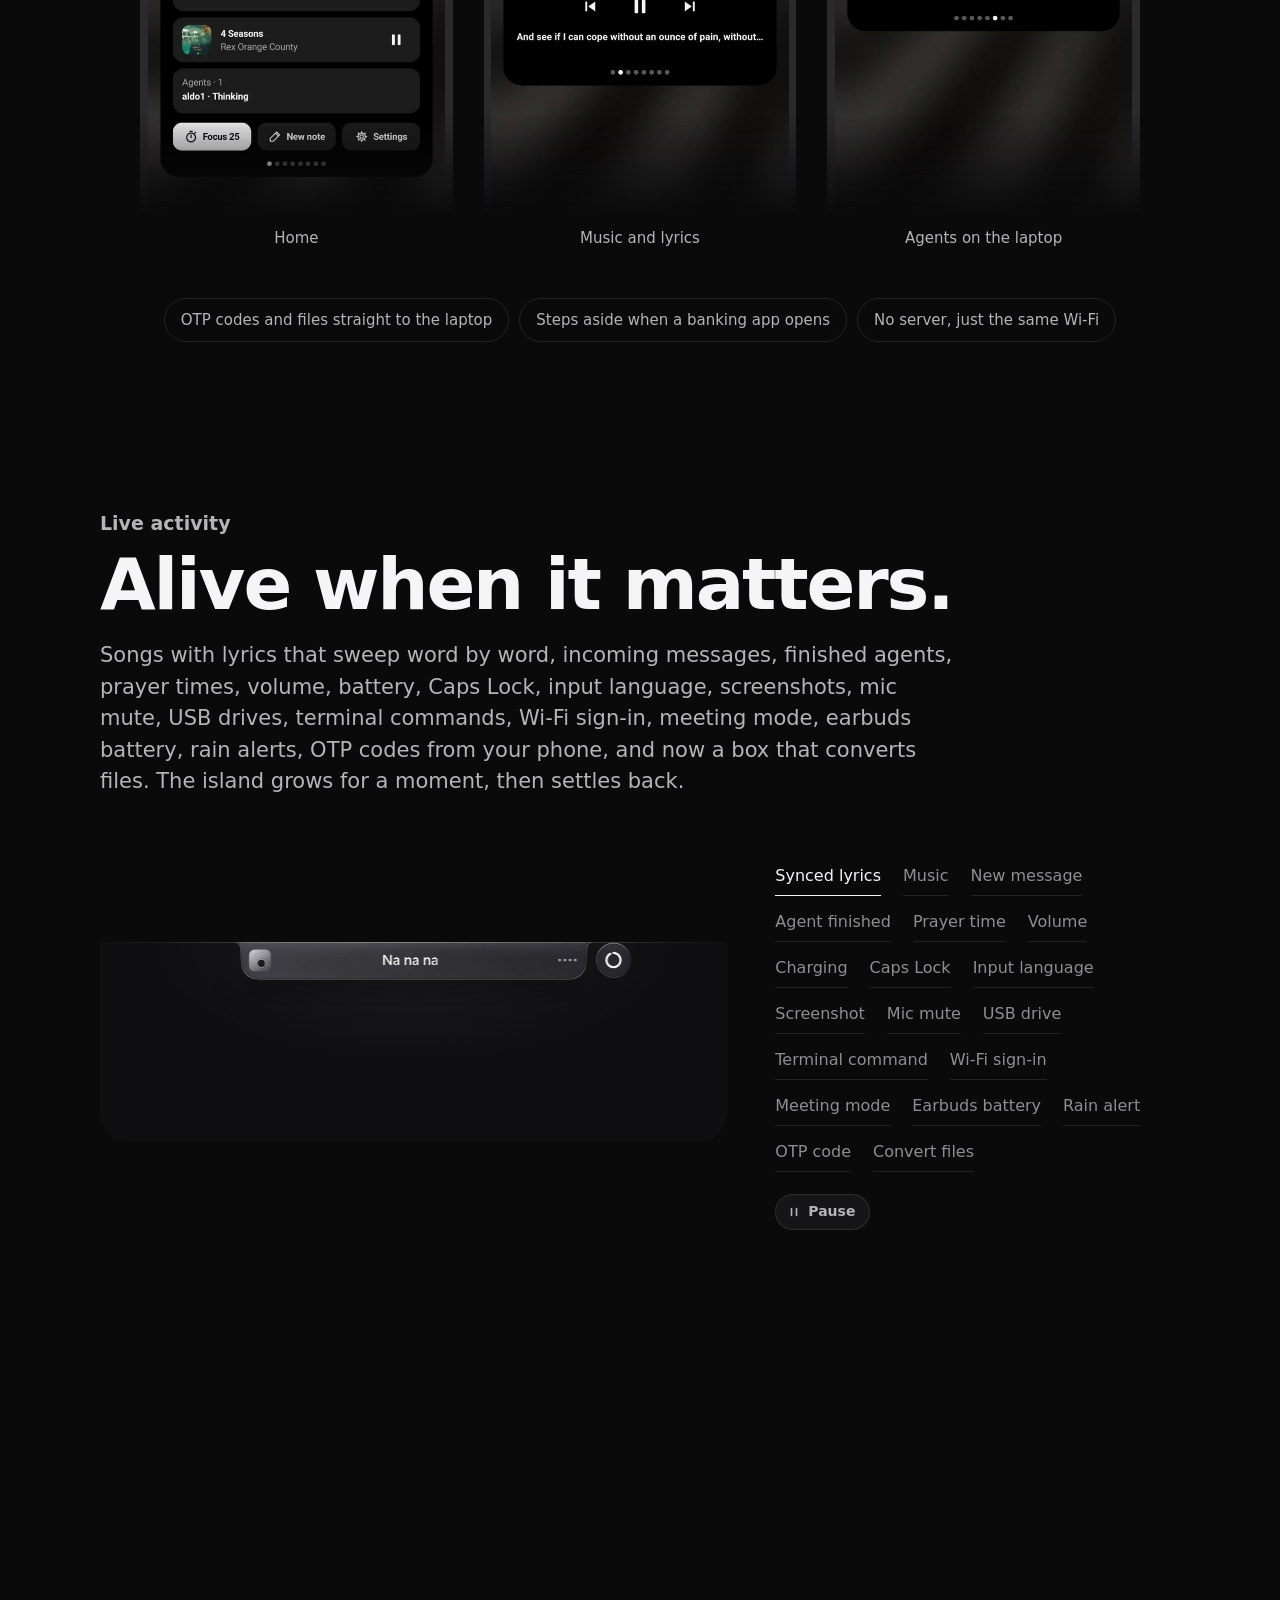
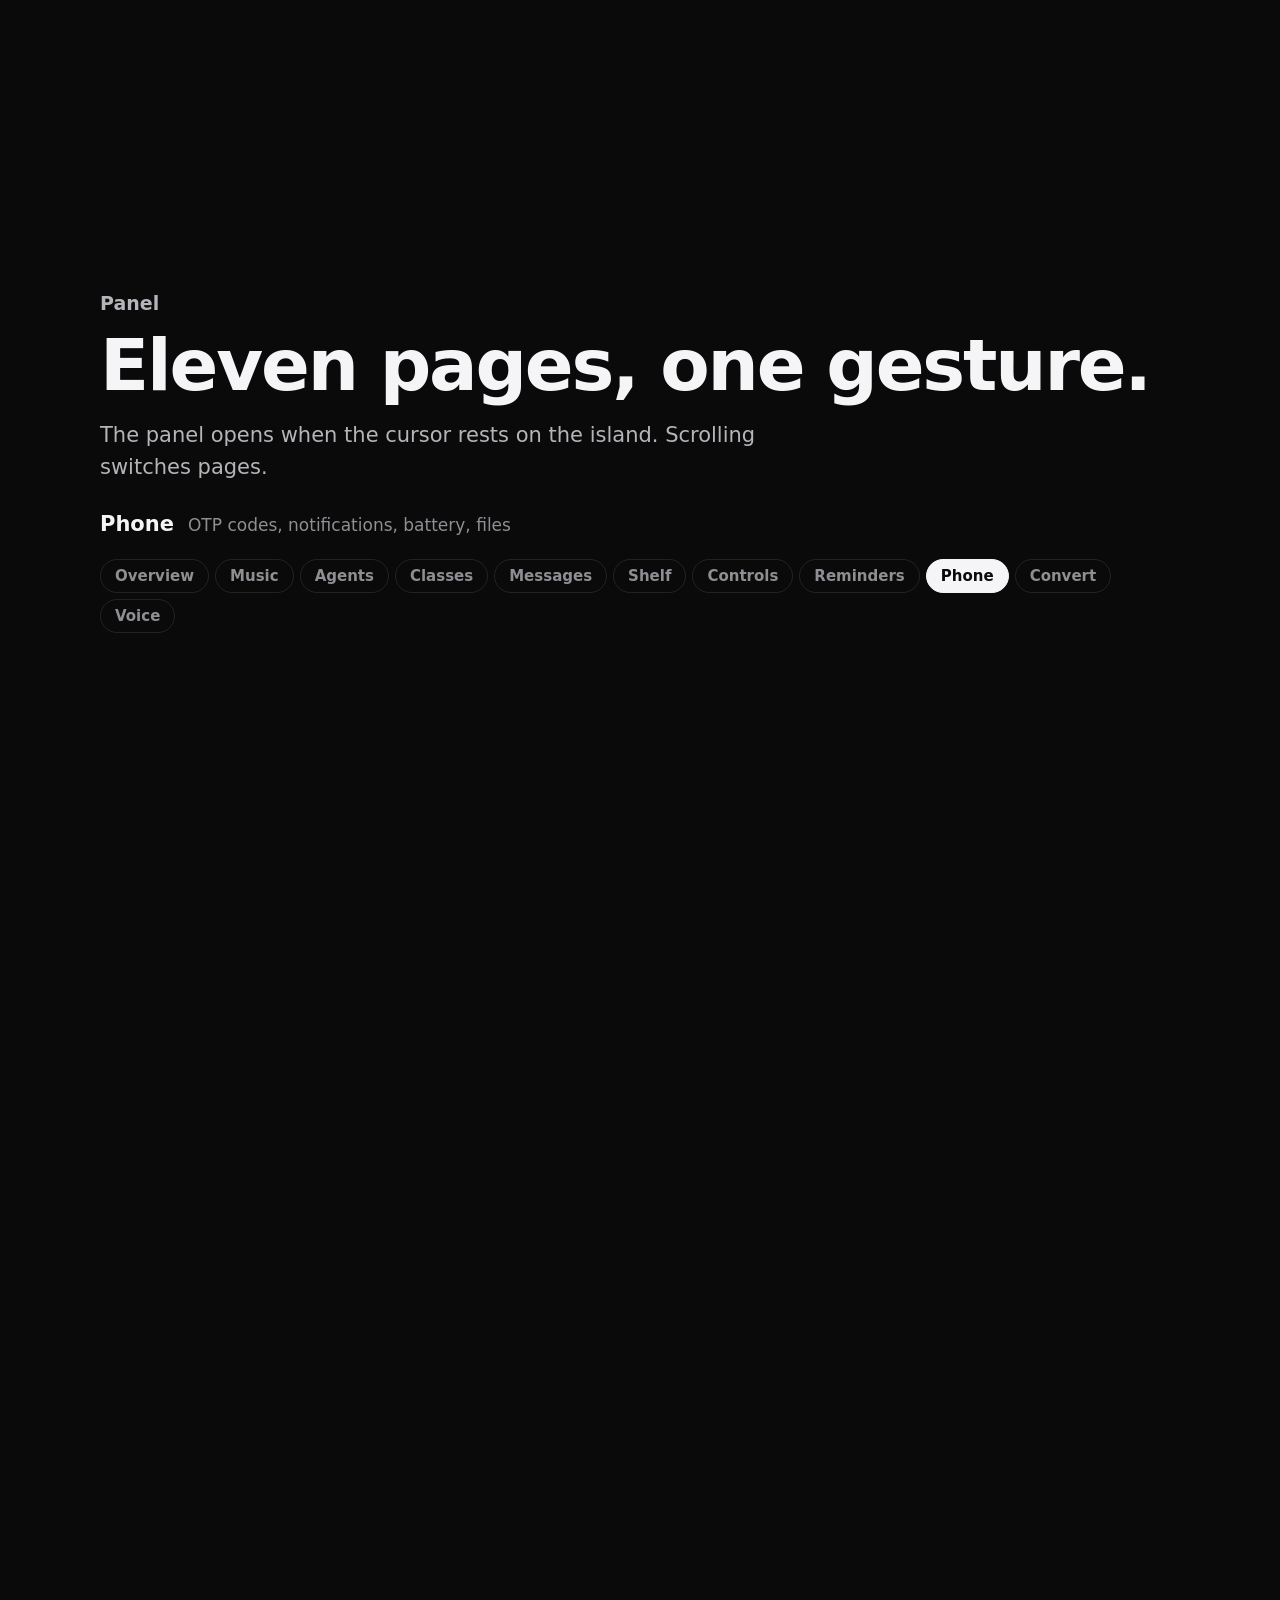
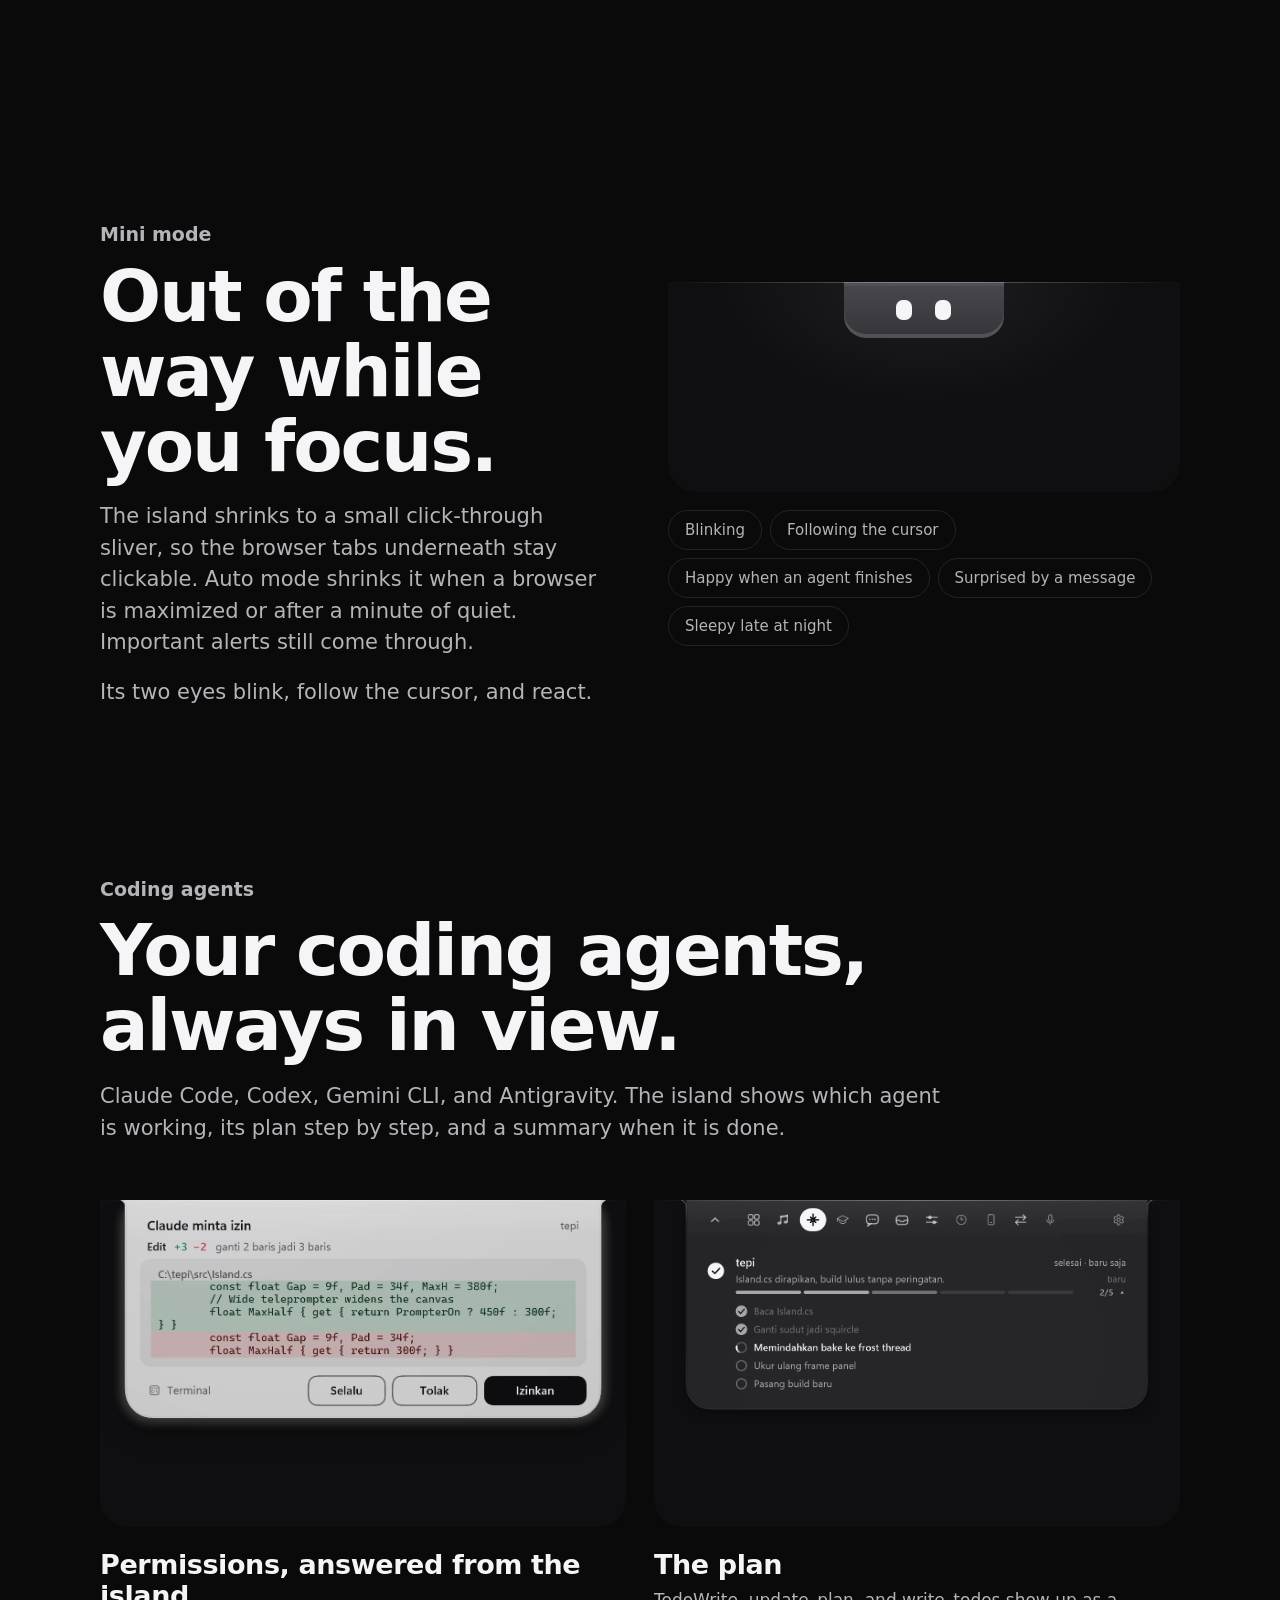
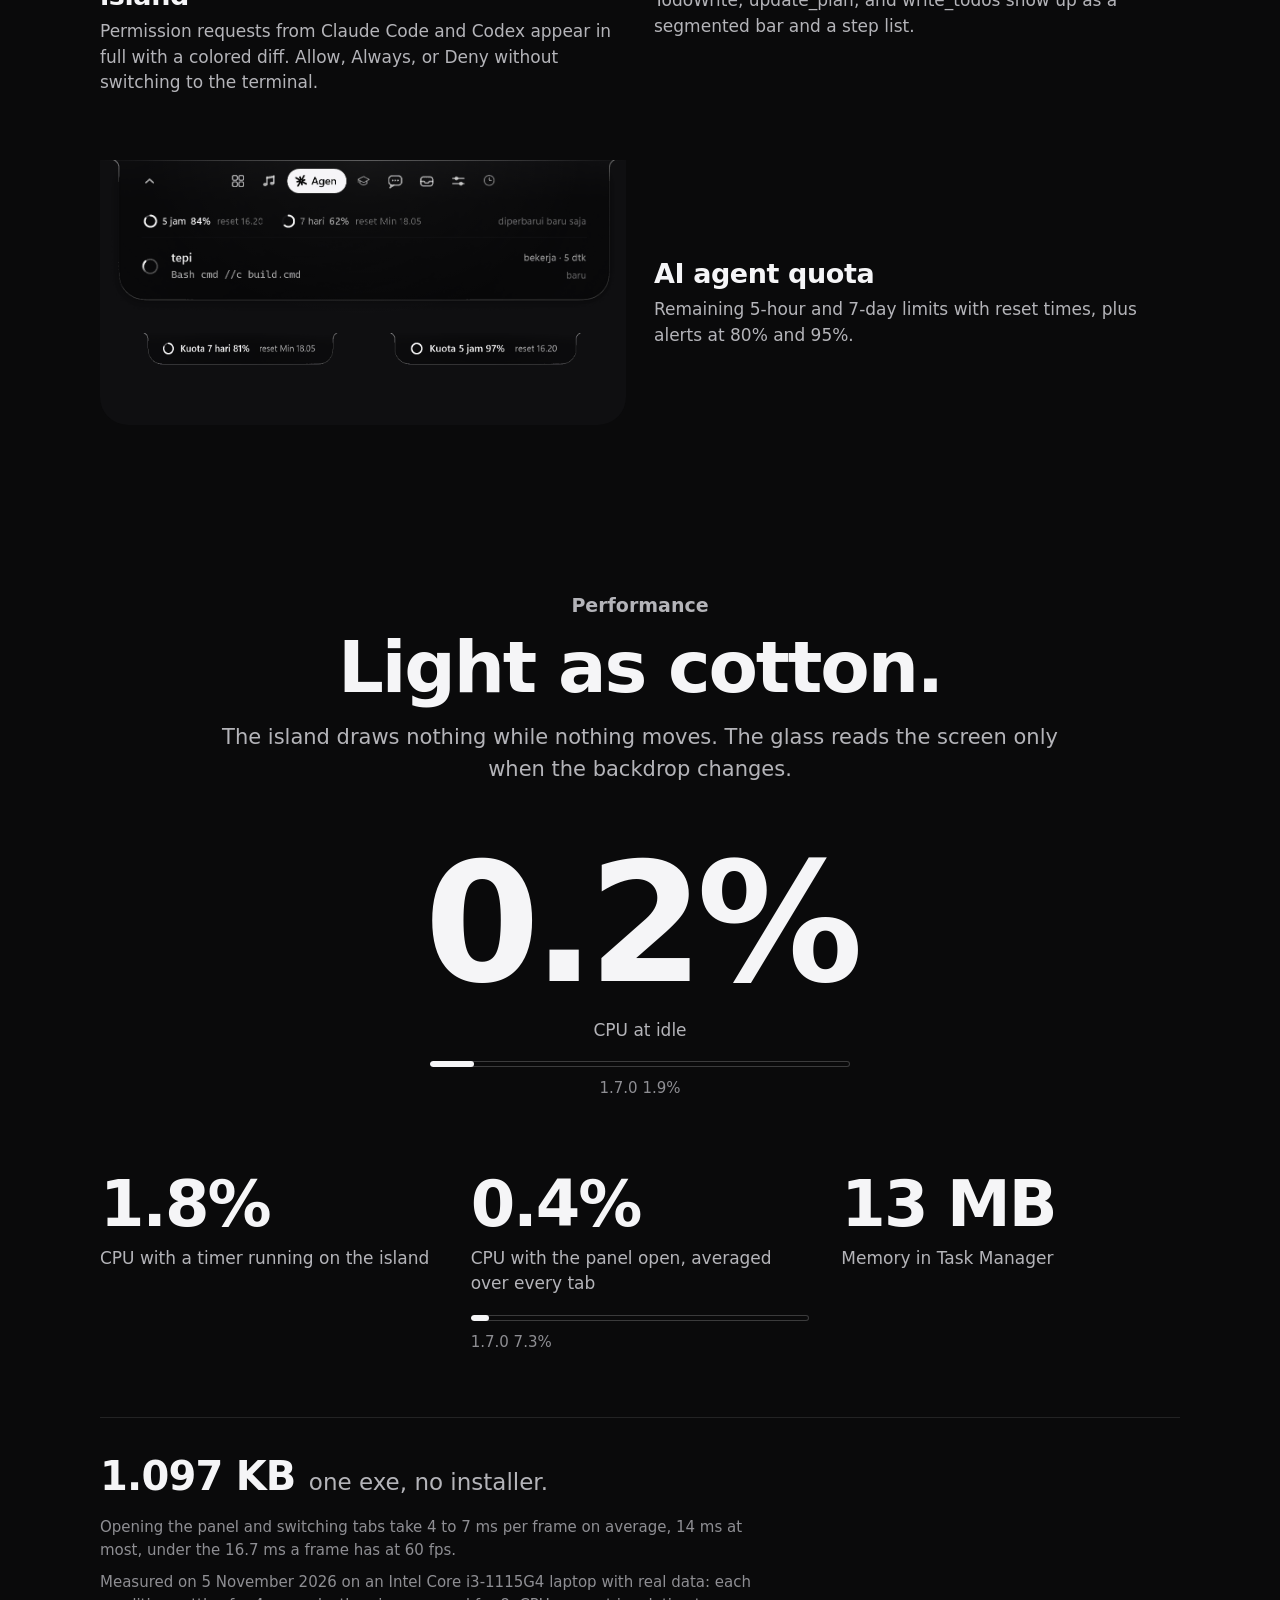
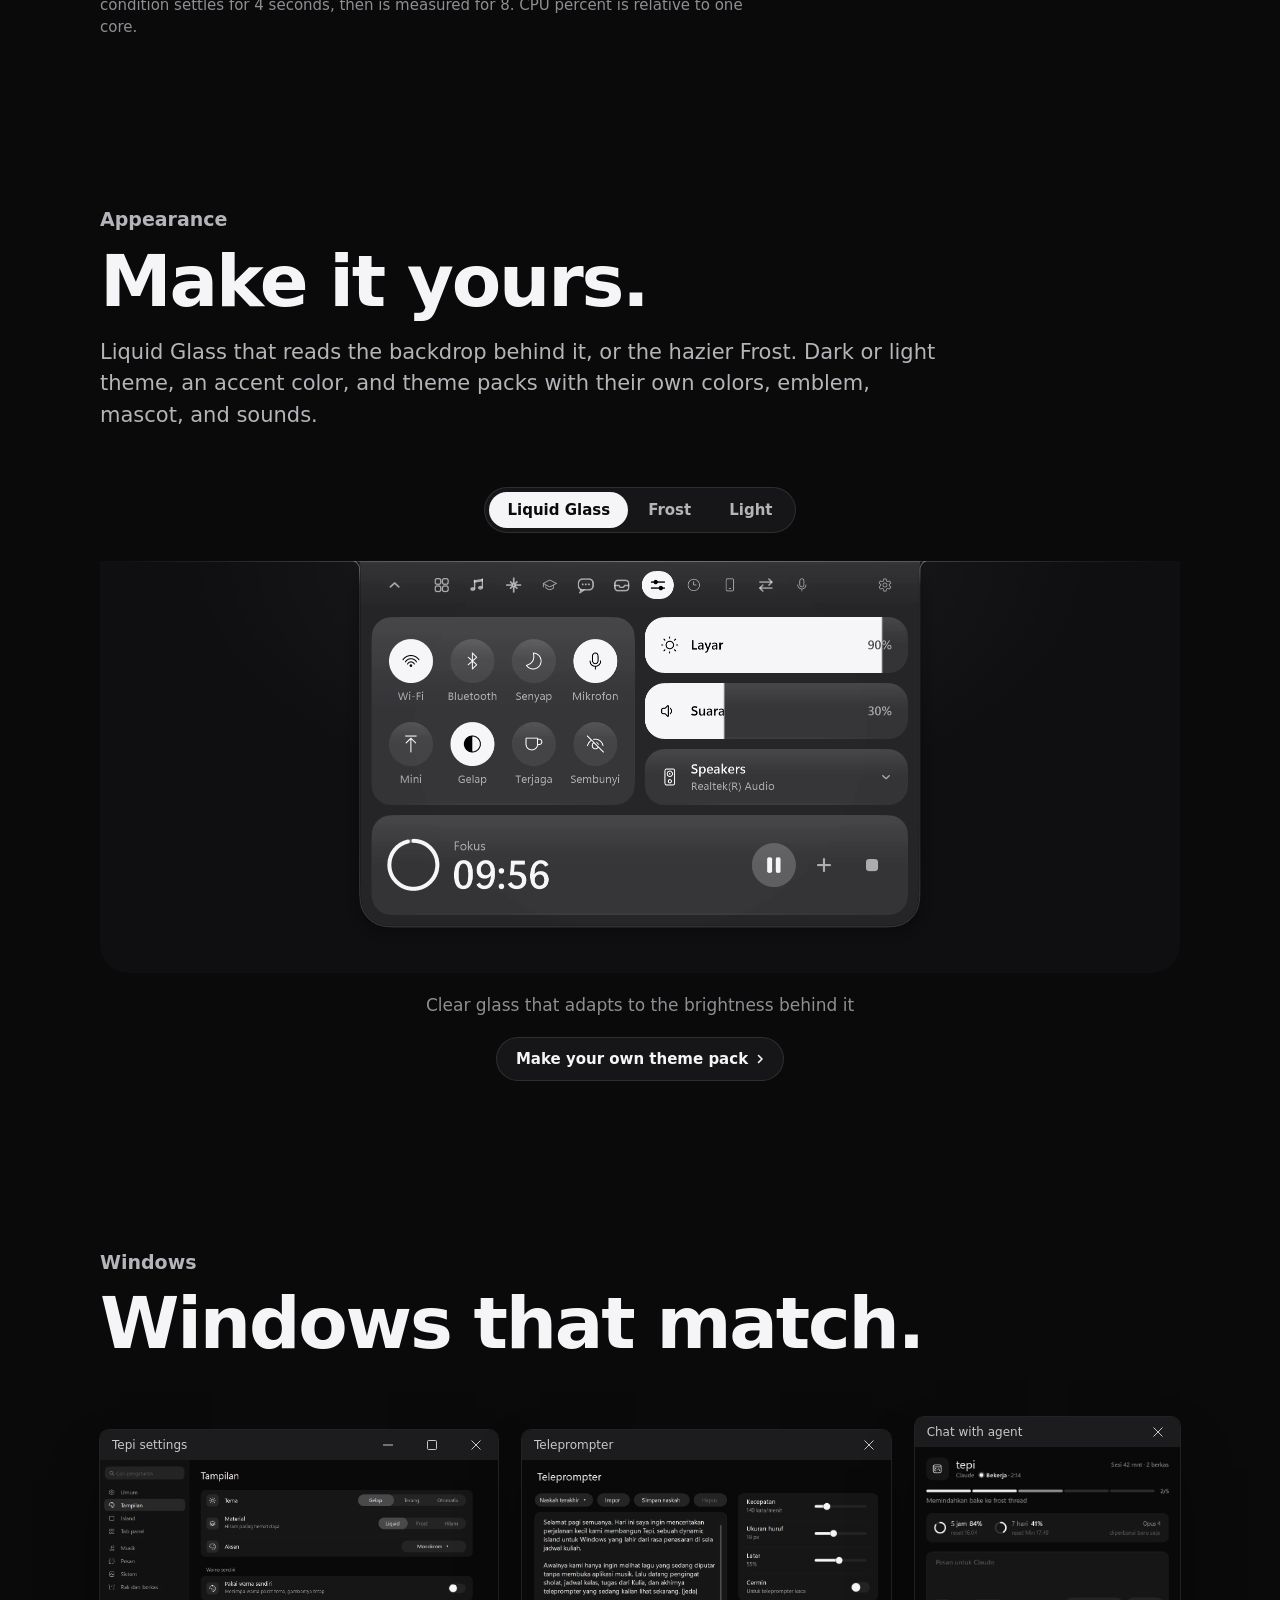
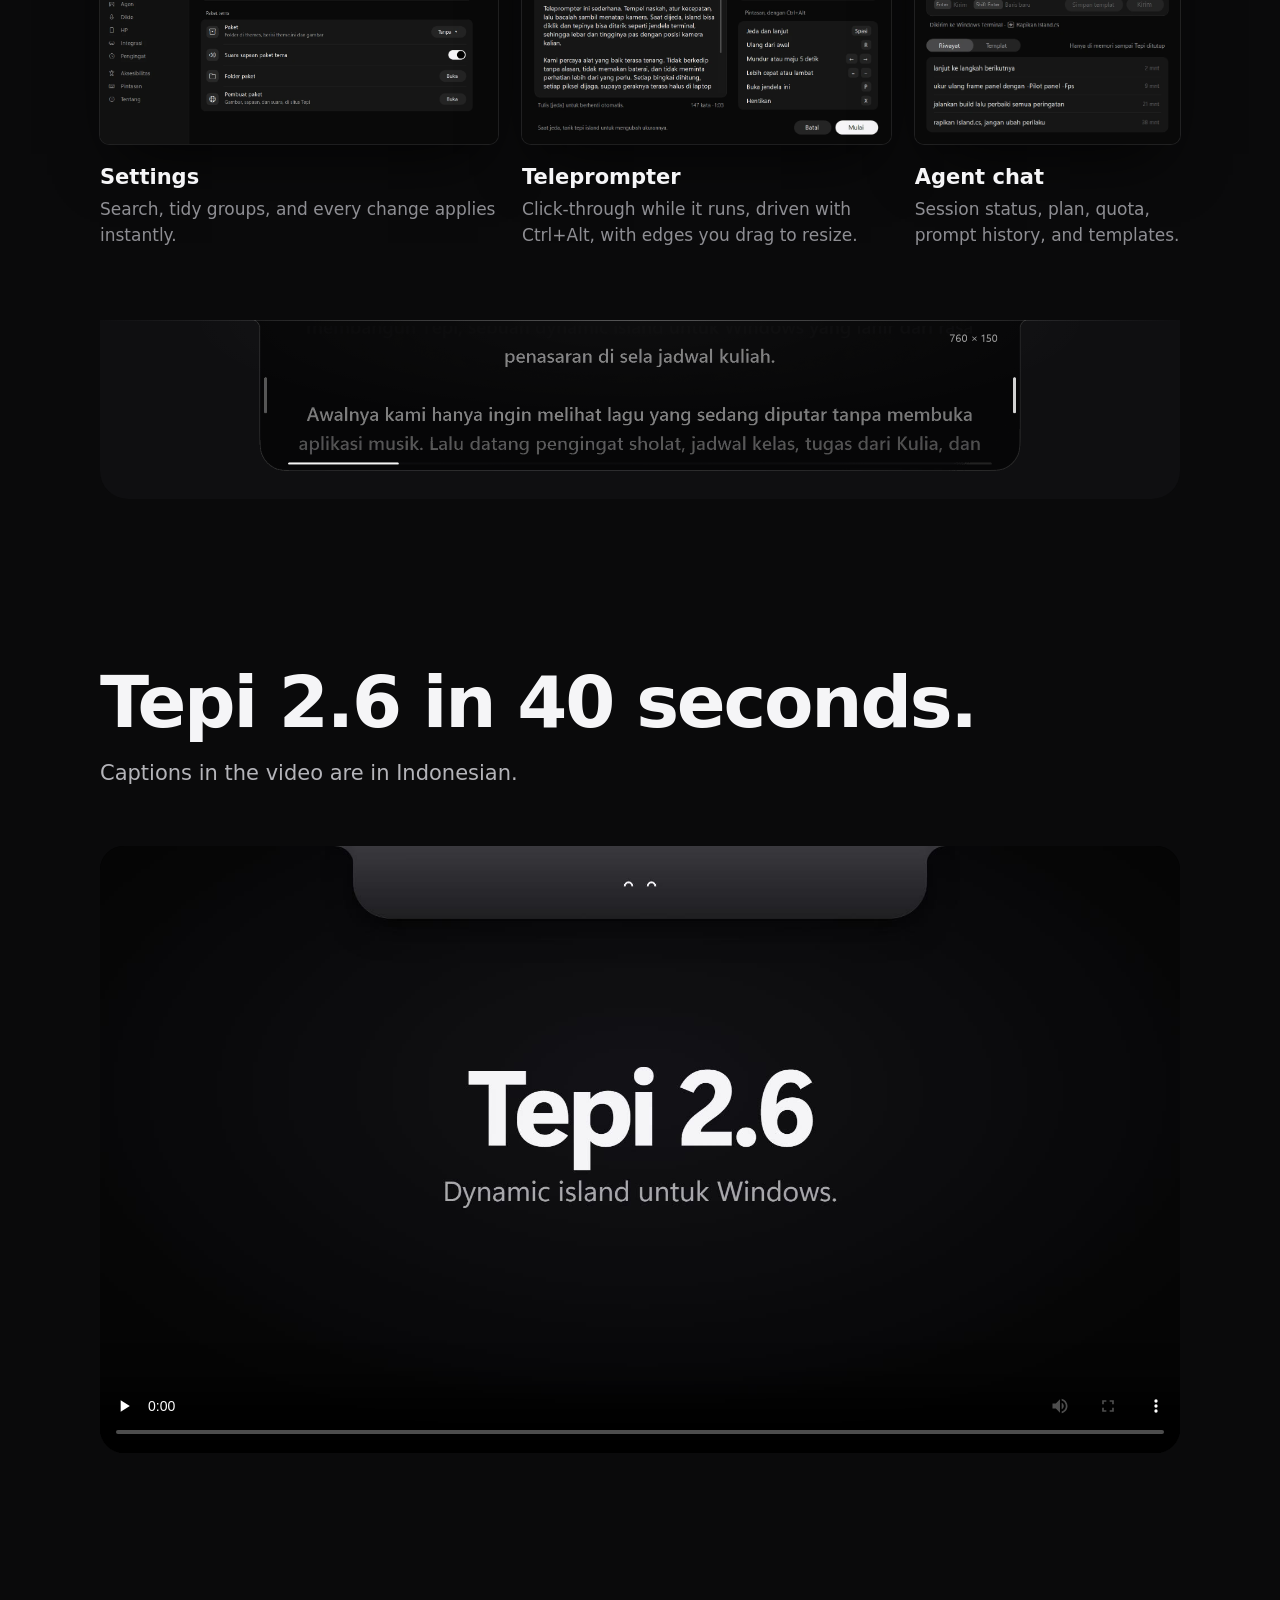
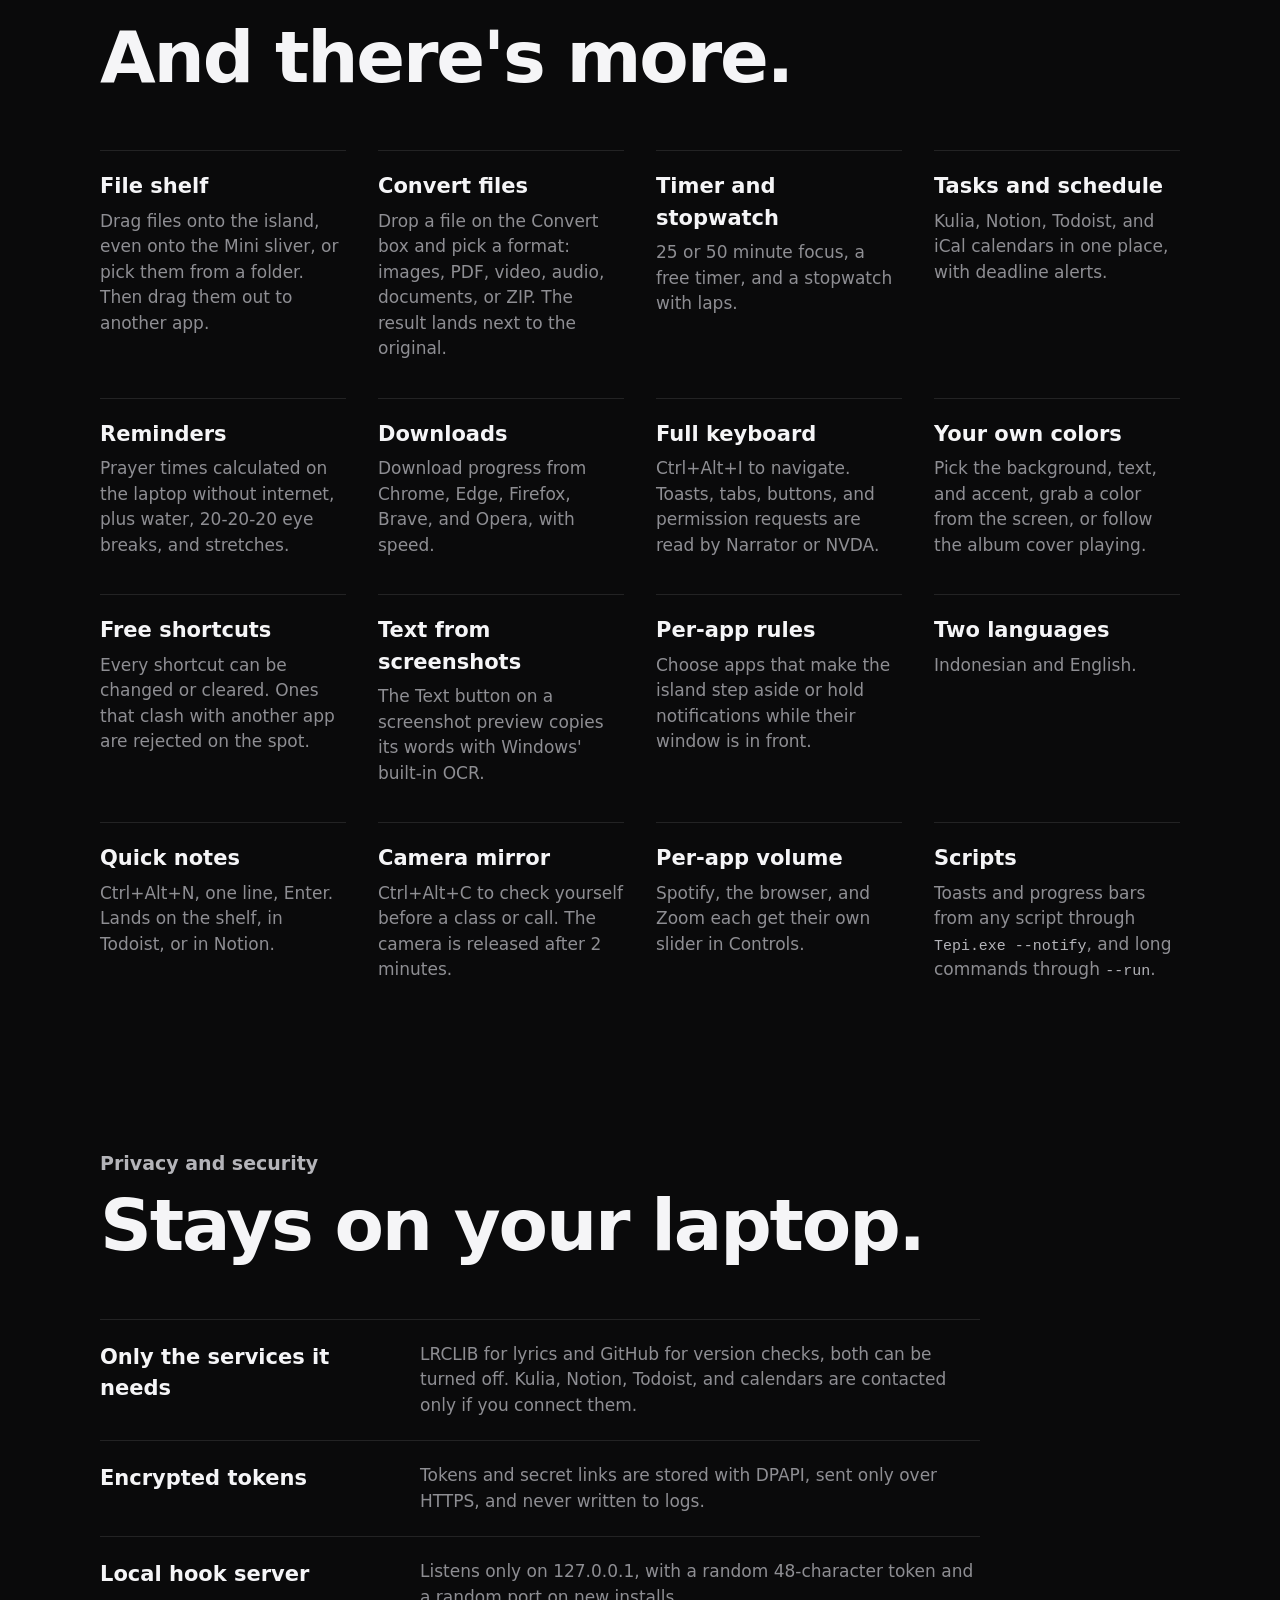
==== commit 70940a47: "Situs ikut Tepi 2.6.0.2" ====
--- a/index.html
+++ b/index.html
@@ -37,8 +37,8 @@
   "description": "Dynamic island untuk Windows 10 dan 11: lagu dan lirik, agent coding, tugas, pesan, timer, dan teleprompter di tepi atas layar.",
   "url": "https://odlaver.github.io/tepi/",
   "downloadUrl": "https://github.com/odlaver/tepi/releases/latest/download/Tepi.exe",
-  "softwareVersion": "2.6.0.1",
-  "fileSize": "1085 KB",
+  "softwareVersion": "2.6.0.2",
+  "fileSize": "1097 KB",
   "operatingSystem": "Windows 10, Windows 11",
   "applicationCategory": "UtilitiesApplication",
   "inLanguage": ["id", "en"],
@@ -91,7 +91,7 @@
             <span data-i18n="cta.android">Unduh untuk Android</span>
           </a>
         </div>
-        <p class="meta"><span data-i18n="meta.free">Gratis</span> · v<span class="js-version"><span class="ver-main">2.6</span><span class="ver-tail">.0.1</span></span> · <span class="js-size">1.085 KB</span> · <span data-i18n="meta.os">Windows 10 dan 11</span><span class="js-dl-win" hidden> · <span class="js-n"></span> <span data-i18n="meta.dl">unduhan</span></span></p>
+        <p class="meta"><span data-i18n="meta.free">Gratis</span> · v<span class="js-version"><span class="ver-main">2.6</span><span class="ver-tail">.0.2</span></span> · <span class="js-size">1.097 KB</span> · <span data-i18n="meta.os">Windows 10 dan 11</span><span class="js-dl-win" hidden> · <span class="js-n"></span> <span data-i18n="meta.dl">unduhan</span></span></p>
         <p class="platform" hidden data-i18n="note.platform">Tepi tersedia untuk Windows 10 dan 11, serta Android 10 ke atas.</p>
         <a class="link" href="https://github.com/odlaver/tepi" data-i18n="hero.source">Kode sumber di GitHub</a>
       </div>
@@ -289,7 +289,7 @@
         </li>
       </ul>
       <div class="perf-foot">
-        <p class="exe"><b class="js-size">1.085 KB</b> <span data-i18n="perf.exe">satu file exe, tanpa instalasi.</span></p>
+        <p class="exe"><b class="js-size">1.097 KB</b> <span data-i18n="perf.exe">satu file exe, tanpa instalasi.</span></p>
         <p class="note" data-i18n="perf.frame">Membuka panel dan pindah tab rata-rata 4–7 ms per frame, paling lama 14 ms, di bawah 16,7 ms untuk 60 fps.</p>
         <p class="note" data-i18n="perf.note">Diukur 5 November 2026 di laptop Intel Core i3-1115G4 dengan data asli: tiap kondisi dibiarkan tenang 4 detik, lalu diukur 8 detik. Persen CPU dihitung terhadap satu core.</p>
       </div>
@@ -414,14 +414,14 @@
           <span data-i18n="cta.android">Unduh untuk Android</span>
         </a>
       </div>
-      <p class="meta"><span data-i18n="meta.free">Gratis</span> · v<span class="js-version"><span class="ver-main">2.6</span><span class="ver-tail">.0.1</span></span> · <span class="js-size">1.085 KB</span><span class="js-dl-win" hidden> · <span class="js-n"></span> <span data-i18n="meta.dl">unduhan</span></span></p>
+      <p class="meta"><span data-i18n="meta.free">Gratis</span> · v<span class="js-version"><span class="ver-main">2.6</span><span class="ver-tail">.0.2</span></span> · <span class="js-size">1.097 KB</span><span class="js-dl-win" hidden> · <span class="js-n"></span> <span data-i18n="meta.dl">unduhan</span></span></p>
       <p class="again" data-i18n="dl.again">Sudah memasang Tepi? Klik kanan ikon Tepi, lalu Perbarui ke Tepi 2.6. Berikutnya cukup Pengaturan › Tentang › Cek pembaruan.</p>
       <p class="platform" hidden data-i18n="note.platform">Tepi tersedia untuk Windows 10 dan 11, serta Android 10 ke atas.</p>
       <dl class="facts">
         <div><dt data-i18n="dl.req">Syarat</dt><dd data-i18n="dl.req.d">Windows 10 versi 2004 atau lebih baru, atau Windows 11, 64-bit. .NET Framework 4.8 sudah bawaan Windows.</dd></div>
         <div><dt>SmartScreen</dt><dd data-i18n="dl.ss.d">Exe belum ditandatangani, jadi Windows SmartScreen bisa memunculkan peringatan. Pilih More info, lalu Run anyway.</dd></div>
         <div><dt data-i18n="dl.apk">Tepi Android</dt><dd data-i18n="dl.apk.d">APK untuk Android 10 ke atas dengan prosesor arm64. Di Android 13 ke atas, buka Info aplikasi › ⋮ › Izinkan setelan terbatas sebelum memberi akses notifikasi.</dd></div>
-        <div><dt>SHA-256 Tepi.exe</dt><dd class="sha"><code class="js-sha">F3311E29B28642067844F042EA8A384D7978FCA45CE429F6AF69D28EC55694C1</code><button type="button" class="btn-ghost" id="copy" data-i18n="dl.copy">Salin</button></dd></div>
+        <div><dt>SHA-256 Tepi.exe</dt><dd class="sha"><code class="js-sha">6243BBADD9BFE658AA0C1680C02CE3224C3C2B585C50C5890CEB830E09565BA1</code><button type="button" class="btn-ghost" id="copy" data-i18n="dl.copy">Salin</button></dd></div>
       </dl>
       <a class="link" href="https://github.com/odlaver/tepi/releases" data-i18n="dl.releases">Semua rilis</a>
       <div class="coffee">
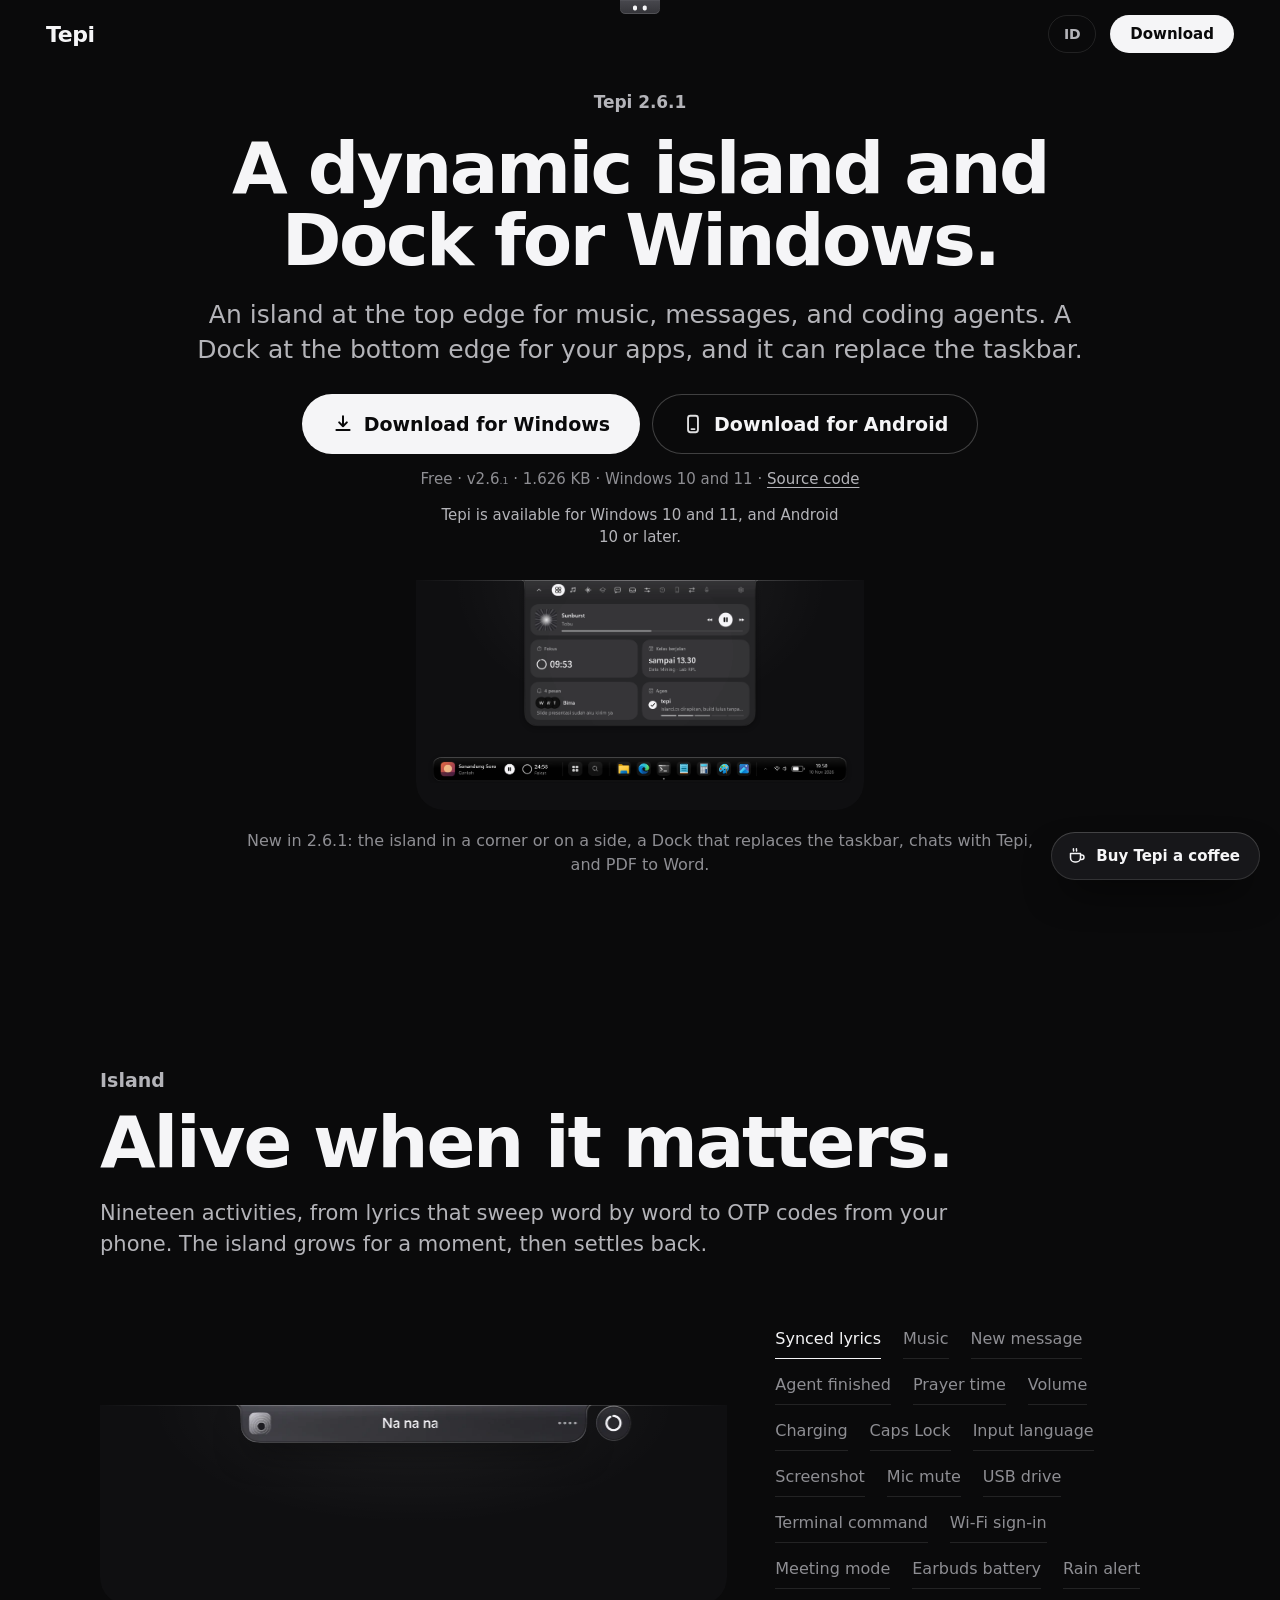
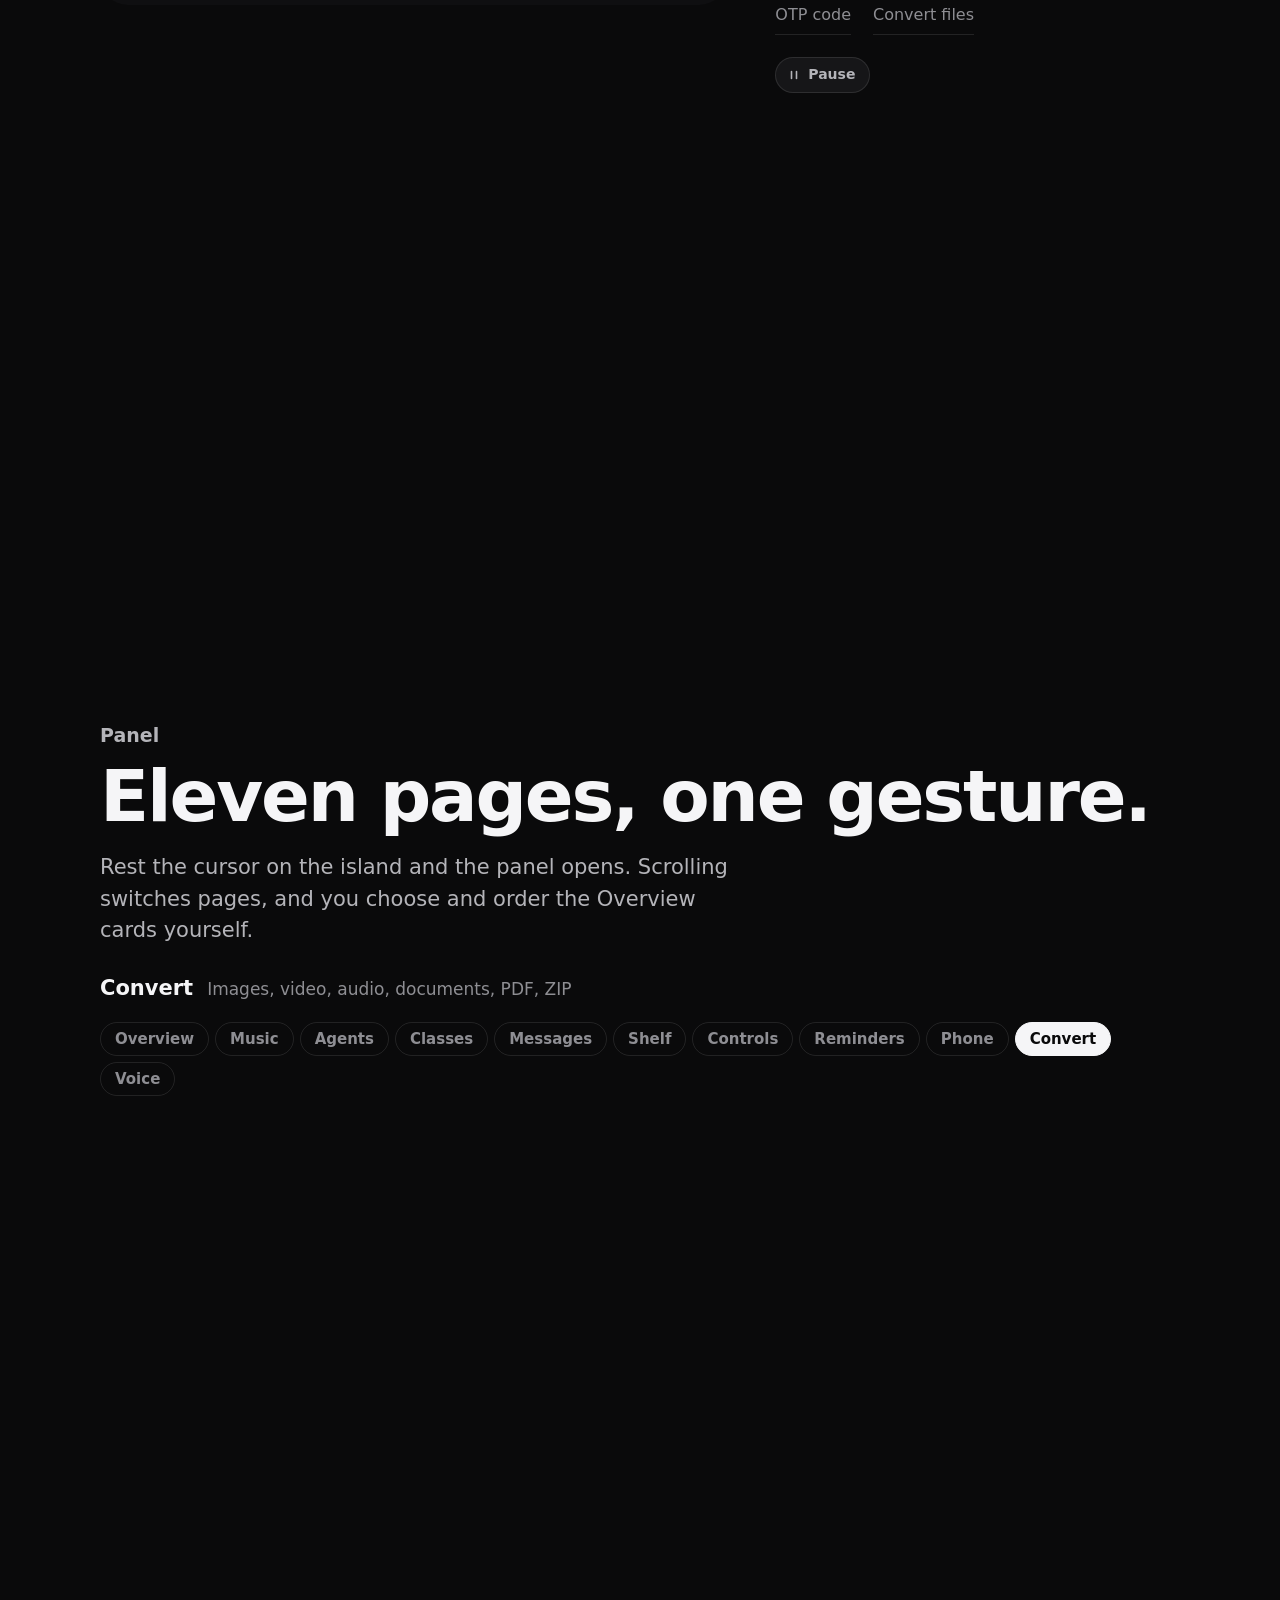
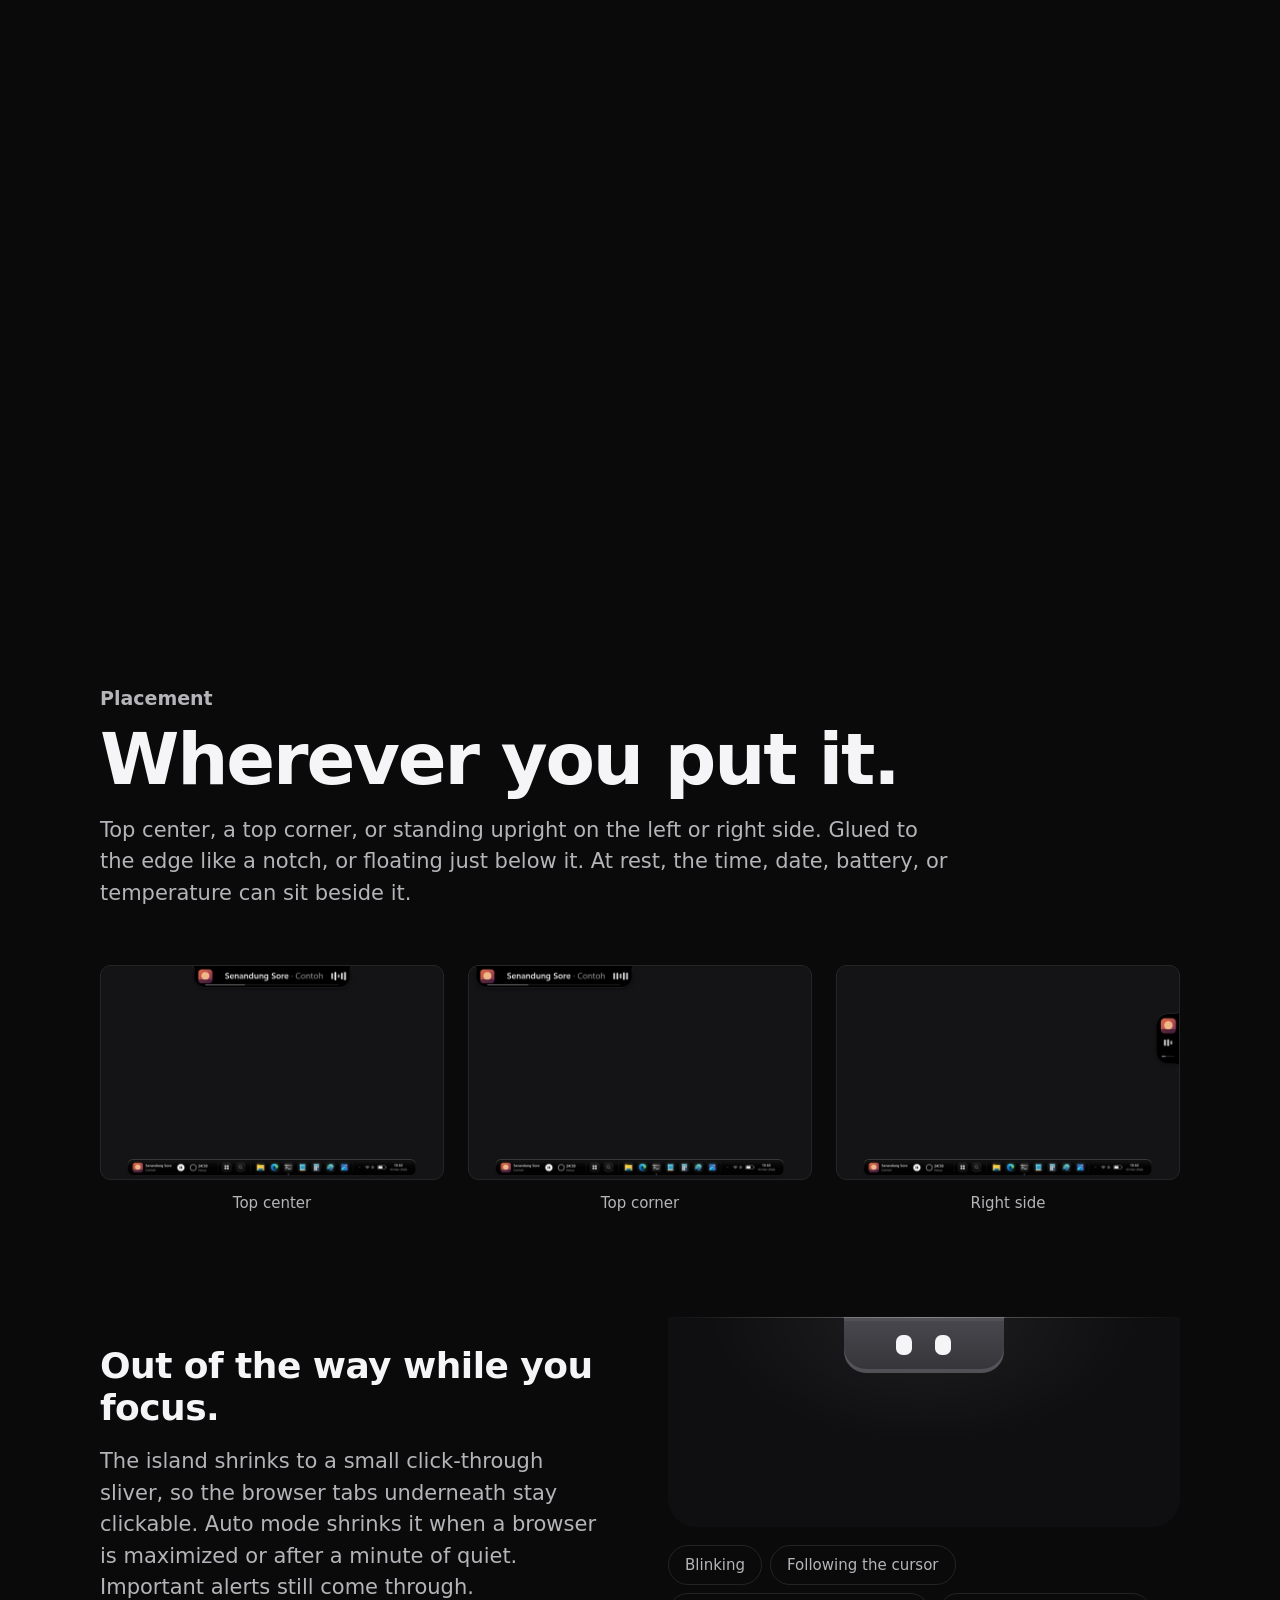
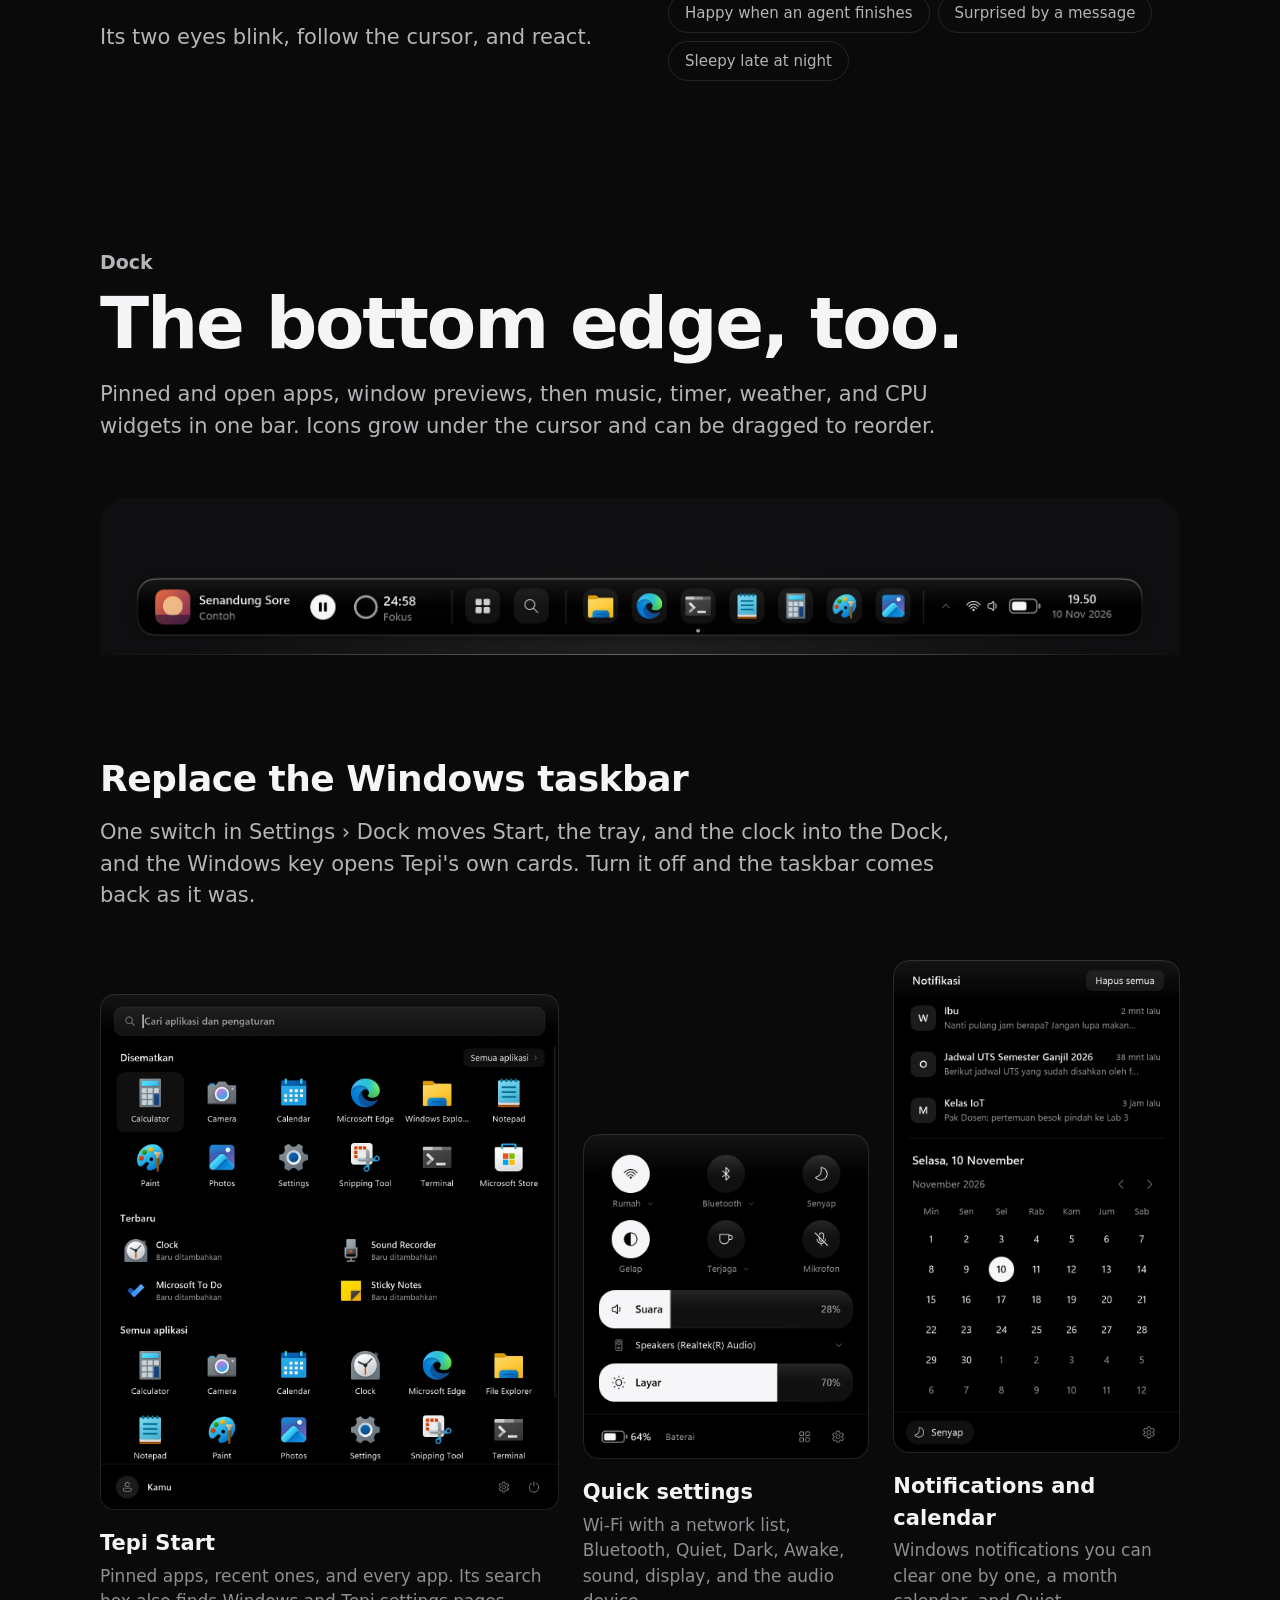
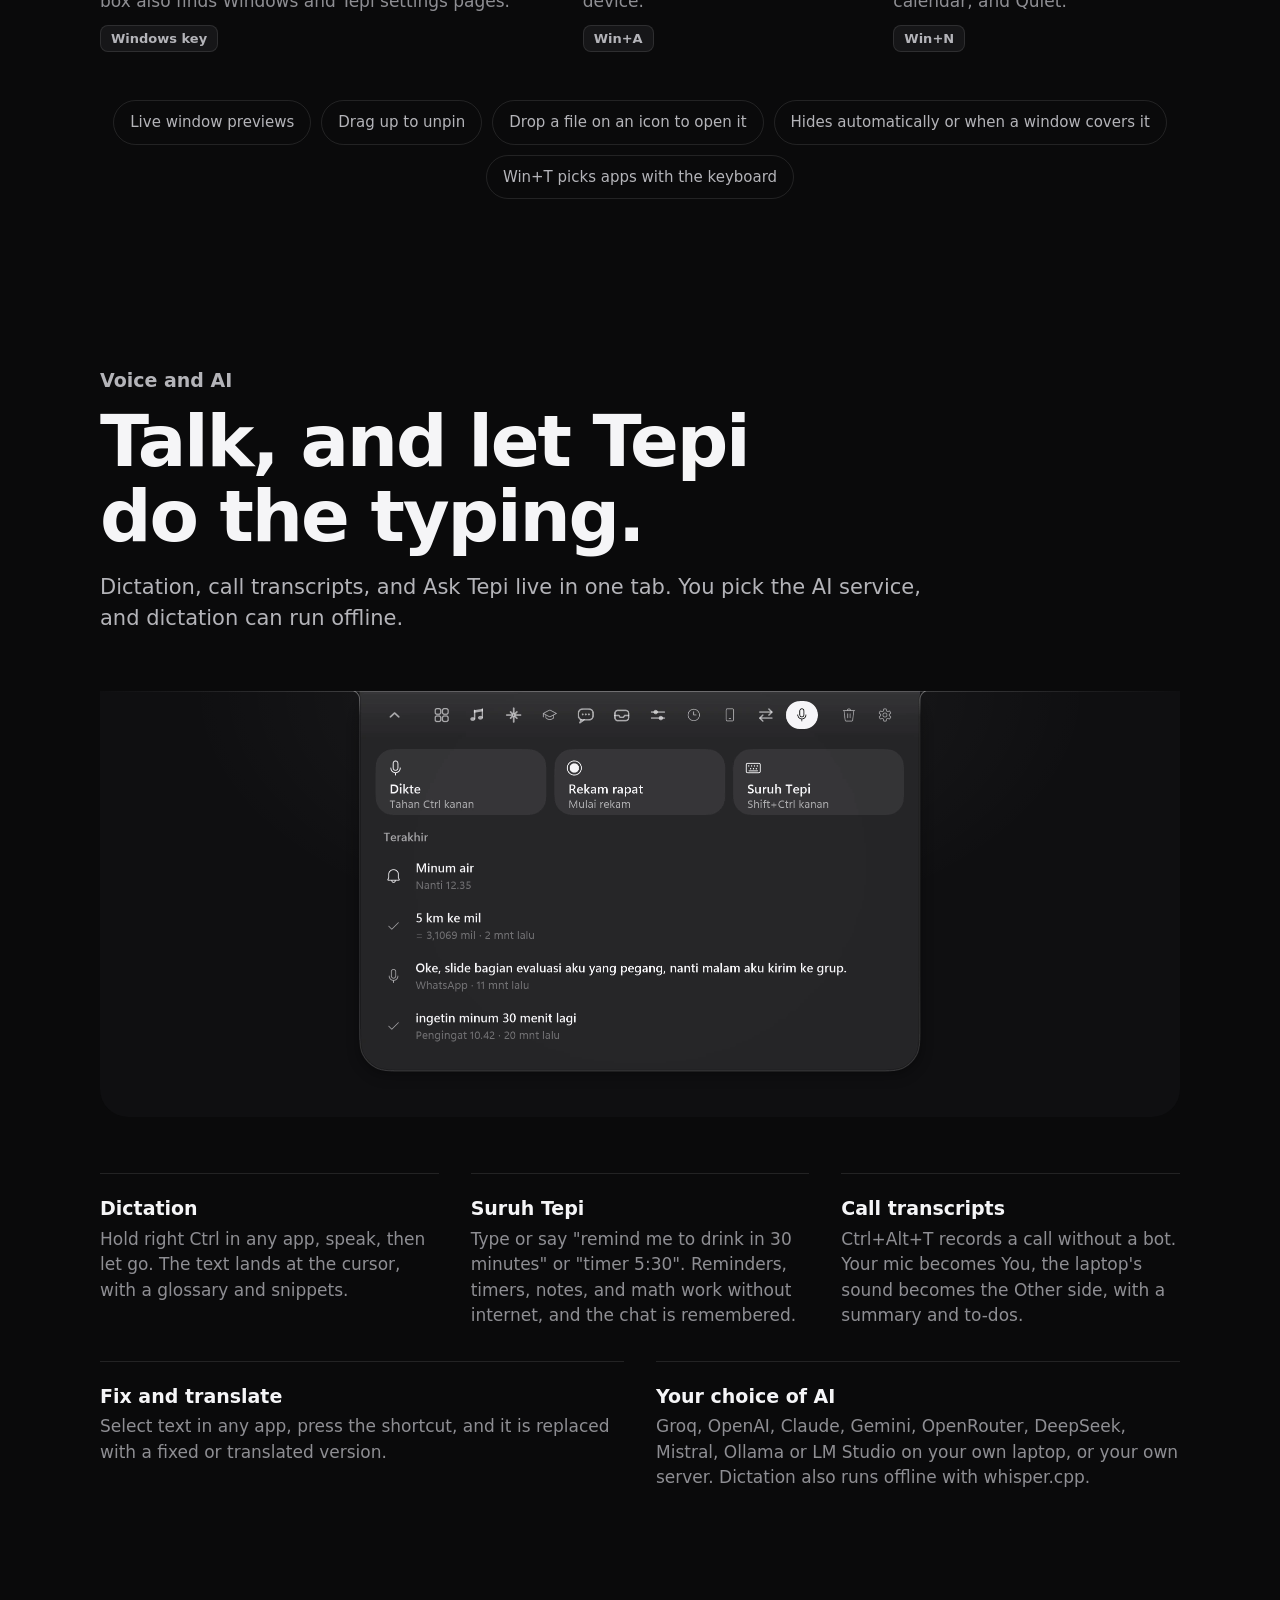
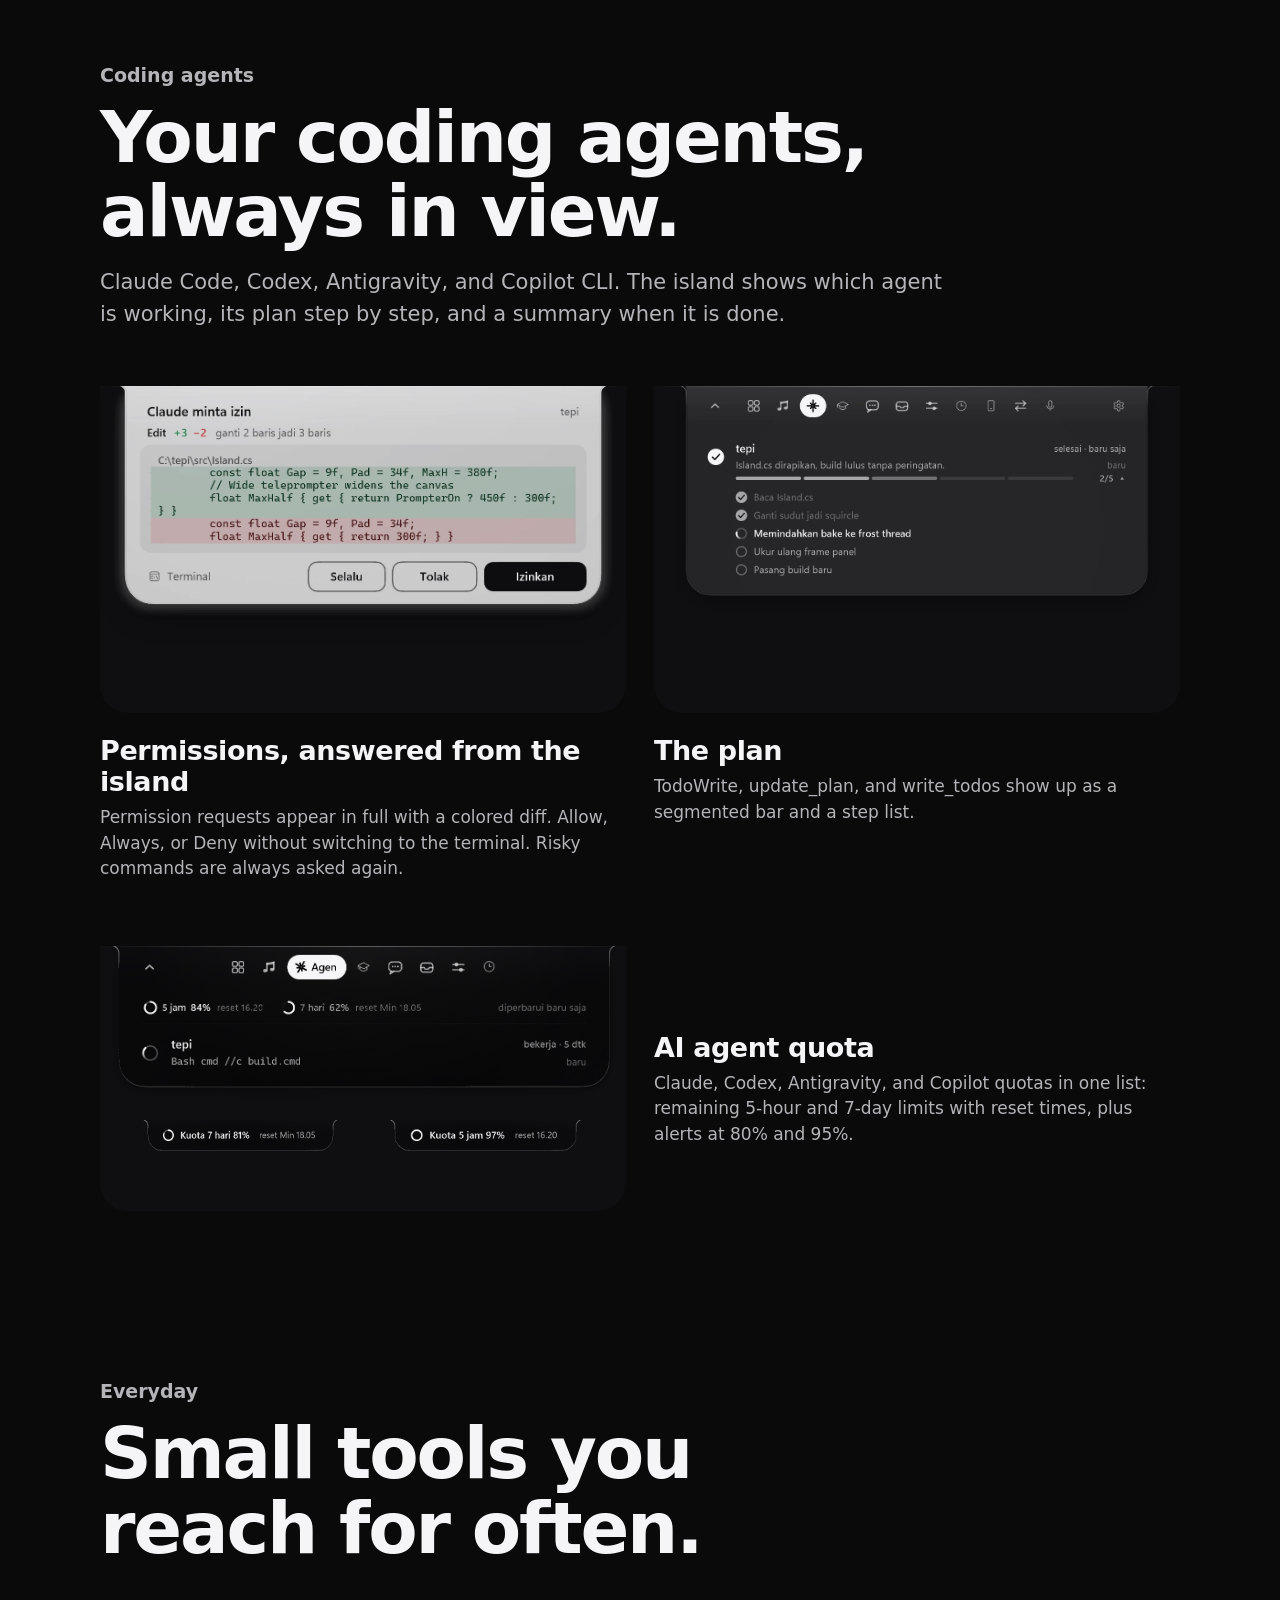
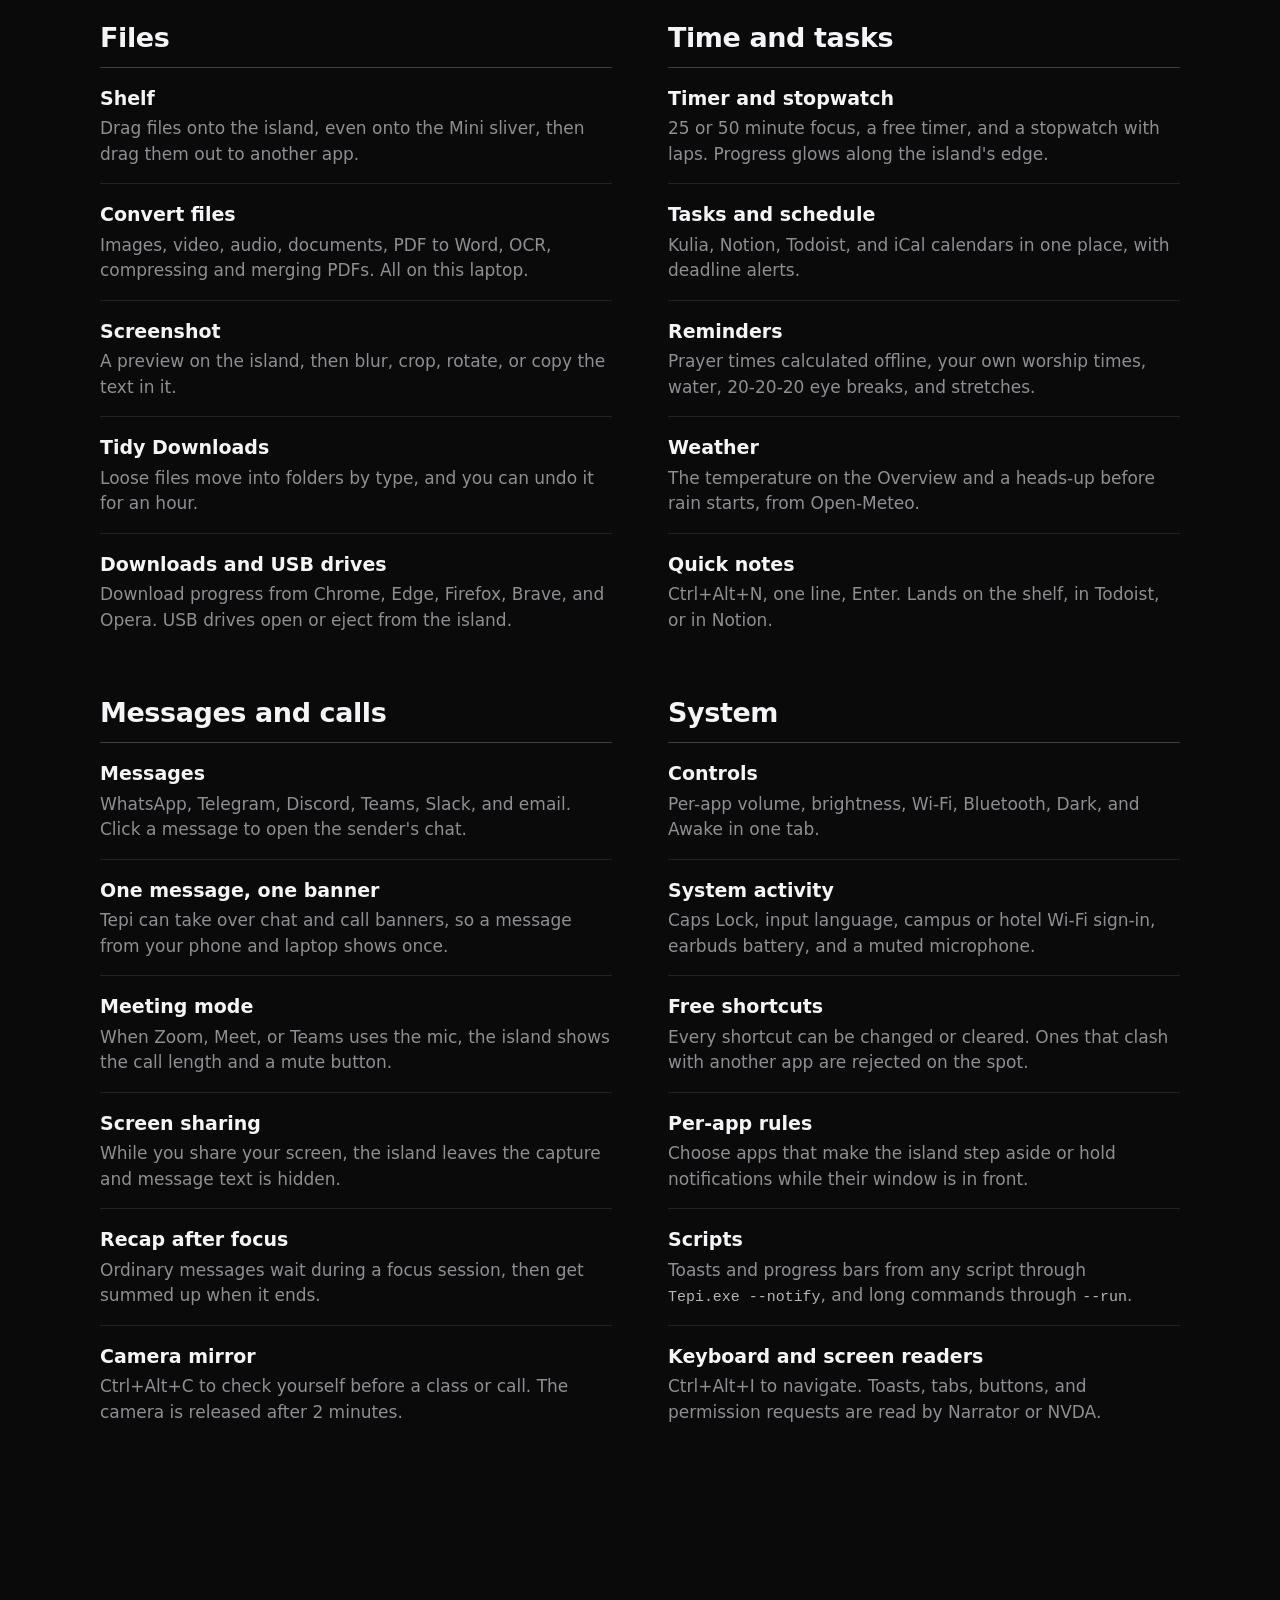
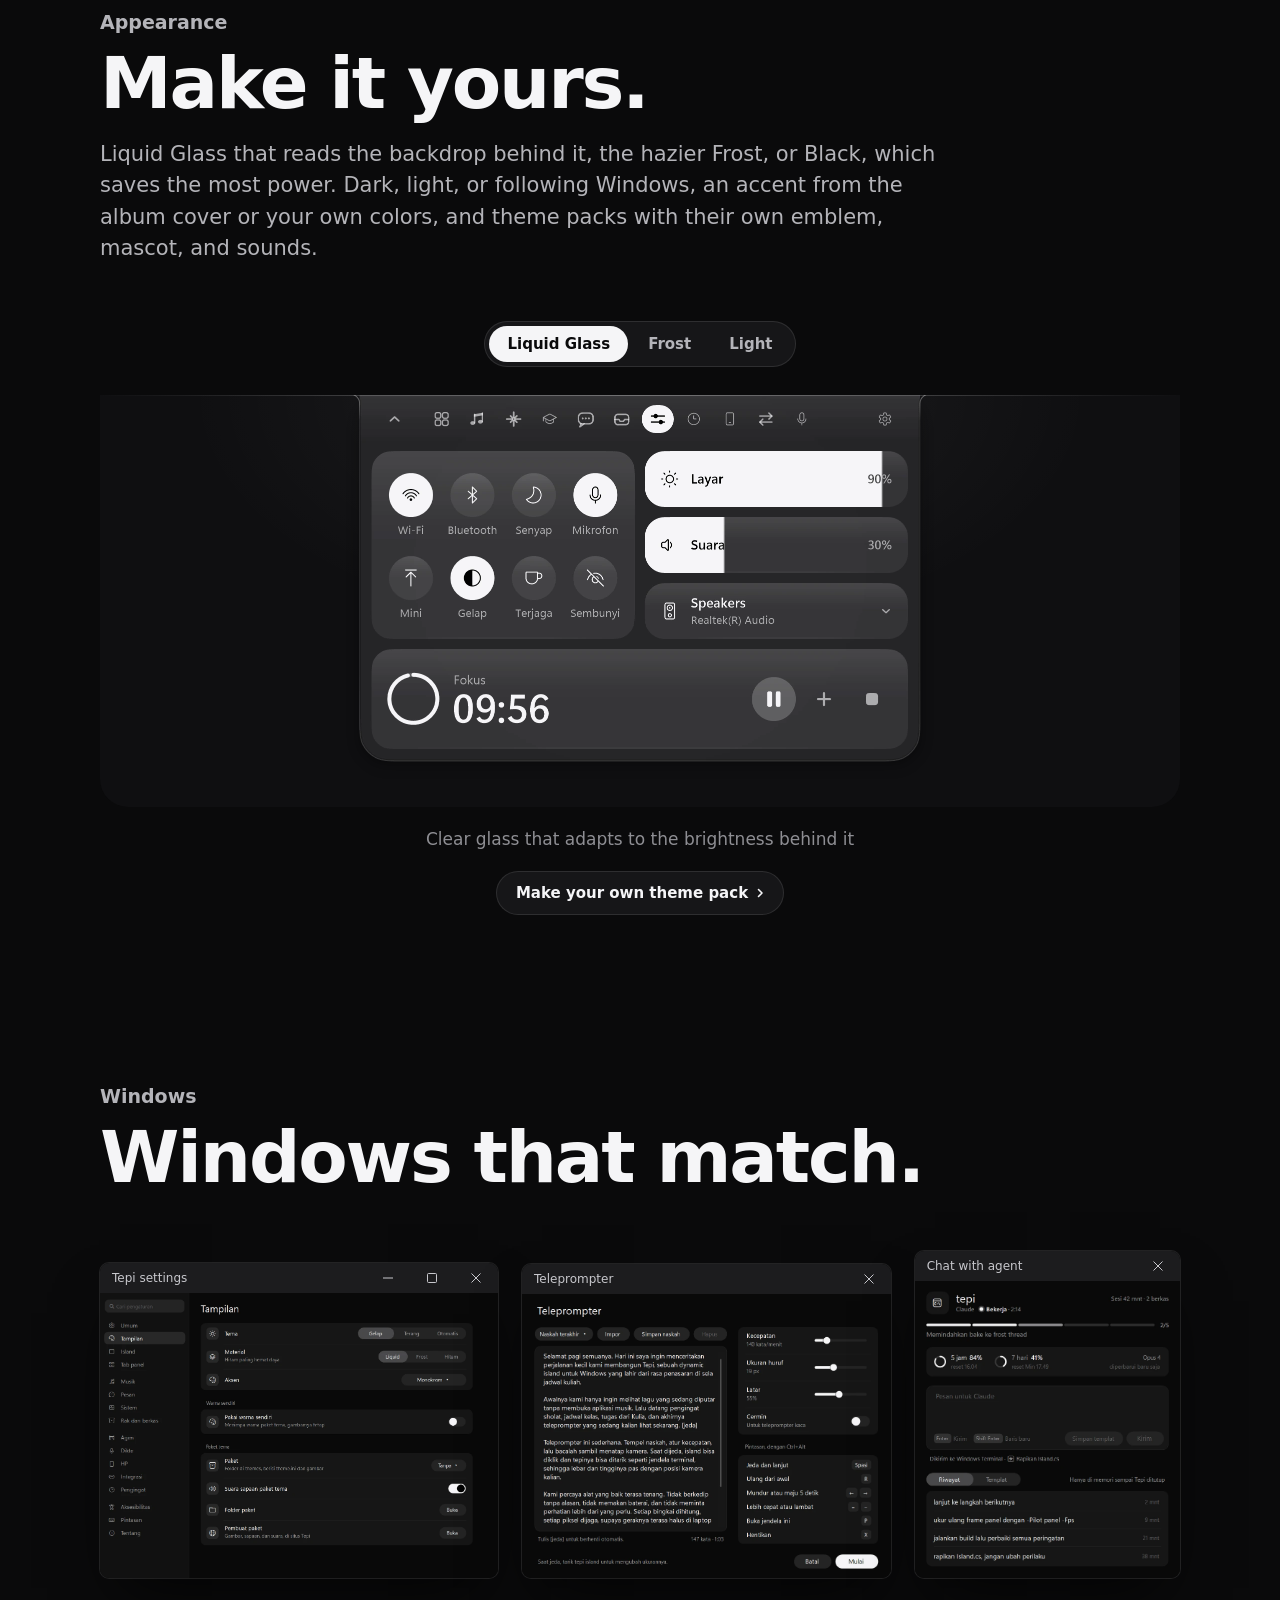
==== commit a14658c4: "Situs ikut Tepi 2.6.1: ditata ulang dengan Dock di depan, video dihapus Co-Authored-By: Claude Opus " ====
--- a/index.html
+++ b/index.html
@@ -3,8 +3,8 @@
 <head>
 <meta charset="utf-8">
 <meta name="viewport" content="width=device-width, initial-scale=1">
-<title>Tepi: dynamic island gratis untuk Windows dan Android</title>
-<meta name="description" content="Tepi duduk di tepi atas layar Windows, dan kini juga di sekitar kamera depan HP Android, lalu membesar saat ada yang terjadi: lagu dan lirik, agent coding, tugas, pesan, timer. Gratis dan kode terbuka.">
+<title>Tepi: dynamic island dan Dock gratis untuk Windows</title>
+<meta name="description" content="Tepi menaruh dynamic island di tepi atas layar Windows dan Dock di tepi bawah: lagu dan lirik, pesan, agent coding, tugas, timer, dikte, dan aplikasi yang disematkan. Gratis dan kode terbuka, juga ada untuk Android.">
 <meta name="author" content="R. Revaldo Vabiansyah">
 <meta name="robots" content="index, follow, max-image-preview:large">
 <link rel="canonical" href="https://odlaver.github.io/tepi/">
@@ -17,35 +17,35 @@
 <meta property="og:site_name" content="Tepi">
 <meta property="og:locale" content="id_ID">
 <meta property="og:locale:alternate" content="en_US">
-<meta property="og:title" content="Tepi 2.6: dynamic island untuk Windows">
-<meta property="og:description" content="Baru di 2.6: dikte, transkrip rapat tanpa bot, perintah suara, dan Samarkan. Gratis dan kode terbuka.">
+<meta property="og:title" content="Tepi 2.6.1: dynamic island dan Dock untuk Windows">
+<meta property="og:description" content="Baru di 2.6.1: island bisa dipindah ke pojok atau sisi layar, dan Dock bisa menggantikan taskbar Windows. Gratis dan kode terbuka.">
 <meta property="og:url" content="https://odlaver.github.io/tepi/">
-<meta property="og:image" content="https://odlaver.github.io/tepi/assets/img/og-26.jpg">
+<meta property="og:image" content="https://odlaver.github.io/tepi/assets/img/og-261.jpg">
 <meta property="og:image:width" content="1200">
 <meta property="og:image:height" content="630">
-<meta property="og:image:alt" content="Tepi 2.6: island di tepi atas layar sedang mendengarkan dikte">
+<meta property="og:image:alt" content="Tepi 2.6.1: island di tepi atas layar dan Dock di tepi bawah">
 <meta name="twitter:card" content="summary_large_image">
-<meta name="twitter:title" content="Tepi 2.6: dynamic island gratis untuk Windows 10 dan 11">
-<meta name="twitter:description" content="Baru di 2.6: dikte, transkrip rapat tanpa bot, perintah suara, dan Samarkan. Gratis dan kode terbuka.">
-<meta name="twitter:image" content="https://odlaver.github.io/tepi/assets/img/og-26.jpg">
+<meta name="twitter:title" content="Tepi 2.6.1: dynamic island dan Dock gratis untuk Windows 10 dan 11">
+<meta name="twitter:description" content="Baru di 2.6.1: island bisa dipindah ke pojok atau sisi layar, dan Dock bisa menggantikan taskbar Windows. Gratis dan kode terbuka.">
+<meta name="twitter:image" content="https://odlaver.github.io/tepi/assets/img/og-261.jpg">
 <script type="application/ld+json">
 {
   "@context": "https://schema.org",
   "@type": "SoftwareApplication",
   "name": "Tepi",
   "alternateName": "Tepi dynamic island",
-  "description": "Dynamic island untuk Windows 10 dan 11: lagu dan lirik, agent coding, tugas, pesan, timer, dan teleprompter di tepi atas layar.",
+  "description": "Dynamic island dan Dock untuk Windows 10 dan 11: lagu dan lirik, pesan, agent coding, tugas, timer, dikte, dan Dock yang bisa menggantikan taskbar.",
   "url": "https://odlaver.github.io/tepi/",
   "downloadUrl": "https://github.com/odlaver/tepi/releases/latest/download/Tepi.exe",
-  "softwareVersion": "2.6.0.2",
-  "fileSize": "1097 KB",
+  "softwareVersion": "2.6.1",
+  "fileSize": "1626 KB",
   "operatingSystem": "Windows 10, Windows 11",
   "applicationCategory": "UtilitiesApplication",
   "inLanguage": ["id", "en"],
   "isAccessibleForFree": true,
   "license": "https://github.com/odlaver/tepi/blob/main/LICENSE",
   "codeRepository": "https://github.com/odlaver/tepi",
-  "image": "https://odlaver.github.io/tepi/assets/img/og-26.jpg",
+  "image": "https://odlaver.github.io/tepi/assets/img/og-261.jpg",
   "screenshot": "https://odlaver.github.io/tepi/assets/img/p-ringkasan.webp",
   "offers": { "@type": "Offer", "price": "0", "priceCurrency": "IDR" },
   "author": {
@@ -58,7 +58,7 @@
 }
 </script>
 <link rel="preload" as="image" href="assets/img/p-ringkasan.webp">
-<link rel="stylesheet" href="assets/css/style.css?v=26d">
+<link rel="stylesheet" href="assets/css/style.css?v=262">
 </head>
 <body>
 <a class="skip" href="#unduh" data-i18n="skip">Langsung ke unduhan</a>
@@ -77,9 +77,9 @@
 <main id="top">
   <section class="hero" id="hero">
     <div class="wrap hero-copy">
-      <p class="kicker">Tepi 2.6</p>
-      <h1 data-i18n="hero.title">Dynamic island untuk Windows dan Android.</h1>
-      <p class="lead" data-i18n="hero.lead">Duduk tenang di tepi atas layar, lalu membesar saat ada yang terjadi: lagu, agent coding, tugas, pesan, timer.</p>
+      <p class="kicker">Tepi 2.6.1</p>
+      <h1 data-i18n="hero.title">Dynamic island dan Dock untuk Windows.</h1>
+      <p class="lead" data-i18n="hero.lead">Island di tepi atas untuk lagu, pesan, dan agent coding. Dock di tepi bawah untuk aplikasi, dan bisa menggantikan taskbar.</p>
       <div class="cta">
         <div class="cta-row">
           <a class="btn btn-lg js-dl" data-goatcounter-click="unduh-hero" href="https://github.com/odlaver/tepi/releases/latest/download/Tepi.exe">
@@ -91,46 +91,24 @@
             <span data-i18n="cta.android">Unduh untuk Android</span>
           </a>
         </div>
-        <p class="meta"><span data-i18n="meta.free">Gratis</span> · v<span class="js-version"><span class="ver-main">2.6</span><span class="ver-tail">.0.2</span></span> · <span class="js-size">1.097 KB</span> · <span data-i18n="meta.os">Windows 10 dan 11</span><span class="js-dl-win" hidden> · <span class="js-n"></span> <span data-i18n="meta.dl">unduhan</span></span></p>
+        <p class="meta"><span data-i18n="meta.free">Gratis</span> · v<span class="js-version"><span class="ver-main">2.6</span><span class="ver-tail">.1</span></span> · <span class="js-size">1.626 KB</span> · <span data-i18n="meta.os">Windows 10 dan 11</span><span class="js-dl-win" hidden> · <span class="js-n"></span> <span data-i18n="meta.dl">unduhan</span></span> · <a class="link" href="https://github.com/odlaver/tepi" data-i18n="hero.source">Kode sumber</a></p>
         <p class="platform" hidden data-i18n="note.platform">Tepi tersedia untuk Windows 10 dan 11, serta Android 10 ke atas.</p>
-        <a class="link" href="https://github.com/odlaver/tepi" data-i18n="hero.source">Kode sumber di GitHub</a>
       </div>
     </div>
     <figure class="wrap hero-fig">
       <div class="stage-fit"><div class="stage stage-hero">
         <img src="assets/img/p-ringkasan.webp" width="588" height="370" decoding="async" fetchpriority="high" alt="Panel Ringkasan Tepi: lagu yang diputar, agen yang bekerja, kelas berikutnya, dan pesan" data-i18n-alt="alt.hero">
+        <img class="hero-dock" src="assets/img/dock.webp" width="1059" height="73" decoding="async" alt="Dock Tepi di tepi bawah: lagu, timer fokus, Start, aplikasi yang disematkan, tray, dan jam" data-i18n-alt="alt.dock">
       </div></div>
-      <figcaption class="cap" data-i18n="hero.update">Baru di 2.6: dikte di aplikasi apa pun, transkrip rapat tanpa bot, Suruh Tepi, dan Samarkan untuk screenshot.</figcaption>
+      <figcaption class="cap" data-i18n="hero.update">Baru di 2.6.1: island di pojok atau sisi layar, Dock pengganti taskbar, obrolan dengan Tepi, dan PDF ke Word.</figcaption>
     </figure>
   </section>
 
-  <section class="sec" id="android">
-    <div class="wrap droid-head">
-      <p class="eyebrow">Tepi Android</p>
-      <h2 data-i18n="droid.title">Island-nya sekarang di HP juga.</h2>
-      <p class="body" data-i18n="droid.body">Rilis perdana untuk Android 10 ke atas. Nyambung ke laptop cukup pindai QR.</p>
-      <div class="droid-cta">
-        <a class="btn btn-md js-apk" data-goatcounter-click="apk-android" href="https://github.com/odlaver/tepi-android/releases/download/v2.5.0/Tepi-android-2.5.0.apk"><svg class="ico" viewBox="0 0 20 20" aria-hidden="true"><rect x="5.5" y="2.5" width="9" height="15" rx="2.2" fill="none" stroke="currentColor" stroke-width="1.7"/><path d="M8.6 14.6h2.8" stroke="currentColor" stroke-width="1.7" stroke-linecap="round"/></svg><span data-i18n="droid.cta">Unduh APK</span></a>
-        <p class="meta"><span data-i18n="meta.free">Gratis</span> · v<span class="js-apk-ver">2.5.0</span><span class="js-dl-apk" hidden> · <span class="js-n"></span> <span data-i18n="meta.dl">unduhan</span></span></p>
-      </div>
-    </div>
-    <div class="wrap droid-shots" role="img" aria-label="Tepi Android di HP: Beranda, Musik dengan lirik, dan Agen" data-i18n-label="droid.alt">
-      <figure><div class="phone"><img src="assets/img/a-beranda.webp" width="540" height="1200" loading="lazy" decoding="async" alt=""></div><figcaption data-i18n="droid.s1">Beranda</figcaption></figure>
-      <figure><div class="phone"><img src="assets/img/a-musik.webp" width="540" height="1200" loading="lazy" decoding="async" alt=""></div><figcaption data-i18n="droid.s2">Musik dan lirik</figcaption></figure>
-      <figure><div class="phone"><img src="assets/img/a-agen.webp" width="540" height="1200" loading="lazy" decoding="async" alt=""></div><figcaption data-i18n="droid.s3">Agen di laptop</figcaption></figure>
-    </div>
-    <ul class="wrap droid-facts">
-      <li data-i18n="droid.f1">Kode OTP dan berkas langsung ke laptop</li>
-      <li data-i18n="droid.f2">Minggir sendiri saat aplikasi bank dibuka</li>
-      <li data-i18n="droid.f3">Tanpa server, cukup Wi-Fi yang sama</li>
-    </ul>
-  </section>
-
   <section class="sec" id="live">
     <div class="wrap head">
-      <p class="eyebrow">Live activity</p>
+      <p class="eyebrow">Island</p>
       <h2 data-i18n="live.title">Hidup saat dibutuhkan.</h2>
-      <p class="body" data-i18n="live.body">Lagu dengan lirik yang menyapu kata demi kata, pesan masuk, agent yang selesai, waktu sholat, volume, daya baterai, Caps Lock, bahasa input, screenshot, mute mikrofon, flashdisk, perintah terminal, login Wi-Fi, mode rapat, baterai earbuds, peringatan hujan, kode OTP dari HP, dan sekarang kotak untuk mengubah format berkas. Island membesar sebentar, lalu kembali tenang.</p>
+      <p class="body" data-i18n="live.body">Sembilan belas aktivitas, dari lirik yang menyapu kata demi kata sampai kode OTP dari HP. Island membesar sebentar, lalu kembali tenang.</p>
     </div>
     <div class="wrap live">
       <div class="stage stage-live" id="stage-live"><div class="isle inline" id="isle-live" data-isle aria-hidden="true"></div></div>
@@ -166,7 +144,7 @@
       <div class="wrap scene-copy">
         <p class="eyebrow">Panel</p>
         <h2 data-i18n="panels.title">Sebelas halaman, satu gerakan.</h2>
-        <p class="body" data-i18n="panels.body">Panel terbuka saat kursor berada di atas island. Scroll memindahkan halaman.</p>
+        <p class="body" data-i18n="panels.body">Arahkan kursor ke island dan panel terbuka. Scroll memindahkan halaman, dan kartu Ringkasan bisa kamu pilih dan urutkan sendiri.</p>
         <p class="now" id="now" aria-live="polite"><b id="now-name">Ringkasan</b><span id="now-desc">Yang paling penting, di satu tempat</span></p>
         <div class="tabs" role="tablist" aria-label="Halaman panel" data-i18n-label="panels.label">
           <button type="button" role="tab" data-tab="0" aria-selected="true" data-i18n="pg.home">Ringkasan</button>
@@ -185,11 +163,20 @@
     </div>
   </section>
 
-  <section class="sec" id="mini">
-    <div class="wrap split">
+  <section class="sec" id="letak">
+    <div class="wrap head">
+      <p class="eyebrow" data-i18n="place.eyebrow">Letak</p>
+      <h2 data-i18n="place.title">Di mana pun kamu taruh.</h2>
+      <p class="body" data-i18n="place.body">Atas tengah, pojok atas, atau berdiri tegak di sisi kiri dan kanan layar. Menempel di tepi seperti notch, atau mengambang sedikit di bawahnya. Saat diam, jam, tanggal, baterai, atau suhu bisa ikut tampil di sampingnya.</p>
+    </div>
+    <ul class="wrap places">
+      <li><img src="assets/img/place-0.webp" width="360" height="225" loading="lazy" decoding="async" alt="Island di atas tengah layar, Dock di bawah" data-i18n-alt="alt.place0"><span data-i18n="place.top">Atas tengah</span></li>
+      <li><img src="assets/img/place-1.webp" width="360" height="225" loading="lazy" decoding="async" alt="Island di pojok kiri atas layar" data-i18n-alt="alt.place1"><span data-i18n="place.corner">Pojok atas</span></li>
+      <li><img src="assets/img/place-4.webp" width="360" height="225" loading="lazy" decoding="async" alt="Island berdiri tegak di sisi kanan layar" data-i18n-alt="alt.place4"><span data-i18n="place.side">Sisi kanan</span></li>
+    </ul>
+    <div class="wrap split mini-row" id="mini">
       <div>
-        <p class="eyebrow" data-i18n="mini.eyebrow">Mode Mini</p>
-        <h2 data-i18n="mini.title">Mengecil saat kamu fokus.</h2>
+        <h3 data-i18n="mini.title">Mengecil saat kamu fokus.</h3>
         <p class="body" data-i18n="mini.body">Island menyusut jadi sliver kecil yang tembus klik, jadi tab browser di bawahnya tetap bisa diklik. Mode Otomatis menyusut saat browser dimaksimalkan atau setelah island diam semenit. Pemberitahuan penting tetap muncul.</p>
         <p class="body" data-i18n="mini.eyes">Dua matanya berkedip, mengikuti kursor, dan berekspresi.</p>
       </div>
@@ -208,11 +195,65 @@
     </div>
   </section>
 
+  <section class="sec" id="dock">
+    <div class="wrap head">
+      <p class="eyebrow">Dock</p>
+      <h2 data-i18n="dock.title">Tepi bawah juga.</h2>
+      <p class="body" data-i18n="dock.body">Aplikasi yang disematkan dan yang sedang terbuka, pratinjau jendela, lalu widget lagu, timer, cuaca, dan CPU di satu bar. Ikon membesar mengikuti kursor dan bisa diseret untuk mengurutkan.</p>
+    </div>
+    <div class="wrap">
+      <div class="stage stage-dock"><img src="assets/img/dock.webp" width="1059" height="73" loading="lazy" decoding="async" alt="Dock Tepi: lagu yang diputar, timer fokus, Start, aplikasi yang disematkan, tray, dan jam" data-i18n-alt="alt.dock"></div>
+    </div>
+    <div class="wrap dock-swap">
+      <h3 data-i18n="dock.swap">Ganti taskbar Windows</h3>
+      <p class="body" data-i18n="dock.swap.d">Satu sakelar di Pengaturan › Dock memindahkan Start, tray, dan jam ke Dock, dan tombol Windows membuka kartu milik Tepi. Matikan lagi, taskbar kembali seperti semula.</p>
+    </div>
+    <div class="wrap cards">
+      <figure>
+        <img src="assets/img/dock-start.webp" width="640" height="720" loading="lazy" decoding="async" alt="Tepi Start: aplikasi yang disematkan, terbaru, dan semua aplikasi" data-i18n-alt="alt.start">
+        <figcaption><b>Tepi Start</b><span data-i18n="dock.start.d">Aplikasi yang disematkan, yang terbaru, dan semua aplikasi. Kolom carinya juga menemukan halaman Pengaturan Windows dan Tepi.</span><kbd data-i18n="dock.start.k">Tombol Windows</kbd></figcaption>
+      </figure>
+      <figure>
+        <img src="assets/img/dock-quick.webp" width="360" height="408" loading="lazy" decoding="async" alt="Pengaturan cepat: Wi-Fi, Bluetooth, Senyap, Gelap, Terjaga, mikrofon, suara, dan layar" data-i18n-alt="alt.quick">
+        <figcaption><b data-i18n="dock.quick">Pengaturan cepat</b><span data-i18n="dock.quick.d">Wi-Fi dengan daftar jaringan, Bluetooth, Senyap, Gelap, Terjaga, suara, layar, dan perangkat suara.</span><kbd>Win+A</kbd></figcaption>
+      </figure>
+      <figure>
+        <img src="assets/img/dock-cal.webp" width="360" height="620" loading="lazy" decoding="async" alt="Notifikasi dan kalender bulanan" data-i18n-alt="alt.cal">
+        <figcaption><b data-i18n="dock.cal">Notifikasi dan kalender</b><span data-i18n="dock.cal.d">Notifikasi Windows yang bisa dihapus satu per satu, kalender bulanan, dan Senyap.</span><kbd>Win+N</kbd></figcaption>
+      </figure>
+    </div>
+    <ul class="wrap droid-facts">
+      <li data-i18n="dock.f1">Pratinjau jendela langsung</li>
+      <li data-i18n="dock.f2">Seret ke atas untuk melepas sematan</li>
+      <li data-i18n="dock.f3">Jatuhkan berkas ke ikon untuk membukanya</li>
+      <li data-i18n="dock.f4">Sembunyi otomatis atau saat tertutup jendela</li>
+      <li data-i18n="dock.f5">Win+T memilih aplikasi dengan keyboard</li>
+    </ul>
+  </section>
+
+  <section class="sec" id="bicara">
+    <div class="wrap head">
+      <p class="eyebrow" data-i18n="talk.eyebrow">Bicara dan AI</p>
+      <h2 data-i18n="talk.title">Bicara, biar Tepi yang mengetik.</h2>
+      <p class="body" data-i18n="talk.body">Dikte, transkrip rapat, dan Suruh Tepi ada di satu tab. Layanan AI-nya kamu pilih sendiri, dan dikte bisa jalan offline.</p>
+    </div>
+    <div class="wrap">
+      <div class="stage stage-talk"><img src="assets/img/p-bicara.webp" width="588" height="398" loading="lazy" decoding="async" alt="Tab Bicara: Dikte, Rekam rapat, Suruh Tepi, dan riwayat terakhir" data-i18n-alt="alt.talk"></div>
+      <ul class="feat talk-list">
+        <li><b data-i18n="talk.dict">Dikte</b><span data-i18n="talk.dict.d">Tahan Ctrl kanan di aplikasi apa pun, bicara, lalu lepas. Teksnya ditempel di tempat kursor, dengan kamus istilah dan snippet.</span></li>
+        <li><b>Suruh Tepi</b><span data-i18n="talk.ask.d">Ketik atau ucapkan "ingetin minum 30 menit lagi" atau "timer 5:30". Pengingat, timer, catatan, dan hitungan jalan tanpa internet, dan obrolannya diingat.</span></li>
+        <li><b data-i18n="talk.meet">Transkrip rapat</b><span data-i18n="talk.meet.d">Ctrl+Alt+T merekam panggilan tanpa bot. Mikrofon jadi Kamu, suara laptop jadi Lawan bicara, lengkap dengan ringkasan dan to-do.</span></li>
+        <li><b data-i18n="talk.fix">Perbaiki dan terjemahkan</b><span data-i18n="talk.fix.d">Blok teks di aplikasi apa pun, tekan pintasannya, dan teksnya diganti versi yang sudah diperbaiki atau diterjemahkan.</span></li>
+        <li><b data-i18n="talk.ai">AI pilihanmu</b><span data-i18n="talk.ai.d">Groq, OpenAI, Claude, Gemini, OpenRouter, DeepSeek, Mistral, Ollama atau LM Studio di laptop sendiri, atau server sendiri. Dikte juga bisa offline dengan whisper.cpp.</span></li>
+      </ul>
+    </div>
+  </section>
+
   <section class="sec" id="agen" data-ev="happy">
     <div class="wrap head">
       <p class="eyebrow" data-i18n="agent.eyebrow">Agent coding</p>
       <h2 data-i18n="agent.title">Agent coding, selalu kelihatan.</h2>
-      <p class="body" data-i18n="agent.body">Claude Code, Codex, Gemini CLI, dan Antigravity. Island menampilkan agen yang sedang bekerja, rencana kerjanya langkah demi langkah, dan ringkasan saat selesai.</p>
+      <p class="body" data-i18n="agent.body">Claude Code, Codex, Antigravity, dan Copilot CLI. Island menampilkan agen yang sedang bekerja, rencana kerjanya langkah demi langkah, dan ringkasan saat selesai.</p>
     </div>
     <div class="wrap agent">
       <figure class="ap">
@@ -233,7 +274,7 @@
         </div>
         <figcaption>
           <h3 data-i18n="agent.approve.t">Izin dijawab dari island</h3>
-          <p data-i18n="agent.approve.d">Permintaan izin dari Claude Code dan Codex tampil utuh dengan diff berwarna. Izinkan, Selalu, atau Tolak tanpa pindah ke terminal.</p>
+          <p data-i18n="agent.approve.d">Permintaan izin tampil utuh dengan diff berwarna. Izinkan, Selalu, atau Tolak tanpa pindah ke terminal. Perintah berisiko selalu ditanya ulang.</p>
         </figcaption>
       </figure>
       <figure class="plan">
@@ -254,8 +295,107 @@
       </div>
       <div class="quota-copy">
         <h3 data-i18n="quota.t">Kuota agent AI</h3>
-        <p data-i18n="quota.d">Sisa batas 5 jam dan 7 hari beserta jam reset, dengan peringatan di 80% dan 95%.</p>
-      </div>
+        <p data-i18n="quota.d">Kuota Claude, Codex, Antigravity, dan Copilot dalam satu daftar: sisa batas 5 jam dan 7 hari beserta jam reset, dengan peringatan di 80% dan 95%.</p>
+      </div>
+    </div>
+  </section>
+
+  <section class="sec" id="alat">
+    <div class="wrap head">
+      <p class="eyebrow" data-i18n="tools.eyebrow">Sehari-hari</p>
+      <h2 data-i18n="tools.title">Alat kecil yang sering terpakai.</h2>
+    </div>
+    <div class="wrap groups">
+      <div class="group">
+        <h3 data-i18n="g.files">Berkas</h3>
+        <ul class="feat">
+          <li><b data-i18n="f.shelf">Rak</b><span data-i18n="f.shelf.d">Seret berkas ke island, juga ke sliver Mini, lalu seret lagi ke aplikasi lain.</span></li>
+          <li><b data-i18n="f.convert">Ubah format</b><span data-i18n="f.convert.d">Gambar, video, audio, dokumen, PDF ke Word, OCR, kompres, dan gabung PDF. Semuanya di laptop ini.</span></li>
+          <li><b>Screenshot</b><span data-i18n="f.shot.d">Preview di island, lalu samarkan, potong, putar, atau salin teks di dalamnya.</span></li>
+          <li><b data-i18n="f.tidy">Rapikan Downloads</b><span data-i18n="f.tidy.d">Berkas lepas dipindah ke folder per jenis, dan bisa diurungkan selama satu jam.</span></li>
+          <li><b data-i18n="f.dl">Unduhan dan flashdisk</b><span data-i18n="f.dl.d">Progres unduhan dari Chrome, Edge, Firefox, Brave, dan Opera. Flashdisk dibuka atau dikeluarkan dari island.</span></li>
+        </ul>
+      </div>
+      <div class="group">
+        <h3 data-i18n="g.time">Waktu dan tugas</h3>
+        <ul class="feat">
+          <li><b data-i18n="f.timer">Timer dan stopwatch</b><span data-i18n="f.timer.d">Fokus 25 atau 50 menit, timer bebas, dan stopwatch dengan putaran. Progresnya menyala di tepi island.</span></li>
+          <li><b data-i18n="f.tasks">Tugas dan jadwal</b><span data-i18n="f.tasks.d">Kulia, Notion, Todoist, dan kalender iCal jadi satu, dengan pengingat tenggat.</span></li>
+          <li data-ev="pray"><b data-i18n="f.remind">Pengingat</b><span data-i18n="f.remind.d">Jadwal sholat dihitung tanpa internet, ibadah sendiri, minum, istirahat mata 20-20-20, dan peregangan.</span></li>
+          <li><b data-i18n="f.weather">Cuaca</b><span data-i18n="f.weather.d">Suhu di Ringkasan dan peringatan sebelum hujan turun, dari Open-Meteo.</span></li>
+          <li><b data-i18n="f.note">Catatan kilat</b><span data-i18n="f.note.d">Ctrl+Alt+N, satu baris, Enter. Masuk ke Rak, Todoist, atau Notion.</span></li>
+        </ul>
+      </div>
+      <div class="group">
+        <h3 data-i18n="g.msg">Pesan dan panggilan</h3>
+        <ul class="feat">
+          <li><b data-i18n="f.msg">Pesan</b><span data-i18n="f.msg.d">WhatsApp, Telegram, Discord, Teams, Slack, dan email. Klik pesan untuk langsung membuka chat pengirimnya.</span></li>
+          <li><b data-i18n="f.banner">Satu pesan, satu banner</b><span data-i18n="f.banner.d">Tepi bisa jadi penerima utama banner chat dan panggilan, jadi pesan dari HP dan laptop tampil sekali.</span></li>
+          <li><b data-i18n="f.meet">Mode rapat</b><span data-i18n="f.meet.d">Saat Zoom, Meet, atau Teams memakai mikrofon, island menampilkan lama panggilan dan tombol mute.</span></li>
+          <li><b data-i18n="f.share">Berbagi layar</b><span data-i18n="f.share.d">Selama berbagi layar, island keluar dari tangkapan dan isi pesan disamarkan.</span></li>
+          <li><b data-i18n="f.focus">Ringkasan setelah fokus</b><span data-i18n="f.focus.d">Pesan biasa ditahan selama sesi fokus, lalu dirangkum saat selesai.</span></li>
+          <li><b data-i18n="f.mirror">Cermin kamera</b><span data-i18n="f.mirror.d">Ctrl+Alt+C untuk melihat dirimu sebelum kelas atau rapat. Kamera dilepas sendiri setelah 2 menit.</span></li>
+        </ul>
+      </div>
+      <div class="group">
+        <h3 data-i18n="g.sys">Sistem</h3>
+        <ul class="feat">
+          <li><b data-i18n="f.ctl">Kontrol</b><span data-i18n="f.ctl.d">Volume per aplikasi, kecerahan, Wi-Fi, Bluetooth, Gelap, dan Terjaga di satu tab.</span></li>
+          <li><b data-i18n="f.sys">Aktivitas sistem</b><span data-i18n="f.sys.d">Caps Lock, bahasa input, login Wi-Fi kampus atau hotel, baterai earbuds, dan mikrofon yang dimatikan.</span></li>
+          <li><b data-i18n="f.keys">Pintasan bebas</b><span data-i18n="f.keys.d">Setiap pintasan bisa diganti atau dikosongkan. Yang bentrok dengan aplikasi lain langsung ditolak.</span></li>
+          <li><b data-i18n="f.except">Aturan per aplikasi</b><span data-i18n="f.except.d">Pilih aplikasi yang membuat island menyingkir atau menahan notifikasi saat jendelanya di depan.</span></li>
+          <li><b data-i18n="f.script">Skrip</b><span><span data-i18n="f.script.d">Toast dan bilah progres dari skrip apa pun lewat</span> <code class="cmd">Tepi.exe --notify</code><span data-i18n="f.script.run">, dan perintah panjang lewat</span> <code class="cmd">--run</code>.</span></li>
+          <li><b data-i18n="f.kb">Keyboard dan pembaca layar</b><span data-i18n="f.kb.d">Ctrl+Alt+I untuk navigasi. Toast, tab, tombol, dan permintaan izin dibacakan Narrator atau NVDA.</span></li>
+        </ul>
+      </div>
+    </div>
+  </section>
+
+  <section class="sec" id="gaya">
+    <div class="wrap head">
+      <p class="eyebrow" data-i18n="style.eyebrow">Tampilan</p>
+      <h2 data-i18n="style.title">Gayamu sendiri.</h2>
+      <p class="body" data-i18n="style.body">Liquid Glass yang membaca latar di belakangnya, Frost yang lebih berkabut, atau Hitam yang paling hemat daya. Tema gelap, terang, atau ikut Windows, aksen dari sampul album atau warna sendiri, dan paket tema dengan lambang, maskot, serta suara sendiri.</p>
+    </div>
+    <div class="wrap mat">
+      <div class="seg" id="seg" role="radiogroup" aria-label="Material dan tema" data-i18n-label="style.group">
+        <button type="button" role="radio" aria-checked="true" data-mat="liquid">Liquid Glass</button>
+        <button type="button" role="radio" aria-checked="false" tabindex="-1" data-mat="frost">Frost</button>
+        <button type="button" role="radio" aria-checked="false" tabindex="-1" data-mat="light" data-i18n="style.light">Terang</button>
+      </div>
+      <div class="stage stage-mat" id="stage-mat" data-mat="liquid">
+        <div class="mats">
+          <img class="on" data-m="liquid" src="assets/img/mat-liquid.webp?v=26" width="588" height="384" loading="lazy" decoding="async" alt="Panel Kontrol dengan material Liquid Glass" data-i18n-alt="alt.liquid">
+          <img data-m="frost" src="assets/img/mat-frost.webp?v=26" width="588" height="384" loading="lazy" decoding="async" alt="Panel Kontrol dengan material Frost" data-i18n-alt="alt.frost">
+          <img data-m="light" src="assets/img/mat-light.webp?v=26" width="588" height="384" loading="lazy" decoding="async" alt="Panel Kontrol dengan tema terang" data-i18n-alt="alt.light">
+        </div>
+      </div>
+      <p class="mat-cap" id="mat-cap">Kaca jernih yang menyesuaikan terang latar</p>
+      <a class="pack-link" href="pack/"><span data-i18n="style.pack">Buat paket tema sendiri</span><svg viewBox="0 0 12 12" aria-hidden="true"><path d="M4.5 2.5 8 6l-3.5 3.5" fill="none" stroke="currentColor" stroke-width="1.6" stroke-linecap="round" stroke-linejoin="round"/></svg></a>
+    </div>
+  </section>
+
+  <section class="sec" id="jendela">
+    <div class="wrap head">
+      <p class="eyebrow" data-i18n="win.eyebrow">Jendela</p>
+      <h2 data-i18n="win.title">Jendela yang serasi.</h2>
+    </div>
+    <div class="wrap trio">
+      <figure>
+        <div class="win"><div class="win-bar"><span data-i18n="win.bar.prefs">Pengaturan Tepi</span><span class="win-ctl"><svg viewBox="0 0 10 10" aria-hidden="true"><path d="M0 5h10"/></svg><svg viewBox="0 0 10 10" aria-hidden="true"><rect x=".5" y=".5" width="9" height="9" rx="1"/></svg><svg viewBox="0 0 10 10" aria-hidden="true"><path d="M.5.5l9 9M9.5.5l-9 9"/></svg></span></div><img src="assets/img/w-prefs.webp?v=26" width="613" height="438" loading="lazy" decoding="async" alt=""></div>
+        <figcaption><b data-i18n="win.prefs">Pengaturan</b><span data-i18n="win.prefs.d">Dikelompokkan per kategori, dengan kolom cari, dan setiap perubahan langsung berlaku.</span></figcaption>
+      </figure>
+      <figure>
+        <div class="win"><div class="win-bar"><span>Teleprompter</span><span class="win-ctl"><svg viewBox="0 0 10 10" aria-hidden="true"><path d="M.5.5l9 9M9.5.5l-9 9"/></svg></span></div><img src="assets/img/w-prompter.webp" width="513" height="395" loading="lazy" decoding="async" alt=""></div>
+        <figcaption><b>Teleprompter</b><span data-i18n="win.tp.d">Naskah bergulir di dekat kamera, tembus klik saat berjalan, dikendalikan dengan Ctrl+Alt, dan tepinya bisa diseret untuk mengubah ukuran.</span></figcaption>
+      </figure>
+      <figure>
+        <div class="win"><div class="win-bar"><span data-i18n="win.bar.chat">Chat dengan agent</span><span class="win-ctl"><svg viewBox="0 0 10 10" aria-hidden="true"><path d="M.5.5l9 9M9.5.5l-9 9"/></svg></span></div><img src="assets/img/w-chat.webp" width="350" height="392" loading="lazy" decoding="async" alt=""></div>
+        <figcaption><b data-i18n="win.chat">Chat agent</b><span data-i18n="win.chat.d">Status sesi, rencana, kuota, riwayat prompt, dan templat.</span></figcaption>
+      </figure>
+    </div>
+    <div class="wrap">
+      <div class="stage stage-tp"><img src="assets/img/tp-drag-wide.webp" width="772" height="151" loading="lazy" decoding="async" alt="Teleprompter yang sedang diseret melebar" data-i18n-alt="alt.tp"></div>
     </div>
   </section>
 
@@ -289,98 +429,33 @@
         </li>
       </ul>
       <div class="perf-foot">
-        <p class="exe"><b class="js-size">1.097 KB</b> <span data-i18n="perf.exe">satu file exe, tanpa instalasi.</span></p>
+        <p class="exe"><b class="js-size">1.626 KB</b> <span data-i18n="perf.exe">satu file exe, tanpa instalasi.</span></p>
         <p class="note" data-i18n="perf.frame">Membuka panel dan pindah tab rata-rata 4–7 ms per frame, paling lama 14 ms, di bawah 16,7 ms untuk 60 fps.</p>
         <p class="note" data-i18n="perf.note">Diukur 5 November 2026 di laptop Intel Core i3-1115G4 dengan data asli: tiap kondisi dibiarkan tenang 4 detik, lalu diukur 8 detik. Persen CPU dihitung terhadap satu core.</p>
       </div>
     </div>
   </section>
 
-  <section class="sec" id="gaya">
-    <div class="wrap head">
-      <p class="eyebrow" data-i18n="style.eyebrow">Tampilan</p>
-      <h2 data-i18n="style.title">Gayamu sendiri.</h2>
-      <p class="body" data-i18n="style.body">Liquid Glass yang membaca latar di belakangnya, atau Frost yang lebih berkabut. Tema gelap atau terang, warna aksen, dan paket tema dengan warna, lambang, maskot, serta suara sendiri.</p>
-    </div>
-    <div class="wrap mat">
-      <div class="seg" id="seg" role="radiogroup" aria-label="Material dan tema" data-i18n-label="style.group">
-        <button type="button" role="radio" aria-checked="true" data-mat="liquid">Liquid Glass</button>
-        <button type="button" role="radio" aria-checked="false" tabindex="-1" data-mat="frost">Frost</button>
-        <button type="button" role="radio" aria-checked="false" tabindex="-1" data-mat="light" data-i18n="style.light">Terang</button>
-      </div>
-      <div class="stage stage-mat" id="stage-mat" data-mat="liquid">
-        <div class="mats">
-          <img class="on" data-m="liquid" src="assets/img/mat-liquid.webp?v=26" width="588" height="384" loading="lazy" decoding="async" alt="Panel Kontrol dengan material Liquid Glass" data-i18n-alt="alt.liquid">
-          <img data-m="frost" src="assets/img/mat-frost.webp?v=26" width="588" height="384" loading="lazy" decoding="async" alt="Panel Kontrol dengan material Frost" data-i18n-alt="alt.frost">
-          <img data-m="light" src="assets/img/mat-light.webp?v=26" width="588" height="384" loading="lazy" decoding="async" alt="Panel Kontrol dengan tema terang" data-i18n-alt="alt.light">
-        </div>
-      </div>
-      <p class="mat-cap" id="mat-cap">Kaca jernih yang menyesuaikan terang latar</p>
-      <a class="pack-link" href="pack/"><span data-i18n="style.pack">Buat paket tema sendiri</span><svg viewBox="0 0 12 12" aria-hidden="true"><path d="M4.5 2.5 8 6l-3.5 3.5" fill="none" stroke="currentColor" stroke-width="1.6" stroke-linecap="round" stroke-linejoin="round"/></svg></a>
-    </div>
-  </section>
-
-  <section class="sec" id="jendela">
-    <div class="wrap head">
-      <p class="eyebrow" data-i18n="win.eyebrow">Jendela</p>
-      <h2 data-i18n="win.title">Jendela yang serasi.</h2>
-    </div>
-    <div class="wrap trio">
-      <figure>
-        <div class="win"><div class="win-bar"><span data-i18n="win.bar.prefs">Pengaturan Tepi</span><span class="win-ctl"><svg viewBox="0 0 10 10" aria-hidden="true"><path d="M0 5h10"/></svg><svg viewBox="0 0 10 10" aria-hidden="true"><rect x=".5" y=".5" width="9" height="9" rx="1"/></svg><svg viewBox="0 0 10 10" aria-hidden="true"><path d="M.5.5l9 9M9.5.5l-9 9"/></svg></span></div><img src="assets/img/w-prefs.webp?v=26" width="613" height="438" loading="lazy" decoding="async" alt=""></div>
-        <figcaption><b data-i18n="win.prefs">Pengaturan</b><span data-i18n="win.prefs.d">Kolom cari, grup rapi, dan setiap perubahan langsung berlaku.</span></figcaption>
-      </figure>
-      <figure>
-        <div class="win"><div class="win-bar"><span>Teleprompter</span><span class="win-ctl"><svg viewBox="0 0 10 10" aria-hidden="true"><path d="M.5.5l9 9M9.5.5l-9 9"/></svg></span></div><img src="assets/img/w-prompter.webp" width="513" height="395" loading="lazy" decoding="async" alt=""></div>
-        <figcaption><b>Teleprompter</b><span data-i18n="win.tp.d">Tembus klik saat berjalan, dikendalikan dengan Ctrl+Alt, dan tepinya bisa diseret untuk mengubah ukuran.</span></figcaption>
-      </figure>
-      <figure>
-        <div class="win"><div class="win-bar"><span data-i18n="win.bar.chat">Chat dengan agent</span><span class="win-ctl"><svg viewBox="0 0 10 10" aria-hidden="true"><path d="M.5.5l9 9M9.5.5l-9 9"/></svg></span></div><img src="assets/img/w-chat.webp" width="350" height="392" loading="lazy" decoding="async" alt=""></div>
-        <figcaption><b data-i18n="win.chat">Chat agent</b><span data-i18n="win.chat.d">Status sesi, rencana, kuota, riwayat prompt, dan templat.</span></figcaption>
-      </figure>
-    </div>
-    <div class="wrap">
-      <div class="stage stage-tp"><img src="assets/img/tp-drag-wide.webp" width="772" height="151" loading="lazy" decoding="async" alt="Teleprompter yang sedang diseret melebar" data-i18n-alt="alt.tp"></div>
-    </div>
-  </section>
-
-  <section class="sec" id="video">
-    <div class="wrap head">
-      <h2 data-i18n="video.title">Tepi 2.6 dalam 40 detik.</h2>
-      <p class="body" data-i18n="video.body">Teks di video berbahasa Indonesia.</p>
-    </div>
-    <div class="wrap">
-      <video class="film" controls preload="none" playsinline poster="assets/img/poster-26.jpg">
-        <source src="assets/video/tepi-2.6-portrait.mp4" type="video/mp4" media="(orientation: portrait) and (max-width: 860px)">
-        <source src="assets/video/tepi-2.6-landscape.mp4" type="video/mp4">
-      </video>
-    </div>
-  </section>
-
-  <section class="sec" id="lagi">
-    <div class="wrap head">
-      <h2 data-i18n="more.title">Dan masih banyak lagi.</h2>
-    </div>
-    <div class="wrap">
-      <ul class="more">
-        <li><b data-i18n="more.shelf">Rak berkas</b><span data-i18n="more.shelf.d">Seret berkas ke island, termasuk ke sliver Mini, atau pilih dari folder. Lalu seret lagi ke aplikasi lain.</span></li>
-        <li><b data-i18n="more.convert">Ubah format</b><span data-i18n="more.convert.d">Lepas berkas di kotak Ubah format, lalu pilih formatnya: gambar, PDF, video, audio, dokumen, atau ZIP. Hasilnya muncul di samping berkas asli.</span></li>
-        <li><b data-i18n="more.timer">Timer dan stopwatch</b><span data-i18n="more.timer.d">Fokus 25 atau 50 menit, timer bebas, dan stopwatch dengan putaran.</span></li>
-        <li><b data-i18n="more.tasks">Tugas dan jadwal</b><span data-i18n="more.tasks.d">Kulia, Notion, Todoist, dan kalender iCal jadi satu, dengan pengingat tenggat.</span></li>
-        <li data-ev="pray"><b data-i18n="more.remind">Pengingat</b><span data-i18n="more.remind.d">Jadwal sholat dihitung di laptop tanpa internet, plus minum, istirahat mata 20-20-20, dan peregangan.</span></li>
-        <li><b data-i18n="more.dl">Unduhan</b><span data-i18n="more.dl.d">Progres unduhan Chrome, Edge, Firefox, Brave, dan Opera beserta kecepatannya.</span></li>
-        <li><b data-i18n="more.kb">Keyboard penuh</b><span data-i18n="more.kb.d">Ctrl+Alt+I untuk navigasi. Toast, tab, tombol, dan permintaan izin dibacakan Narrator atau NVDA.</span></li>
-        <li><b data-i18n="more.color">Warna sendiri</b><span data-i18n="more.color.d">Pilih latar, teks, dan aksen, ambil warna dari layar, atau ikuti sampul album yang diputar.</span></li>
-        <li><b data-i18n="more.keys">Pintasan bebas</b><span data-i18n="more.keys.d">Setiap pintasan bisa diganti atau dikosongkan. Yang bentrok dengan aplikasi lain langsung ditolak.</span></li>
-        <li><b data-i18n="more.ocr">Teks dari screenshot</b><span data-i18n="more.ocr.d">Tombol Teks di preview screenshot menyalin tulisannya lewat OCR bawaan Windows.</span></li>
-        <li><b data-i18n="more.except">Aturan per aplikasi</b><span data-i18n="more.except.d">Pilih aplikasi yang membuat island menyingkir atau menahan notifikasi saat jendelanya di depan.</span></li>
-        <li><b data-i18n="more.lang">Dua bahasa</b><span data-i18n="more.lang.d">Indonesia dan Inggris.</span></li>
-        <li><b data-i18n="more.note">Catatan kilat</b><span data-i18n="more.note.d">Ctrl+Alt+N, satu baris, Enter. Masuk ke Rak, Todoist, atau Notion.</span></li>
-        <li><b data-i18n="more.mirror">Cermin kamera</b><span data-i18n="more.mirror.d">Ctrl+Alt+C untuk melihat dirimu sebelum kelas atau rapat. Kamera dilepas sendiri setelah 2 menit.</span></li>
-        <li><b data-i18n="more.mixer">Volume per aplikasi</b><span data-i18n="more.mixer.d">Spotify, browser, dan Zoom diatur sendiri-sendiri dari Kontrol.</span></li>
-        <li><b data-i18n="more.script">Skrip</b><span><span data-i18n="more.script.d">Toast dan bilah progres dari skrip apa pun lewat</span> <code class="cmd">Tepi.exe --notify</code><span data-i18n="more.script.run">, dan perintah panjang lewat</span> <code class="cmd">--run</code>.</span></li>
-      </ul>
-    </div>
+  <section class="sec" id="android">
+    <div class="wrap droid-head">
+      <p class="eyebrow">Tepi Android</p>
+      <h2 data-i18n="droid.title">Island-nya juga ada di HP.</h2>
+      <p class="body" data-i18n="droid.body">Untuk Android 10 ke atas, di sekitar kamera depan. Nyambung ke laptop cukup pindai QR.</p>
+      <div class="droid-cta">
+        <a class="btn btn-md js-apk" data-goatcounter-click="apk-android" href="https://github.com/odlaver/tepi-android/releases/download/v2.5.0/Tepi-android-2.5.0.apk"><svg class="ico" viewBox="0 0 20 20" aria-hidden="true"><rect x="5.5" y="2.5" width="9" height="15" rx="2.2" fill="none" stroke="currentColor" stroke-width="1.7"/><path d="M8.6 14.6h2.8" stroke="currentColor" stroke-width="1.7" stroke-linecap="round"/></svg><span data-i18n="droid.cta">Unduh APK</span></a>
+        <p class="meta"><span data-i18n="meta.free">Gratis</span> · v<span class="js-apk-ver">2.5.0</span><span class="js-dl-apk" hidden> · <span class="js-n"></span> <span data-i18n="meta.dl">unduhan</span></span></p>
+      </div>
+    </div>
+    <div class="wrap droid-shots" role="img" aria-label="Tepi Android di HP: Beranda, Musik dengan lirik, dan Agen" data-i18n-label="droid.alt">
+      <figure><div class="phone"><img src="assets/img/a-beranda.webp" width="540" height="1200" loading="lazy" decoding="async" alt=""></div><figcaption data-i18n="droid.s1">Beranda</figcaption></figure>
+      <figure><div class="phone"><img src="assets/img/a-musik.webp" width="540" height="1200" loading="lazy" decoding="async" alt=""></div><figcaption data-i18n="droid.s2">Musik dan lirik</figcaption></figure>
+      <figure><div class="phone"><img src="assets/img/a-agen.webp" width="540" height="1200" loading="lazy" decoding="async" alt=""></div><figcaption data-i18n="droid.s3">Agen di laptop</figcaption></figure>
+    </div>
+    <ul class="wrap droid-facts">
+      <li data-i18n="droid.f1">Kode OTP dan berkas langsung ke laptop</li>
+      <li data-i18n="droid.f2">Minggir sendiri saat aplikasi bank dibuka</li>
+      <li data-i18n="droid.f3">Tanpa server, cukup Wi-Fi yang sama</li>
+    </ul>
   </section>
 
   <section class="sec" id="privasi">
@@ -390,11 +465,13 @@
     </div>
     <div class="wrap">
       <ul class="more priv">
-        <li><b data-i18n="priv.net">Layanan luar seperlunya</b><span data-i18n="priv.net.d">LRCLIB untuk lirik dan GitHub untuk cek versi, keduanya bisa dimatikan. Kulia, Notion, Todoist, dan kalender hanya dihubungi kalau kamu menghubungkannya.</span></li>
-        <li><b data-i18n="priv.vault">Token terenkripsi</b><span data-i18n="priv.vault.d">Token dan tautan rahasia disimpan dengan DPAPI, dikirim hanya lewat HTTPS, dan tidak pernah ditulis ke log.</span></li>
+        <li><b data-i18n="priv.net">Layanan luar seperlunya</b><span data-i18n="priv.net.d">LRCLIB untuk lirik dan GitHub untuk cek versi, keduanya bisa dimatikan. Layanan AI, cuaca, Kulia, Notion, Todoist, dan kalender hanya dihubungi kalau kamu memilih atau menghubungkannya.</span></li>
+        <li><b data-i18n="priv.voice">Suara bisa tetap di laptop</b><span data-i18n="priv.voice.d">Dengan mesin offline, rekaman dikte dan rapat tidak keluar dari laptop. Rekaman dibuang setelah teksnya jadi.</span></li>
+        <li><b data-i18n="priv.vault">Key dan token terenkripsi</b><span data-i18n="priv.vault.d">Key layanan AI, token integrasi, dan tautan rahasia disimpan dengan DPAPI dan tidak pernah ditulis ke log.</span></li>
         <li><b data-i18n="priv.hook">Server hook lokal</b><span data-i18n="priv.hook.d">Hanya mendengarkan di 127.0.0.1, dengan token acak 48 karakter dan port acak untuk instalasi baru.</span></li>
-        <li><b data-i18n="priv.ask">Tidak pernah mengizinkan sendiri</b><span data-i18n="priv.ask.d">Kalau Tepi tidak menjawab, agent kembali ke prompt izinnya sendiri.</span></li>
-        <li><b data-i18n="priv.convert">Konversi di laptop</b><span data-i18n="priv.convert.d">Berkas diubah di laptop ini memakai Windows, ffmpeg, LibreOffice, atau Pandoc yang sudah terpasang. Tidak ada yang diunggah.</span></li>
+        <li><b data-i18n="priv.ask">Tidak pernah mengizinkan sendiri</b><span data-i18n="priv.ask.d">Kalau Tepi tidak menjawab, agent kembali ke prompt izinnya sendiri. Perintah berisiko tidak bisa diizinkan untuk selamanya.</span></li>
+        <li><b data-i18n="priv.restore">Setelan Windows dikembalikan</b><span data-i18n="priv.restore.d">Ganti taskbar dan penerima utama banner mencatat setelan Windows semula, lalu mengembalikannya saat dimatikan atau saat Tepi keluar.</span></li>
+        <li><b data-i18n="priv.convert">Konversi di laptop</b><span data-i18n="priv.convert.d">Berkas diubah di laptop ini memakai Windows, atau Word, ffmpeg, LibreOffice, dan Pandoc yang sudah terpasang. Tidak ada yang diunggah.</span></li>
         <li><b data-i18n="priv.update">Pembaruan terverifikasi</b><span data-i18n="priv.update.d">Exe baru hanya diunduh saat kamu klik Perbarui, lalu SHA-256-nya dicocokkan dengan digest dari GitHub.</span></li>
         <li><b data-i18n="priv.open">Terbuka</b><span data-i18n="priv.open.d">Kode sumber lengkap di GitHub dengan lisensi MIT.</span></li>
       </ul>
@@ -414,14 +491,14 @@
           <span data-i18n="cta.android">Unduh untuk Android</span>
         </a>
       </div>
-      <p class="meta"><span data-i18n="meta.free">Gratis</span> · v<span class="js-version"><span class="ver-main">2.6</span><span class="ver-tail">.0.2</span></span> · <span class="js-size">1.097 KB</span><span class="js-dl-win" hidden> · <span class="js-n"></span> <span data-i18n="meta.dl">unduhan</span></span></p>
-      <p class="again" data-i18n="dl.again">Sudah memasang Tepi? Klik kanan ikon Tepi, lalu Perbarui ke Tepi 2.6. Berikutnya cukup Pengaturan › Tentang › Cek pembaruan.</p>
+      <p class="meta"><span data-i18n="meta.free">Gratis</span> · v<span class="js-version"><span class="ver-main">2.6</span><span class="ver-tail">.1</span></span> · <span class="js-size">1.626 KB</span><span class="js-dl-win" hidden> · <span class="js-n"></span> <span data-i18n="meta.dl">unduhan</span></span></p>
+      <p class="again" data-i18n="dl.again">Sudah memasang Tepi? Klik kanan ikon Tepi, lalu Perbarui ke Tepi 2.6.1. Berikutnya cukup Pengaturan › Tentang › Cek pembaruan.</p>
       <p class="platform" hidden data-i18n="note.platform">Tepi tersedia untuk Windows 10 dan 11, serta Android 10 ke atas.</p>
       <dl class="facts">
         <div><dt data-i18n="dl.req">Syarat</dt><dd data-i18n="dl.req.d">Windows 10 versi 2004 atau lebih baru, atau Windows 11, 64-bit. .NET Framework 4.8 sudah bawaan Windows.</dd></div>
         <div><dt>SmartScreen</dt><dd data-i18n="dl.ss.d">Exe belum ditandatangani, jadi Windows SmartScreen bisa memunculkan peringatan. Pilih More info, lalu Run anyway.</dd></div>
         <div><dt data-i18n="dl.apk">Tepi Android</dt><dd data-i18n="dl.apk.d">APK untuk Android 10 ke atas dengan prosesor arm64. Di Android 13 ke atas, buka Info aplikasi › ⋮ › Izinkan setelan terbatas sebelum memberi akses notifikasi.</dd></div>
-        <div><dt>SHA-256 Tepi.exe</dt><dd class="sha"><code class="js-sha">6243BBADD9BFE658AA0C1680C02CE3224C3C2B585C50C5890CEB830E09565BA1</code><button type="button" class="btn-ghost" id="copy" data-i18n="dl.copy">Salin</button></dd></div>
+        <div><dt>SHA-256 Tepi.exe</dt><dd class="sha"><code class="js-sha">FACE9C762CB2DB5E677A19AE87CB5702E63B478F27B1D5C7B27F936BD13320D9</code><button type="button" class="btn-ghost" id="copy" data-i18n="dl.copy">Salin</button></dd></div>
       </dl>
       <a class="link" href="https://github.com/odlaver/tepi/releases" data-i18n="dl.releases">Semua rilis</a>
       <div class="coffee">
@@ -465,7 +542,7 @@
 <button type="button" class="fab js-coffee away" id="fab" aria-haspopup="dialog" aria-label="Traktir Tepi kopi" data-i18n-label="coffee.btn"><svg viewBox="0 0 20 20" aria-hidden="true"><path d="M3.5 7.5h10v4.2a4.3 4.3 0 0 1-4.3 4.3H7.8a4.3 4.3 0 0 1-4.3-4.3zM13.5 9h1.3a2.2 2.2 0 0 1 0 4.4h-1.6M6.5 2.8c-.6.8.6 1.4 0 2.2M9.5 2.8c-.6.8.6 1.4 0 2.2" fill="none" stroke="currentColor" stroke-width="1.5" stroke-linecap="round" stroke-linejoin="round"/></svg><span data-i18n="coffee.btn">Traktir Tepi kopi</span></button>
 
 <script src="assets/js/island.js?v=26c" defer></script>
-<script src="assets/js/main.js?v=26" defer></script>
+<script src="assets/js/main.js?v=262" defer></script>
 <script data-goatcounter="https://tepi.goatcounter.com/count" async src="//gc.zgo.at/count.js"></script>
 </body>
 </html>
--- a/assets/css/style.css
+++ b/assets/css/style.css
@@ -170,24 +170,30 @@
 .lead { margin: clamp(10px, 2.4svh, 22px) auto 0; max-width: 34ch; font-size: clamp(17px, min(2.1vw, 2.8svh), 25px); line-height: 1.4; color: var(--sub); text-wrap: pretty; }
 .cta { margin-top: clamp(14px, 3svh, 36px); display: flex; flex-direction: column; align-items: center; gap: clamp(8px, 1.5svh, 14px); }
 .meta { font-size: 15px; color: var(--faint); font-variant-numeric: tabular-nums; }
-.meta .js-dl-win, .meta .js-dl-apk, .meta [data-i18n="meta.os"] { white-space: nowrap; }
+.meta .js-dl-win, .meta .js-dl-apk, .meta [data-i18n="meta.os"], .meta .link { white-space: nowrap; }
 /* Windows first, Android beside it */
 .cta-row { display: flex; flex-wrap: wrap; justify-content: center; gap: 12px; }
 .btn-alt { background: transparent; color: var(--text); box-shadow: inset 0 0 0 1px rgba(255, 255, 255, 0.22); }
 .btn-alt .ico { opacity: 0.9; }
 .ver-tail { font-size: 0.62em; letter-spacing: 0.01em; }
 .platform { max-width: 420px; font-size: 15px; color: var(--sub); }
-.hero-fig { flex: 1 1 0; min-height: 0; max-height: calc(370px + clamp(12px, 3svh, 64px) + 96px); display: flex; flex-direction: column; margin-top: clamp(16px, 3.5svh, 72px); }
+.hero-fig { flex: 1 1 0; min-height: 0; max-height: calc(440px + clamp(12px, 3svh, 64px) * 1.5 + 104px); display: flex; flex-direction: column; margin-top: clamp(16px, 3.5svh, 72px); }
 /* Panel width from the height left over */
 .stage-fit {
   flex: 1 1 0; min-height: 0; container-type: size; --pad: clamp(12px, 3svh, 64px);
   display: flex; flex-direction: column; justify-content: center;
-  --pw: min(92cqw, 584px, calc((100cqh - var(--pad)) * 1.588));
+  /* Panel plus the dock under it: 0.63 + 0.12 of the panel width */
+  --pw: min(92cqw, 584px, calc((100cqh - var(--pad) * 1.5 - 8px) / 0.751));
 }
 .stage-hero { width: min(100%, calc(var(--pw) * 1.85)); margin-inline: auto; padding-bottom: var(--pad); }
 .stage-hero img { width: var(--pw); height: auto; }
-.hero .lead { max-width: 46ch; }
-.hero .cap { flex: none; margin-top: clamp(10px, 2svh, 22px); }
+/* Screen read top to bottom: island panel, then the Dock */
+/* Same scale as the panel, so the pair always fits the height */
+.stage-hero .hero-dock { width: calc(var(--pw) * 1.75); max-width: none; position: relative; left: 50%; transform: translateX(-50%); margin: calc(var(--pad) * 0.5 + 8px) 0 0; }
+.hero .lead { max-width: 58ch; }
+/* Too short for a readable picture: copy and caption only */
+@container (max-height: 150px) { .stage-hero { display: none; } }
+.hero .cap { flex: none; margin-top: clamp(10px, 2svh, 22px); max-width: 80ch; }
 .cap { margin: 22px auto 0; max-width: 62ch; font-size: 16px; color: var(--faint); text-wrap: pretty; }
 
 .sec { padding-top: clamp(104px, 13vw, 168px); }
@@ -252,8 +258,51 @@
   -webkit-mask-image: linear-gradient(180deg, #000 70%, transparent); mask-image: linear-gradient(180deg, #000 70%, transparent); }
 .droid-shots img { display: block; width: 100%; height: auto; border-radius: clamp(14px, 2.4vw, 32px) clamp(14px, 2.4vw, 32px) 0 0; }
 .droid-shots figcaption { margin-top: 10px; text-align: center; font-size: 15px; color: var(--sub); }
+/* Dock: the mirror of a stage, lit from below */
+.stage-dock { border-radius: 28px 28px 0 0; padding: clamp(40px, 6vw, 72px) clamp(10px, 2vw, 24px) clamp(10px, 1.2vw, 14px); }
+.stage-dock::before { inset: auto 0 0; }
+.stage-dock::after { background: radial-gradient(60% 85% at 50% 100%, rgba(255, 255, 255, 0.065), transparent 70%); }
+.stage-dock img { display: block; width: min(100%, 1059px); height: auto; }
+/* Narrow screens: the apps stay legible, the ends fade off */
+@media (max-width: 719px) {
+  .stage-dock img { width: 720px; max-width: none; left: 50%; transform: translateX(-50%); margin: 0;
+    -webkit-mask-image: linear-gradient(90deg, transparent, #000 14%, #000 86%, transparent); mask-image: linear-gradient(90deg, transparent, #000 14%, #000 86%, transparent); }
+}
 .droid-facts { margin-top: clamp(28px, 4vw, 48px); display: flex; flex-wrap: wrap; justify-content: center; gap: 10px; }
 .droid-facts li { padding: 10px 16px; border-radius: 999px; border: 1px solid var(--line); font-size: 15px; color: var(--sub); }
+
+/* Placement: three small screens */
+.places { display: grid; grid-template-columns: repeat(3, 1fr); gap: clamp(10px, 2vw, 24px); }
+.places img { width: 100%; height: auto; }
+.places span { display: block; margin-top: 12px; text-align: center; font-size: 15px; color: var(--sub); }
+.mini-row { margin-top: clamp(64px, 8vw, 104px); }
+.mini-row h3 { font-size: clamp(26px, 3vw, 36px); }
+
+/* Dock cards stand on one baseline, as they do above the bar */
+.dock-swap { margin-top: clamp(64px, 8vw, 104px); }
+.dock-swap h3 { font-size: clamp(26px, 3vw, 36px); }
+.cards { margin-top: clamp(32px, 4vw, 48px); display: grid; gap: 40px 24px; align-items: end; }
+.cards figure { margin: 0; }
+.cards img { width: 100%; height: auto; margin-inline: auto; }
+.cards figure:nth-child(n+2) img { max-width: 360px; }
+.cards figcaption { margin-top: 18px; }
+.cards figcaption b { display: block; font-family: var(--display); font-size: 21px; font-weight: 600; }
+.cards figcaption span { display: block; margin-top: 4px; color: var(--faint); }
+kbd { display: inline-block; margin-top: 10px; padding: 3px 10px; border-radius: 8px; border: 1px solid var(--line); background: var(--raise); font-family: var(--body); font-size: 13px; font-weight: 600; color: var(--sub); }
+
+/* Voice: the tab, then what each part does */
+.stage-talk { padding-bottom: 28px; }
+.talk-list { margin-top: clamp(36px, 4.5vw, 56px); display: grid; gap: 0 32px; }
+.feat.talk-list li, .feat.talk-list li:first-child { padding-block: 20px 4px; border-top: 1px solid var(--line); }
+.stage-talk img { width: min(94%, 588px); }
+
+/* Feature lists, one column */
+.feat li { padding-block: 16px; border-top: 1px solid var(--line); }
+.feat li:first-child { border-top: 0; padding-top: 0; }
+.feat b { display: block; font-family: var(--display); font-size: 19px; font-weight: 600; }
+.feat li > span { display: block; margin-top: 4px; color: var(--faint); }
+.groups { display: grid; gap: 48px 56px; }
+.group h3 { font-size: clamp(22px, 2.3vw, 27px); padding-bottom: 14px; margin-bottom: 16px; border-bottom: 1px solid rgba(255, 255, 255, 0.22); }
 
 /* Mini, up close */
 .split { display: grid; gap: 40px; align-items: center; }
@@ -349,9 +398,6 @@
 .stage-tp { margin-top: clamp(48px, 6vw, 72px); padding-bottom: 28px; }
 .stage-tp img { width: min(96%, 772px); }
 
-/* Video */
-.film { width: 100%; aspect-ratio: 16 / 9; border-radius: 24px; background: #000; }
-
 /* Feature lists */
 .more { display: grid; gap: 36px 32px; }
 .more li { padding-top: 20px; border-top: 1px solid var(--line); }
@@ -437,11 +483,15 @@
 
 @media (min-width: 560px) {
   .stats, .more { grid-template-columns: 1fr 1fr; }
+  .talk-list { grid-template-columns: 1fr 1fr; gap: 28px 32px; }
+  .talk-list li:last-child { grid-column: 1 / -1; }
 }
 @media (min-width: 720px) {
   .priv li { grid-template-columns: 280px 1fr; }
 }
 @media (min-width: 860px) {
+  .groups { grid-template-columns: 1fr 1fr; }
+  .cards { grid-template-columns: 1.6fr 1fr 1fr; }
   .live { grid-template-columns: 1.55fr 1fr; align-items: center; gap: 48px; }
   .split { grid-template-columns: 1fr 1fr; gap: 56px; }
   .agent { grid-template-columns: 1fr 1fr; grid-template-rows: auto auto; }
@@ -453,6 +503,10 @@
 }
 @media (min-width: 980px) {
   .stats { grid-template-columns: repeat(3, 1fr); }
+  /* Five items: three on top, two below, rows filled */
+  .talk-list { grid-template-columns: repeat(6, 1fr); }
+  .talk-list li { grid-column: span 2; }
+  .talk-list li:nth-child(n+4), .talk-list li:last-child { grid-column: span 3; }
   .more { grid-template-columns: repeat(4, 1fr); }
   .trio { grid-template-columns: 1.35fr 1.25fr 0.9fr; grid-template-rows: auto auto; }
   /* Windows sit on one baseline, titles line up */
@@ -466,6 +520,13 @@
   .acts-side { gap: 14px; }
 }
 @media (max-width: 599px) {
+  /* Screens swipe sideways too */
+  .places { display: flex; overflow-x: auto; scroll-snap-type: x mandatory; gap: 12px; padding-bottom: 6px; scrollbar-width: none; }
+  .places li { flex: 0 0 78%; scroll-snap-align: center; }
+  .cards figure:first-child img { max-width: 420px; }
+  /* Wider than the phone: its ends fade out */
+  .stage-hero .hero-dock {
+    -webkit-mask-image: linear-gradient(90deg, transparent, #000 14%, #000 86%, transparent); mask-image: linear-gradient(90deg, transparent, #000 14%, #000 86%, transparent); }
   /* Phones swipe sideways, each big enough to read */
   .droid-shots { display: flex; overflow-x: auto; scroll-snap-type: x mandatory; gap: 14px; padding-bottom: 6px; scrollbar-width: none; }
   .droid-shots figure { flex: 0 0 74%; scroll-snap-align: center; }
@@ -487,9 +548,6 @@
   .scene.pinned .scene-copy .body { display: none; }
   .scene.pinned h2 { font-size: clamp(32px, 4.6vw, 52px); }
 }
-@media (orientation: portrait) and (max-width: 860px) {
-  .film { aspect-ratio: 9 / 16; width: auto; max-height: 82svh; margin-inline: auto; }
-}
 @media (max-width: 420px) {
   .btn-lg { height: 56px; padding: 0 24px; font-size: 17px; }
   .seg button { padding: 0 13px; }
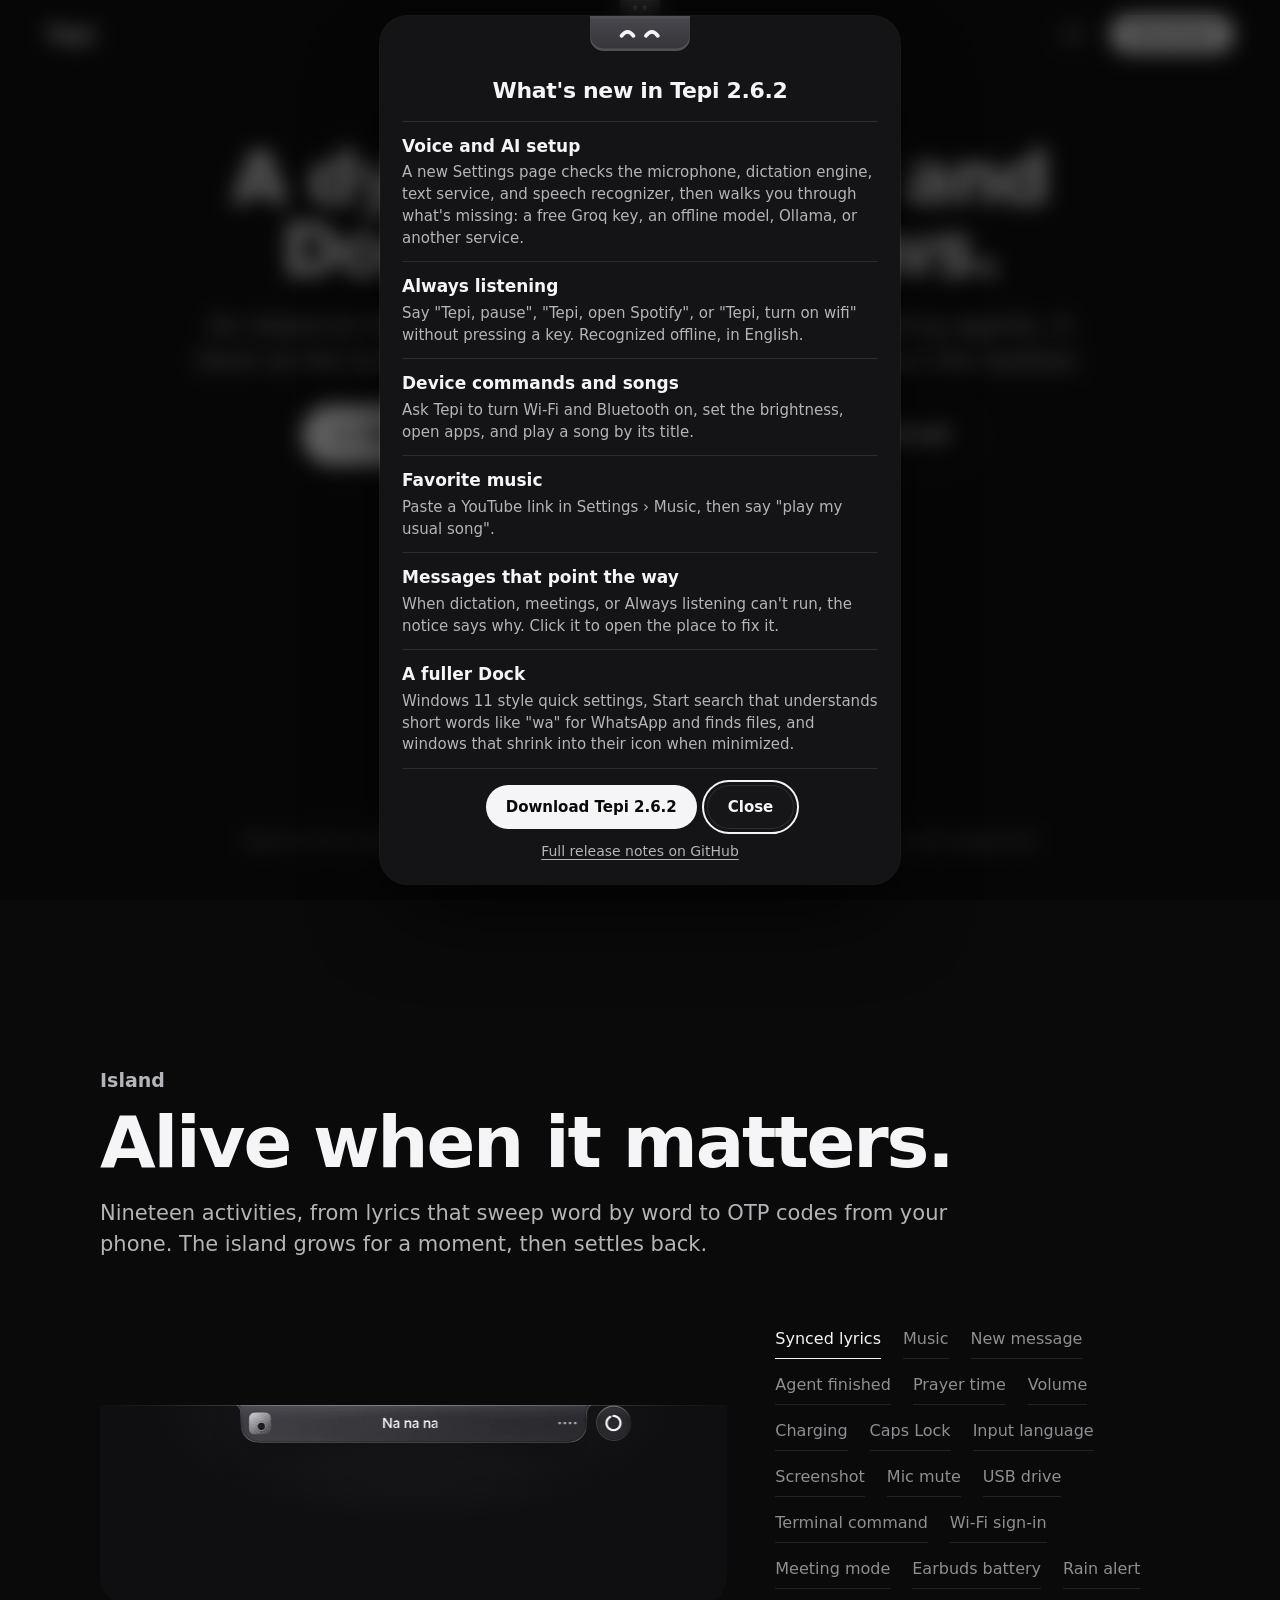
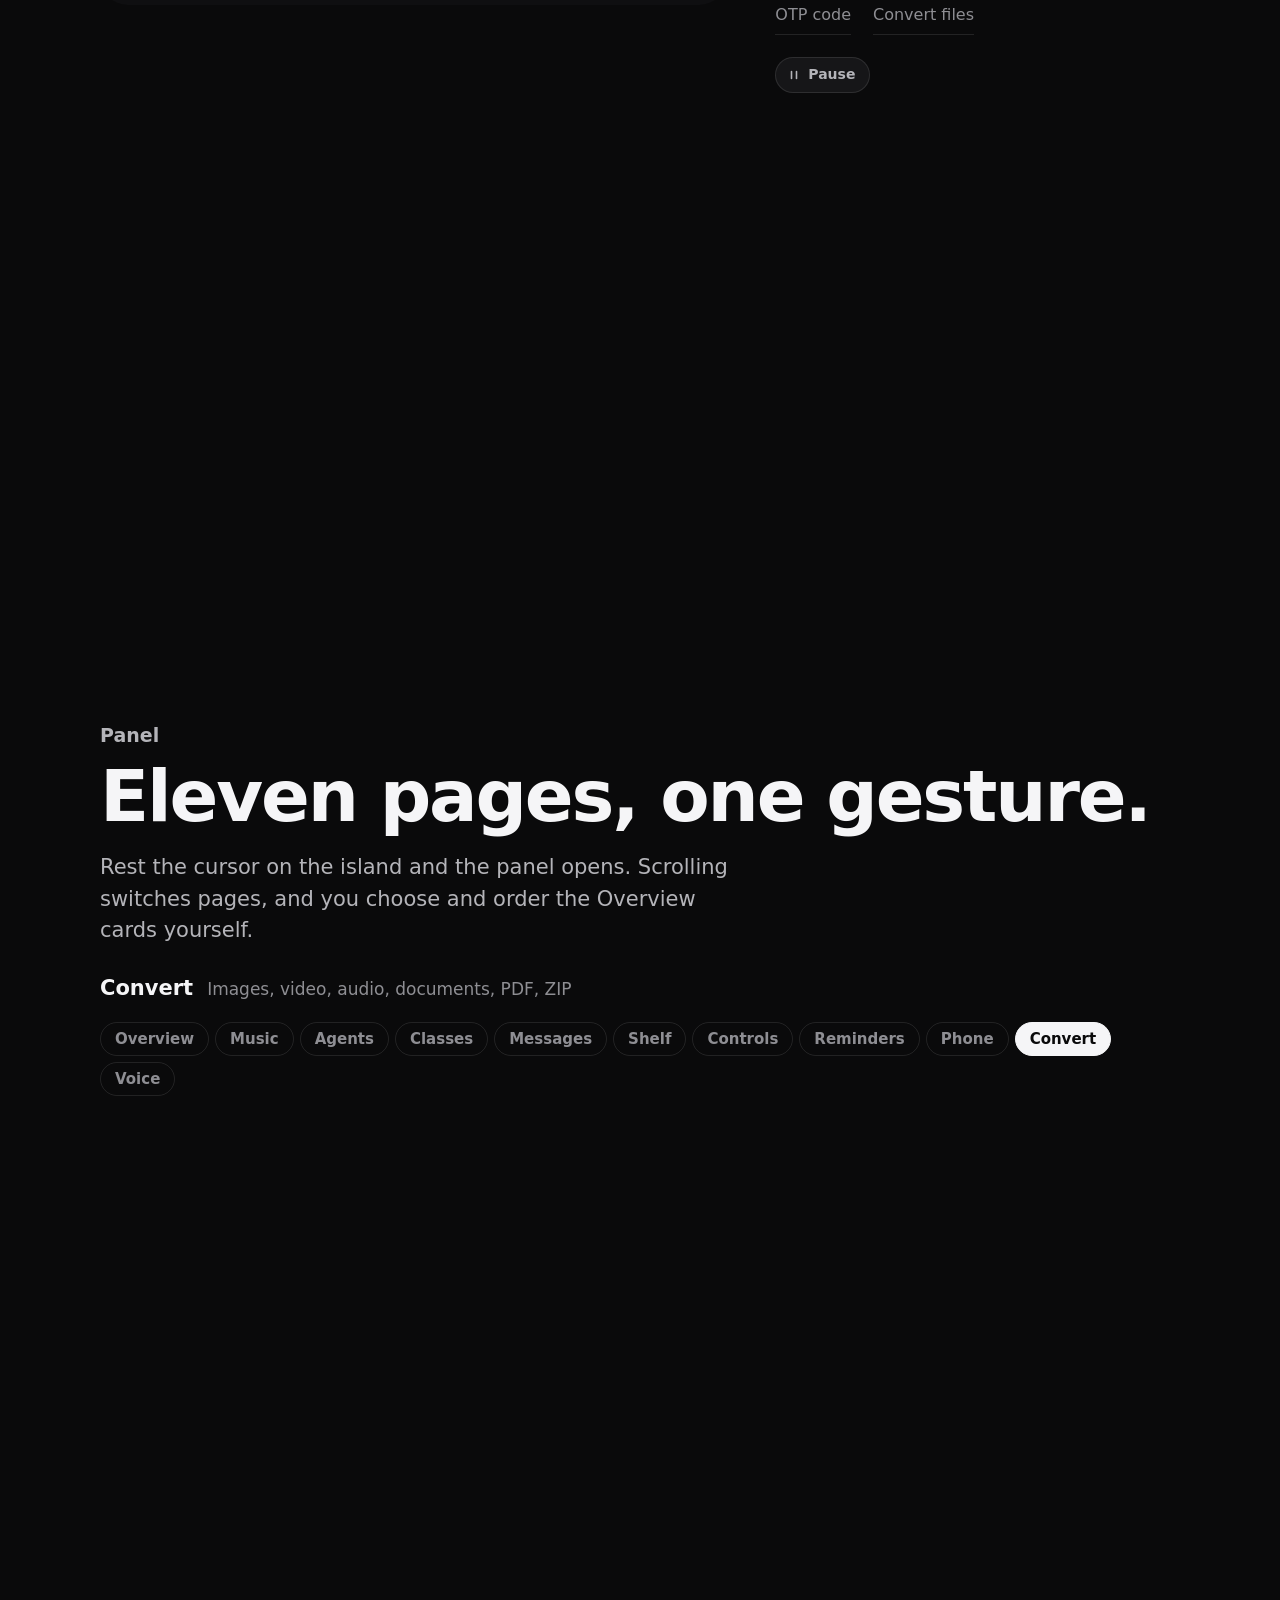
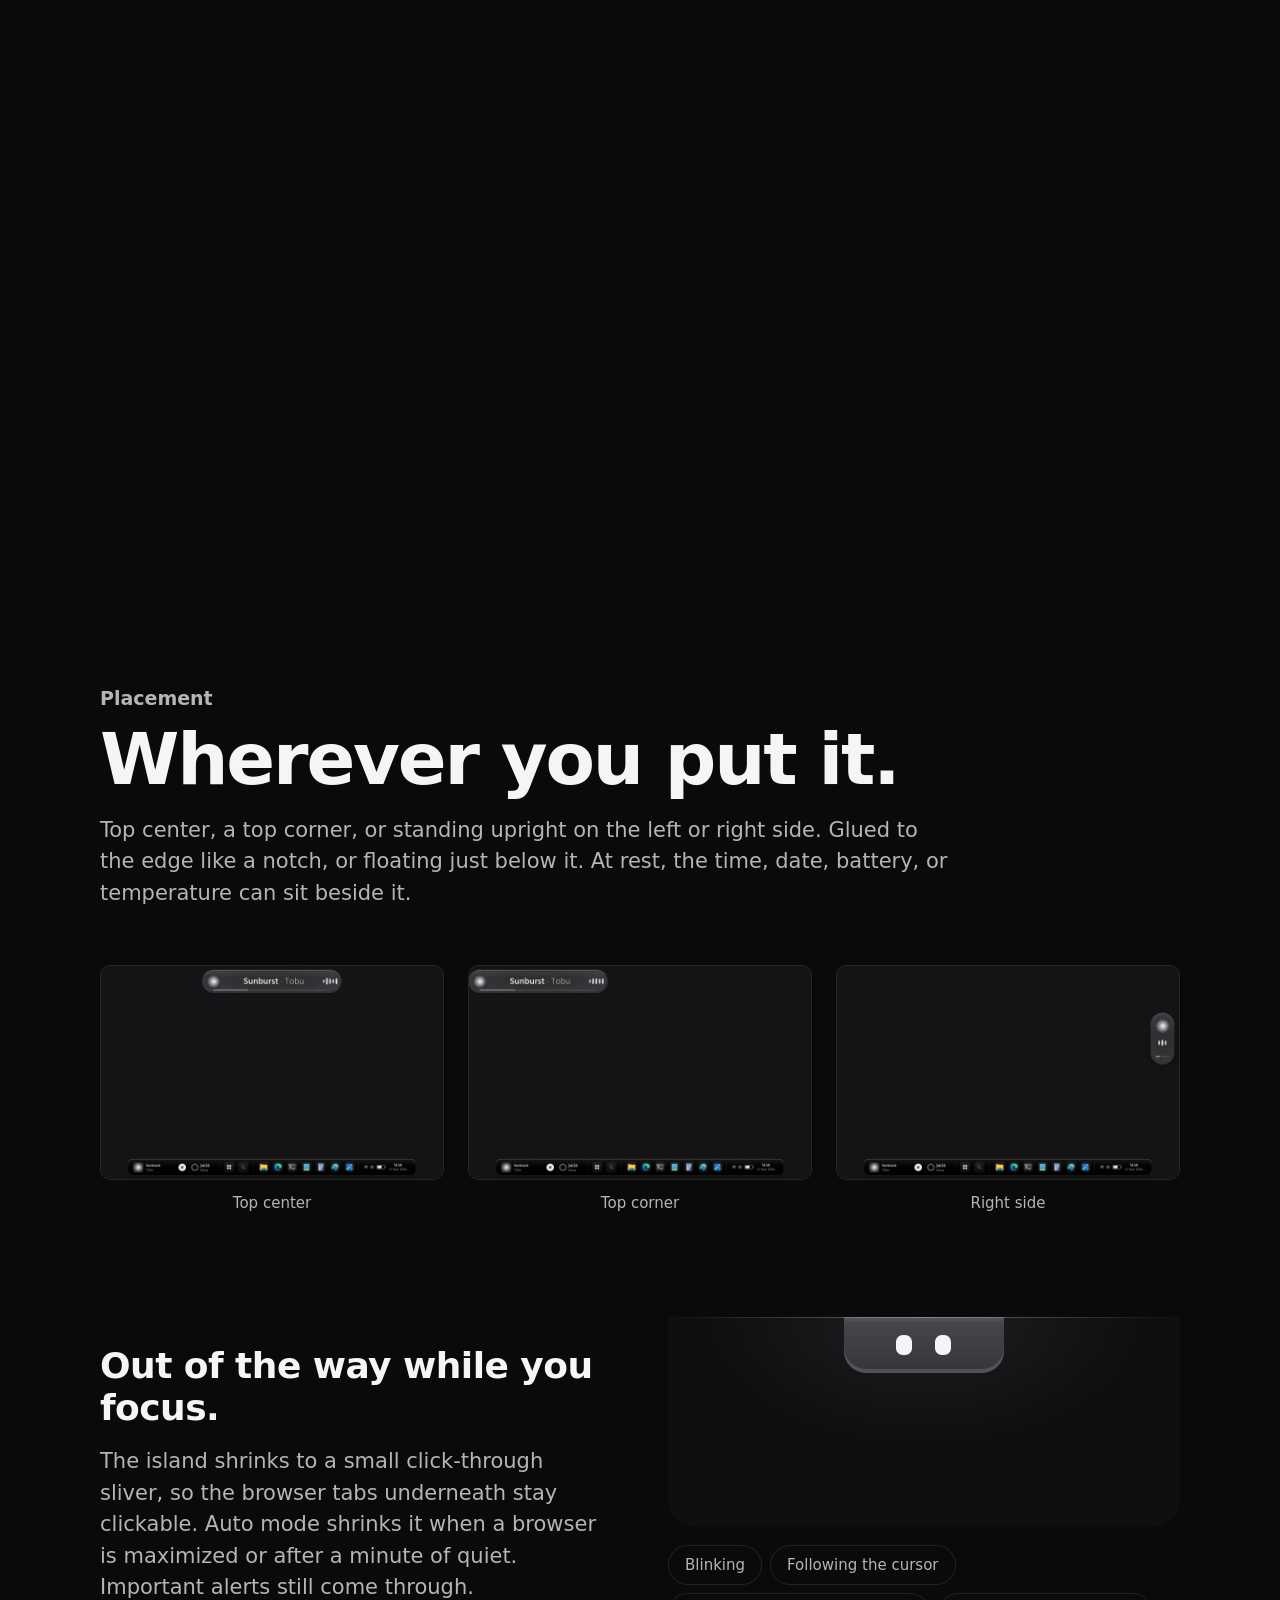
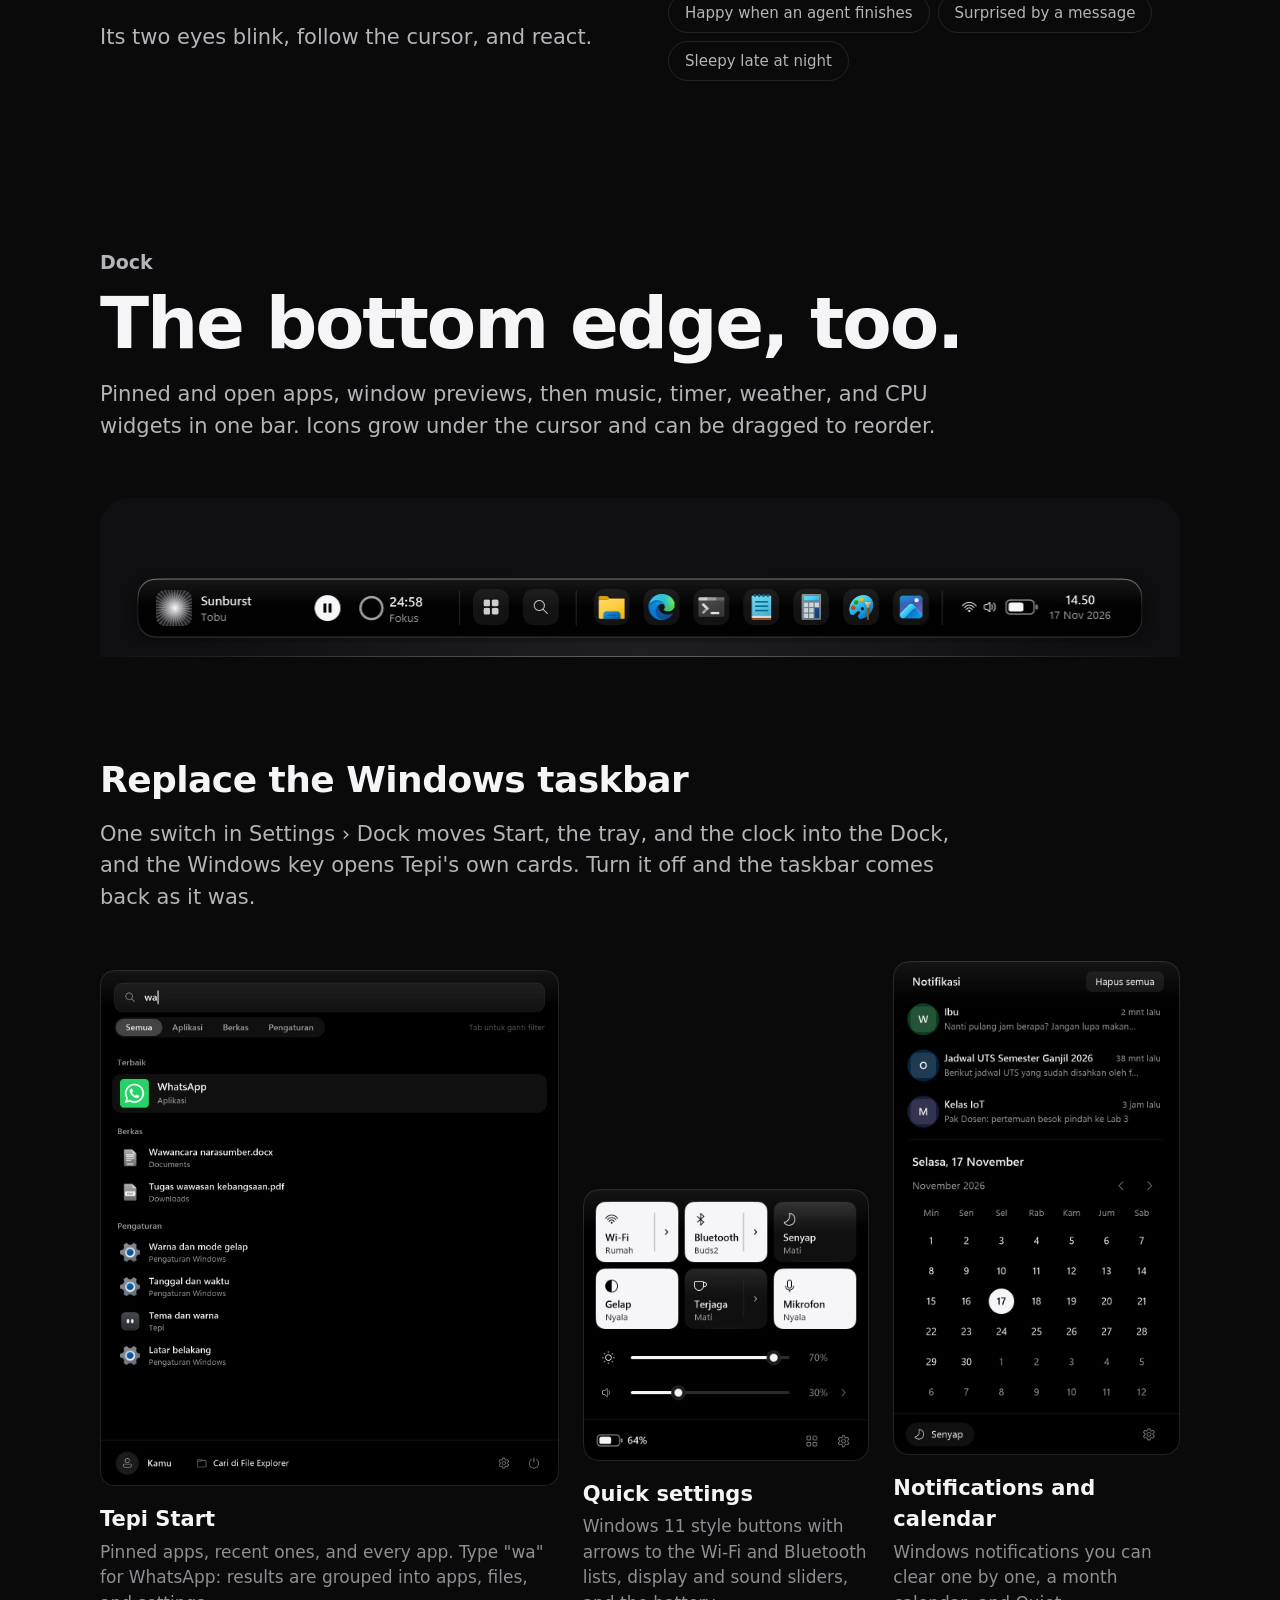
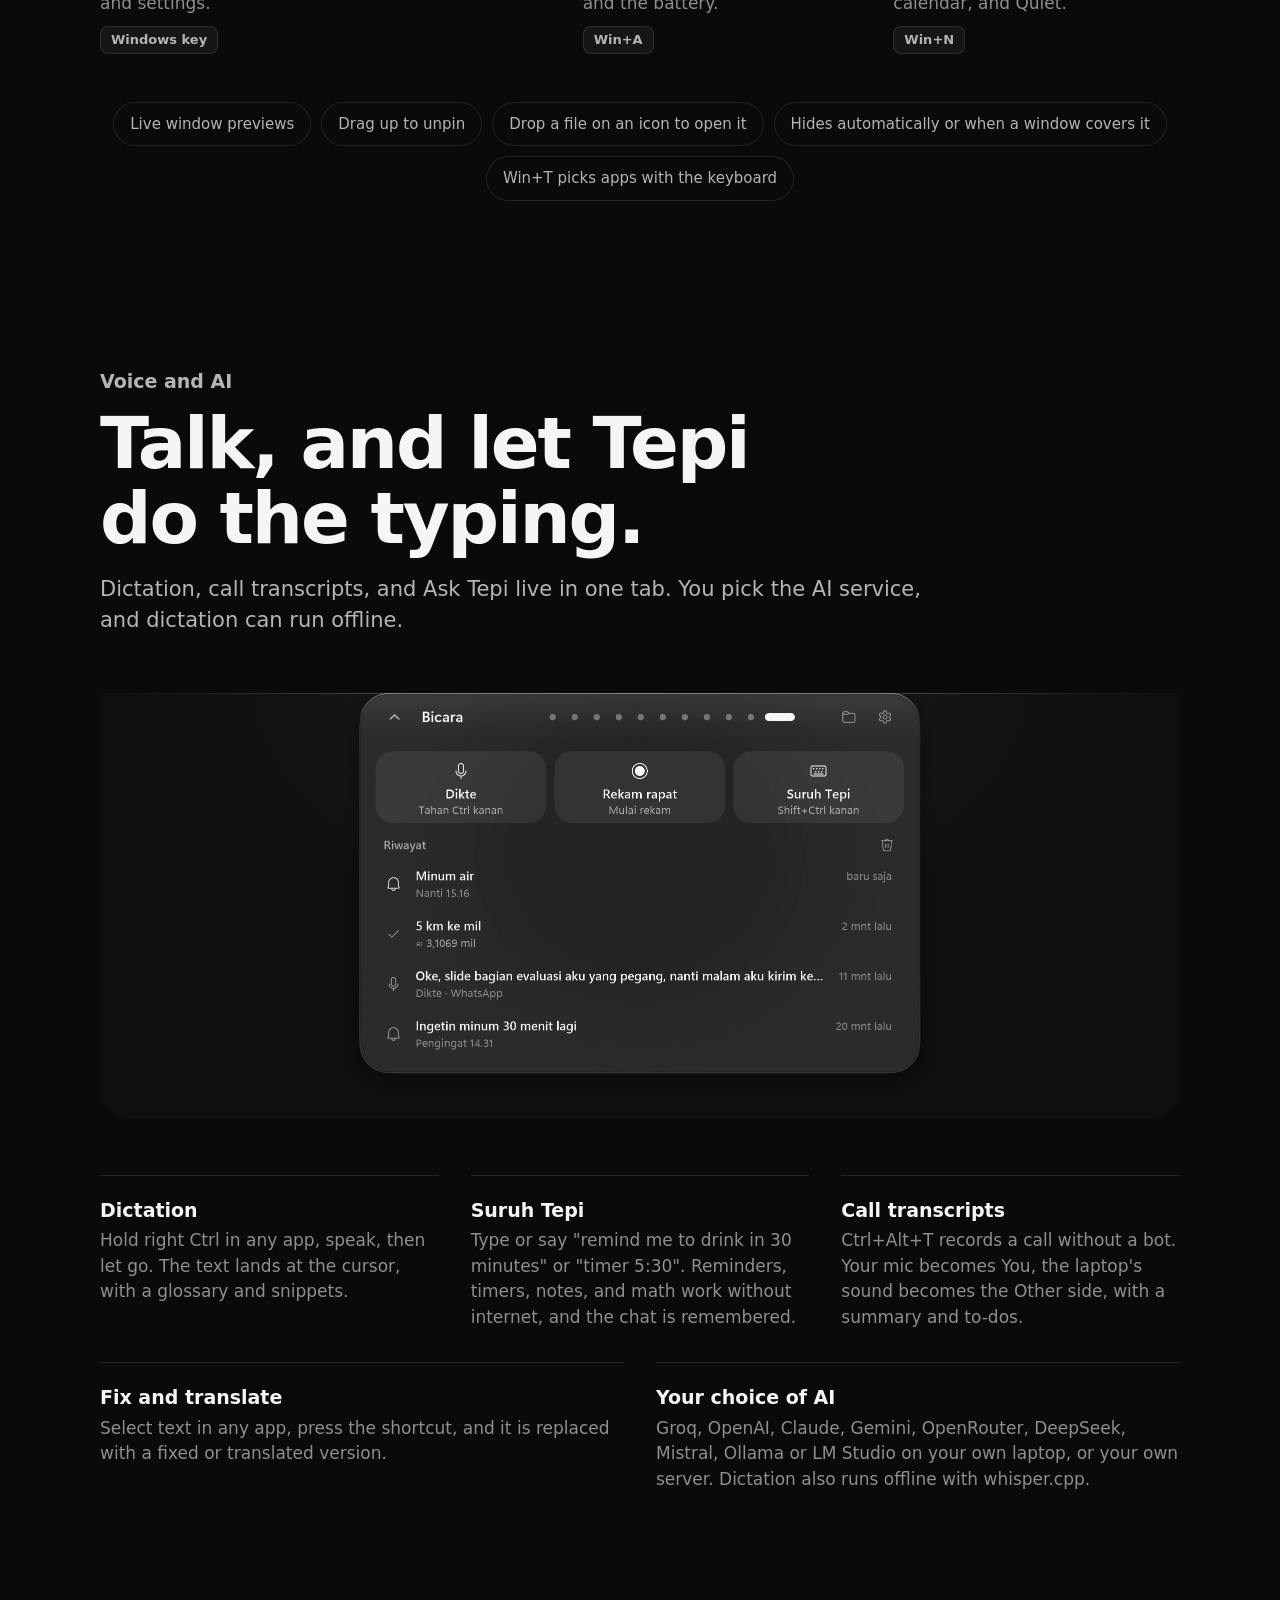
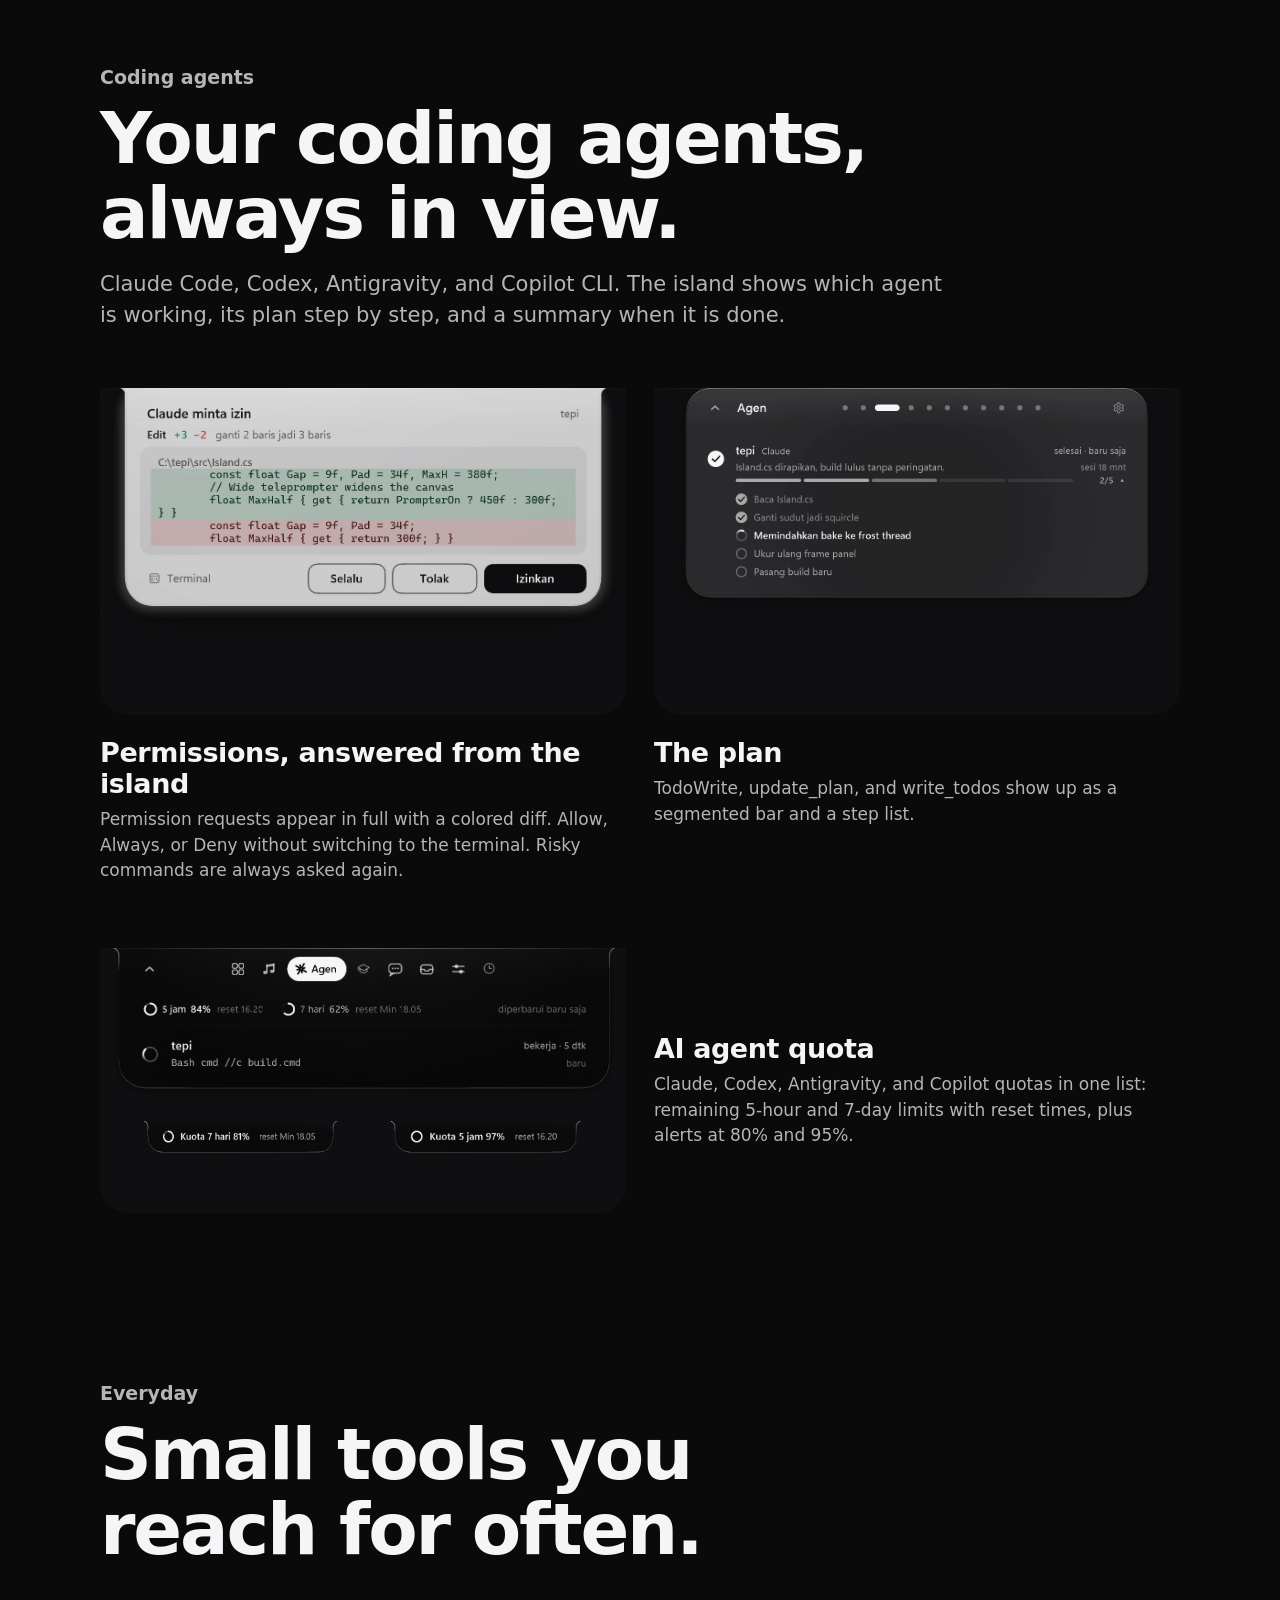
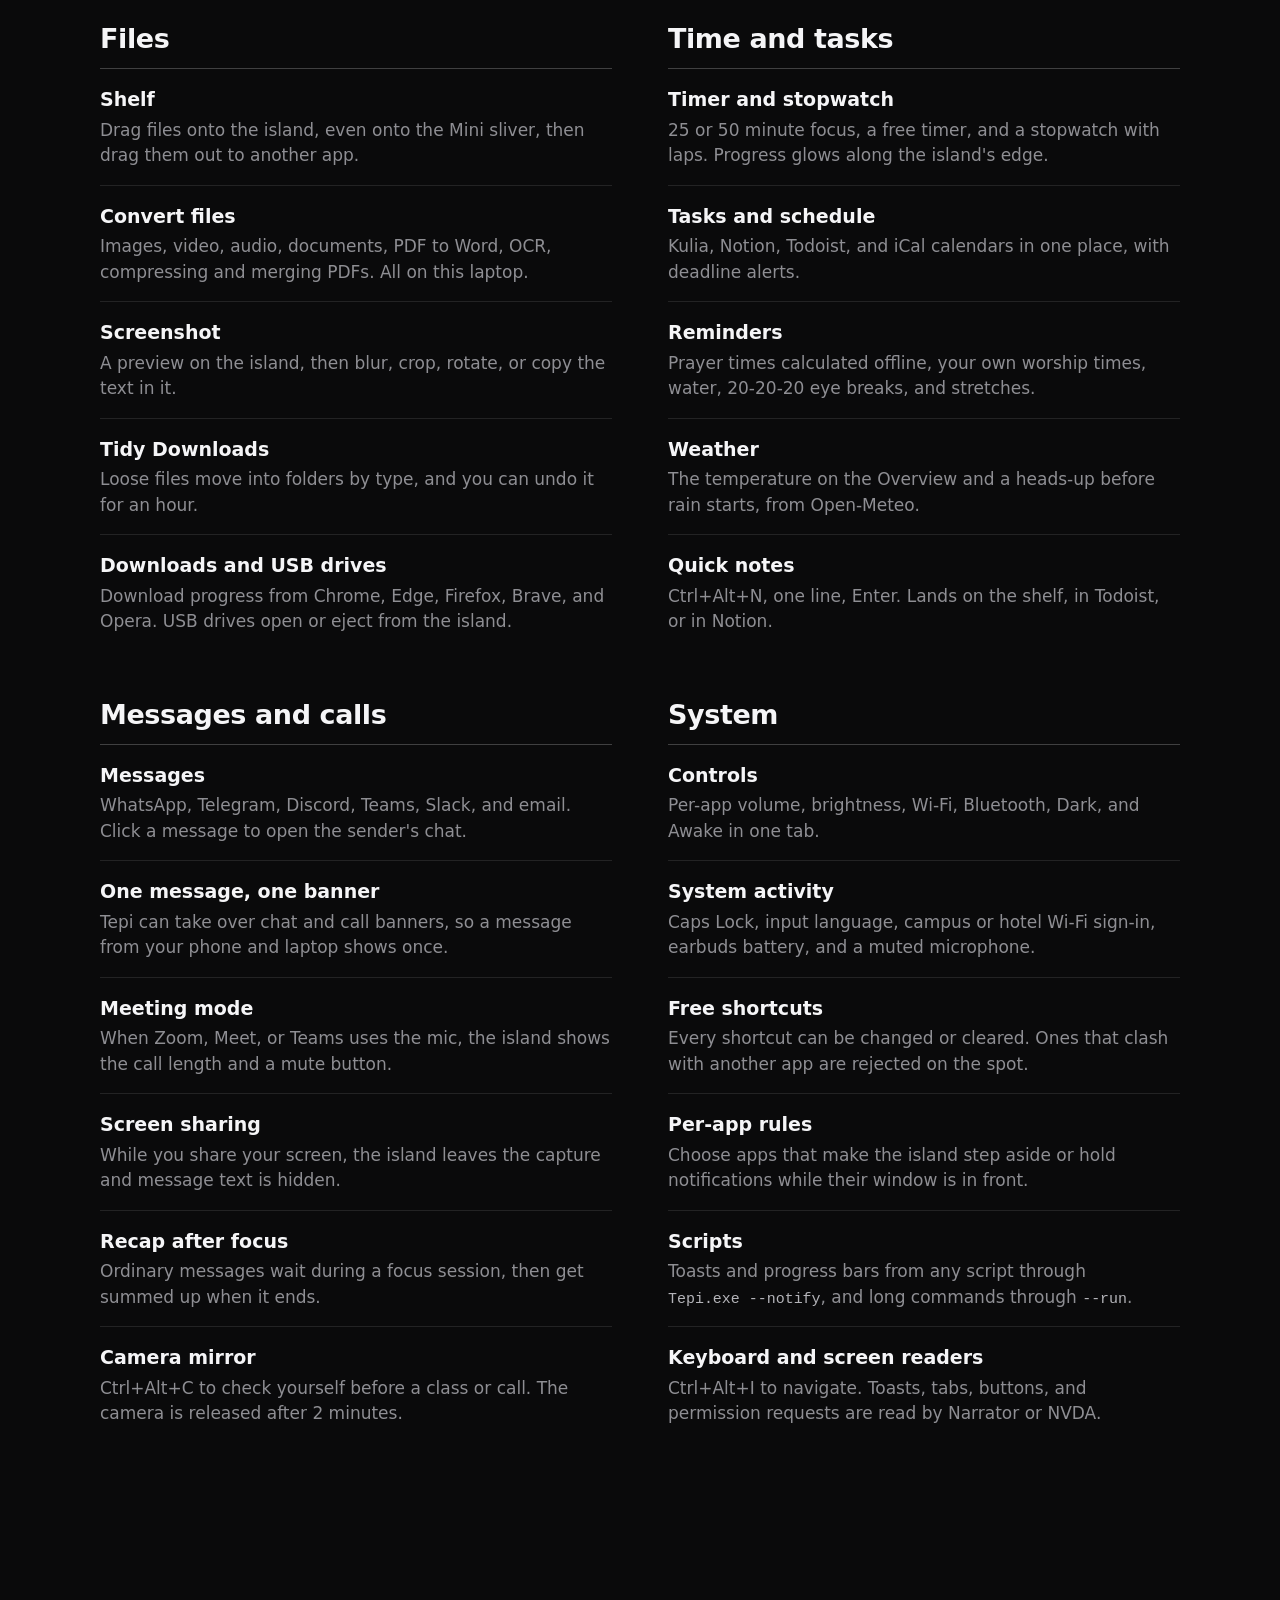
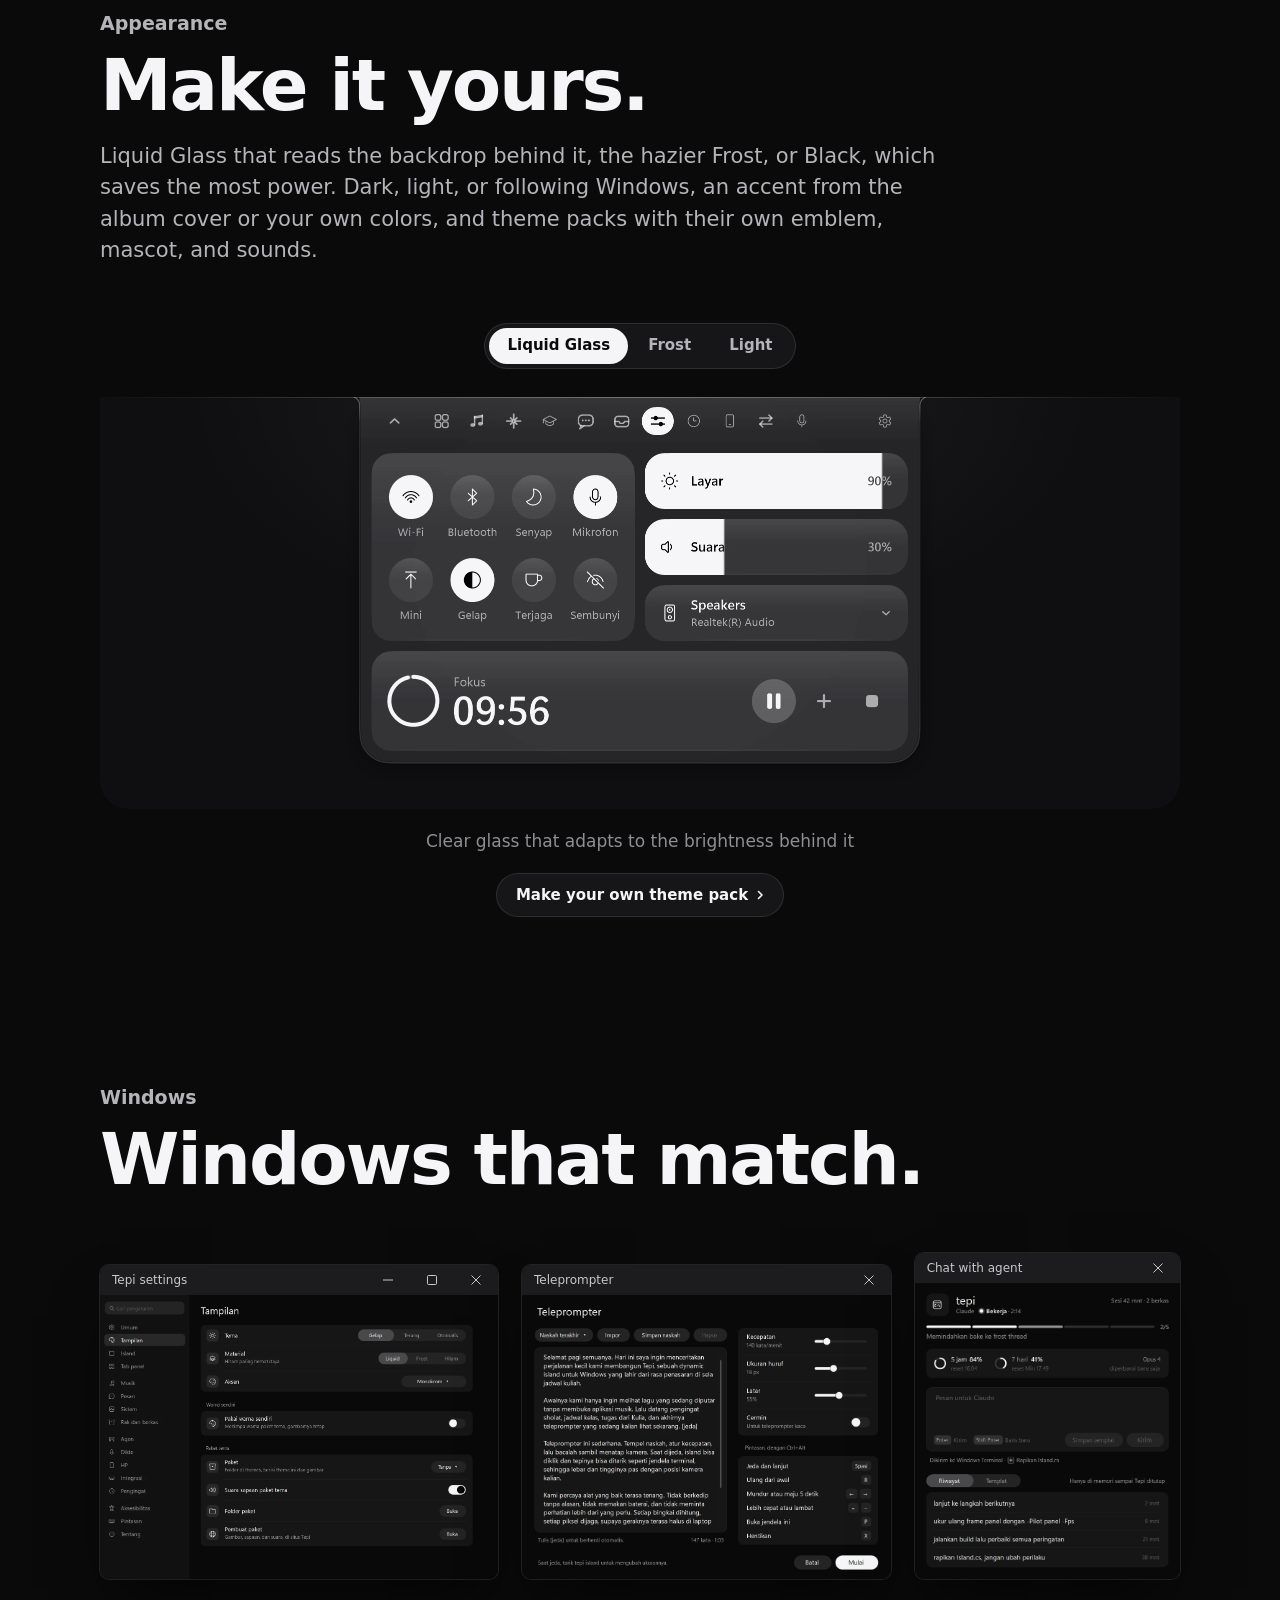
==== commit c51c56cd: "Situs ikut Tepi 2.6.2: jendela Yang baru dengan jumlah unduhan, render baru, OG, dan angka performa " ====
--- a/index.html
+++ b/index.html
@@ -17,17 +17,17 @@
 <meta property="og:site_name" content="Tepi">
 <meta property="og:locale" content="id_ID">
 <meta property="og:locale:alternate" content="en_US">
-<meta property="og:title" content="Tepi 2.6.1: dynamic island dan Dock untuk Windows">
-<meta property="og:description" content="Baru di 2.6.1: island bisa dipindah ke pojok atau sisi layar, dan Dock bisa menggantikan taskbar Windows. Gratis dan kode terbuka.">
+<meta property="og:title" content="Tepi 2.6.2: dynamic island dan Dock untuk Windows">
+<meta property="og:description" content="Baru di 2.6.2: perintah suara tanpa menekan tombol, dan panduan yang menyiapkan dikte serta AI langkah demi langkah. Gratis dan kode terbuka.">
 <meta property="og:url" content="https://odlaver.github.io/tepi/">
-<meta property="og:image" content="https://odlaver.github.io/tepi/assets/img/og-261.jpg">
+<meta property="og:image" content="https://odlaver.github.io/tepi/assets/img/og-262.jpg">
 <meta property="og:image:width" content="1200">
 <meta property="og:image:height" content="630">
-<meta property="og:image:alt" content="Tepi 2.6.1: island di tepi atas layar dan Dock di tepi bawah">
+<meta property="og:image:alt" content="Tepi 2.6.2: island di tepi atas layar dan Dock di tepi bawah">
 <meta name="twitter:card" content="summary_large_image">
-<meta name="twitter:title" content="Tepi 2.6.1: dynamic island dan Dock gratis untuk Windows 10 dan 11">
-<meta name="twitter:description" content="Baru di 2.6.1: island bisa dipindah ke pojok atau sisi layar, dan Dock bisa menggantikan taskbar Windows. Gratis dan kode terbuka.">
-<meta name="twitter:image" content="https://odlaver.github.io/tepi/assets/img/og-261.jpg">
+<meta name="twitter:title" content="Tepi 2.6.2: dynamic island dan Dock gratis untuk Windows 10 dan 11">
+<meta name="twitter:description" content="Baru di 2.6.2: perintah suara tanpa menekan tombol, dan panduan yang menyiapkan dikte serta AI langkah demi langkah. Gratis dan kode terbuka.">
+<meta name="twitter:image" content="https://odlaver.github.io/tepi/assets/img/og-262.jpg">
 <script type="application/ld+json">
 {
   "@context": "https://schema.org",
@@ -37,15 +37,15 @@
   "description": "Dynamic island dan Dock untuk Windows 10 dan 11: lagu dan lirik, pesan, agent coding, tugas, timer, dikte, dan Dock yang bisa menggantikan taskbar.",
   "url": "https://odlaver.github.io/tepi/",
   "downloadUrl": "https://github.com/odlaver/tepi/releases/latest/download/Tepi.exe",
-  "softwareVersion": "2.6.1",
-  "fileSize": "1626 KB",
+  "softwareVersion": "2.6.2",
+  "fileSize": "1869 KB",
   "operatingSystem": "Windows 10, Windows 11",
   "applicationCategory": "UtilitiesApplication",
   "inLanguage": ["id", "en"],
   "isAccessibleForFree": true,
   "license": "https://github.com/odlaver/tepi/blob/main/LICENSE",
   "codeRepository": "https://github.com/odlaver/tepi",
-  "image": "https://odlaver.github.io/tepi/assets/img/og-261.jpg",
+  "image": "https://odlaver.github.io/tepi/assets/img/og-262.jpg",
   "screenshot": "https://odlaver.github.io/tepi/assets/img/p-ringkasan.webp",
   "offers": { "@type": "Offer", "price": "0", "priceCurrency": "IDR" },
   "author": {
@@ -58,7 +58,7 @@
 }
 </script>
 <link rel="preload" as="image" href="assets/img/p-ringkasan.webp">
-<link rel="stylesheet" href="assets/css/style.css?v=262">
+<link rel="stylesheet" href="assets/css/style.css?v=2622">
 </head>
 <body>
 <a class="skip" href="#unduh" data-i18n="skip">Langsung ke unduhan</a>
@@ -77,7 +77,7 @@
 <main id="top">
   <section class="hero" id="hero">
     <div class="wrap hero-copy">
-      <p class="kicker">Tepi 2.6.1</p>
+      <p class="kicker"><button type="button" class="kicker-new js-news" aria-haspopup="dialog">Tepi 2.6.2<span class="kicker-cue" data-i18n="news.open">Lihat yang baru</span></button></p>
       <h1 data-i18n="hero.title">Dynamic island dan Dock untuk Windows.</h1>
       <p class="lead" data-i18n="hero.lead">Island di tepi atas untuk lagu, pesan, dan agent coding. Dock di tepi bawah untuk aplikasi, dan bisa menggantikan taskbar.</p>
       <div class="cta">
@@ -91,16 +91,16 @@
             <span data-i18n="cta.android">Unduh untuk Android</span>
           </a>
         </div>
-        <p class="meta"><span data-i18n="meta.free">Gratis</span> · v<span class="js-version"><span class="ver-main">2.6</span><span class="ver-tail">.1</span></span> · <span class="js-size">1.626 KB</span> · <span data-i18n="meta.os">Windows 10 dan 11</span><span class="js-dl-win" hidden> · <span class="js-n"></span> <span data-i18n="meta.dl">unduhan</span></span> · <a class="link" href="https://github.com/odlaver/tepi" data-i18n="hero.source">Kode sumber</a></p>
+        <p class="meta"><span data-i18n="meta.free">Gratis</span> · v<span class="js-version"><span class="ver-main">2.6</span><span class="ver-tail">.2</span></span> · <span class="js-size">1.869 KB</span> · <span data-i18n="meta.os">Windows 10 dan 11</span><span class="js-dl-win" hidden> · <span class="js-n"></span> <span data-i18n="meta.dl">unduhan</span></span> · <a class="link" href="https://github.com/odlaver/tepi" data-i18n="hero.source">Kode sumber</a></p>
         <p class="platform" hidden data-i18n="note.platform">Tepi tersedia untuk Windows 10 dan 11, serta Android 10 ke atas.</p>
       </div>
     </div>
     <figure class="wrap hero-fig">
       <div class="stage-fit"><div class="stage stage-hero">
-        <img src="assets/img/p-ringkasan.webp" width="588" height="370" decoding="async" fetchpriority="high" alt="Panel Ringkasan Tepi: lagu yang diputar, agen yang bekerja, kelas berikutnya, dan pesan" data-i18n-alt="alt.hero">
-        <img class="hero-dock" src="assets/img/dock.webp" width="1059" height="73" decoding="async" alt="Dock Tepi di tepi bawah: lagu, timer fokus, Start, aplikasi yang disematkan, tray, dan jam" data-i18n-alt="alt.dock">
+        <img src="assets/img/p-ringkasan.webp?v=262" width="588" height="370" decoding="async" fetchpriority="high" alt="Panel Ringkasan Tepi: lagu yang diputar, agen yang bekerja, kelas berikutnya, dan pesan" data-i18n-alt="alt.hero">
+        <img class="hero-dock" src="assets/img/dock.webp?v=262" width="1035" height="73" decoding="async" alt="Dock Tepi di tepi bawah: lagu, timer fokus, Start, aplikasi yang disematkan, tray, dan jam" data-i18n-alt="alt.dock">
       </div></div>
-      <figcaption class="cap" data-i18n="hero.update">Baru di 2.6.1: island di pojok atau sisi layar, Dock pengganti taskbar, obrolan dengan Tepi, dan PDF ke Word.</figcaption>
+      <figcaption class="cap" data-i18n="hero.update">Baru di 2.6.2: Dengarkan terus tanpa menekan tombol, perintah perangkat lewat suara, dan halaman yang menyiapkan dikte serta AI.</figcaption>
     </figure>
   </section>
 
@@ -170,9 +170,9 @@
       <p class="body" data-i18n="place.body">Atas tengah, pojok atas, atau berdiri tegak di sisi kiri dan kanan layar. Menempel di tepi seperti notch, atau mengambang sedikit di bawahnya. Saat diam, jam, tanggal, baterai, atau suhu bisa ikut tampil di sampingnya.</p>
     </div>
     <ul class="wrap places">
-      <li><img src="assets/img/place-0.webp" width="360" height="225" loading="lazy" decoding="async" alt="Island di atas tengah layar, Dock di bawah" data-i18n-alt="alt.place0"><span data-i18n="place.top">Atas tengah</span></li>
-      <li><img src="assets/img/place-1.webp" width="360" height="225" loading="lazy" decoding="async" alt="Island di pojok kiri atas layar" data-i18n-alt="alt.place1"><span data-i18n="place.corner">Pojok atas</span></li>
-      <li><img src="assets/img/place-4.webp" width="360" height="225" loading="lazy" decoding="async" alt="Island berdiri tegak di sisi kanan layar" data-i18n-alt="alt.place4"><span data-i18n="place.side">Sisi kanan</span></li>
+      <li><img src="assets/img/place-0.webp?v=262" width="360" height="225" loading="lazy" decoding="async" alt="Island di atas tengah layar, Dock di bawah" data-i18n-alt="alt.place0"><span data-i18n="place.top">Atas tengah</span></li>
+      <li><img src="assets/img/place-1.webp?v=262" width="360" height="225" loading="lazy" decoding="async" alt="Island di pojok kiri atas layar" data-i18n-alt="alt.place1"><span data-i18n="place.corner">Pojok atas</span></li>
+      <li><img src="assets/img/place-4.webp?v=262" width="360" height="225" loading="lazy" decoding="async" alt="Island berdiri tegak di sisi kanan layar" data-i18n-alt="alt.place4"><span data-i18n="place.side">Sisi kanan</span></li>
     </ul>
     <div class="wrap split mini-row" id="mini">
       <div>
@@ -202,7 +202,7 @@
       <p class="body" data-i18n="dock.body">Aplikasi yang disematkan dan yang sedang terbuka, pratinjau jendela, lalu widget lagu, timer, cuaca, dan CPU di satu bar. Ikon membesar mengikuti kursor dan bisa diseret untuk mengurutkan.</p>
     </div>
     <div class="wrap">
-      <div class="stage stage-dock"><img src="assets/img/dock.webp" width="1059" height="73" loading="lazy" decoding="async" alt="Dock Tepi: lagu yang diputar, timer fokus, Start, aplikasi yang disematkan, tray, dan jam" data-i18n-alt="alt.dock"></div>
+      <div class="stage stage-dock"><img src="assets/img/dock.webp?v=262" width="1035" height="73" loading="lazy" decoding="async" alt="Dock Tepi: lagu yang diputar, timer fokus, Start, aplikasi yang disematkan, tray, dan jam" data-i18n-alt="alt.dock"></div>
     </div>
     <div class="wrap dock-swap">
       <h3 data-i18n="dock.swap">Ganti taskbar Windows</h3>
@@ -210,15 +210,15 @@
     </div>
     <div class="wrap cards">
       <figure>
-        <img src="assets/img/dock-start.webp" width="640" height="720" loading="lazy" decoding="async" alt="Tepi Start: aplikasi yang disematkan, terbaru, dan semua aplikasi" data-i18n-alt="alt.start">
-        <figcaption><b>Tepi Start</b><span data-i18n="dock.start.d">Aplikasi yang disematkan, yang terbaru, dan semua aplikasi. Kolom carinya juga menemukan halaman Pengaturan Windows dan Tepi.</span><kbd data-i18n="dock.start.k">Tombol Windows</kbd></figcaption>
+        <img src="assets/img/dock-start-search.webp?v=262" width="640" height="720" loading="lazy" decoding="async" alt="Tepi Start mencari &quot;wa&quot;: WhatsApp sebagai hasil terbaik, lalu berkas dan pengaturan" data-i18n-alt="alt.start">
+        <figcaption><b>Tepi Start</b><span data-i18n="dock.start.d">Aplikasi yang disematkan, yang terbaru, dan semua aplikasi. Ketik "wa" untuk WhatsApp: hasilnya dikelompokkan jadi aplikasi, berkas, dan pengaturan.</span><kbd data-i18n="dock.start.k">Tombol Windows</kbd></figcaption>
       </figure>
       <figure>
-        <img src="assets/img/dock-quick.webp" width="360" height="408" loading="lazy" decoding="async" alt="Pengaturan cepat: Wi-Fi, Bluetooth, Senyap, Gelap, Terjaga, mikrofon, suara, dan layar" data-i18n-alt="alt.quick">
-        <figcaption><b data-i18n="dock.quick">Pengaturan cepat</b><span data-i18n="dock.quick.d">Wi-Fi dengan daftar jaringan, Bluetooth, Senyap, Gelap, Terjaga, suara, layar, dan perangkat suara.</span><kbd>Win+A</kbd></figcaption>
+        <img src="assets/img/dock-quick.webp?v=262" width="360" height="342" loading="lazy" decoding="async" alt="Pengaturan cepat bergaya Windows 11: Wi-Fi, Bluetooth, Senyap, Gelap, Terjaga, mikrofon, layar, dan suara" data-i18n-alt="alt.quick">
+        <figcaption><b data-i18n="dock.quick">Pengaturan cepat</b><span data-i18n="dock.quick.d">Tombol bergaya Windows 11 dengan panah ke daftar Wi-Fi dan Bluetooth, slider layar dan suara, serta baterai.</span><kbd>Win+A</kbd></figcaption>
       </figure>
       <figure>
-        <img src="assets/img/dock-cal.webp" width="360" height="620" loading="lazy" decoding="async" alt="Notifikasi dan kalender bulanan" data-i18n-alt="alt.cal">
+        <img src="assets/img/dock-cal.webp?v=262" width="360" height="620" loading="lazy" decoding="async" alt="Notifikasi dan kalender bulanan" data-i18n-alt="alt.cal">
         <figcaption><b data-i18n="dock.cal">Notifikasi dan kalender</b><span data-i18n="dock.cal.d">Notifikasi Windows yang bisa dihapus satu per satu, kalender bulanan, dan Senyap.</span><kbd>Win+N</kbd></figcaption>
       </figure>
     </div>
@@ -407,31 +407,31 @@
     </div>
     <div class="wrap">
       <div class="focal">
-        <p class="num num-xl" data-i18n="perf.idle.n">0,2%</p>
+        <p class="num num-xl" data-i18n="perf.idle.n">0,6%</p>
         <p class="lbl" data-i18n="perf.idle">CPU saat diam</p>
-        <div class="track" role="img" aria-label="1.7.0: 1,9%. Sekarang: 0,2%." data-i18n-label="perf.idle.a"><span style="--w:10.5%"></span></div>
+        <div class="track" role="img" aria-label="1.7.0: 1,9%. Sekarang: 0,6%." data-i18n-label="perf.idle.a"><span style="--w:31.6%"></span></div>
         <p class="was"><span>1.7.0</span> <span data-i18n="perf.idle.o">1,9%</span></p>
       </div>
       <ul class="stats">
         <li>
-          <p class="num" data-i18n="perf.timer.n">1,8%</p>
+          <p class="num" data-i18n="perf.timer.n">2,7%</p>
           <p class="lbl" data-i18n="perf.timer">CPU saat timer berjalan di island</p>
         </li>
         <li>
-          <p class="num" data-i18n="perf.panel.n">0,4%</p>
+          <p class="num" data-i18n="perf.panel.n">1,2%</p>
           <p class="lbl" data-i18n="perf.panel">CPU saat panel terbuka, rata-rata semua tab</p>
-          <div class="track" role="img" aria-label="1.7.0: 7,3%. Sekarang: 0,4%." data-i18n-label="perf.panel.a"><span style="--w:5.5%"></span></div>
+          <div class="track" role="img" aria-label="1.7.0: 7,3%. Sekarang: 1,2%." data-i18n-label="perf.panel.a"><span style="--w:16.4%"></span></div>
           <p class="was"><span>1.7.0</span> <span data-i18n="perf.panel.o">7,3%</span></p>
         </li>
         <li>
-          <p class="num" data-i18n="perf.mem.n">13 MB</p>
-          <p class="lbl" data-i18n="perf.mem">Memori di Task Manager</p>
+          <p class="num" data-i18n="perf.mem.n">6 MB</p>
+          <p class="lbl" data-i18n="perf.mem">Memori di Task Manager saat diam</p>
         </li>
       </ul>
       <div class="perf-foot">
-        <p class="exe"><b class="js-size">1.626 KB</b> <span data-i18n="perf.exe">satu file exe, tanpa instalasi.</span></p>
-        <p class="note" data-i18n="perf.frame">Membuka panel dan pindah tab rata-rata 4–7 ms per frame, paling lama 14 ms, di bawah 16,7 ms untuk 60 fps.</p>
-        <p class="note" data-i18n="perf.note">Diukur 5 November 2026 di laptop Intel Core i3-1115G4 dengan data asli: tiap kondisi dibiarkan tenang 4 detik, lalu diukur 8 detik. Persen CPU dihitung terhadap satu core.</p>
+        <p class="exe"><b class="js-size">1.869 KB</b> <span data-i18n="perf.exe">satu file exe, tanpa instalasi.</span></p>
+        <p class="note" data-i18n="perf.frame">Membuka panel dan pindah tab rata-rata 3–6 ms per frame. Saat pindah tab beruntun, frame terlama 14 ms, di bawah 16,7 ms untuk 60 fps; gambar pertama sebuah halaman bisa sampai 39 ms.</p>
+        <p class="note" data-i18n="perf.note">Diukur 17 November 2026 di laptop Intel Core i3-1115G4 yang sedang menjalankan pekerjaan lain: tiap kondisi dibiarkan tenang 4 detik, lalu diukur 8 detik, median dari 3 putaran. Persen CPU dihitung terhadap satu core. Saat panel terbuka memori naik ke sekitar 18 sampai 27 MB, lalu turun lagi setelah panel ditutup.</p>
       </div>
     </div>
   </section>
@@ -491,8 +491,8 @@
           <span data-i18n="cta.android">Unduh untuk Android</span>
         </a>
       </div>
-      <p class="meta"><span data-i18n="meta.free">Gratis</span> · v<span class="js-version"><span class="ver-main">2.6</span><span class="ver-tail">.1</span></span> · <span class="js-size">1.626 KB</span><span class="js-dl-win" hidden> · <span class="js-n"></span> <span data-i18n="meta.dl">unduhan</span></span></p>
-      <p class="again" data-i18n="dl.again">Sudah memasang Tepi? Klik kanan ikon Tepi, lalu Perbarui ke Tepi 2.6.1. Berikutnya cukup Pengaturan › Tentang › Cek pembaruan.</p>
+      <p class="meta"><span data-i18n="meta.free">Gratis</span> · v<span class="js-version"><span class="ver-main">2.6</span><span class="ver-tail">.2</span></span> · <span class="js-size">1.869 KB</span><span class="js-dl-win" hidden> · <span class="js-n"></span> <span data-i18n="meta.dl">unduhan</span></span></p>
+      <p class="again" data-i18n="dl.again">Sudah memasang Tepi? Klik kanan ikon Tepi, lalu Perbarui ke Tepi 2.6.2. Berikutnya cukup Pengaturan › Tentang › Cek pembaruan.</p>
       <p class="platform" hidden data-i18n="note.platform">Tepi tersedia untuk Windows 10 dan 11, serta Android 10 ke atas.</p>
       <dl class="facts">
         <div><dt data-i18n="dl.req">Syarat</dt><dd data-i18n="dl.req.d">Windows 10 versi 2004 atau lebih baru, atau Windows 11, 64-bit. .NET Framework 4.8 sudah bawaan Windows.</dd></div>
@@ -539,10 +539,32 @@
   </form>
 </dialog>
 
+<dialog class="qris news" id="news" aria-labelledby="news-title">
+  <div class="mag mag-q"><div class="isle inline" id="isle-n" data-isle aria-hidden="true"></div></div>
+  <h2 class="qris-title" id="news-title"><span data-i18n="news.title">Yang baru di Tepi</span> 2.6.2</h2>
+  <p class="news-count js-dl-win" hidden><span data-i18n="news.count.a">Sudah diunduh</span> <b class="js-n"></b> <span data-i18n="news.count.b">kali, dari semua rilis Windows</span></p>
+  <ul class="news-list">
+    <li><b data-i18n="news.1">Siapkan suara dan AI</b><span data-i18n="news.1.d">Halaman baru di Pengaturan yang mengecek mikrofon, mesin dikte, layanan teks, dan pengenal ucapan, lalu memandu yang kurang: key Groq gratis, model offline, Ollama, atau layanan lain.</span></li>
+    <li><b data-i18n="news.2">Dengarkan terus</b><span data-i18n="news.2.d">Ucapkan "Tepi, pause", "Tepi, open Spotify", atau "Tepi, turn on wifi" tanpa menekan tombol. Dikenali offline, dalam bahasa Inggris.</span></li>
+    <li><b data-i18n="news.3">Perintah perangkat dan lagu</b><span data-i18n="news.3.d">Suruh Tepi menyalakan Wi-Fi dan Bluetooth, mengatur kecerahan, membuka aplikasi, dan memutar lagu dari judulnya.</span></li>
+    <li><b data-i18n="news.4">Lagu favorit</b><span data-i18n="news.4.d">Tempel tautan YouTube di Pengaturan › Musik, lalu bilang "putar lagu biasa".</span></li>
+    <li><b data-i18n="news.5">Pesan yang menunjukkan jalan</b><span data-i18n="news.5.d">Saat dikte, rapat, atau Dengarkan terus belum bisa jalan, notifikasinya menyebut sebabnya. Klik untuk membuka tempat memperbaikinya.</span></li>
+    <li><b data-i18n="news.9">Dock lebih lengkap</b><span data-i18n="news.9.d">Pengaturan cepat bergaya Windows 11, pencarian Start yang paham singkatan seperti "wa" untuk WhatsApp dan bisa mencari berkas, serta jendela yang mengecil masuk ke ikonnya saat diminimalkan.</span></li>
+    <li><b data-i18n="news.7">Dari laporan pengguna</b><span data-i18n="news.7.d">Kirim saran terkirim lagi, Dock tetap di atas jendela lain, menu tertutup saat diklik di luar, klik ikon aplikasi yang di depan untuk meminimalkannya, dan tile Wi-Fi menyebut nama jaringan.</span></li>
+    <li><b data-i18n="news.8">Coret di Edit gambar</b><span data-i18n="news.8.d">Coret bebas di atas screenshot dengan pilihan warna dan ketebalan, lalu urungkan per langkah. Kontribusi dari movlution.</span></li>
+    <li><b data-i18n="news.6">Lebih halus</b><span data-i18n="news.6.d">Toggle dan Pengaturan bergerak lebih halus, lingkaran pengirim memakai warna aplikasinya, dan yang terhapus bisa diurungkan selama 5 detik.</span></li>
+  </ul>
+  <form method="dialog" class="qris-actions">
+    <a class="btn btn-md js-dl" data-goatcounter-click="unduh-news" href="https://github.com/odlaver/tepi/releases/latest/download/Tepi.exe" data-i18n="news.dl">Unduh Tepi 2.6.2</a>
+    <button type="submit" class="btn-ghost btn-md" data-i18n="news.close" autofocus>Tutup</button>
+  </form>
+  <a class="link news-all" href="https://github.com/odlaver/tepi/releases/latest" data-i18n="news.all">Catatan rilis lengkap di GitHub</a>
+</dialog>
+
 <button type="button" class="fab js-coffee away" id="fab" aria-haspopup="dialog" aria-label="Traktir Tepi kopi" data-i18n-label="coffee.btn"><svg viewBox="0 0 20 20" aria-hidden="true"><path d="M3.5 7.5h10v4.2a4.3 4.3 0 0 1-4.3 4.3H7.8a4.3 4.3 0 0 1-4.3-4.3zM13.5 9h1.3a2.2 2.2 0 0 1 0 4.4h-1.6M6.5 2.8c-.6.8.6 1.4 0 2.2M9.5 2.8c-.6.8.6 1.4 0 2.2" fill="none" stroke="currentColor" stroke-width="1.5" stroke-linecap="round" stroke-linejoin="round"/></svg><span data-i18n="coffee.btn">Traktir Tepi kopi</span></button>
 
-<script src="assets/js/island.js?v=26c" defer></script>
-<script src="assets/js/main.js?v=262" defer></script>
+<script src="assets/js/island.js?v=262" defer></script>
+<script src="assets/js/main.js?v=2622" defer></script>
 <script data-goatcounter="https://tepi.goatcounter.com/count" async src="//gc.zgo.at/count.js"></script>
 </body>
 </html>
--- a/assets/css/style.css
+++ b/assets/css/style.css
@@ -447,6 +447,19 @@
 .qris-note { margin-top: 14px; font-size: 14px; color: var(--faint); text-align: center; text-wrap: pretty; }
 .qris-actions { margin-top: 16px; display: flex; flex-wrap: wrap; justify-content: center; gap: 10px; }
 .btn-md { height: 44px; padding: 0 20px; font-size: 15px; }
+/* What's new: the QRIS card, with a list */
+.news { width: min(520px, calc(100vw - 32px)); }
+.news-count { margin-top: 8px; font-size: 15px; color: var(--sub); text-align: center; text-wrap: pretty; }
+.news-count b { font-family: var(--display); font-weight: 600; color: var(--text); font-variant-numeric: tabular-nums; }
+.news-list { list-style: none; margin-top: 18px; width: 100%; min-height: 0; overflow-y: auto; overscroll-behavior: contain; scrollbar-width: thin; scrollbar-color: rgba(255, 255, 255, 0.22) transparent; }
+.news-list li { padding-block: 12px; border-top: 1px solid var(--line); }
+.news-list b { display: block; font-family: var(--display); font-size: 17px; font-weight: 600; }
+.news-list span { display: block; margin-top: 3px; font-size: 15px; line-height: 1.45; color: var(--sub); text-wrap: pretty; }
+.news-all { margin-top: 12px; font-size: 14px; }
+.kicker-new { display: inline-flex; align-items: center; gap: 10px; min-height: 36px; padding: 0 14px; border-radius: 999px; border: 1px solid var(--line); background: none; font: inherit; color: inherit; cursor: pointer; transition: color 0.12s ease, border-color 0.12s ease; }
+.kicker-cue { color: var(--text); font-weight: 600; }
+.kicker-new:focus-visible { outline: none; box-shadow: 0 0 0 2px var(--bg), 0 0 0 4px var(--text); }
+@media (hover: hover) { .kicker-new:hover { border-color: rgba(255, 255, 255, 0.28); } }
 /* Floating coffee, glass like the nav */
 .fab {
   position: fixed; z-index: 55; right: max(20px, env(safe-area-inset-right)); bottom: max(20px, env(safe-area-inset-bottom));
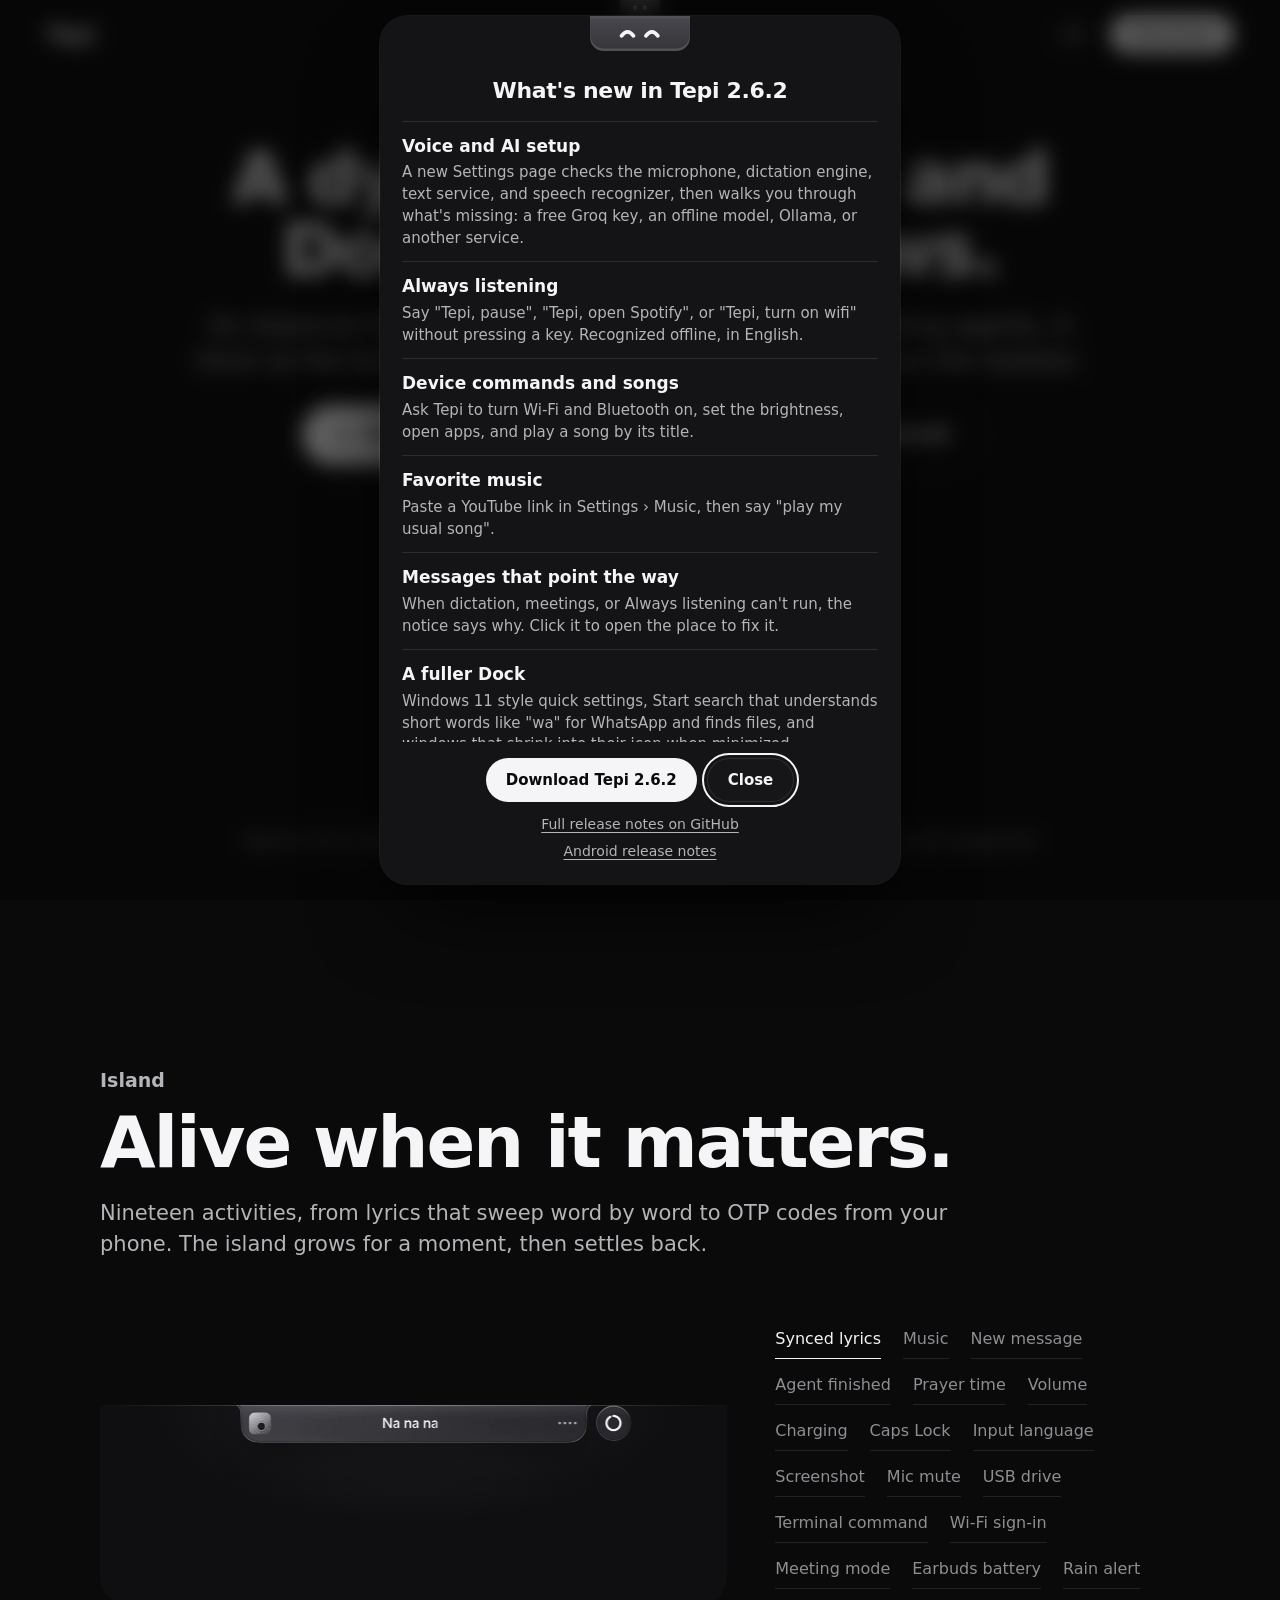
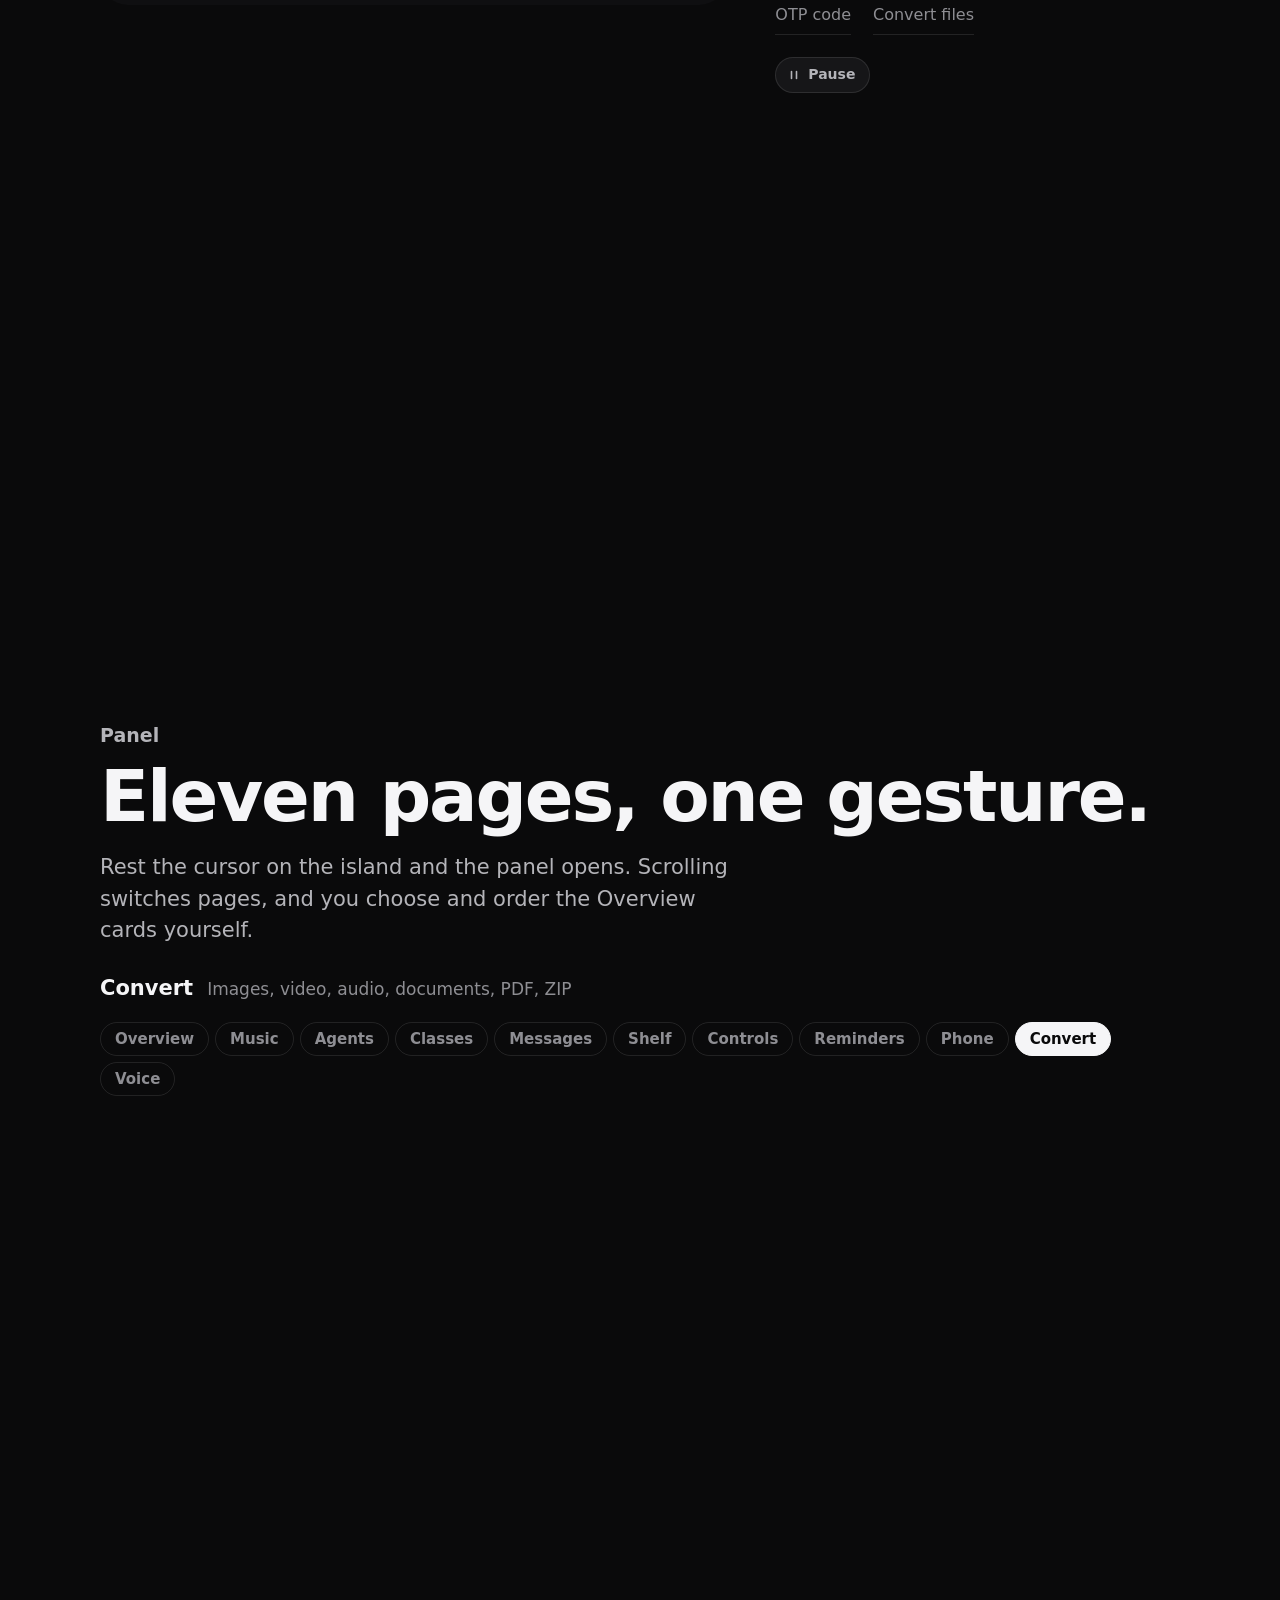
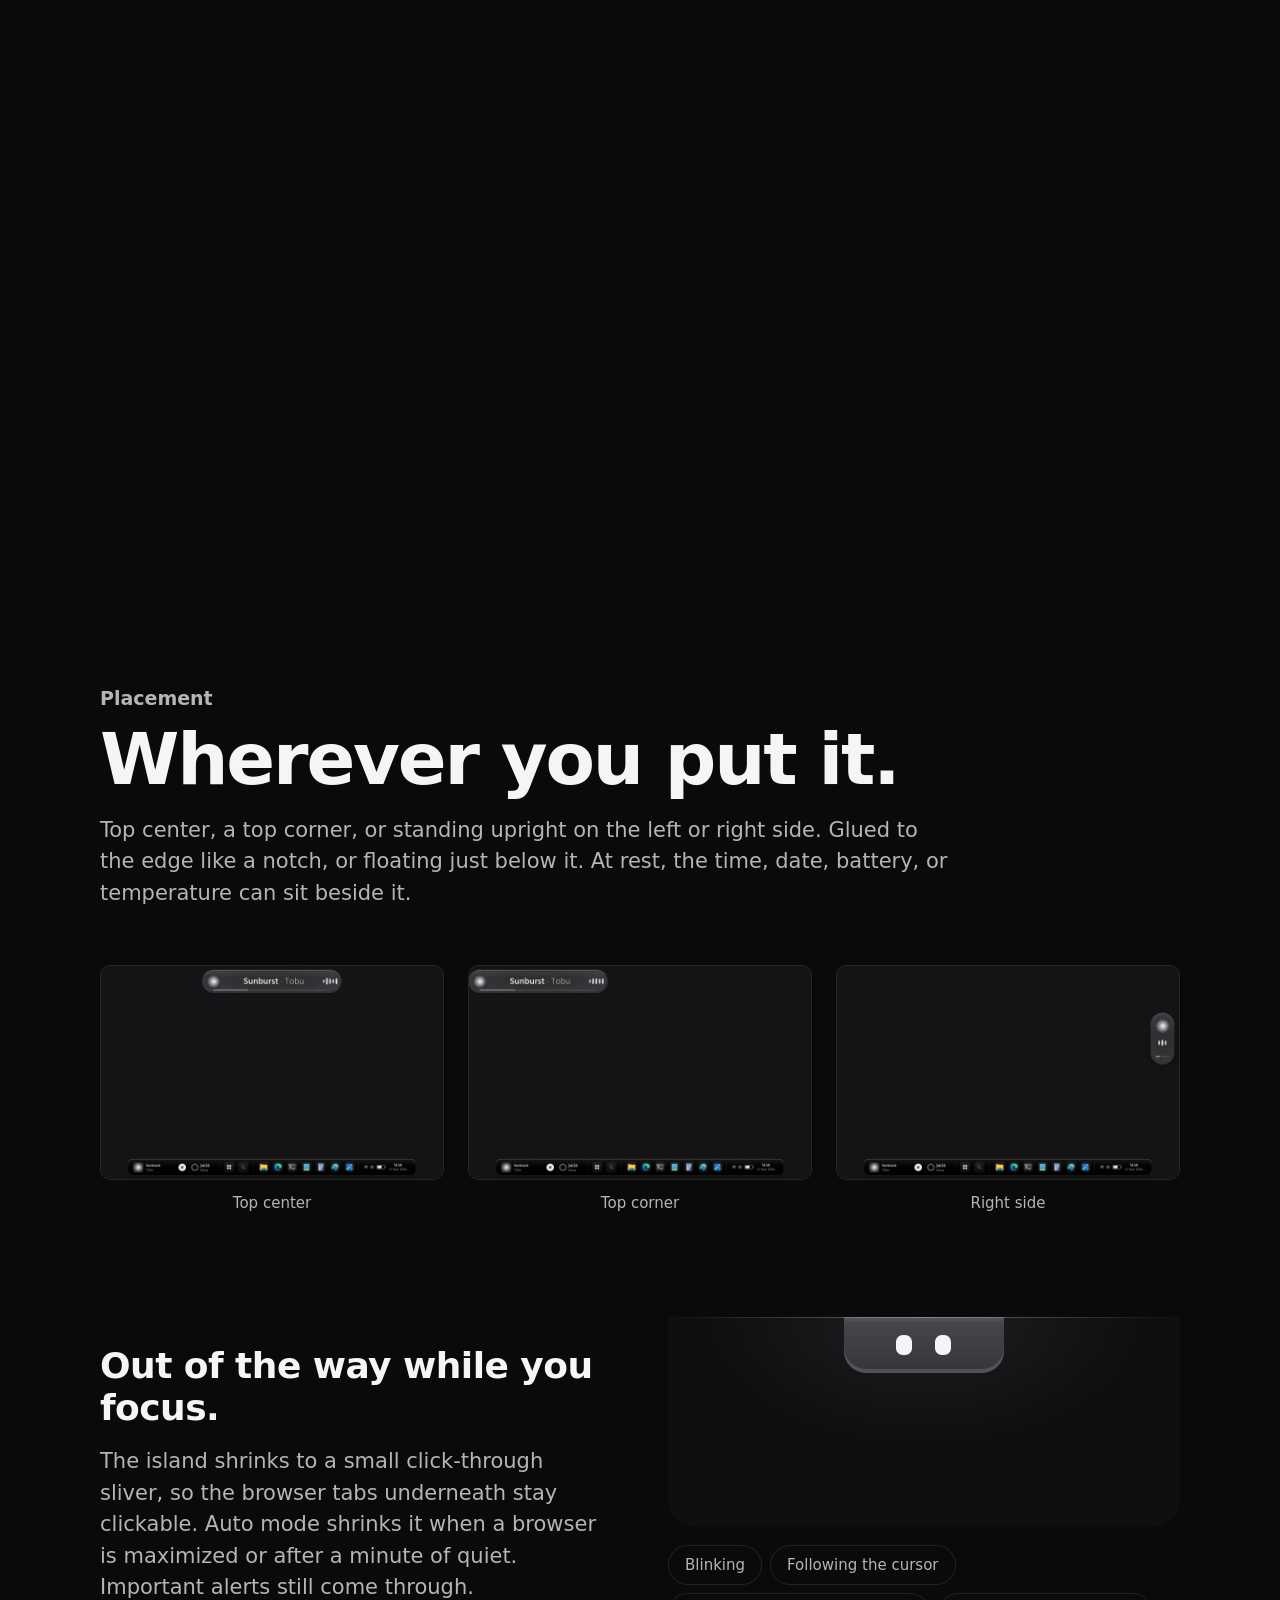
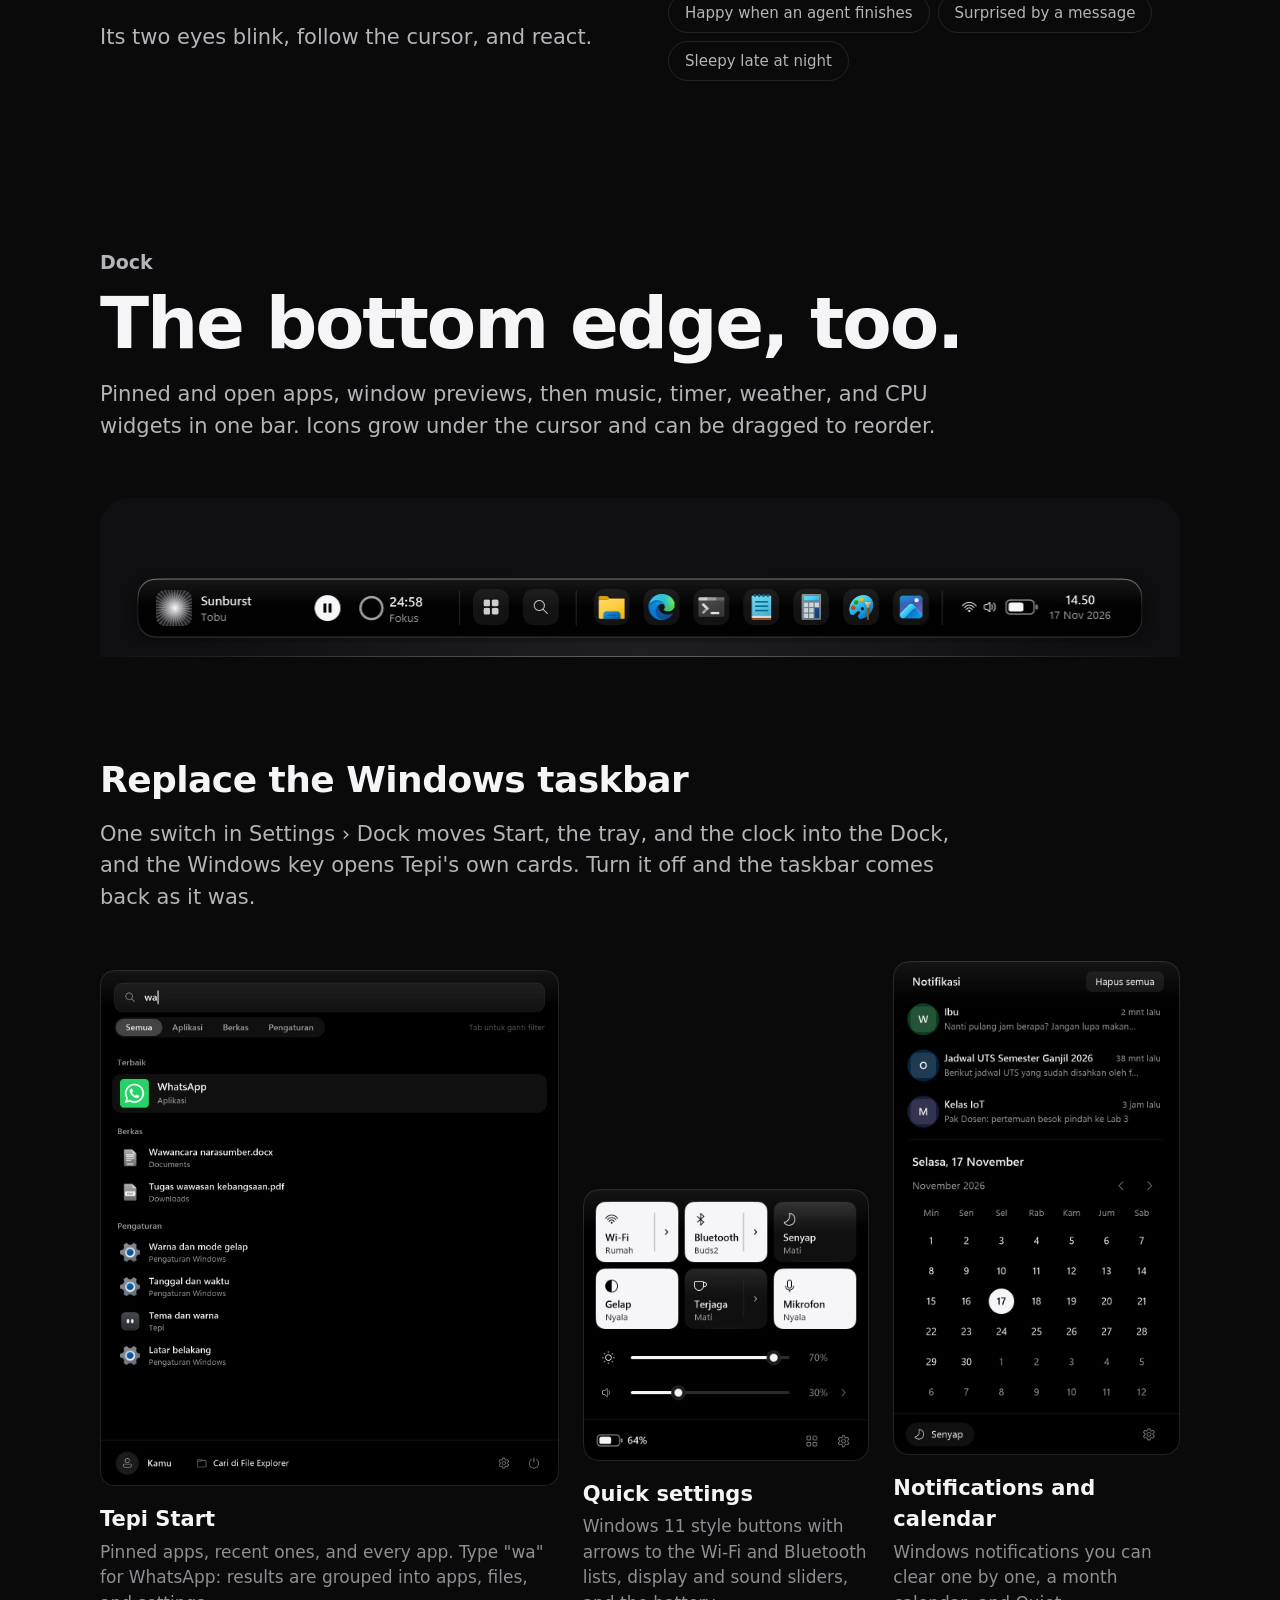
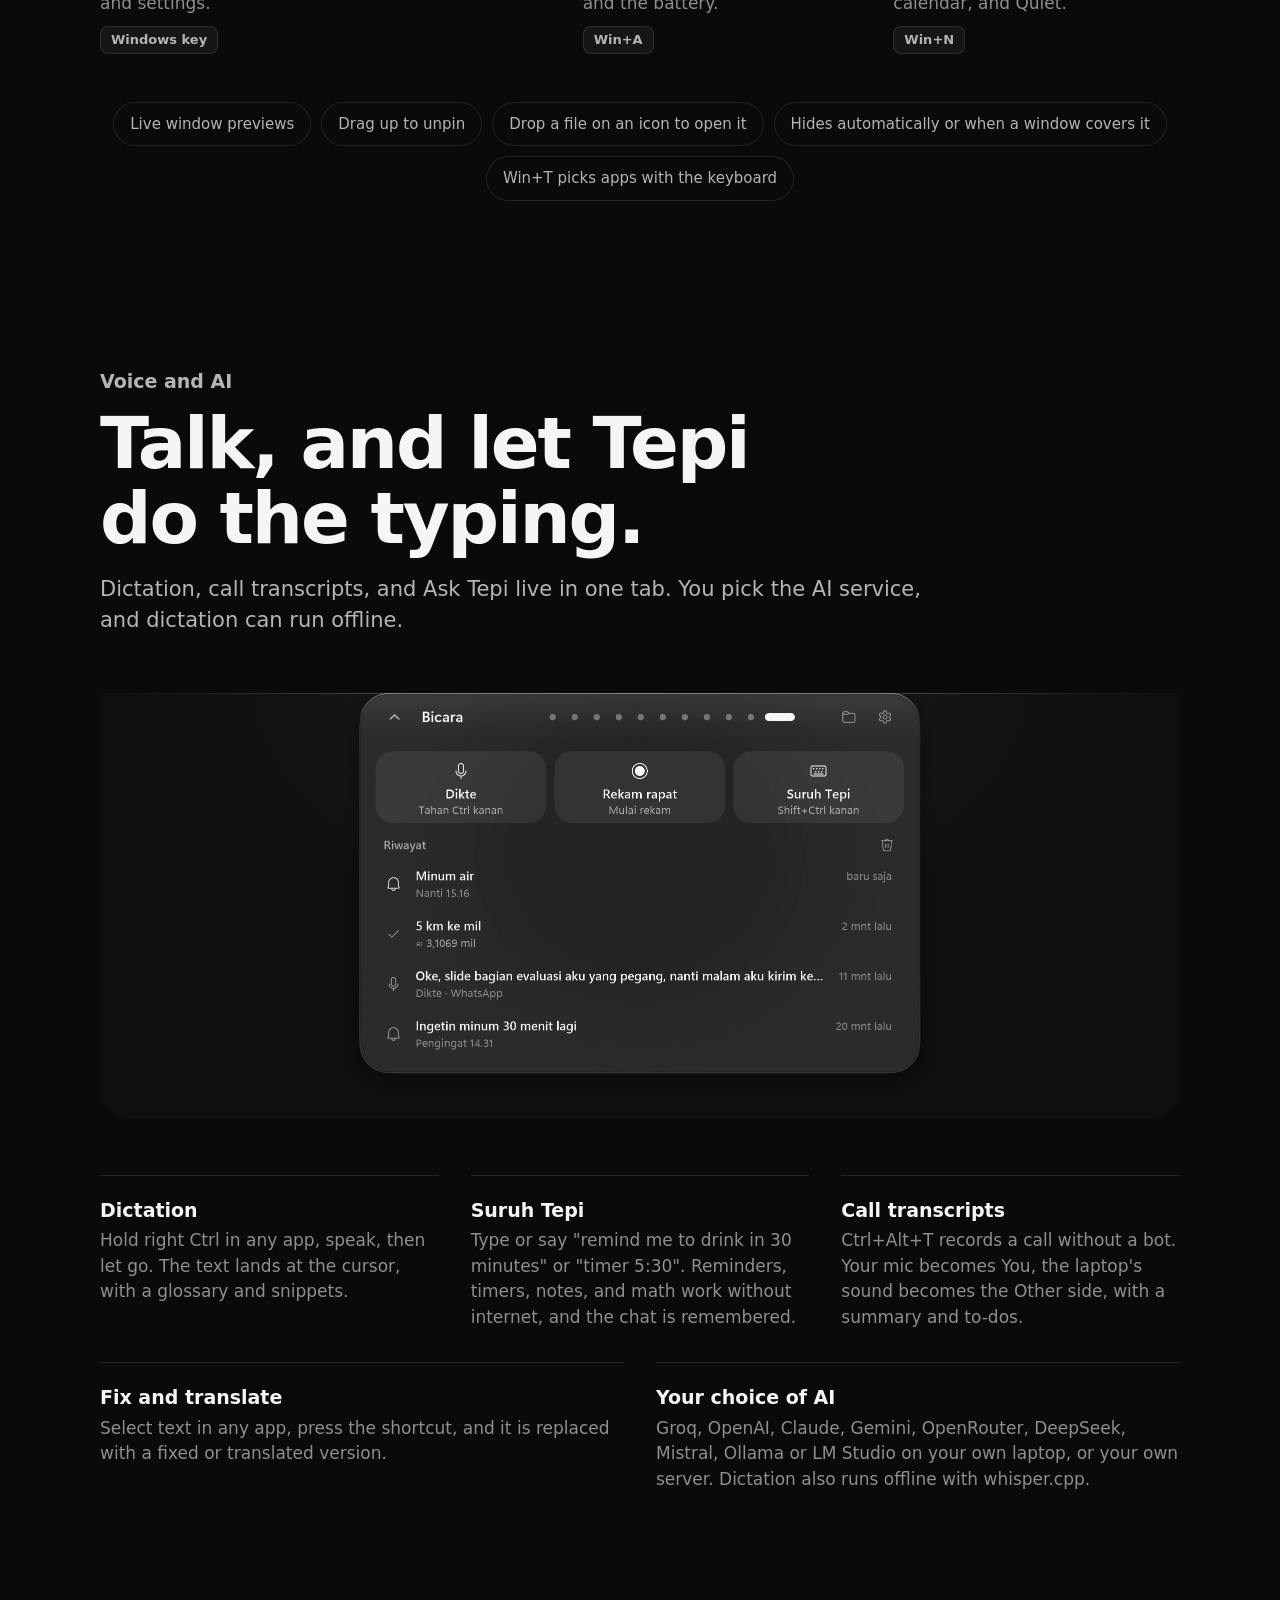
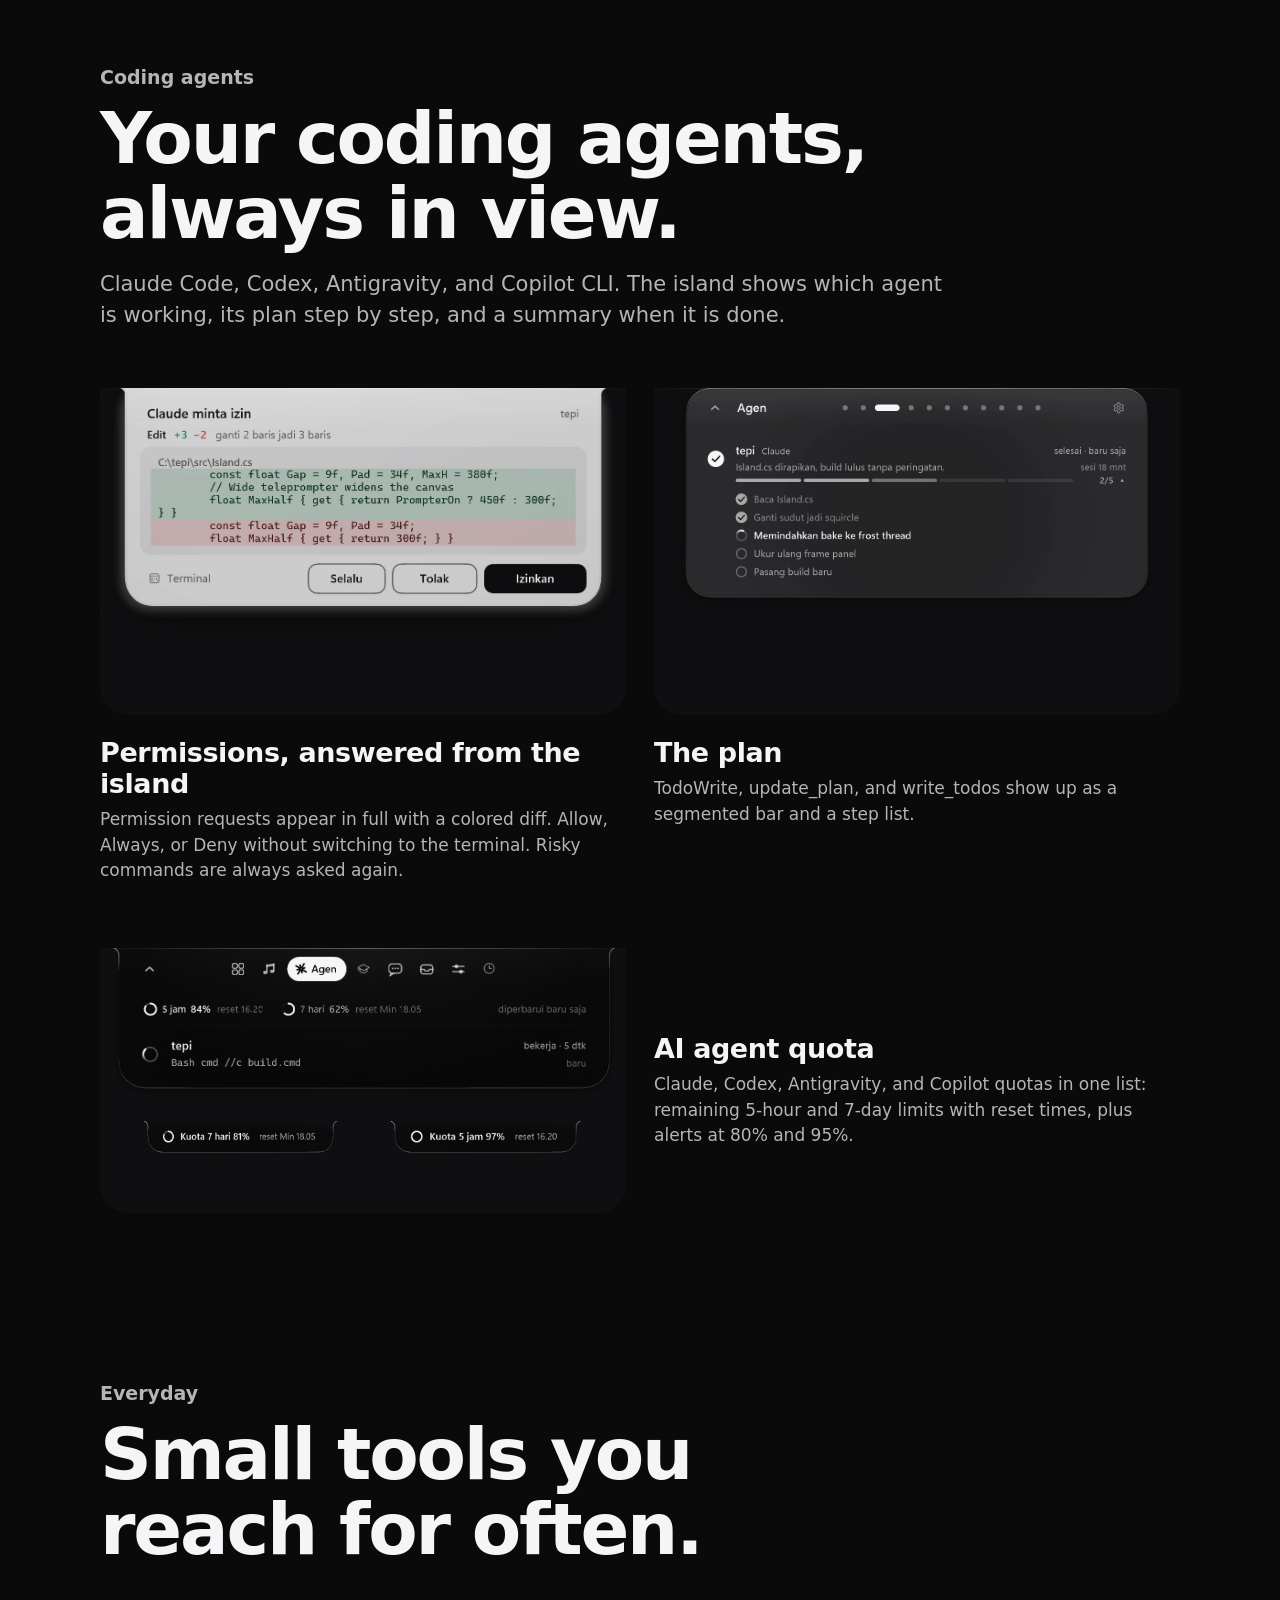
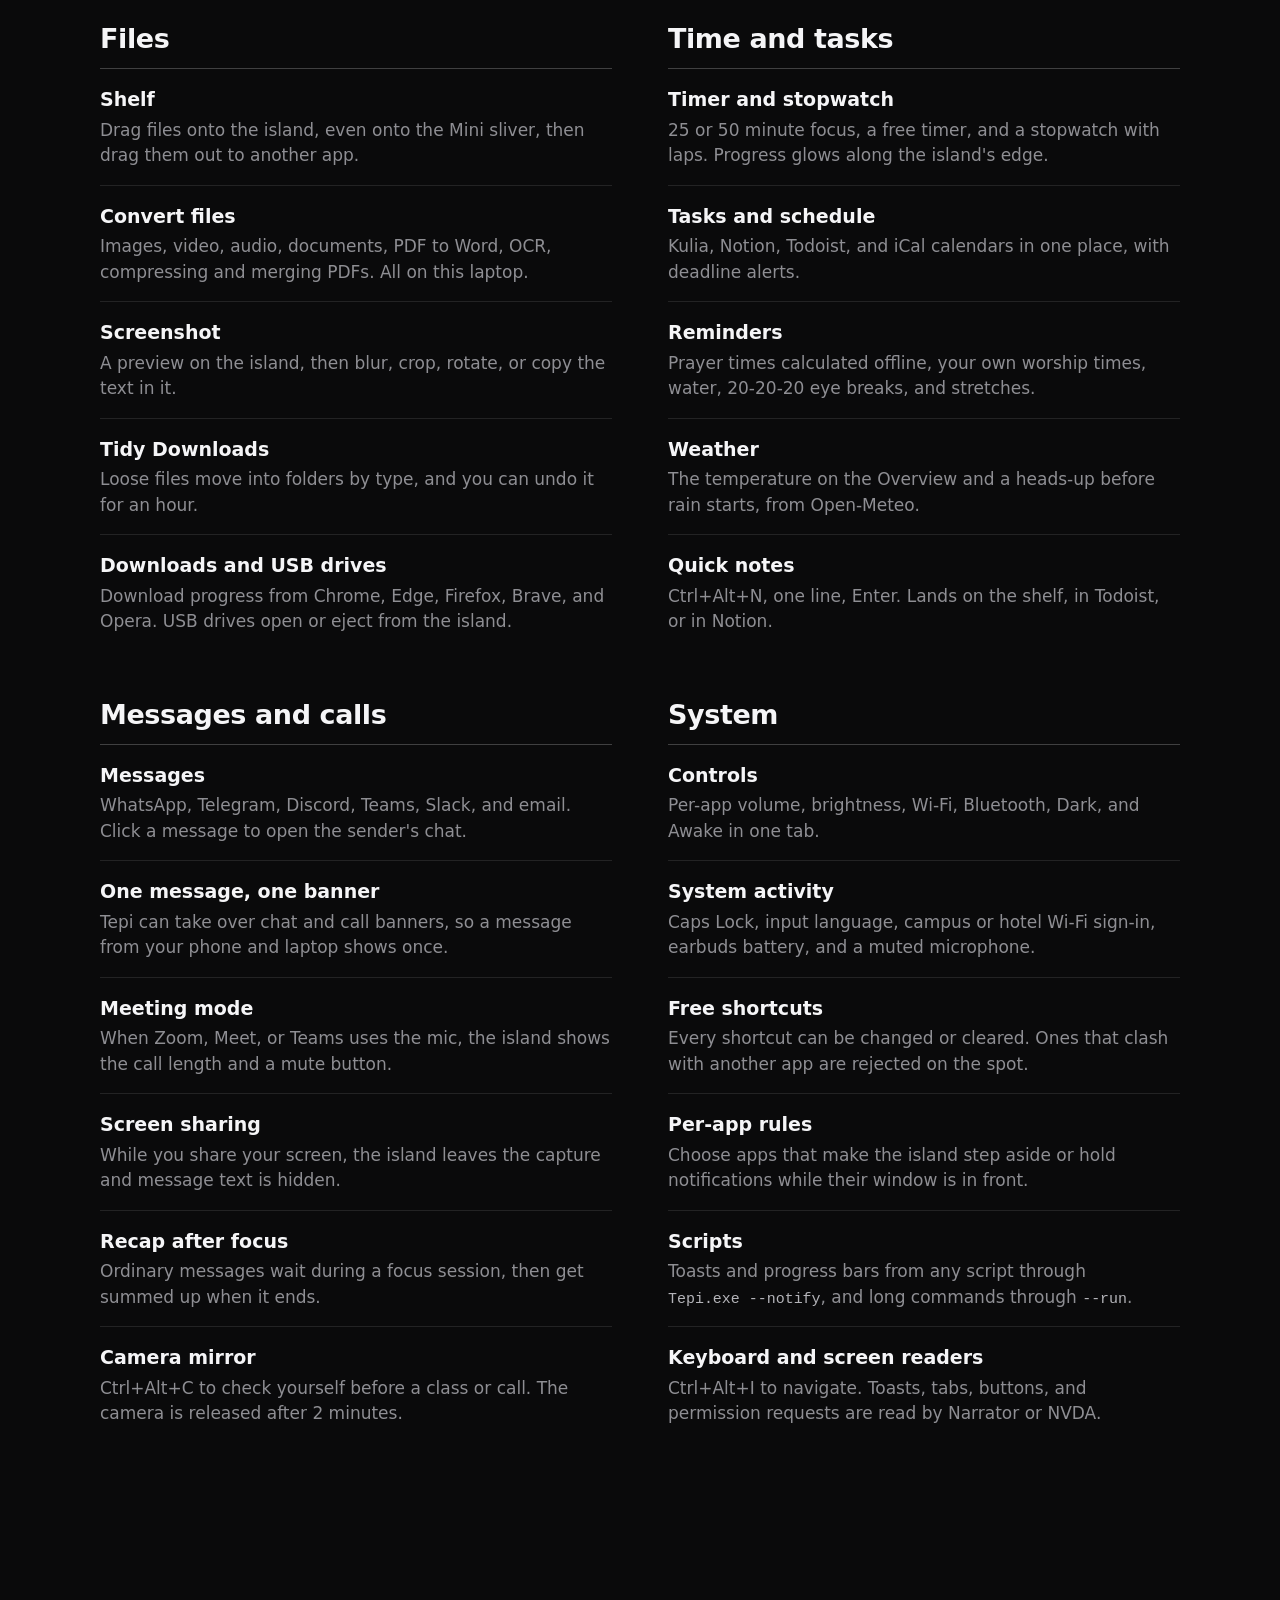
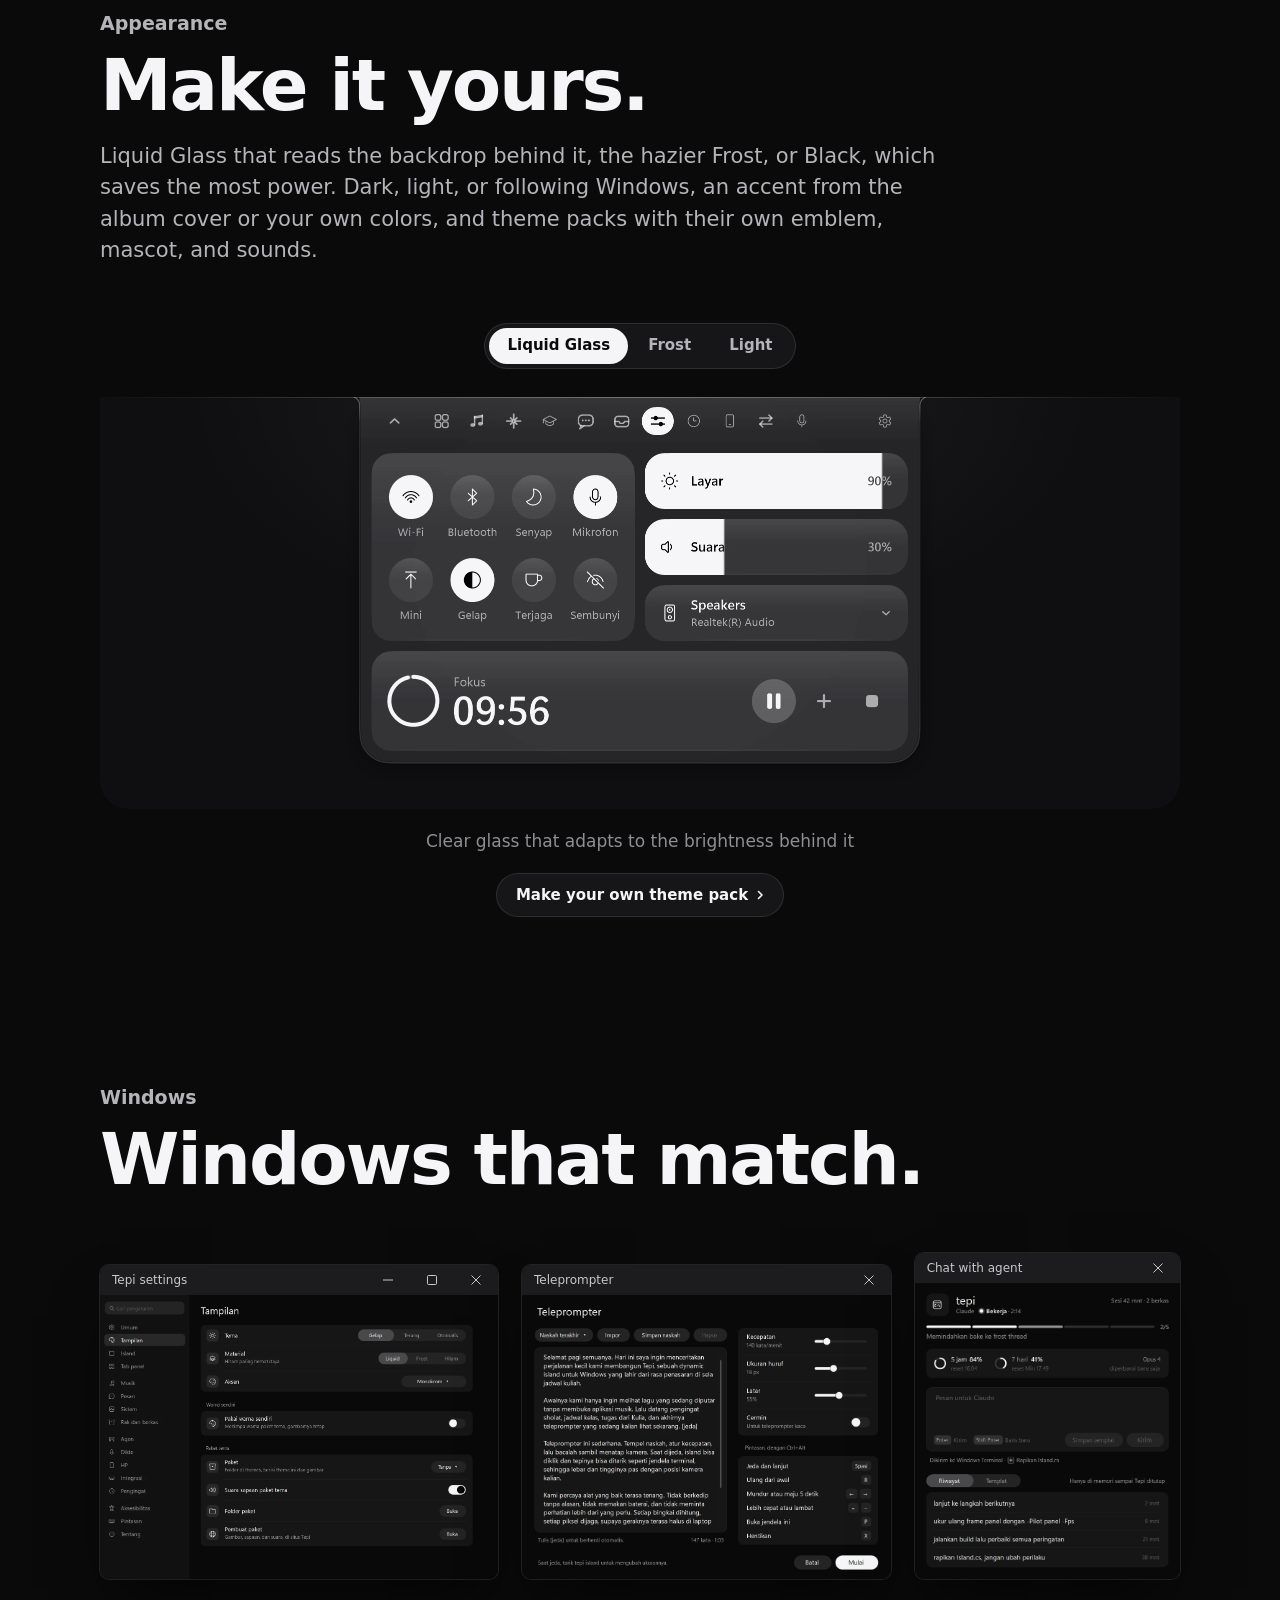
==== commit 3435d010: "Situs ikut Tepi Android 2.6.0: Android 8 ke atas, APK Lite, dan isinya di jendela Yang baru Co-Autho" ====
--- a/index.html
+++ b/index.html
@@ -86,13 +86,13 @@
             <svg class="ico" viewBox="0 0 20 20" aria-hidden="true"><path d="M10 3v9m0 0-3.5-3.5M10 12l3.5-3.5M4 15.5h12" fill="none" stroke="currentColor" stroke-width="1.8" stroke-linecap="round" stroke-linejoin="round"/></svg>
             <span data-i18n="cta.download">Unduh untuk Windows</span>
           </a>
-          <a class="btn btn-lg btn-alt js-apk" data-goatcounter-click="apk-hero" href="https://github.com/odlaver/tepi-android/releases/download/v2.5.0/Tepi-android-2.5.0.apk">
+          <a class="btn btn-lg btn-alt js-apk" data-goatcounter-click="apk-hero" href="https://github.com/odlaver/tepi-android/releases/download/v2.6.0/Tepi-android-2.6.0.apk">
             <svg class="ico" viewBox="0 0 20 20" aria-hidden="true"><rect x="5.5" y="2.5" width="9" height="15" rx="2.2" fill="none" stroke="currentColor" stroke-width="1.7"/><path d="M8.6 14.6h2.8" stroke="currentColor" stroke-width="1.7" stroke-linecap="round"/></svg>
             <span data-i18n="cta.android">Unduh untuk Android</span>
           </a>
         </div>
         <p class="meta"><span data-i18n="meta.free">Gratis</span> · v<span class="js-version"><span class="ver-main">2.6</span><span class="ver-tail">.2</span></span> · <span class="js-size">1.869 KB</span> · <span data-i18n="meta.os">Windows 10 dan 11</span><span class="js-dl-win" hidden> · <span class="js-n"></span> <span data-i18n="meta.dl">unduhan</span></span> · <a class="link" href="https://github.com/odlaver/tepi" data-i18n="hero.source">Kode sumber</a></p>
-        <p class="platform" hidden data-i18n="note.platform">Tepi tersedia untuk Windows 10 dan 11, serta Android 10 ke atas.</p>
+        <p class="platform" hidden data-i18n="note.platform">Tepi tersedia untuk Windows 10 dan 11, serta Android 8 ke atas.</p>
       </div>
     </div>
     <figure class="wrap hero-fig">
@@ -440,10 +440,10 @@
     <div class="wrap droid-head">
       <p class="eyebrow">Tepi Android</p>
       <h2 data-i18n="droid.title">Island-nya juga ada di HP.</h2>
-      <p class="body" data-i18n="droid.body">Untuk Android 10 ke atas, di sekitar kamera depan. Nyambung ke laptop cukup pindai QR.</p>
+      <p class="body" data-i18n="droid.body">Untuk Android 8 ke atas, di sekitar kamera depan, dan hilang sendiri saat video layar penuh. Nyambung ke laptop cukup pindai QR.</p>
       <div class="droid-cta">
-        <a class="btn btn-md js-apk" data-goatcounter-click="apk-android" href="https://github.com/odlaver/tepi-android/releases/download/v2.5.0/Tepi-android-2.5.0.apk"><svg class="ico" viewBox="0 0 20 20" aria-hidden="true"><rect x="5.5" y="2.5" width="9" height="15" rx="2.2" fill="none" stroke="currentColor" stroke-width="1.7"/><path d="M8.6 14.6h2.8" stroke="currentColor" stroke-width="1.7" stroke-linecap="round"/></svg><span data-i18n="droid.cta">Unduh APK</span></a>
-        <p class="meta"><span data-i18n="meta.free">Gratis</span> · v<span class="js-apk-ver">2.5.0</span><span class="js-dl-apk" hidden> · <span class="js-n"></span> <span data-i18n="meta.dl">unduhan</span></span></p>
+        <a class="btn btn-md js-apk" data-goatcounter-click="apk-android" href="https://github.com/odlaver/tepi-android/releases/download/v2.6.0/Tepi-android-2.6.0.apk"><svg class="ico" viewBox="0 0 20 20" aria-hidden="true"><rect x="5.5" y="2.5" width="9" height="15" rx="2.2" fill="none" stroke="currentColor" stroke-width="1.7"/><path d="M8.6 14.6h2.8" stroke="currentColor" stroke-width="1.7" stroke-linecap="round"/></svg><span data-i18n="droid.cta">Unduh APK</span></a>
+        <p class="meta"><span data-i18n="meta.free">Gratis</span> · v<span class="js-apk-ver">2.6.0</span><span class="js-dl-apk" hidden> · <span class="js-n"></span> <span data-i18n="meta.dl">unduhan</span></span></p>
       </div>
     </div>
     <div class="wrap droid-shots" role="img" aria-label="Tepi Android di HP: Beranda, Musik dengan lirik, dan Agen" data-i18n-label="droid.alt">
@@ -486,18 +486,18 @@
           <svg class="ico" viewBox="0 0 20 20" aria-hidden="true"><path d="M10 3v9m0 0-3.5-3.5M10 12l3.5-3.5M4 15.5h12" fill="none" stroke="currentColor" stroke-width="1.8" stroke-linecap="round" stroke-linejoin="round"/></svg>
           <span data-i18n="cta.download">Unduh untuk Windows</span>
         </a>
-        <a class="btn btn-lg btn-alt js-apk" data-goatcounter-click="apk-bawah" href="https://github.com/odlaver/tepi-android/releases/download/v2.5.0/Tepi-android-2.5.0.apk">
+        <a class="btn btn-lg btn-alt js-apk" data-goatcounter-click="apk-bawah" href="https://github.com/odlaver/tepi-android/releases/download/v2.6.0/Tepi-android-2.6.0.apk">
           <svg class="ico" viewBox="0 0 20 20" aria-hidden="true"><rect x="5.5" y="2.5" width="9" height="15" rx="2.2" fill="none" stroke="currentColor" stroke-width="1.7"/><path d="M8.6 14.6h2.8" stroke="currentColor" stroke-width="1.7" stroke-linecap="round"/></svg>
           <span data-i18n="cta.android">Unduh untuk Android</span>
         </a>
       </div>
       <p class="meta"><span data-i18n="meta.free">Gratis</span> · v<span class="js-version"><span class="ver-main">2.6</span><span class="ver-tail">.2</span></span> · <span class="js-size">1.869 KB</span><span class="js-dl-win" hidden> · <span class="js-n"></span> <span data-i18n="meta.dl">unduhan</span></span></p>
       <p class="again" data-i18n="dl.again">Sudah memasang Tepi? Klik kanan ikon Tepi, lalu Perbarui ke Tepi 2.6.2. Berikutnya cukup Pengaturan › Tentang › Cek pembaruan.</p>
-      <p class="platform" hidden data-i18n="note.platform">Tepi tersedia untuk Windows 10 dan 11, serta Android 10 ke atas.</p>
+      <p class="platform" hidden data-i18n="note.platform">Tepi tersedia untuk Windows 10 dan 11, serta Android 8 ke atas.</p>
       <dl class="facts">
         <div><dt data-i18n="dl.req">Syarat</dt><dd data-i18n="dl.req.d">Windows 10 versi 2004 atau lebih baru, atau Windows 11, 64-bit. .NET Framework 4.8 sudah bawaan Windows.</dd></div>
         <div><dt>SmartScreen</dt><dd data-i18n="dl.ss.d">Exe belum ditandatangani, jadi Windows SmartScreen bisa memunculkan peringatan. Pilih More info, lalu Run anyway.</dd></div>
-        <div><dt data-i18n="dl.apk">Tepi Android</dt><dd data-i18n="dl.apk.d">APK untuk Android 10 ke atas dengan prosesor arm64. Di Android 13 ke atas, buka Info aplikasi › ⋮ › Izinkan setelan terbatas sebelum memberi akses notifikasi.</dd></div>
+        <div><dt data-i18n="dl.apk">Tepi Android</dt><dd data-i18n="dl.apk.d">APK Lite untuk Android 8 ke atas, prosesor apa pun. Varian Full menambahkan terjemahan di HP dan khusus arm64. Di Android 13 ke atas, buka Info aplikasi › ⋮ › Izinkan setelan terbatas sebelum memberi akses notifikasi.</dd></div>
         <div><dt>SHA-256 Tepi.exe</dt><dd class="sha"><code class="js-sha">FACE9C762CB2DB5E677A19AE87CB5702E63B478F27B1D5C7B27F936BD13320D9</code><button type="button" class="btn-ghost" id="copy" data-i18n="dl.copy">Salin</button></dd></div>
       </dl>
       <a class="link" href="https://github.com/odlaver/tepi/releases" data-i18n="dl.releases">Semua rilis</a>
@@ -553,12 +553,19 @@
     <li><b data-i18n="news.7">Dari laporan pengguna</b><span data-i18n="news.7.d">Kirim saran terkirim lagi, Dock tetap di atas jendela lain, menu tertutup saat diklik di luar, klik ikon aplikasi yang di depan untuk meminimalkannya, dan tile Wi-Fi menyebut nama jaringan.</span></li>
     <li><b data-i18n="news.8">Coret di Edit gambar</b><span data-i18n="news.8.d">Coret bebas di atas screenshot dengan pilihan warna dan ketebalan, lalu urungkan per langkah. Kontribusi dari movlution.</span></li>
     <li><b data-i18n="news.6">Lebih halus</b><span data-i18n="news.6.d">Toggle dan Pengaturan bergerak lebih halus, lingkaran pengirim memakai warna aplikasinya, dan yang terhapus bisa diurungkan selama 5 detik.</span></li>
+    <li class="news-sub" data-i18n="news.android">Tepi Android 2.6.0</li>
+    <li><b data-i18n="news.a1">Pas saat HP dimiringkan dan di tablet</b><span data-i18n="news.a1.d">Island melayang tepat di tengah atas, tidak lagi meleset dari kamera.</span></li>
+    <li><b data-i18n="news.a2">Hilang di layar penuh</b><span data-i18n="news.a2.d">Selama video dan game, island hilang sepenuhnya dan tidak menghalangi sentuhan. Pesan menunggu lalu muncul sesudahnya, panggilan masuk tetap tampil.</span></li>
+    <li><b data-i18n="news.a3">Warna sendiri dan kaca Liquid</b><span data-i18n="news.a3.d">Pilih warna island dan aksen bebas, kaca Liquid dapat kilau di tepinya, dan island merespons sentuhan.</span></li>
+    <li><b data-i18n="news.a4">Tepat waktu saat HP tidur</b><span data-i18n="news.a4.d">Timer dan pengingat sholat berbunyi tepat waktu, dan kode verifikasi muncul di island dengan tombol Salin.</span></li>
+    <li><b data-i18n="news.a5">Lite dan Full</b><span data-i18n="news.a5.d">Lite di bawah 1 MB untuk Android 8 ke atas, prosesor apa pun. Full menambahkan terjemahan di HP. Ada juga Suruh Tepi, mode hemat, dan cek pembaruan.</span></li>
   </ul>
   <form method="dialog" class="qris-actions">
     <a class="btn btn-md js-dl" data-goatcounter-click="unduh-news" href="https://github.com/odlaver/tepi/releases/latest/download/Tepi.exe" data-i18n="news.dl">Unduh Tepi 2.6.2</a>
     <button type="submit" class="btn-ghost btn-md" data-i18n="news.close" autofocus>Tutup</button>
   </form>
   <a class="link news-all" href="https://github.com/odlaver/tepi/releases/latest" data-i18n="news.all">Catatan rilis lengkap di GitHub</a>
+  <a class="link news-all" href="https://github.com/odlaver/tepi-android/releases/latest" data-i18n="news.all.android">Catatan rilis Android</a>
 </dialog>
 
 <button type="button" class="fab js-coffee away" id="fab" aria-haspopup="dialog" aria-label="Traktir Tepi kopi" data-i18n-label="coffee.btn"><svg viewBox="0 0 20 20" aria-hidden="true"><path d="M3.5 7.5h10v4.2a4.3 4.3 0 0 1-4.3 4.3H7.8a4.3 4.3 0 0 1-4.3-4.3zM13.5 9h1.3a2.2 2.2 0 0 1 0 4.4h-1.6M6.5 2.8c-.6.8.6 1.4 0 2.2M9.5 2.8c-.6.8.6 1.4 0 2.2" fill="none" stroke="currentColor" stroke-width="1.5" stroke-linecap="round" stroke-linejoin="round"/></svg><span data-i18n="coffee.btn">Traktir Tepi kopi</span></button>
--- a/assets/css/style.css
+++ b/assets/css/style.css
@@ -455,7 +455,10 @@
 .news-list li { padding-block: 12px; border-top: 1px solid var(--line); }
 .news-list b { display: block; font-family: var(--display); font-size: 17px; font-weight: 600; }
 .news-list span { display: block; margin-top: 3px; font-size: 15px; line-height: 1.45; color: var(--sub); text-wrap: pretty; }
+.news-list .news-sub { margin-top: 14px; padding-block: 16px 4px; font-family: var(--display); font-size: 14px; font-weight: 600; color: var(--sub); }
+.news-sub + li { border-top: 0; }
 .news-all { margin-top: 12px; font-size: 14px; }
+.news-all + .news-all { margin-top: 6px; }
 .kicker-new { display: inline-flex; align-items: center; gap: 10px; min-height: 36px; padding: 0 14px; border-radius: 999px; border: 1px solid var(--line); background: none; font: inherit; color: inherit; cursor: pointer; transition: color 0.12s ease, border-color 0.12s ease; }
 .kicker-cue { color: var(--text); font-weight: 600; }
 .kicker-new:focus-visible { outline: none; box-shadow: 0 0 0 2px var(--bg), 0 0 0 4px var(--text); }
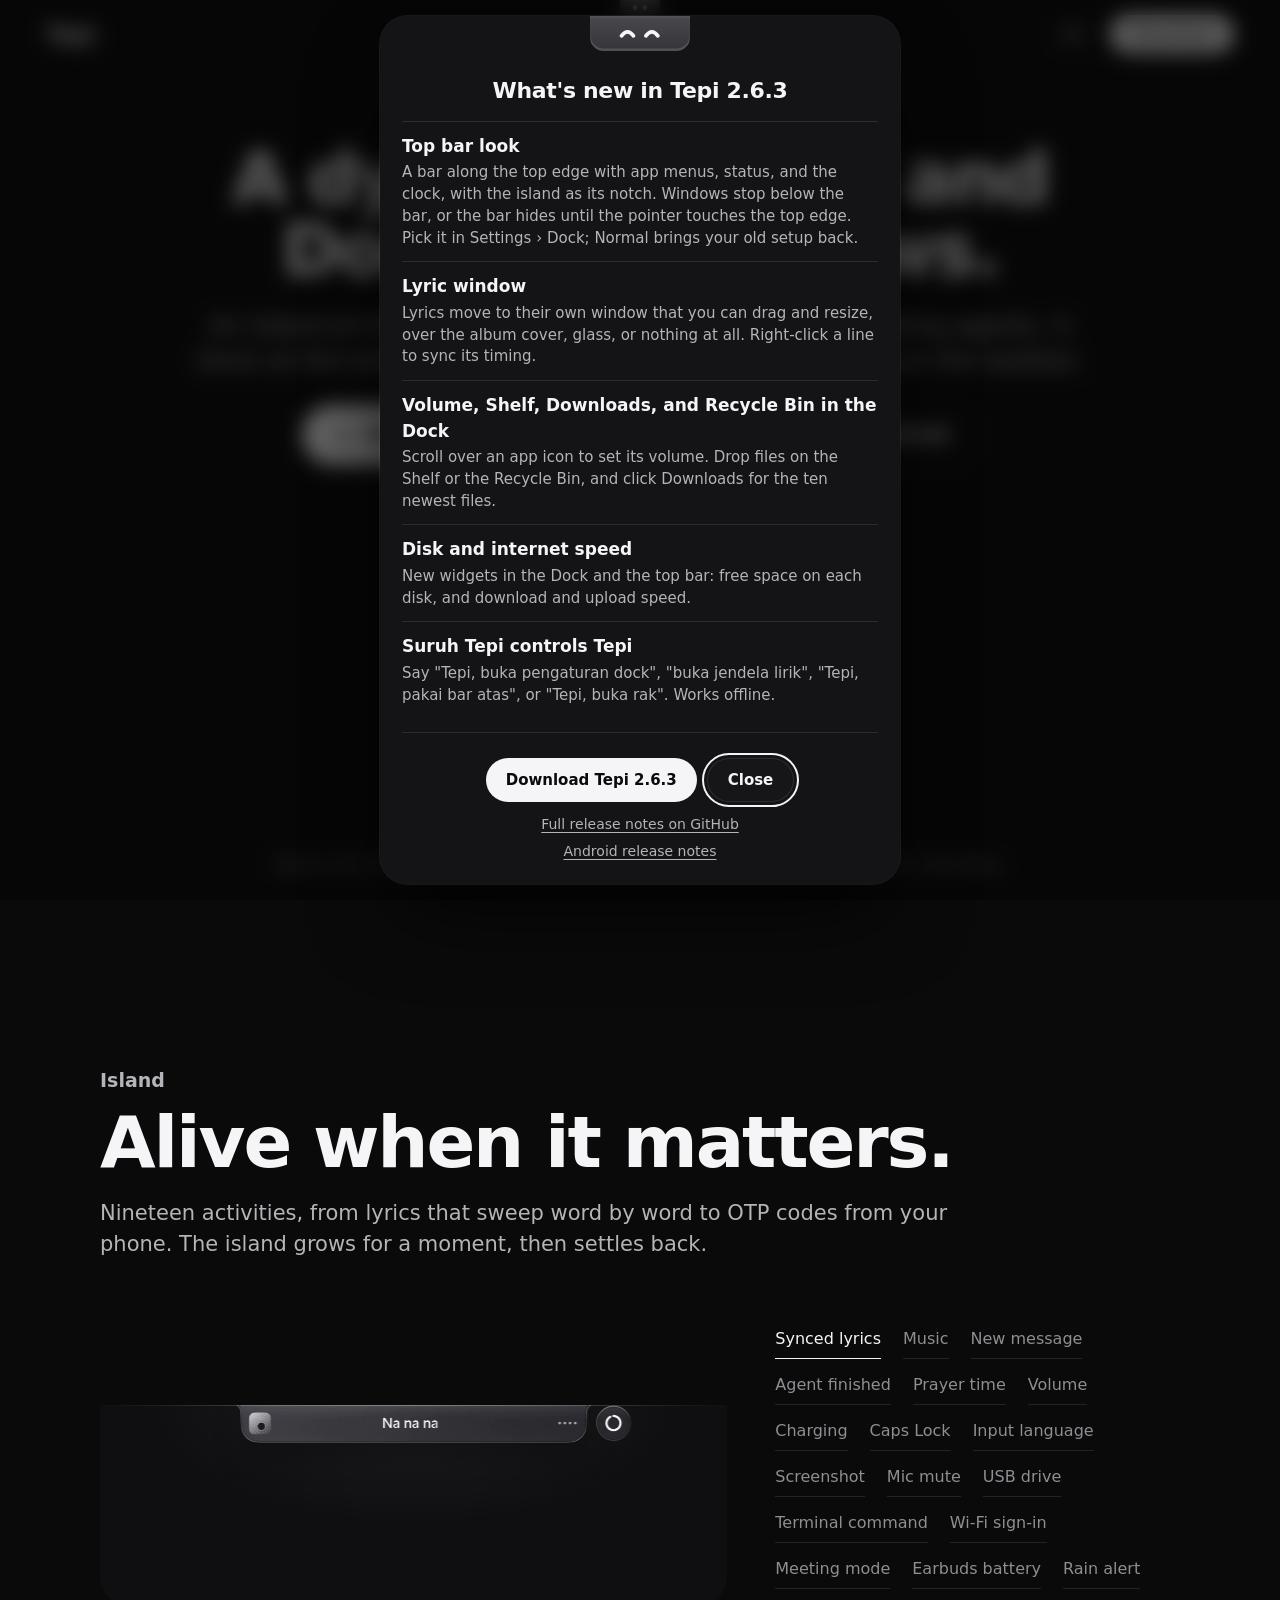
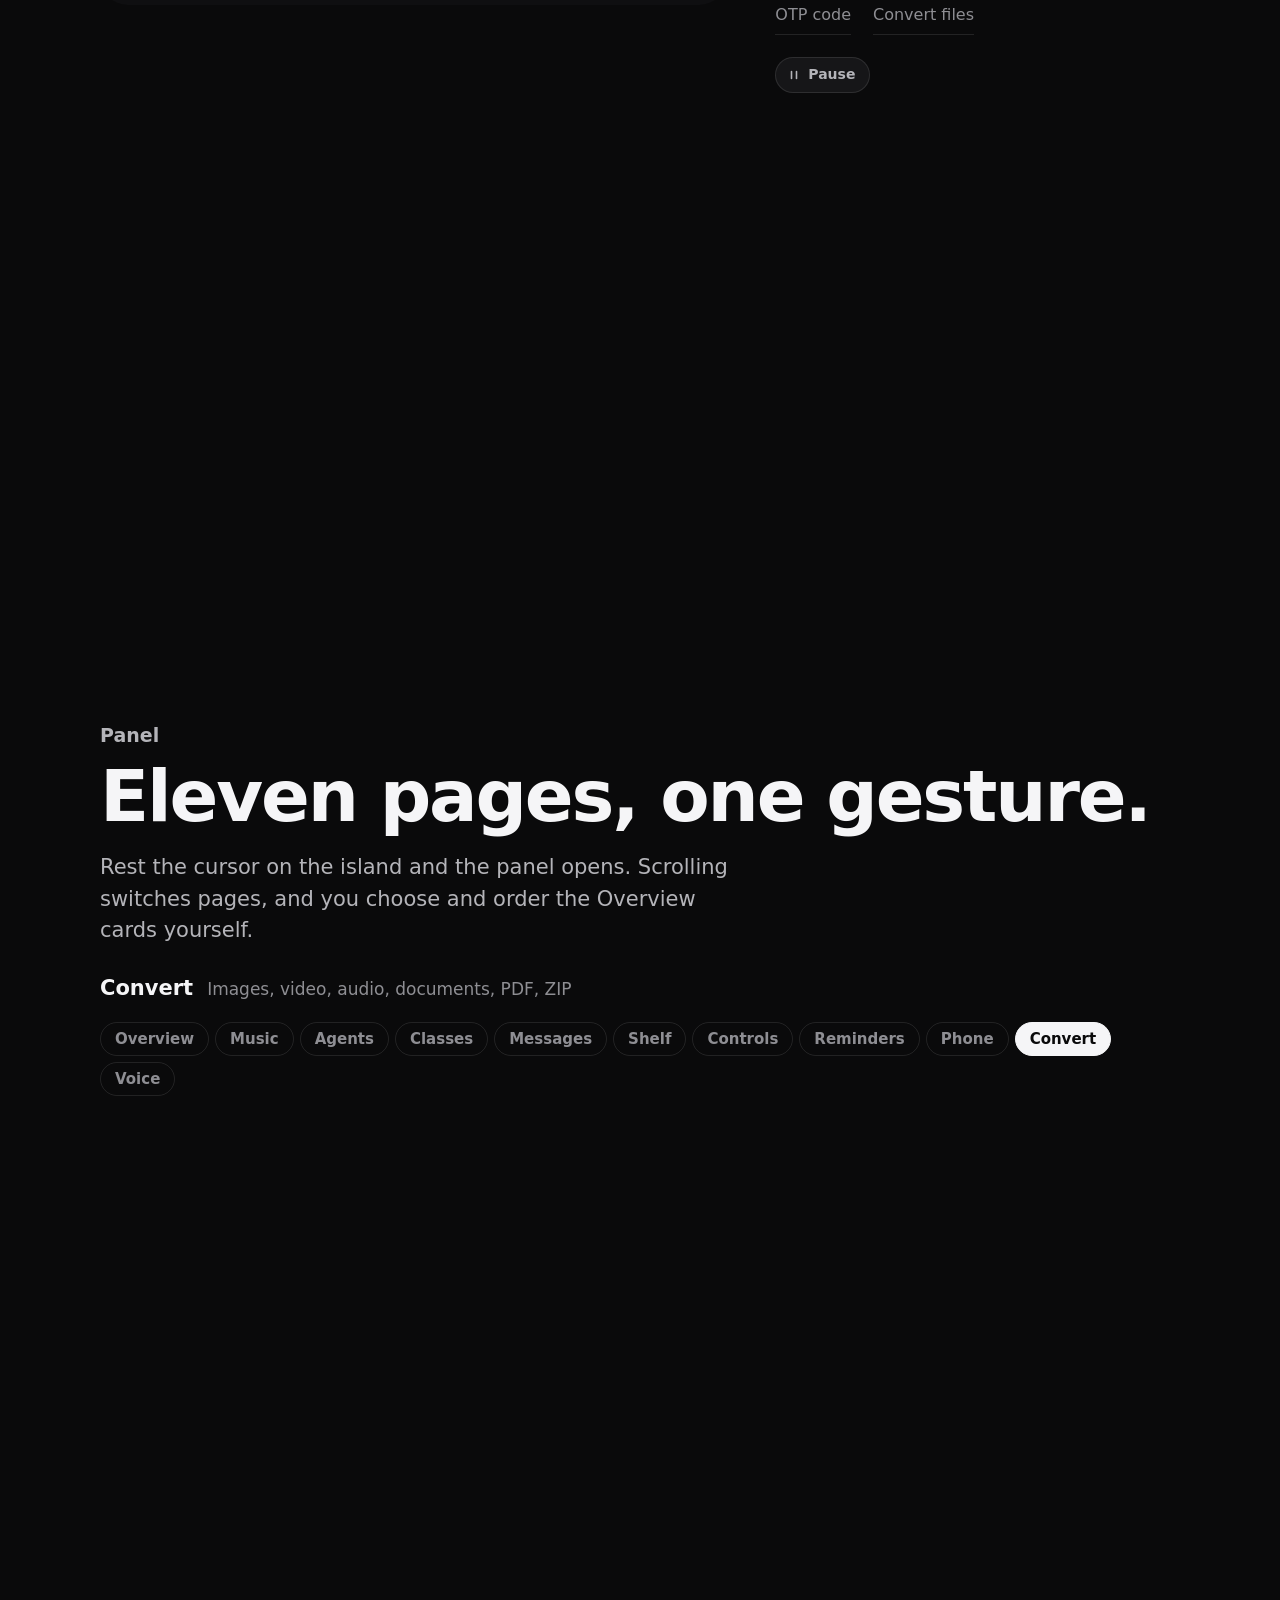
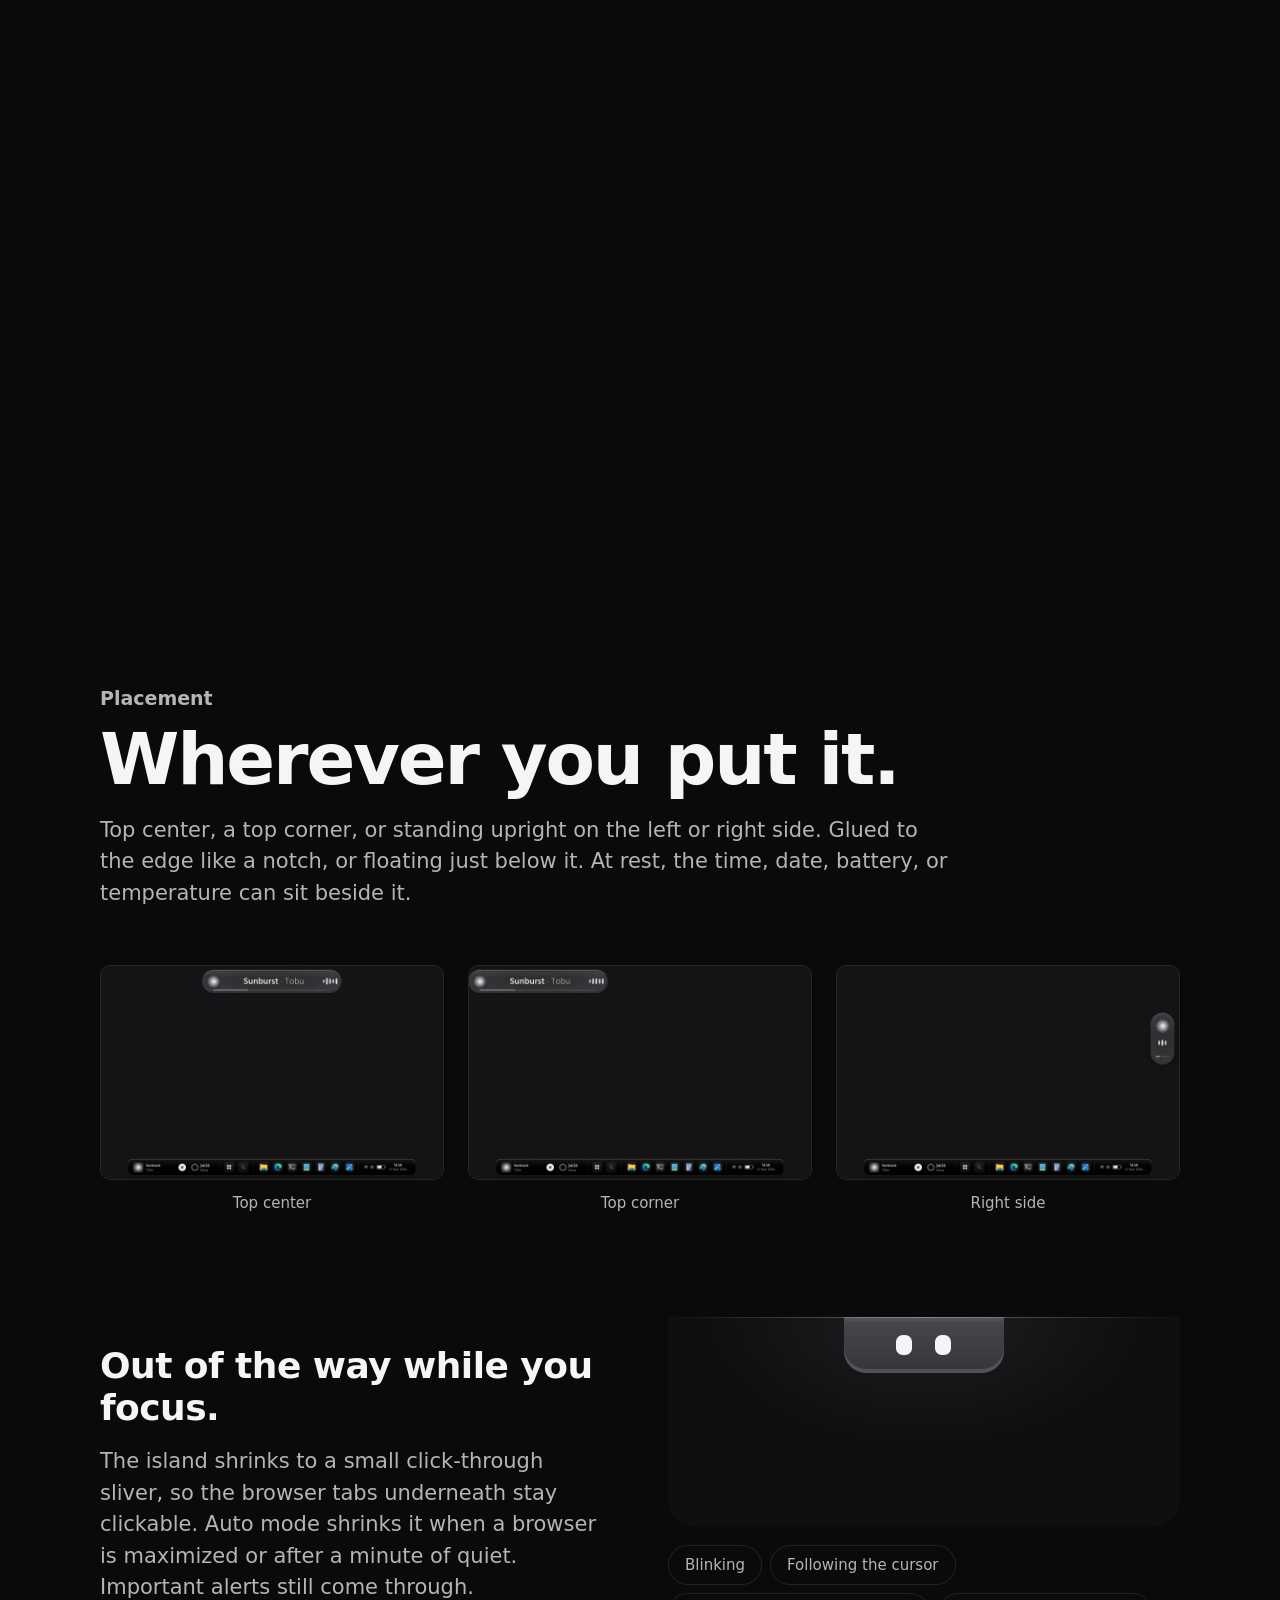
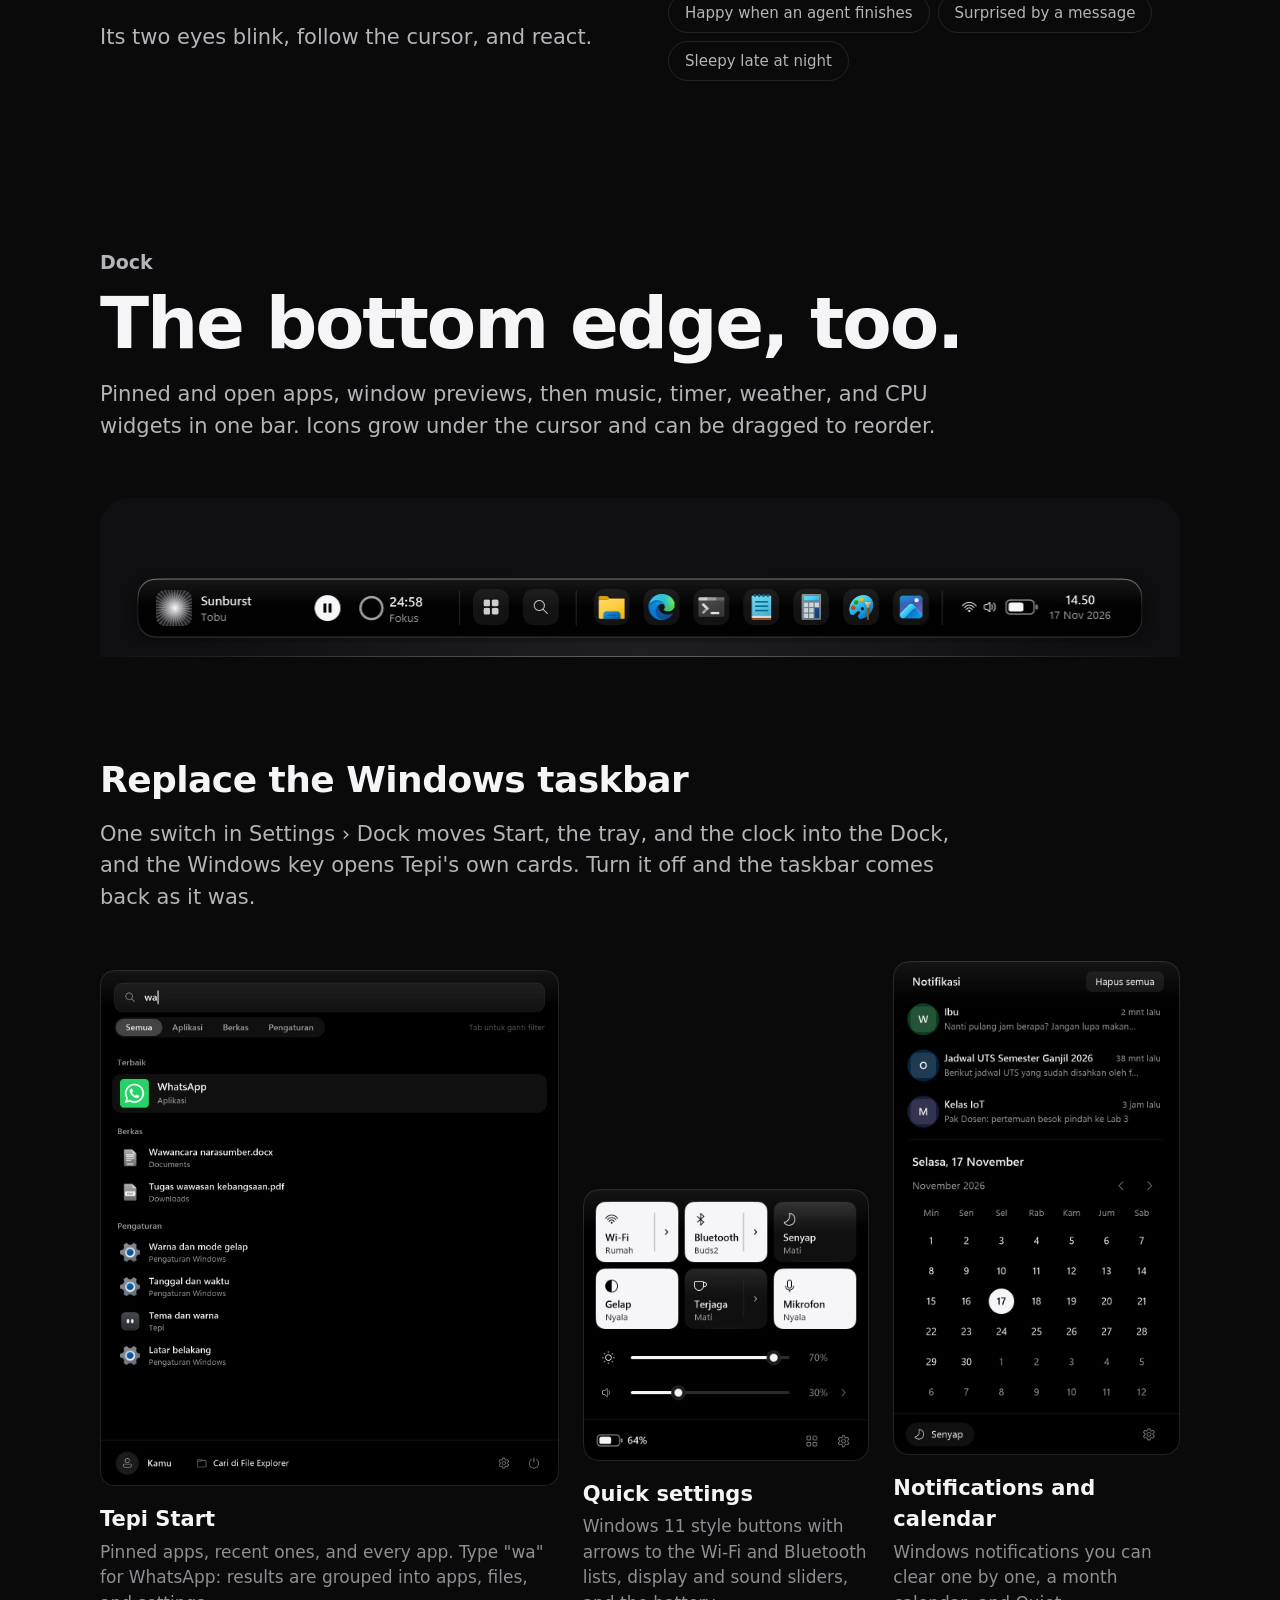
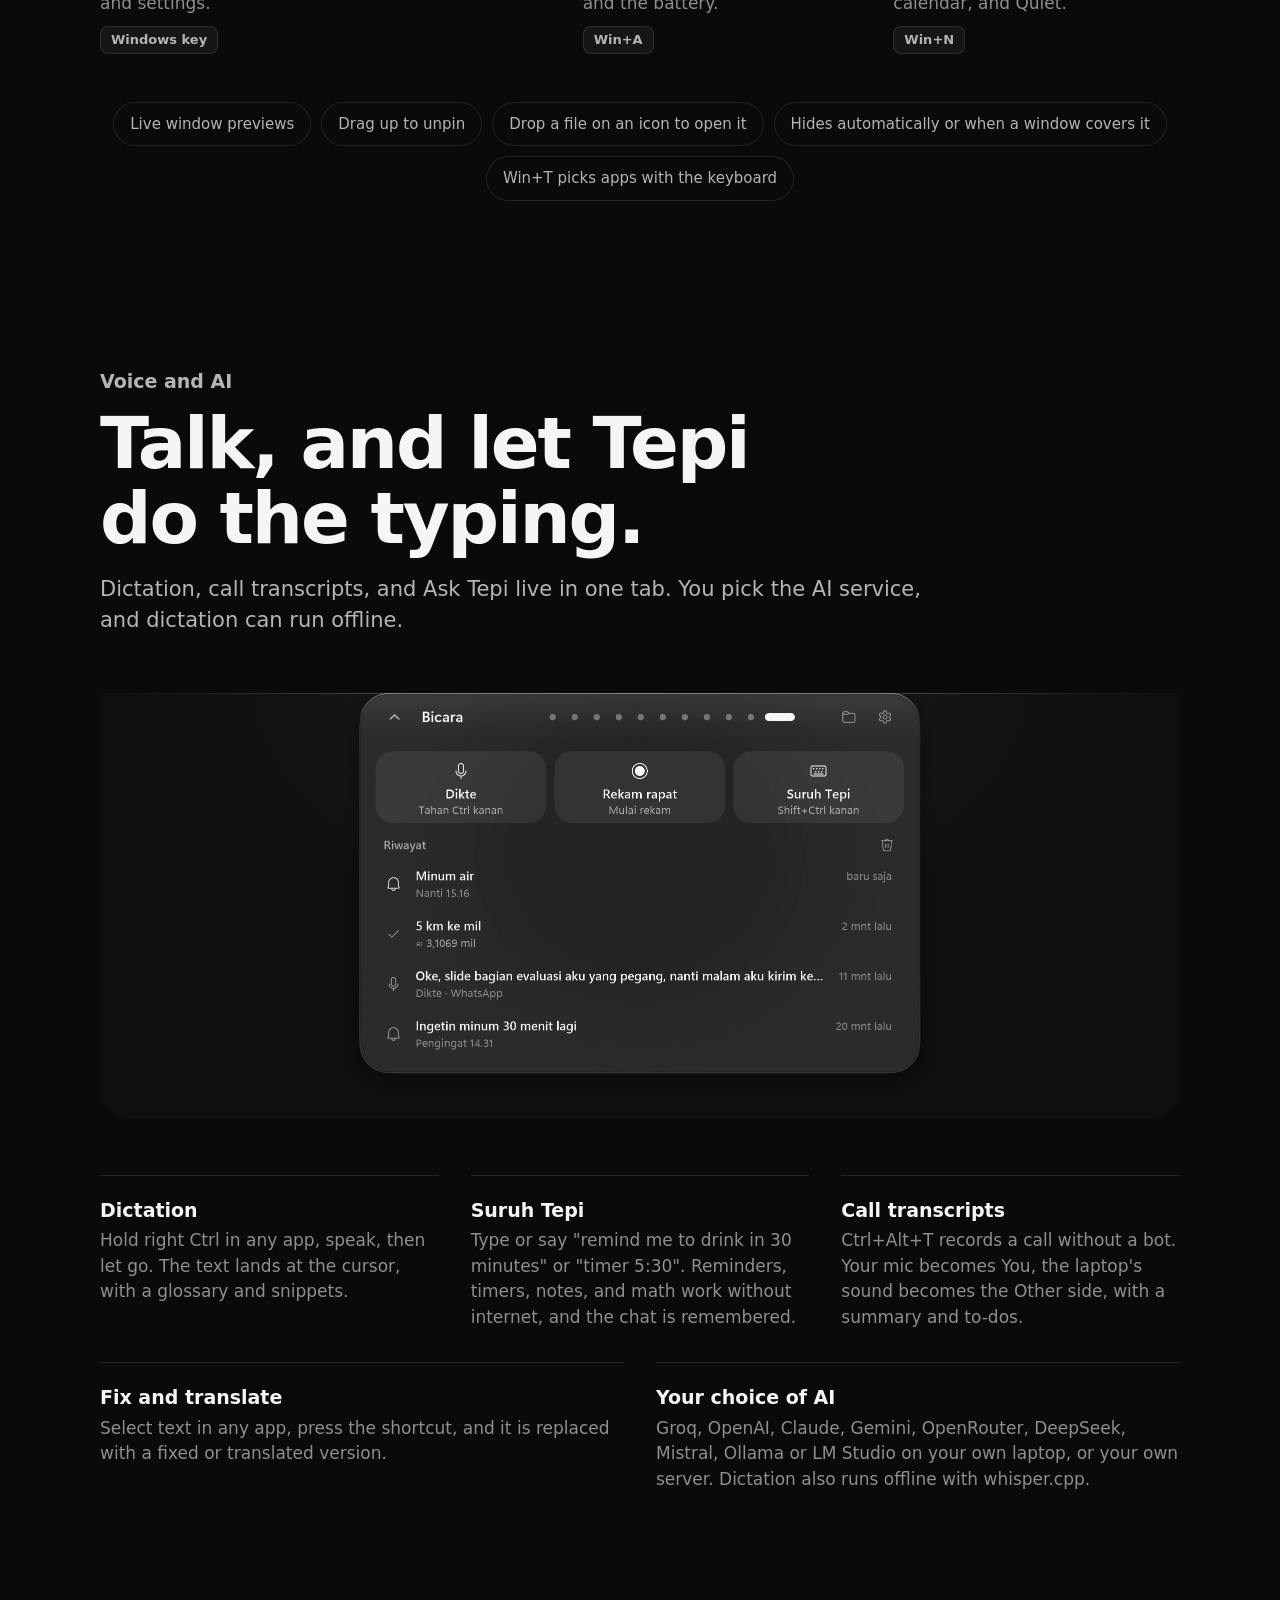
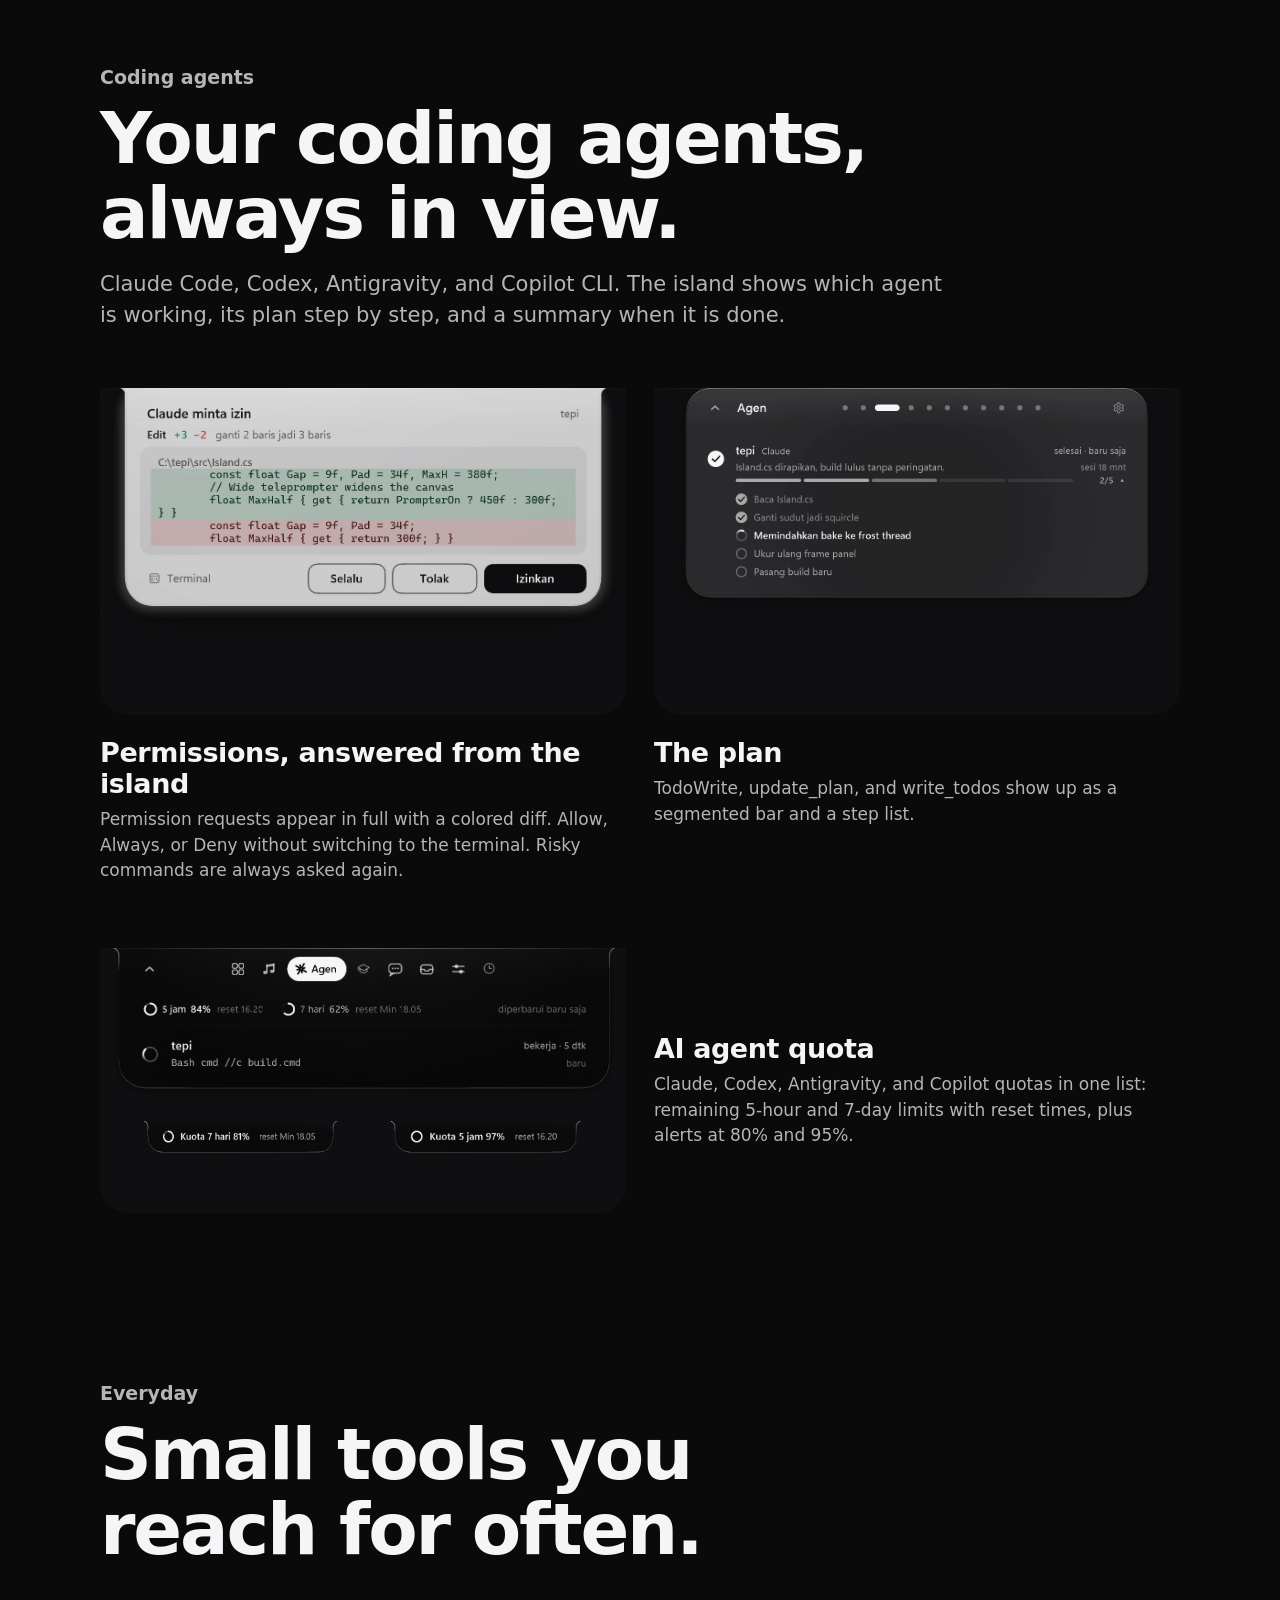
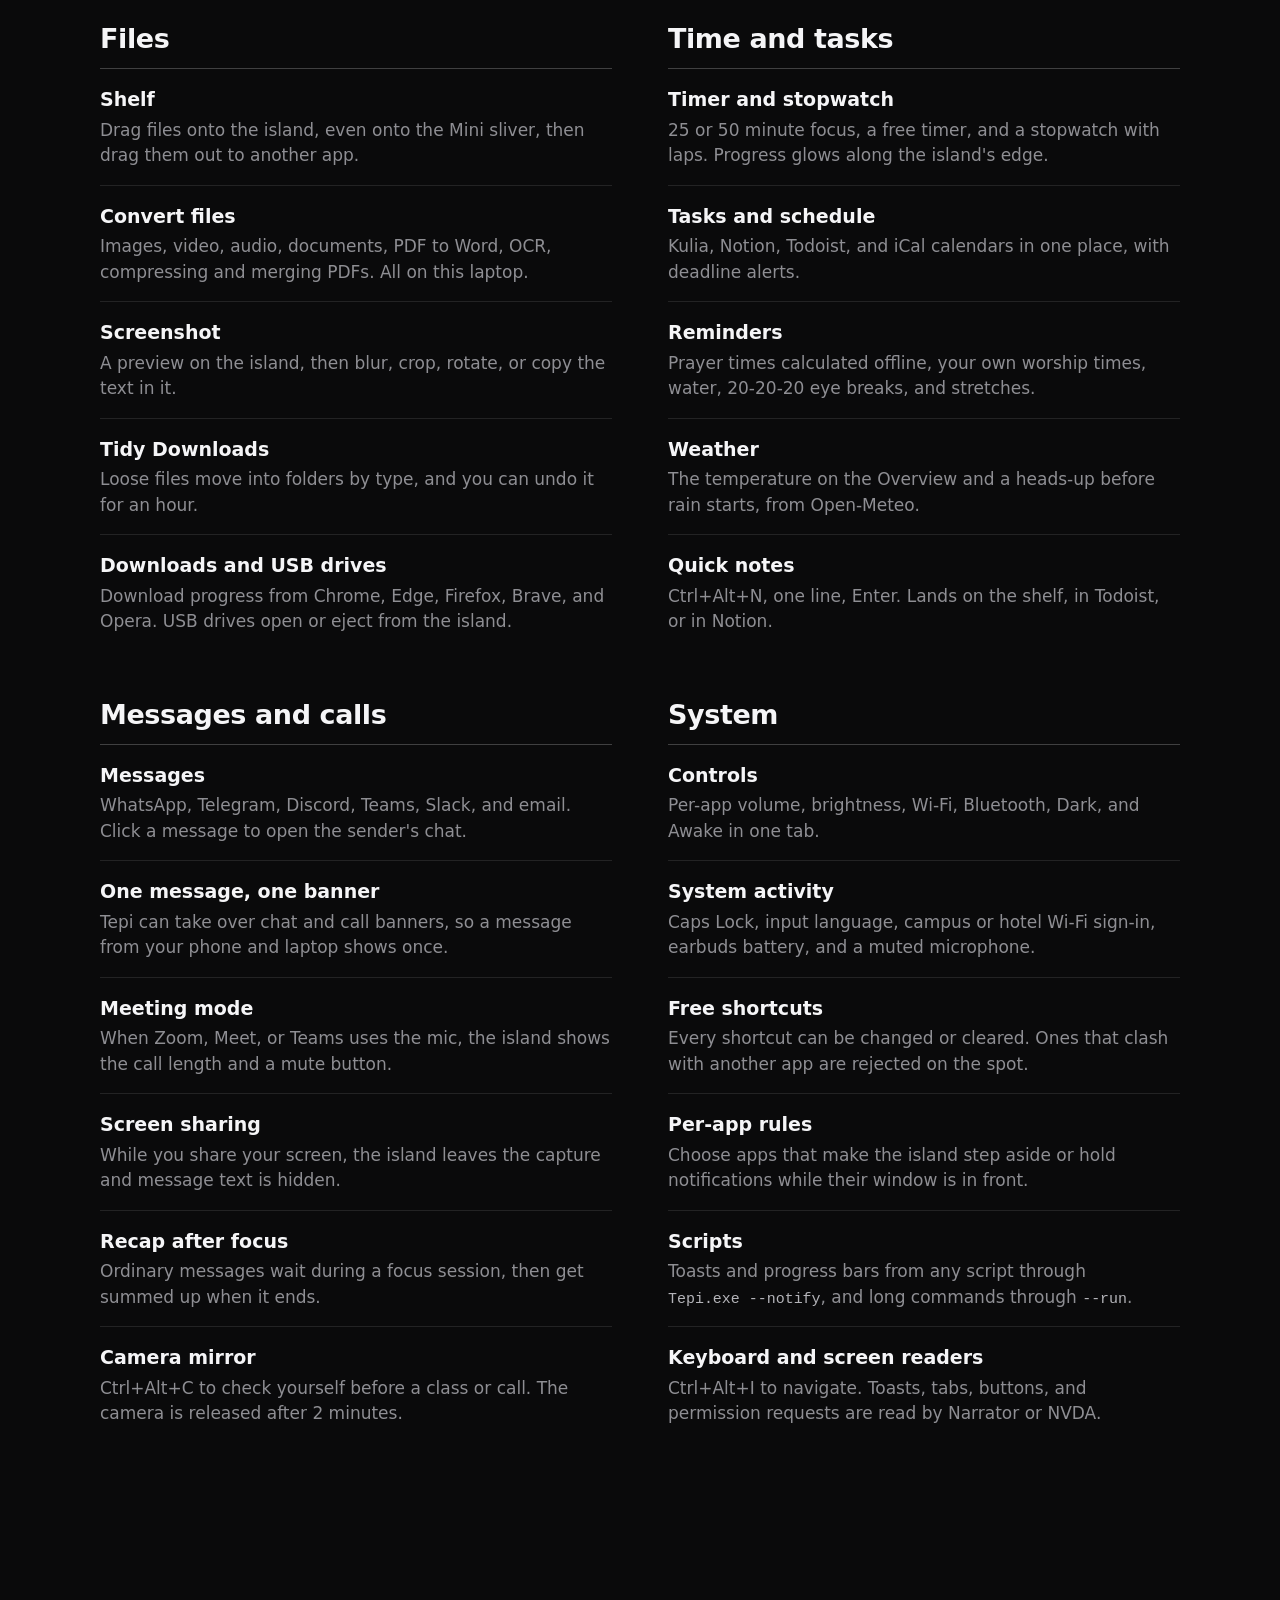
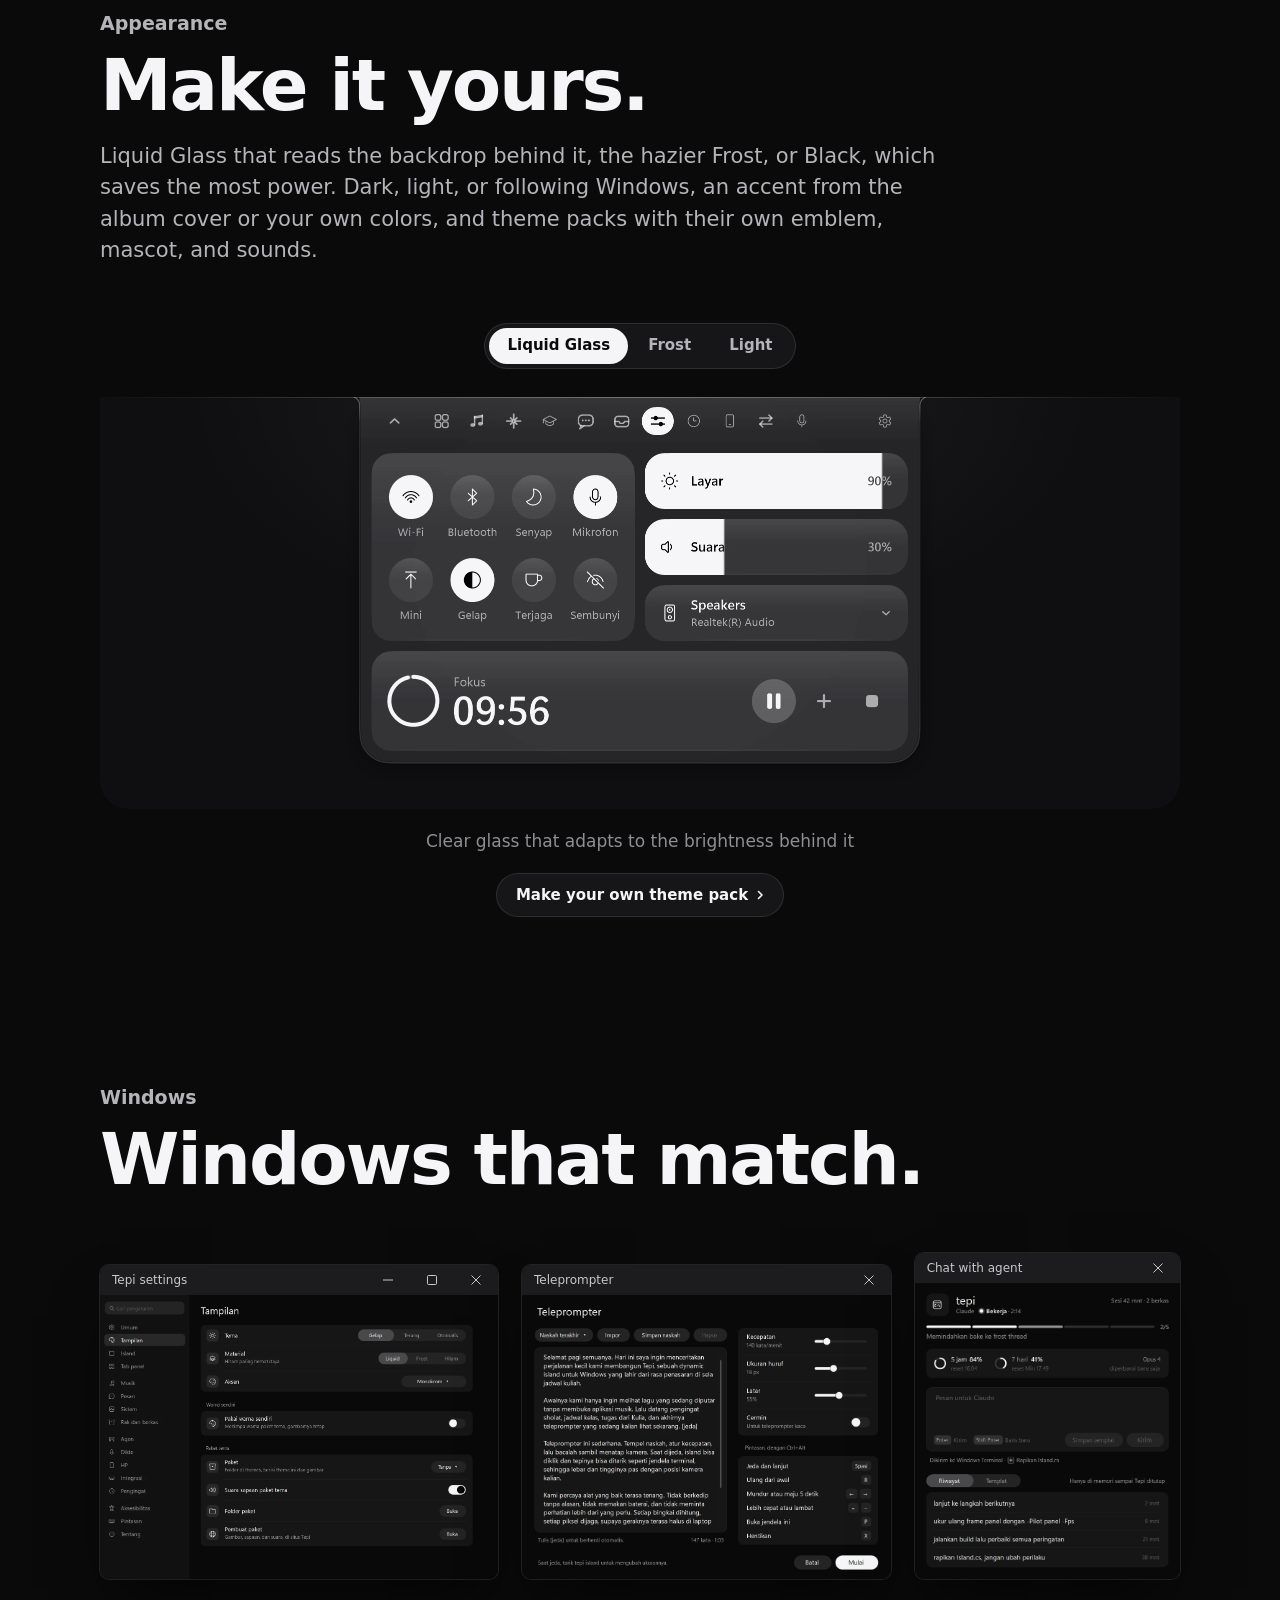
==== commit 5927b6f8: "Situs ikut Tepi 2.6.3: OG umum tanpa versi dan daftar yang baru Co-Authored-By: Claude Opus 5.5 <nor" ====
--- a/index.html
+++ b/index.html
@@ -17,17 +17,17 @@
 <meta property="og:site_name" content="Tepi">
 <meta property="og:locale" content="id_ID">
 <meta property="og:locale:alternate" content="en_US">
-<meta property="og:title" content="Tepi 2.6.2: dynamic island dan Dock untuk Windows">
-<meta property="og:description" content="Baru di 2.6.2: perintah suara tanpa menekan tombol, dan panduan yang menyiapkan dikte serta AI langkah demi langkah. Gratis dan kode terbuka.">
+<meta property="og:title" content="Tepi: dynamic island, bar atas, dan Dock untuk Windows">
+<meta property="og:description" content="Island di tepi atas layar untuk lagu, pesan, agent coding, dan timer, plus bar atas dan Dock pilihan. Ringan, gratis, dan kode terbuka.">
 <meta property="og:url" content="https://odlaver.github.io/tepi/">
-<meta property="og:image" content="https://odlaver.github.io/tepi/assets/img/og-262.jpg">
+<meta property="og:image" content="https://odlaver.github.io/tepi/assets/img/og.jpg">
 <meta property="og:image:width" content="1200">
 <meta property="og:image:height" content="630">
-<meta property="og:image:alt" content="Tepi 2.6.2: island di tepi atas layar dan Dock di tepi bawah">
+<meta property="og:image:alt" content="Tepi: bar atas dengan island sebagai notch, dan Dock di tepi bawah">
 <meta name="twitter:card" content="summary_large_image">
-<meta name="twitter:title" content="Tepi 2.6.2: dynamic island dan Dock gratis untuk Windows 10 dan 11">
-<meta name="twitter:description" content="Baru di 2.6.2: perintah suara tanpa menekan tombol, dan panduan yang menyiapkan dikte serta AI langkah demi langkah. Gratis dan kode terbuka.">
-<meta name="twitter:image" content="https://odlaver.github.io/tepi/assets/img/og-262.jpg">
+<meta name="twitter:title" content="Tepi: dynamic island, bar atas, dan Dock gratis untuk Windows 10 dan 11">
+<meta name="twitter:description" content="Island di tepi atas layar untuk lagu, pesan, agent coding, dan timer, plus bar atas dan Dock pilihan. Ringan, gratis, dan kode terbuka.">
+<meta name="twitter:image" content="https://odlaver.github.io/tepi/assets/img/og.jpg">
 <script type="application/ld+json">
 {
   "@context": "https://schema.org",
@@ -37,7 +37,7 @@
   "description": "Dynamic island dan Dock untuk Windows 10 dan 11: lagu dan lirik, pesan, agent coding, tugas, timer, dikte, dan Dock yang bisa menggantikan taskbar.",
   "url": "https://odlaver.github.io/tepi/",
   "downloadUrl": "https://github.com/odlaver/tepi/releases/latest/download/Tepi.exe",
-  "softwareVersion": "2.6.2",
+  "softwareVersion": "2.6.3",
   "fileSize": "1869 KB",
   "operatingSystem": "Windows 10, Windows 11",
   "applicationCategory": "UtilitiesApplication",
@@ -45,7 +45,7 @@
   "isAccessibleForFree": true,
   "license": "https://github.com/odlaver/tepi/blob/main/LICENSE",
   "codeRepository": "https://github.com/odlaver/tepi",
-  "image": "https://odlaver.github.io/tepi/assets/img/og-262.jpg",
+  "image": "https://odlaver.github.io/tepi/assets/img/og.jpg",
   "screenshot": "https://odlaver.github.io/tepi/assets/img/p-ringkasan.webp",
   "offers": { "@type": "Offer", "price": "0", "priceCurrency": "IDR" },
   "author": {
@@ -77,7 +77,7 @@
 <main id="top">
   <section class="hero" id="hero">
     <div class="wrap hero-copy">
-      <p class="kicker"><button type="button" class="kicker-new js-news" aria-haspopup="dialog">Tepi 2.6.2<span class="kicker-cue" data-i18n="news.open">Lihat yang baru</span></button></p>
+      <p class="kicker"><button type="button" class="kicker-new js-news" aria-haspopup="dialog">Tepi 2.6.3<span class="kicker-cue" data-i18n="news.open">Lihat yang baru</span></button></p>
       <h1 data-i18n="hero.title">Dynamic island dan Dock untuk Windows.</h1>
       <p class="lead" data-i18n="hero.lead">Island di tepi atas untuk lagu, pesan, dan agent coding. Dock di tepi bawah untuk aplikasi, dan bisa menggantikan taskbar.</p>
       <div class="cta">
@@ -91,7 +91,7 @@
             <span data-i18n="cta.android">Unduh untuk Android</span>
           </a>
         </div>
-        <p class="meta"><span data-i18n="meta.free">Gratis</span> · v<span class="js-version"><span class="ver-main">2.6</span><span class="ver-tail">.2</span></span> · <span class="js-size">1.869 KB</span> · <span data-i18n="meta.os">Windows 10 dan 11</span><span class="js-dl-win" hidden> · <span class="js-n"></span> <span data-i18n="meta.dl">unduhan</span></span> · <a class="link" href="https://github.com/odlaver/tepi" data-i18n="hero.source">Kode sumber</a></p>
+        <p class="meta"><span data-i18n="meta.free">Gratis</span> · v<span class="js-version"><span class="ver-main">2.6</span><span class="ver-tail">.3</span></span> · <span class="js-size">1.976 KB</span> · <span data-i18n="meta.os">Windows 10 dan 11</span><span class="js-dl-win" hidden> · <span class="js-n"></span> <span data-i18n="meta.dl">unduhan</span></span> · <a class="link" href="https://github.com/odlaver/tepi" data-i18n="hero.source">Kode sumber</a></p>
         <p class="platform" hidden data-i18n="note.platform">Tepi tersedia untuk Windows 10 dan 11, serta Android 8 ke atas.</p>
       </div>
     </div>
@@ -100,7 +100,7 @@
         <img src="assets/img/p-ringkasan.webp?v=262" width="588" height="370" decoding="async" fetchpriority="high" alt="Panel Ringkasan Tepi: lagu yang diputar, agen yang bekerja, kelas berikutnya, dan pesan" data-i18n-alt="alt.hero">
         <img class="hero-dock" src="assets/img/dock.webp?v=262" width="1035" height="73" decoding="async" alt="Dock Tepi di tepi bawah: lagu, timer fokus, Start, aplikasi yang disematkan, tray, dan jam" data-i18n-alt="alt.dock">
       </div></div>
-      <figcaption class="cap" data-i18n="hero.update">Baru di 2.6.2: Dengarkan terus tanpa menekan tombol, perintah perangkat lewat suara, dan halaman yang menyiapkan dikte serta AI.</figcaption>
+      <figcaption class="cap" data-i18n="hero.update">Baru di 2.6.3: tampilan bar atas, jendela lirik, serta Unduhan dan Recycle Bin di Dock.</figcaption>
     </figure>
   </section>
 
@@ -429,7 +429,7 @@
         </li>
       </ul>
       <div class="perf-foot">
-        <p class="exe"><b class="js-size">1.869 KB</b> <span data-i18n="perf.exe">satu file exe, tanpa instalasi.</span></p>
+        <p class="exe"><b class="js-size">1.976 KB</b> <span data-i18n="perf.exe">satu file exe, tanpa instalasi.</span></p>
         <p class="note" data-i18n="perf.frame">Membuka panel dan pindah tab rata-rata 3–6 ms per frame. Saat pindah tab beruntun, frame terlama 14 ms, di bawah 16,7 ms untuk 60 fps; gambar pertama sebuah halaman bisa sampai 39 ms.</p>
         <p class="note" data-i18n="perf.note">Diukur 17 November 2026 di laptop Intel Core i3-1115G4 yang sedang menjalankan pekerjaan lain: tiap kondisi dibiarkan tenang 4 detik, lalu diukur 8 detik, median dari 3 putaran. Persen CPU dihitung terhadap satu core. Saat panel terbuka memori naik ke sekitar 18 sampai 27 MB, lalu turun lagi setelah panel ditutup.</p>
       </div>
@@ -491,14 +491,14 @@
           <span data-i18n="cta.android">Unduh untuk Android</span>
         </a>
       </div>
-      <p class="meta"><span data-i18n="meta.free">Gratis</span> · v<span class="js-version"><span class="ver-main">2.6</span><span class="ver-tail">.2</span></span> · <span class="js-size">1.869 KB</span><span class="js-dl-win" hidden> · <span class="js-n"></span> <span data-i18n="meta.dl">unduhan</span></span></p>
-      <p class="again" data-i18n="dl.again">Sudah memasang Tepi? Klik kanan ikon Tepi, lalu Perbarui ke Tepi 2.6.2. Berikutnya cukup Pengaturan › Tentang › Cek pembaruan.</p>
+      <p class="meta"><span data-i18n="meta.free">Gratis</span> · v<span class="js-version"><span class="ver-main">2.6</span><span class="ver-tail">.3</span></span> · <span class="js-size">1.976 KB</span><span class="js-dl-win" hidden> · <span class="js-n"></span> <span data-i18n="meta.dl">unduhan</span></span></p>
+      <p class="again" data-i18n="dl.again">Sudah memasang Tepi? Klik kanan ikon Tepi, lalu Perbarui ke Tepi 2.6.3. Berikutnya cukup Pengaturan › Tentang › Cek pembaruan.</p>
       <p class="platform" hidden data-i18n="note.platform">Tepi tersedia untuk Windows 10 dan 11, serta Android 8 ke atas.</p>
       <dl class="facts">
         <div><dt data-i18n="dl.req">Syarat</dt><dd data-i18n="dl.req.d">Windows 10 versi 2004 atau lebih baru, atau Windows 11, 64-bit. .NET Framework 4.8 sudah bawaan Windows.</dd></div>
         <div><dt>SmartScreen</dt><dd data-i18n="dl.ss.d">Exe belum ditandatangani, jadi Windows SmartScreen bisa memunculkan peringatan. Pilih More info, lalu Run anyway.</dd></div>
         <div><dt data-i18n="dl.apk">Tepi Android</dt><dd data-i18n="dl.apk.d">APK Lite untuk Android 8 ke atas, prosesor apa pun. Varian Full menambahkan terjemahan di HP dan khusus arm64. Di Android 13 ke atas, buka Info aplikasi › ⋮ › Izinkan setelan terbatas sebelum memberi akses notifikasi.</dd></div>
-        <div><dt>SHA-256 Tepi.exe</dt><dd class="sha"><code class="js-sha">FACE9C762CB2DB5E677A19AE87CB5702E63B478F27B1D5C7B27F936BD13320D9</code><button type="button" class="btn-ghost" id="copy" data-i18n="dl.copy">Salin</button></dd></div>
+        <div><dt>SHA-256 Tepi.exe</dt><dd class="sha"><code class="js-sha">F54EDC0FFFFE49DE853153A8A8B78D796740881EEB0F9EA6BCC08D14C0B6DF53</code><button type="button" class="btn-ghost" id="copy" data-i18n="dl.copy">Salin</button></dd></div>
       </dl>
       <a class="link" href="https://github.com/odlaver/tepi/releases" data-i18n="dl.releases">Semua rilis</a>
       <div class="coffee">
@@ -541,18 +541,14 @@
 
 <dialog class="qris news" id="news" aria-labelledby="news-title">
   <div class="mag mag-q"><div class="isle inline" id="isle-n" data-isle aria-hidden="true"></div></div>
-  <h2 class="qris-title" id="news-title"><span data-i18n="news.title">Yang baru di Tepi</span> 2.6.2</h2>
+  <h2 class="qris-title" id="news-title"><span data-i18n="news.title">Yang baru di Tepi</span> 2.6.3</h2>
   <p class="news-count js-dl-win" hidden><span data-i18n="news.count.a">Sudah diunduh</span> <b class="js-n"></b> <span data-i18n="news.count.b">kali, dari semua rilis Windows</span></p>
   <ul class="news-list">
-    <li><b data-i18n="news.1">Siapkan suara dan AI</b><span data-i18n="news.1.d">Halaman baru di Pengaturan yang mengecek mikrofon, mesin dikte, layanan teks, dan pengenal ucapan, lalu memandu yang kurang: key Groq gratis, model offline, Ollama, atau layanan lain.</span></li>
-    <li><b data-i18n="news.2">Dengarkan terus</b><span data-i18n="news.2.d">Ucapkan "Tepi, pause", "Tepi, open Spotify", atau "Tepi, turn on wifi" tanpa menekan tombol. Dikenali offline, dalam bahasa Inggris.</span></li>
-    <li><b data-i18n="news.3">Perintah perangkat dan lagu</b><span data-i18n="news.3.d">Suruh Tepi menyalakan Wi-Fi dan Bluetooth, mengatur kecerahan, membuka aplikasi, dan memutar lagu dari judulnya.</span></li>
-    <li><b data-i18n="news.4">Lagu favorit</b><span data-i18n="news.4.d">Tempel tautan YouTube di Pengaturan › Musik, lalu bilang "putar lagu biasa".</span></li>
-    <li><b data-i18n="news.5">Pesan yang menunjukkan jalan</b><span data-i18n="news.5.d">Saat dikte, rapat, atau Dengarkan terus belum bisa jalan, notifikasinya menyebut sebabnya. Klik untuk membuka tempat memperbaikinya.</span></li>
-    <li><b data-i18n="news.9">Dock lebih lengkap</b><span data-i18n="news.9.d">Pengaturan cepat bergaya Windows 11, pencarian Start yang paham singkatan seperti "wa" untuk WhatsApp dan bisa mencari berkas, serta jendela yang mengecil masuk ke ikonnya saat diminimalkan.</span></li>
-    <li><b data-i18n="news.7">Dari laporan pengguna</b><span data-i18n="news.7.d">Kirim saran terkirim lagi, Dock tetap di atas jendela lain, menu tertutup saat diklik di luar, klik ikon aplikasi yang di depan untuk meminimalkannya, dan tile Wi-Fi menyebut nama jaringan.</span></li>
-    <li><b data-i18n="news.8">Coret di Edit gambar</b><span data-i18n="news.8.d">Coret bebas di atas screenshot dengan pilihan warna dan ketebalan, lalu urungkan per langkah. Kontribusi dari movlution.</span></li>
-    <li><b data-i18n="news.6">Lebih halus</b><span data-i18n="news.6.d">Toggle dan Pengaturan bergerak lebih halus, lingkaran pengirim memakai warna aplikasinya, dan yang terhapus bisa diurungkan selama 5 detik.</span></li>
+    <li><b data-i18n="news.1">Tampilan bar atas</b><span data-i18n="news.1.d">Bar di tepi atas dengan menu aplikasi, status, dan jam, dan island jadi notch di tengahnya. Jendela berhenti di bawah bar, atau bar sembunyi sampai kursor menyentuh tepi atas. Pilih di Pengaturan › Dock; Biasa mengembalikan setelan lamamu.</span></li>
+    <li><b data-i18n="news.2">Jendela lirik</b><span data-i18n="news.2.d">Lirik pindah ke jendela sendiri yang bisa digeser dan diubah ukurannya, berlatar sampul album, kaca, atau tembus. Klik kanan satu baris untuk menyamakan waktunya.</span></li>
+    <li><b data-i18n="news.3">Volume, Rak, Unduhan, dan Recycle Bin di Dock</b><span data-i18n="news.3.d">Gulir di atas ikon aplikasi untuk mengatur volumenya. Jatuhkan berkas ke Rak atau Recycle Bin, dan klik Unduhan untuk sepuluh berkas terbaru.</span></li>
+    <li><b data-i18n="news.4">Disk dan kecepatan internet</b><span data-i18n="news.4.d">Widget baru di Dock dan bar atas: sisa ruang tiap disk dan kecepatan unduh serta unggah.</span></li>
+    <li><b data-i18n="news.5">Suruh Tepi mengatur Tepi</b><span data-i18n="news.5.d">Bilang "Tepi, buka pengaturan dock", "buka jendela lirik", "Tepi, pakai bar atas", atau "Tepi, buka rak". Jalan tanpa internet.</span></li>
     <li class="news-sub" data-i18n="news.android">Tepi Android 2.6.0</li>
     <li><b data-i18n="news.a1">Pas saat HP dimiringkan dan di tablet</b><span data-i18n="news.a1.d">Island melayang tepat di tengah atas, tidak lagi meleset dari kamera.</span></li>
     <li><b data-i18n="news.a2">Hilang di layar penuh</b><span data-i18n="news.a2.d">Selama video dan game, island hilang sepenuhnya dan tidak menghalangi sentuhan. Pesan menunggu lalu muncul sesudahnya, panggilan masuk tetap tampil.</span></li>
@@ -561,7 +557,7 @@
     <li><b data-i18n="news.a5">Lite dan Full</b><span data-i18n="news.a5.d">Lite di bawah 1 MB untuk Android 8 ke atas, prosesor apa pun. Full menambahkan terjemahan di HP. Ada juga Suruh Tepi, mode hemat, dan cek pembaruan.</span></li>
   </ul>
   <form method="dialog" class="qris-actions">
-    <a class="btn btn-md js-dl" data-goatcounter-click="unduh-news" href="https://github.com/odlaver/tepi/releases/latest/download/Tepi.exe" data-i18n="news.dl">Unduh Tepi 2.6.2</a>
+    <a class="btn btn-md js-dl" data-goatcounter-click="unduh-news" href="https://github.com/odlaver/tepi/releases/latest/download/Tepi.exe" data-i18n="news.dl">Unduh Tepi 2.6.3</a>
     <button type="submit" class="btn-ghost btn-md" data-i18n="news.close" autofocus>Tutup</button>
   </form>
   <a class="link news-all" href="https://github.com/odlaver/tepi/releases/latest" data-i18n="news.all">Catatan rilis lengkap di GitHub</a>
